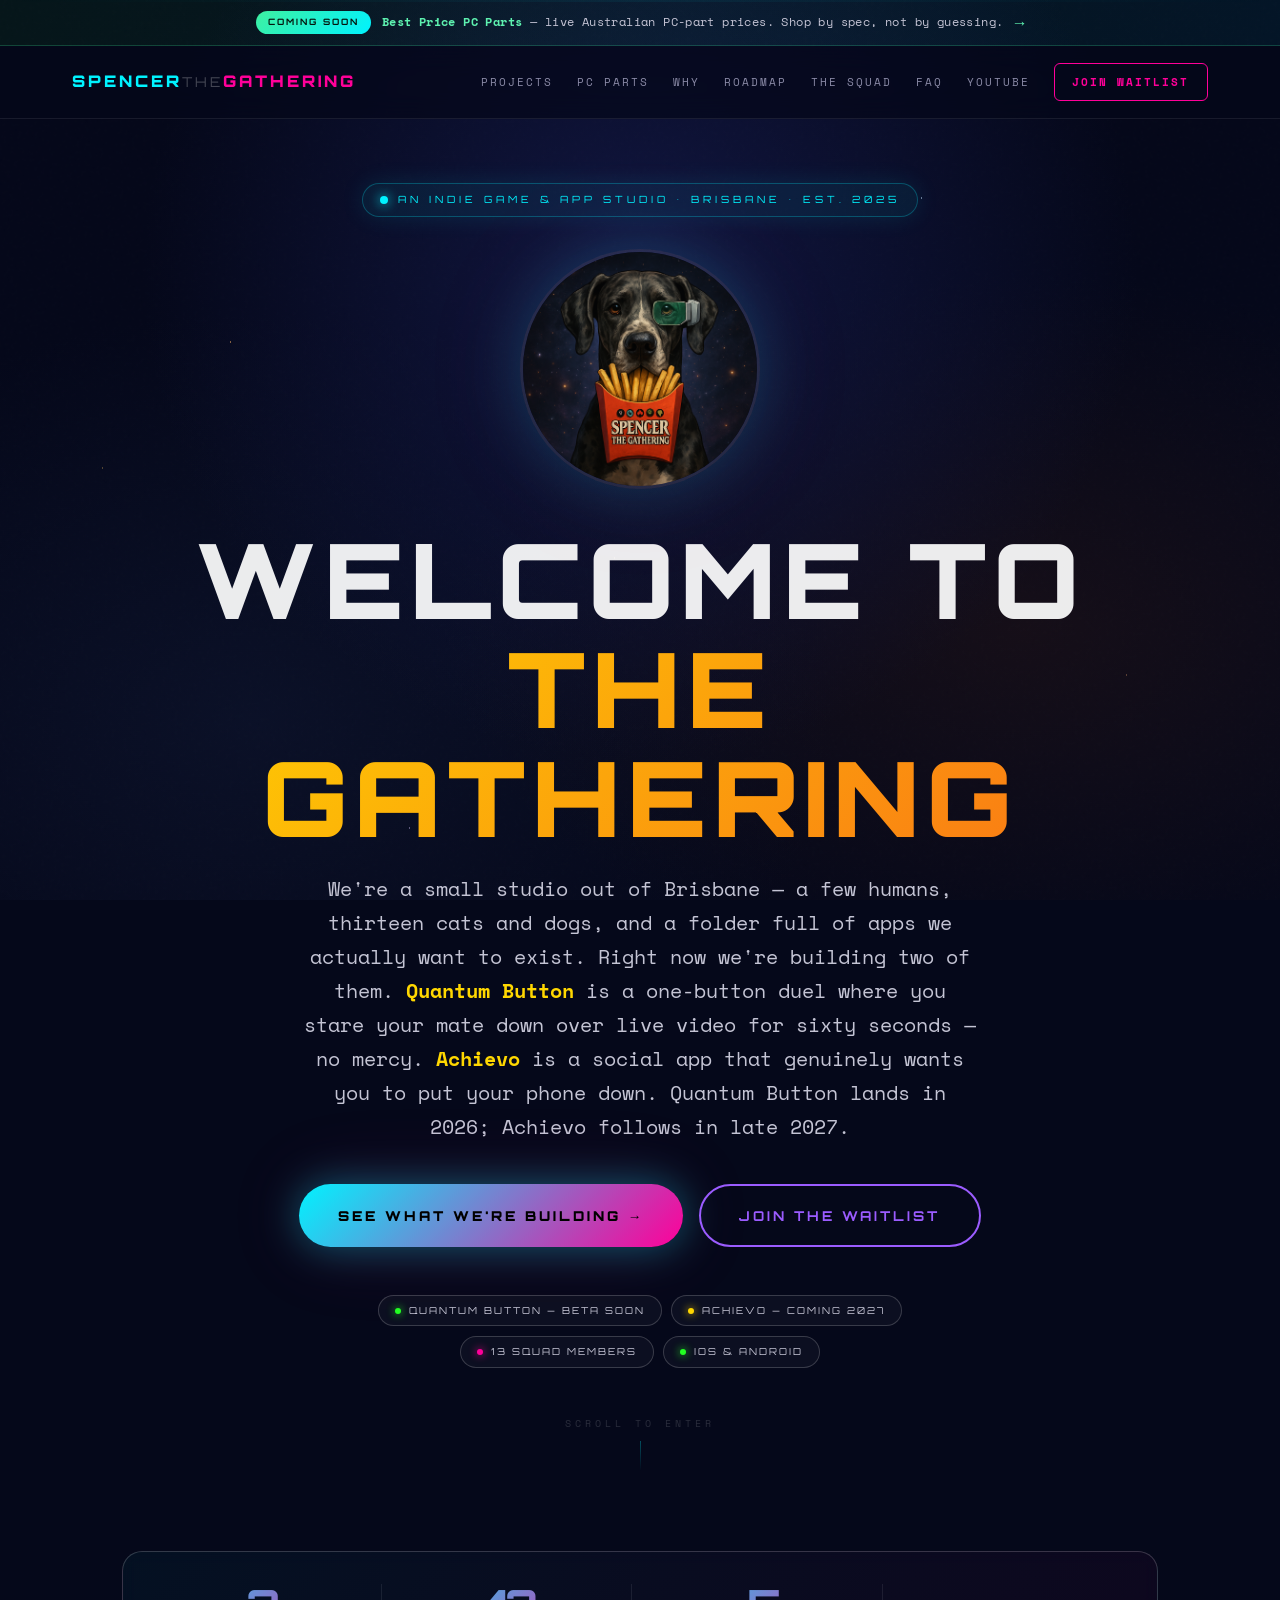
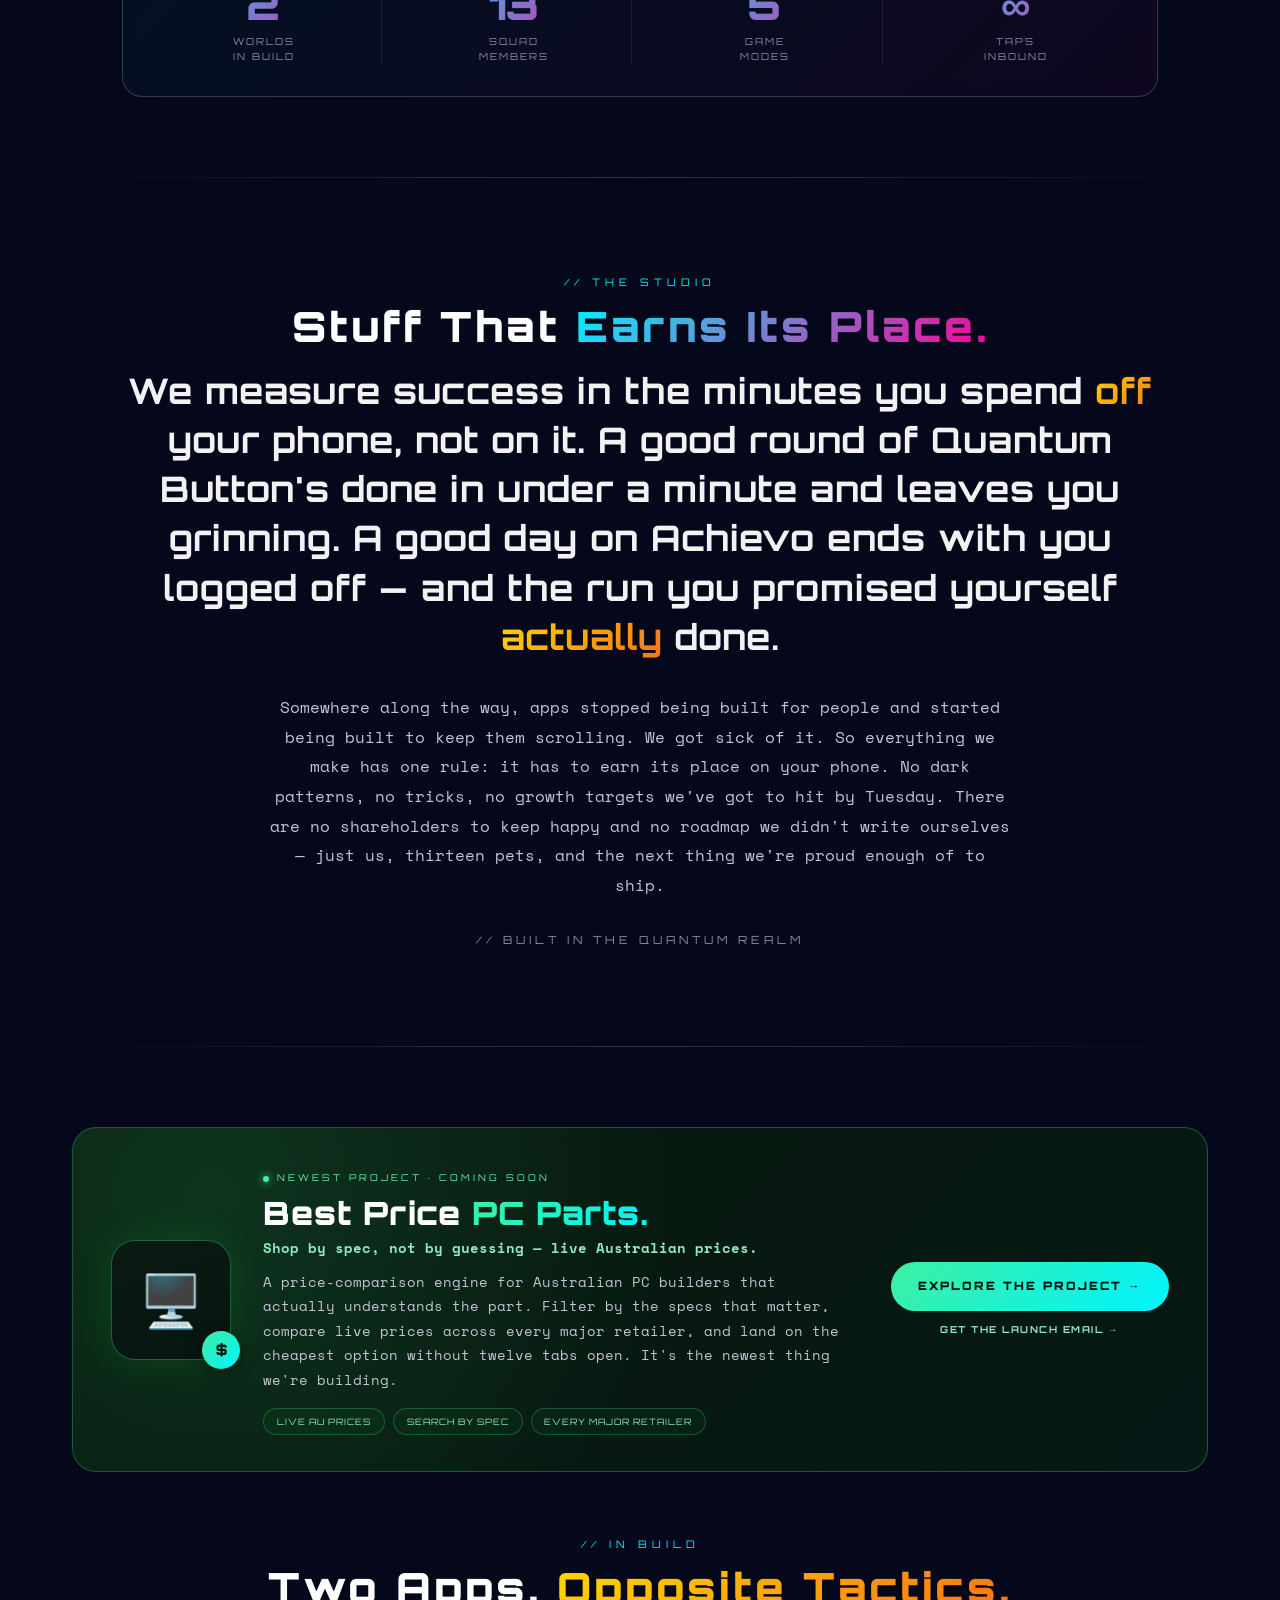
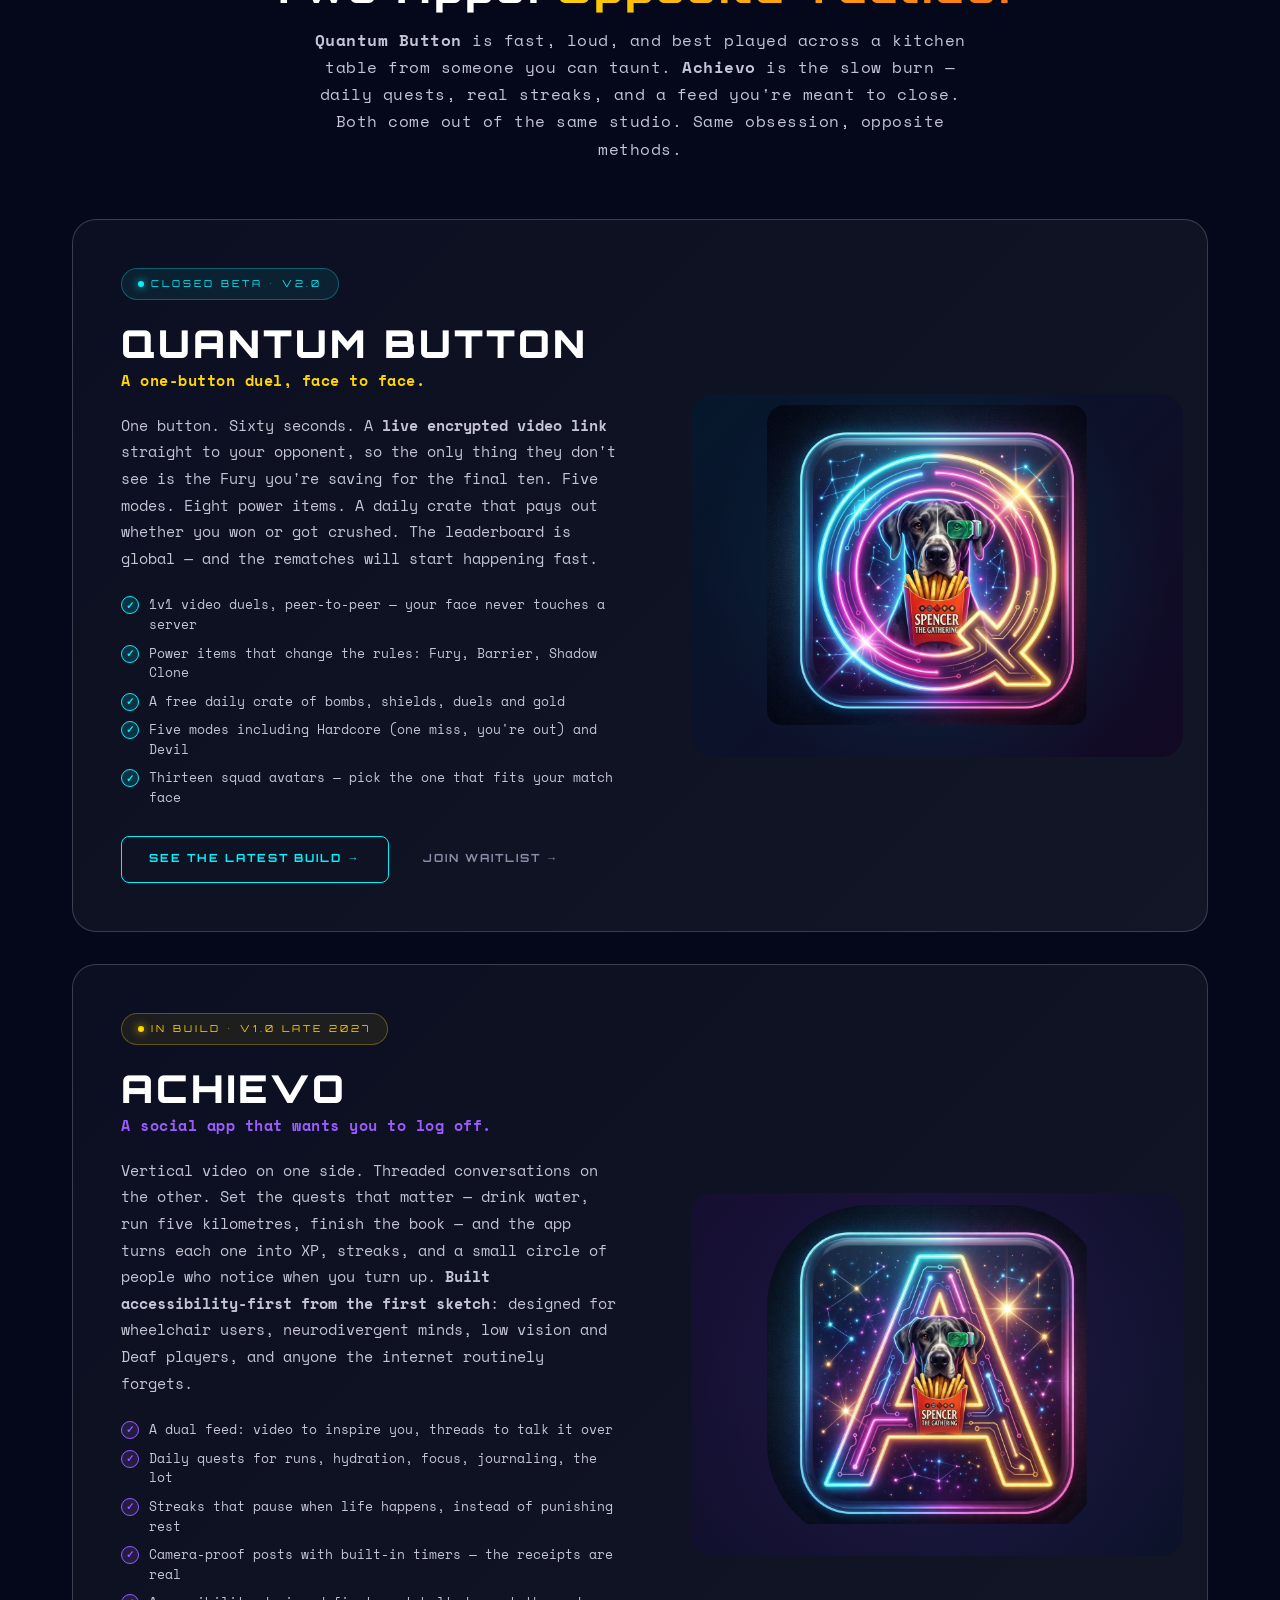
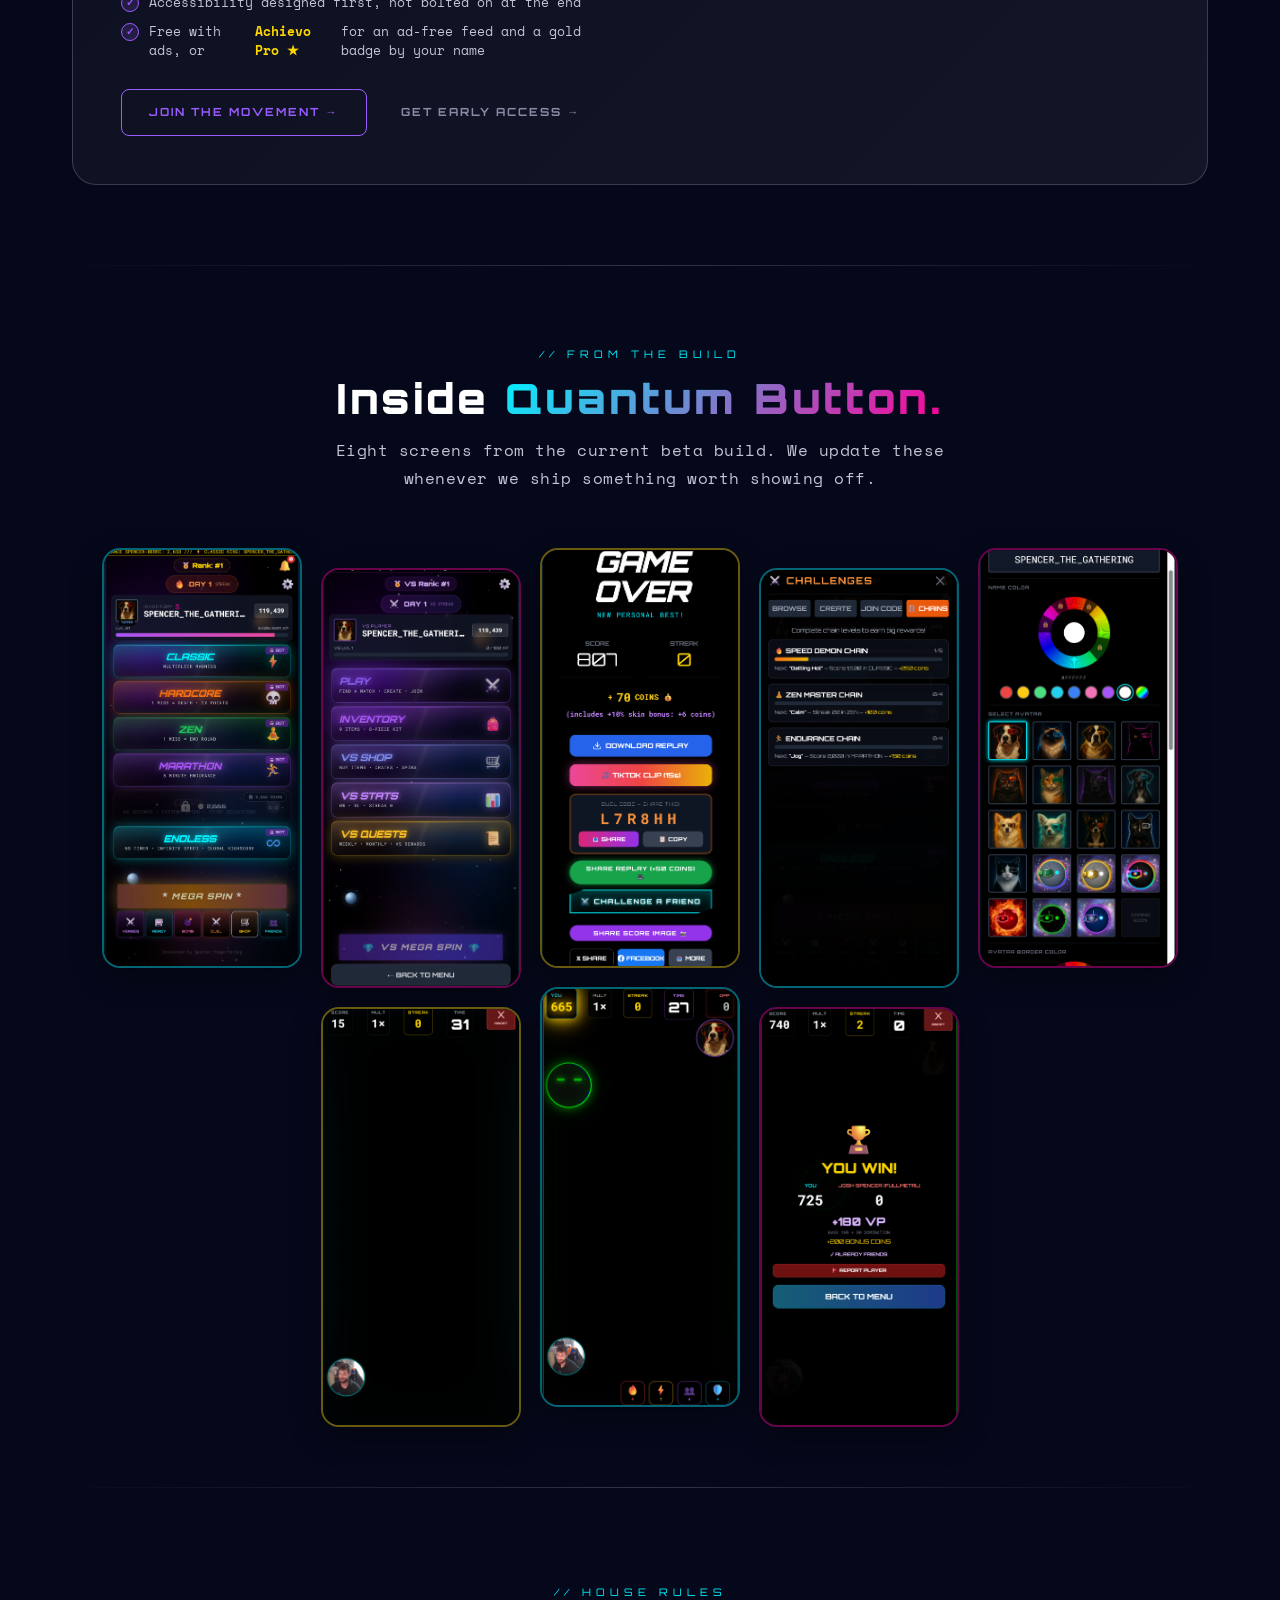
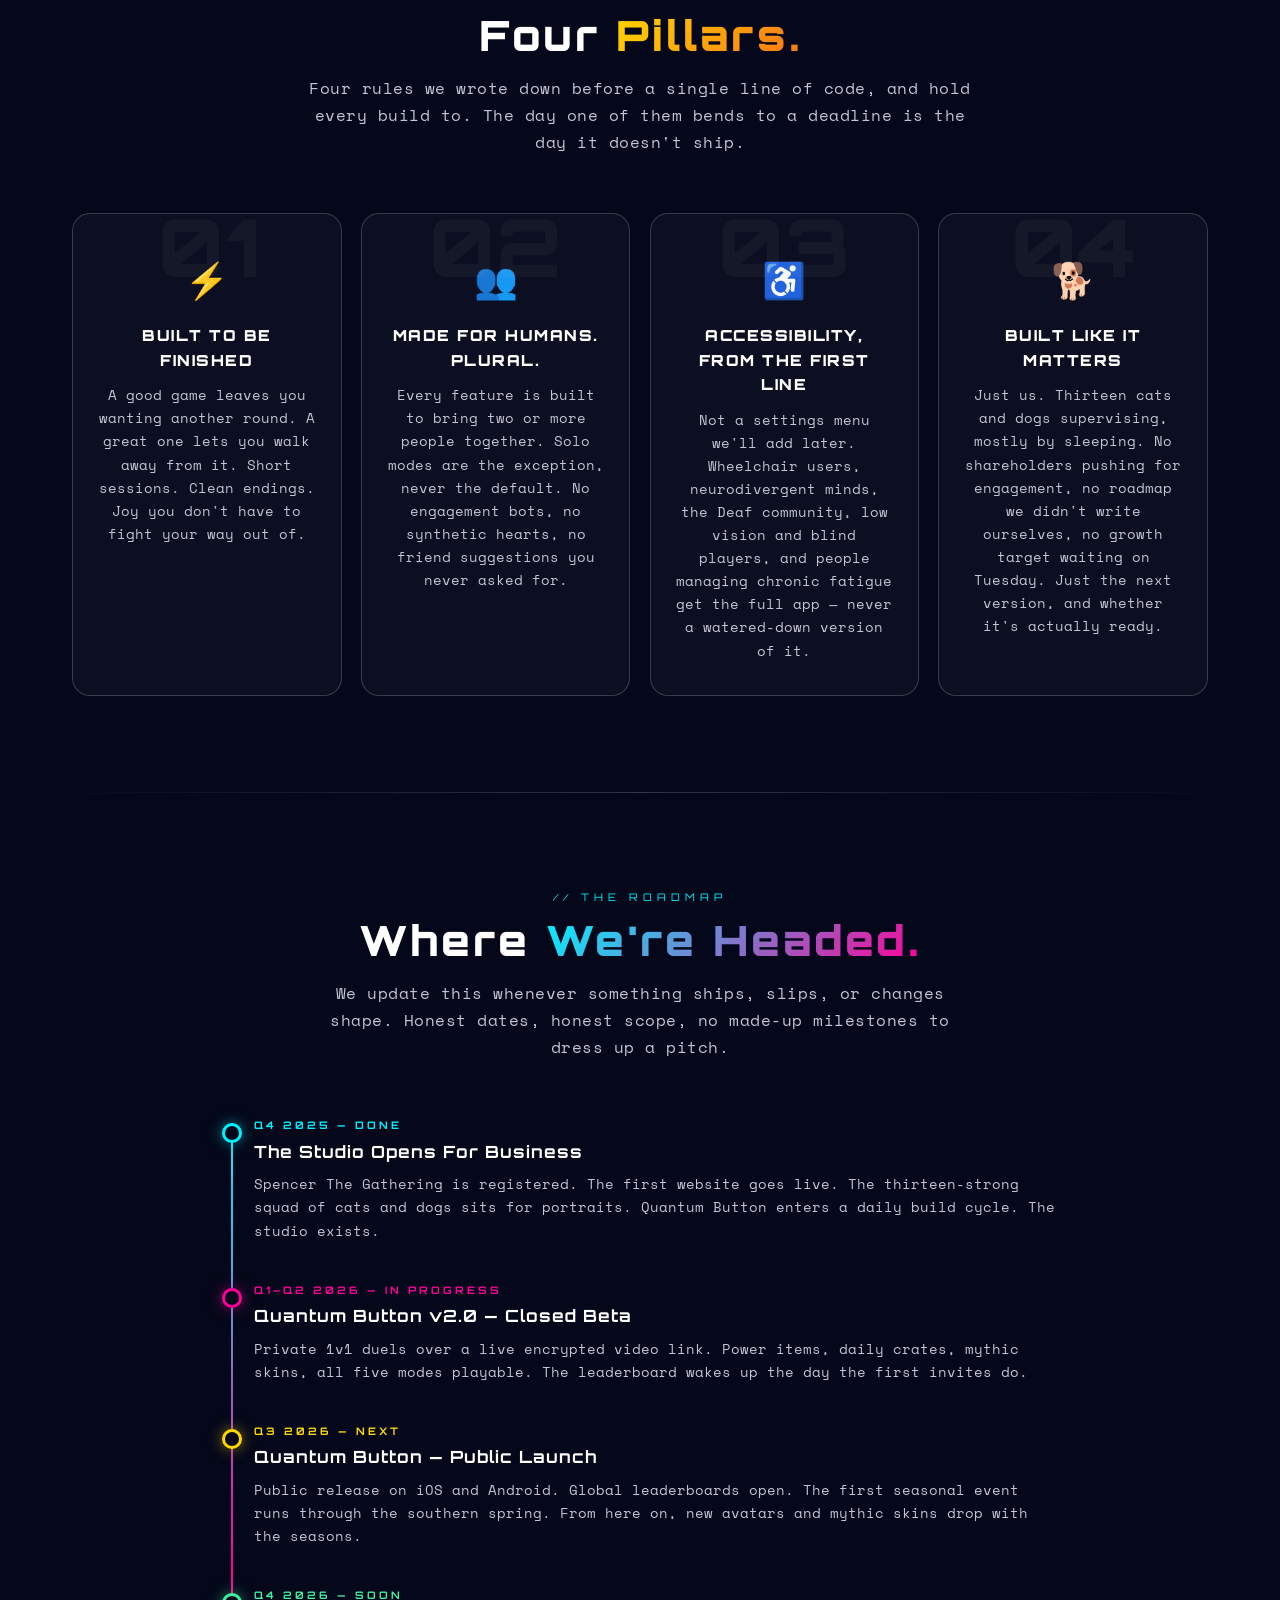
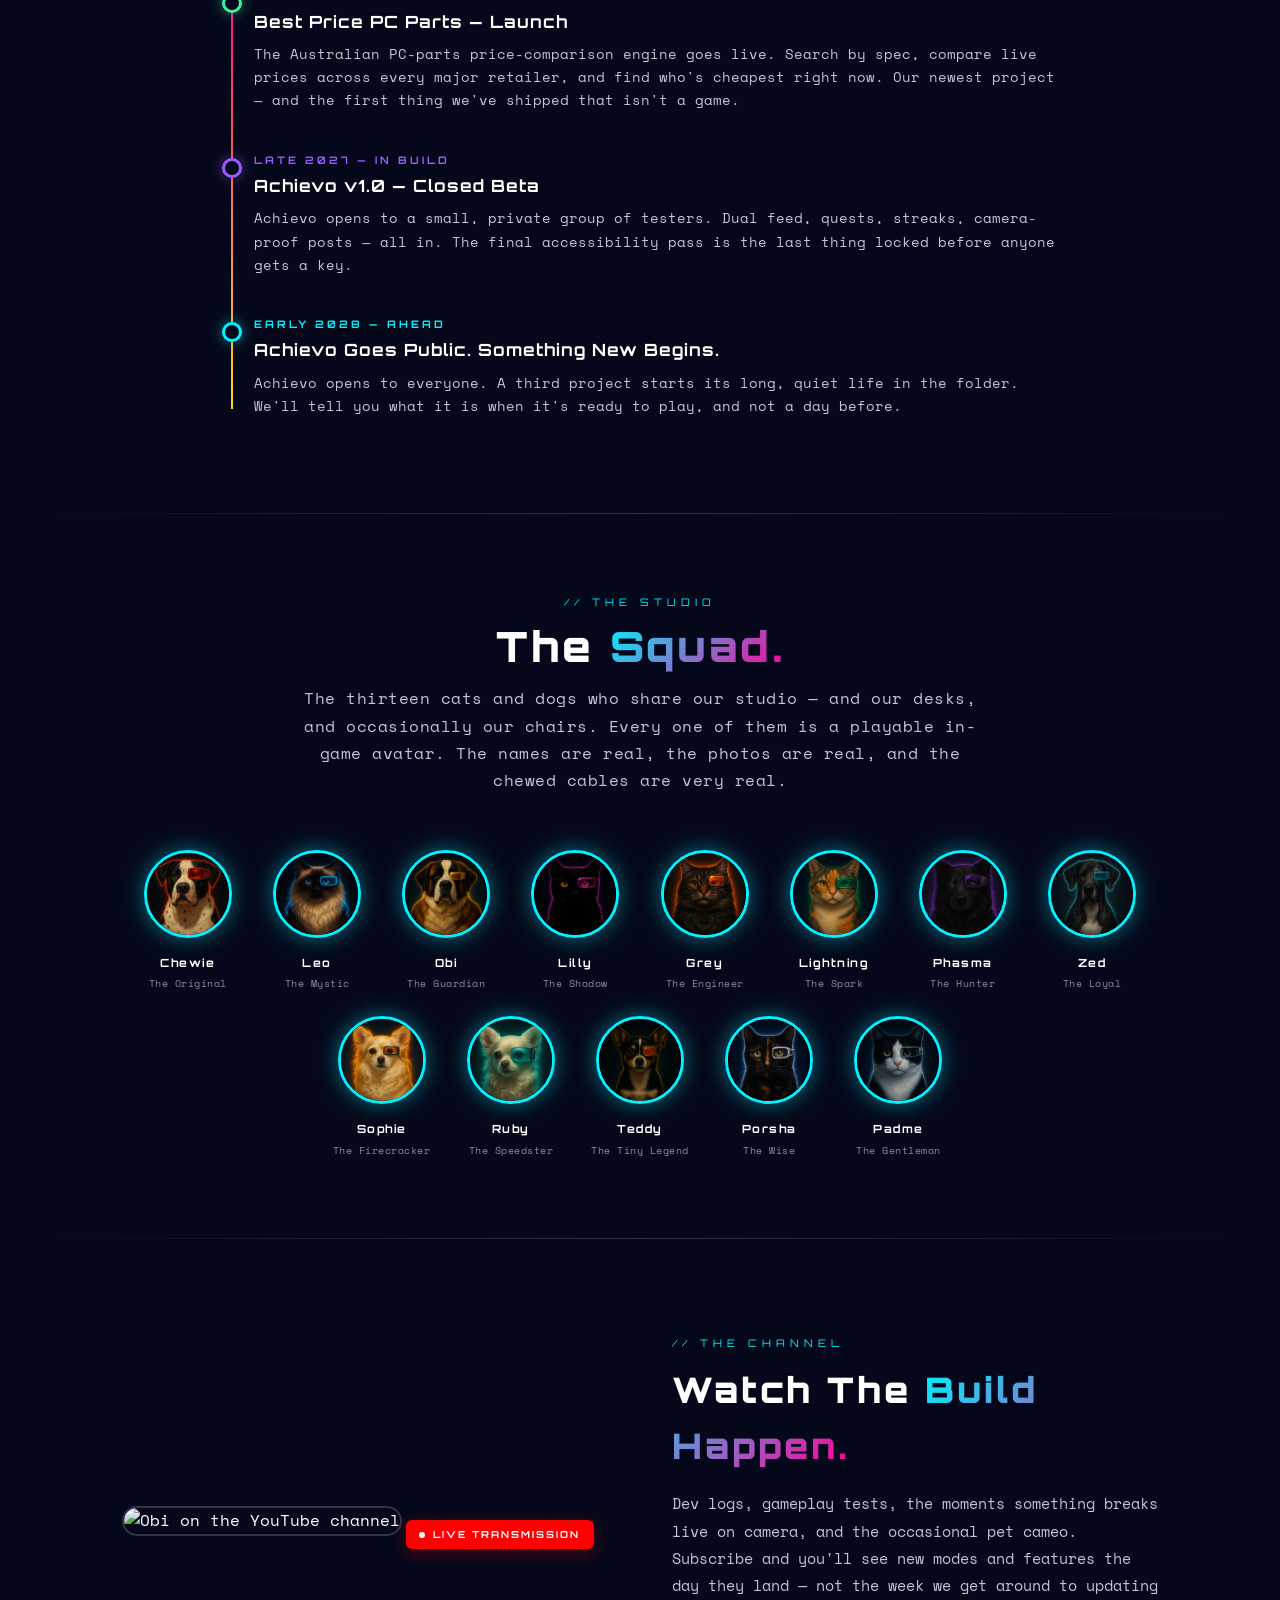
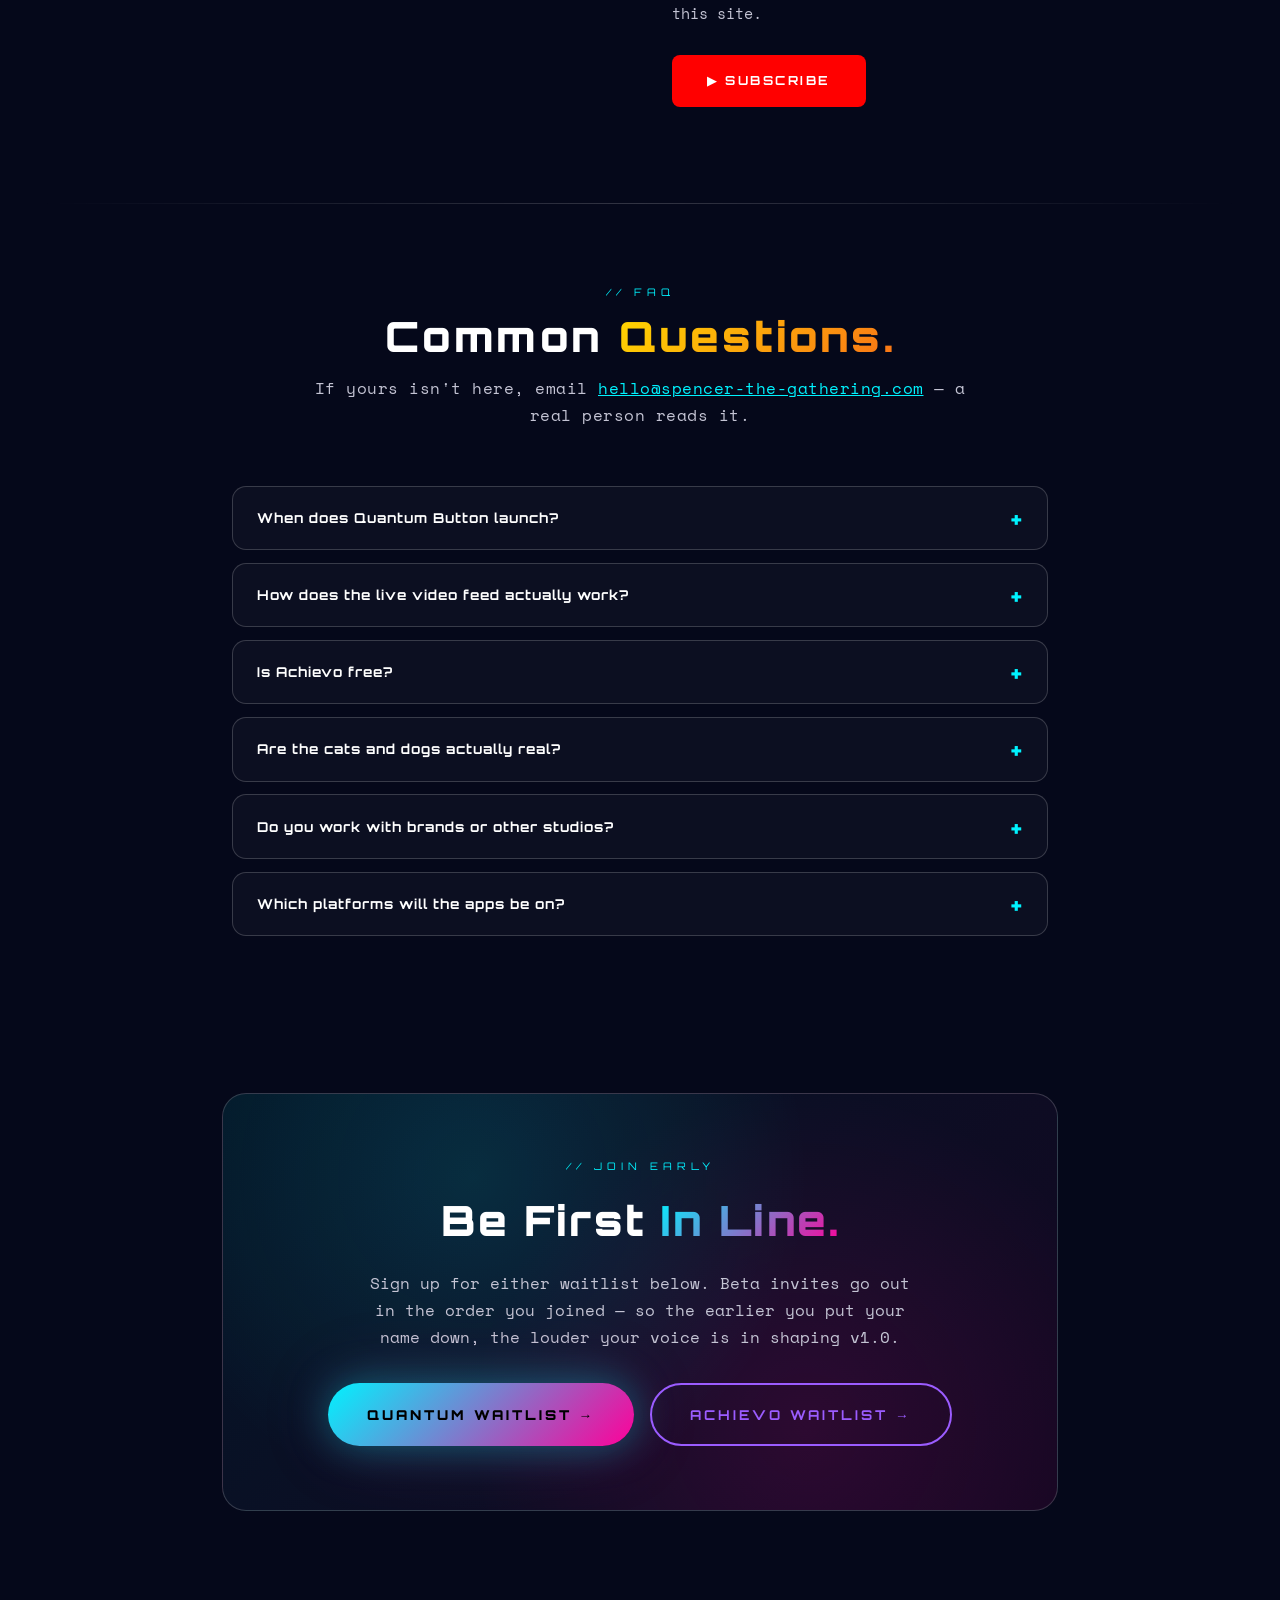
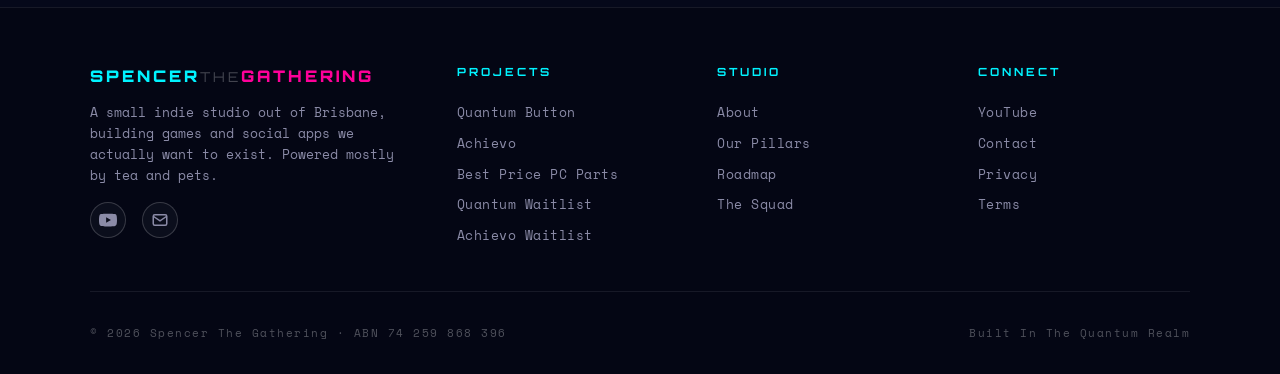
==== index.html @ 8d289621 "Add Best Price PC Parts to the roadmap — Q4 2026 target Slots BPPCP into the homepage roadmap betwee" ====
<!DOCTYPE html>
<html lang="en">
<head>
    <meta charset="UTF-8">
    <meta name="viewport" content="width=device-width, initial-scale=1.0">
    <meta name="google-adsense-account" content="ca-pub-4011788677979740">
    <title>Spencer The Gathering | An Indie Game & Social App Studio</title>
    <meta name="description" content="Spencer The Gathering is an independent studio building Quantum Button (live 1v1 PvP video tap battles) and Achievo (the social app that makes you take breaks). Built by humans, fuelled by a 13-strong squad of dogs.">
    <meta name="author" content="Spencer The Gathering">
    <meta name="theme-color" content="#05081a">
    <meta property="og:title" content="Spencer The Gathering — An Indie Game & Social App Studio">
    <meta property="og:description" content="Home of Quantum Button and Achievo. We build addictive, human, joyful software — one fry at a time.">
    <meta property="og:image" content="https://spencer-the-gathering.com/spencer-logo.png">
    <meta property="og:url" content="https://spencer-the-gathering.com">
    <meta property="og:type" content="website">
    <meta name="twitter:card" content="summary_large_image">
    <link rel="apple-touch-icon" sizes="180x180" href="apple-touch-icon.png">
    <link rel="icon" type="image/png" sizes="32x32" href="favicon-32x32.png">
    <link rel="icon" type="image/png" sizes="16x16" href="favicon-16x16.png">
    <link rel="shortcut icon" href="favicon.ico">
    <link rel="manifest" href="site.webmanifest">
    <link rel="preload" href="fonts/orbitron.woff2" as="font" type="font/woff2" crossorigin>
    <link rel="preload" href="fonts/spacemono-400.woff2" as="font" type="font/woff2" crossorigin>
    <link rel="stylesheet" href="fonts.css">
    <style>
        *,*::before,*::after{margin:0;padding:0;box-sizing:border-box}
        :root{
            --neon-blue:#00f3ff;--neon-pink:#ff0099;--neon-gold:#ffd700;
            --neon-green:#22ff22;--neon-orange:#f97316;--neon-purple:#9b5cff;
            --bg-dark:#05081a;--bg-darker:#03051a;
            --glass-bg:rgba(255,255,255,0.03);--glass-bg-hi:rgba(255,255,255,0.06);
            --glass-border:rgba(255,255,255,0.08);--glass-border-hi:rgba(255,255,255,0.18);
            --text-dim:#8b8ba7;--text-body:#c4c4d4;--text-bright:#fff
        }

        /* QUANTUM BUTTON ROBOT CURSOR */
        body,a,button{cursor:url("data:image/svg+xml,%3Csvg xmlns='http://www.w3.org/2000/svg' width='32' height='32' viewBox='0 0 32 32'%3E%3Ccircle cx='16' cy='16' r='14' fill='%232d3748' stroke='%2300f3ff' stroke-width='2'/%3E%3Ccircle cx='10' cy='14' r='3' fill='%2300f3ff'/%3E%3Ccircle cx='22' cy='14' r='3' fill='%2300f3ff'/%3E%3Crect x='9' y='20' width='14' height='2' rx='1' fill='%2300f3ff' opacity='0.6'/%3E%3C/svg%3E") 16 16,auto}
        a:hover,button:hover{cursor:url("data:image/svg+xml,%3Csvg xmlns='http://www.w3.org/2000/svg' width='32' height='32' viewBox='0 0 32 32'%3E%3Ccircle cx='16' cy='16' r='14' fill='%232d3748' stroke='%23ff0099' stroke-width='2'/%3E%3Ccircle cx='10' cy='14' r='3' fill='%23ff0099'/%3E%3Ccircle cx='22' cy='14' r='3' fill='%23ff0099'/%3E%3Crect x='9' y='20' width='14' height='2' rx='1' fill='%23ff0099' opacity='0.8'/%3E%3C/svg%3E") 16 16,pointer}

        html{scroll-behavior:smooth;scroll-padding-top:90px}
        body{background:var(--bg-dark);color:#fff;font-family:'Space Mono',monospace;overflow-x:hidden;line-height:1.6}
        body::before{content:'';position:fixed;inset:0;background:radial-gradient(ellipse at 50% 30%,#111640 0%,transparent 55%),radial-gradient(ellipse at 80% 70%,rgba(60,30,20,0.3) 0%,transparent 40%),radial-gradient(ellipse at 20% 80%,rgba(20,30,60,0.4) 0%,transparent 40%),var(--bg-dark);pointer-events:none;z-index:0}
        .stars,.stars-2{position:fixed;inset:0;pointer-events:none;z-index:0}
        .stars{background-image:radial-gradient(1px 1px at 10% 20%,rgba(255,255,255,.6) 50%,transparent 50%),radial-gradient(1px 1px at 25% 45%,rgba(255,255,255,.5) 50%,transparent 50%),radial-gradient(1px 1px at 40% 15%,rgba(255,255,255,.7) 50%,transparent 50%),radial-gradient(1px 1px at 55% 70%,rgba(255,255,255,.4) 50%,transparent 50%),radial-gradient(1px 1px at 70% 35%,rgba(255,255,255,.6) 50%,transparent 50%),radial-gradient(1px 1px at 85% 80%,rgba(255,255,255,.5) 50%,transparent 50%),radial-gradient(1px 1px at 15% 65%,rgba(255,255,255,.3) 50%,transparent 50%),radial-gradient(1px 1px at 50% 50%,rgba(255,255,255,.5) 50%,transparent 50%),radial-gradient(1px 1px at 90% 10%,rgba(255,255,255,.6) 50%,transparent 50%),radial-gradient(1px 1px at 5% 90%,rgba(255,255,255,.4) 50%,transparent 50%),radial-gradient(1px 1px at 35% 85%,rgba(255,255,255,.5) 50%,transparent 50%),radial-gradient(1px 1px at 65% 5%,rgba(255,255,255,.6) 50%,transparent 50%);animation:twinkle 4s ease-in-out infinite alternate}
        .stars-2{background-image:radial-gradient(1.5px 1.5px at 18% 38%,rgba(255,180,100,.5) 50%,transparent 50%),radial-gradient(1.5px 1.5px at 48% 62%,rgba(255,200,150,.4) 50%,transparent 50%),radial-gradient(1.5px 1.5px at 72% 22%,rgba(200,220,255,.5) 50%,transparent 50%),radial-gradient(1.5px 1.5px at 88% 75%,rgba(255,180,120,.3) 50%,transparent 50%),radial-gradient(1.5px 1.5px at 32% 92%,rgba(220,200,255,.4) 50%,transparent 50%),radial-gradient(2px 2px at 8% 52%,rgba(255,200,100,.3) 50%,transparent 50%);animation:twinkle 6s ease-in-out 1s infinite alternate}
        @keyframes twinkle{0%{opacity:.6}100%{opacity:1}}
        .noise-overlay{position:fixed;inset:0;opacity:.012;background-image:url("data:image/svg+xml,%3Csvg viewBox='0 0 256 256' xmlns='http://www.w3.org/2000/svg'%3E%3Cfilter id='n'%3E%3CfeTurbulence type='fractalNoise' baseFrequency='0.9' numOctaves='4' stitchTiles='stitch'/%3E%3C/filter%3E%3Crect width='100%25' height='100%25' filter='url(%23n)'/%3E%3C/svg%3E");pointer-events:none;z-index:1}
        .content{position:relative;z-index:2}
        .scanline{position:fixed;top:0;left:0;width:100%;height:2px;background:linear-gradient(to right,transparent,var(--neon-blue),transparent);opacity:.06;animation:scanline-move 10s linear infinite;pointer-events:none;z-index:999}
        @keyframes scanline-move{0%{top:-2px}100%{top:100vh}}

        /* gradient text helper */
        .gtext{background:linear-gradient(135deg,var(--neon-blue),var(--neon-pink));-webkit-background-clip:text;background-clip:text;-webkit-text-fill-color:transparent;color:transparent}
        .gtext-gold{background:linear-gradient(135deg,var(--neon-gold),var(--neon-orange));-webkit-background-clip:text;background-clip:text;-webkit-text-fill-color:transparent;color:transparent}
        .gtext-purple{background:linear-gradient(135deg,var(--neon-purple),#4ad0ff);-webkit-background-clip:text;background-clip:text;-webkit-text-fill-color:transparent;color:transparent}

        /* ============= NAV ============= */
        .nav-wrap{position:sticky;top:0;z-index:100;backdrop-filter:blur(14px);-webkit-backdrop-filter:blur(14px);background:rgba(5,8,26,.7);border-bottom:1px solid var(--glass-border)}
        nav{width:100%;max-width:1200px;margin:0 auto;padding:1.1rem 2rem;display:flex;justify-content:space-between;align-items:center;gap:1rem}
        .logo{font-family:'Orbitron',sans-serif;font-weight:900;font-size:1rem;letter-spacing:3px;text-decoration:none;text-transform:uppercase;flex-shrink:0}
        .logo-spencer{color:var(--neon-blue)}.logo-the{color:rgba(255,255,255,.25);font-weight:400;font-size:.85rem}.logo-gathering{color:var(--neon-pink)}
        .nav-links{display:flex;gap:1.5rem;align-items:center}
        .nav-links a{color:var(--text-dim);text-decoration:none;font-size:.7rem;letter-spacing:2px;text-transform:uppercase;transition:all .3s;position:relative}
        .nav-links a::after{content:'';position:absolute;bottom:-4px;left:0;width:0;height:1px;background:var(--neon-blue);box-shadow:0 0 8px var(--neon-blue);transition:width .3s}
        .nav-links a:hover{color:var(--neon-blue)}.nav-links a:hover::after{width:100%}
        .nav-cta{padding:.55rem 1.1rem;border:1px solid var(--neon-pink);color:var(--neon-pink)!important;border-radius:6px;font-weight:700}
        .nav-cta:hover{background:var(--neon-pink);color:#000!important;box-shadow:0 0 18px rgba(255,0,153,.4)}
        .nav-cta::after{display:none}
        .menu-btn{display:none;background:transparent;border:1px solid var(--glass-border-hi);color:var(--text-bright);padding:.55rem .8rem;border-radius:6px;font-family:'Orbitron',sans-serif;font-size:.65rem;letter-spacing:2px}

        /* ============= HERO ============= */
        .hero{min-height:92vh;display:flex;flex-direction:column;align-items:center;justify-content:center;text-align:center;padding:4rem 2rem 3rem;position:relative;max-width:1100px;margin:0 auto}
        .hero-eyebrow{display:inline-flex;align-items:center;gap:.6rem;font-family:'Orbitron',sans-serif;font-size:.62rem;letter-spacing:4px;text-transform:uppercase;color:var(--neon-blue);background:rgba(0,243,255,.06);border:1px solid rgba(0,243,255,.25);padding:.5rem 1.1rem;border-radius:100px;margin-bottom:2rem;box-shadow:0 0 24px rgba(0,243,255,.1)}
        .hero-eyebrow .pulse{width:8px;height:8px;border-radius:50%;background:var(--neon-blue);box-shadow:0 0 12px var(--neon-blue);animation:hero-pulse 1.6s ease-in-out infinite}
        @keyframes hero-pulse{0%,100%{opacity:1;transform:scale(1)}50%{opacity:.4;transform:scale(.7)}}

        .hero-logo-wrap{position:relative;margin-bottom:2.2rem;animation:float 5s ease-in-out infinite;display:inline-block}
        .hero-logo{width:240px;height:240px;border-radius:50%;object-fit:cover;border:3px solid rgba(255,255,255,.1);box-shadow:0 0 60px rgba(0,243,255,.18),0 0 120px rgba(255,0,153,.08);transition:box-shadow .5s;display:block}
        .hero-logo-wrap:hover .hero-logo{box-shadow:0 0 70px rgba(255,0,153,.3),0 0 140px rgba(0,243,255,.12)}
        .eye-blink-l,.eye-blink-r{position:absolute;background:#1a1020;border-radius:50%;pointer-events:none;opacity:0;z-index:5;animation:dog-blink 4.5s ease-in-out infinite}
        .eye-blink-l{width:20px;height:12px;top:24%;left:31%}
        .eye-blink-r{width:18px;height:11px;top:23%;left:54%;animation-delay:.05s}
        @keyframes dog-blink{0%,90%,100%{opacity:0;transform:scaleY(0)}93%,97%{opacity:1;transform:scaleY(1)}}
        @keyframes float{0%,100%{transform:translateY(0)}50%{transform:translateY(-12px)}}

        .hero h1{font-family:'Orbitron',sans-serif;font-weight:900;font-size:clamp(2.8rem,9vw,6.5rem);line-height:1.05;margin-bottom:1.25rem;letter-spacing:6px}
        .hero h1 .line1{display:block;color:rgba(255,255,255,.92)}
        .hero h1 .line2{display:block}
        .hero-sub{color:var(--text-body);font-size:clamp(1rem,2vw,1.25rem);max-width:680px;margin:0 auto 2.5rem;line-height:1.7}
        .hero-sub strong{color:var(--neon-gold);font-weight:700}

        .hero-ctas{display:flex;flex-wrap:wrap;gap:1rem;justify-content:center;margin-bottom:3rem}
        .btn-primary{display:inline-flex;align-items:center;gap:.7rem;padding:1.15rem 2.4rem;background:linear-gradient(135deg,var(--neon-blue),var(--neon-pink));color:#000;font-family:'Orbitron',sans-serif;font-weight:900;font-size:.85rem;letter-spacing:3px;text-transform:uppercase;text-decoration:none;border-radius:100px;box-shadow:0 0 40px rgba(0,243,255,.35),0 0 80px rgba(255,0,153,.15);transition:all .3s cubic-bezier(.4,0,.2,1);border:none}
        .btn-primary:hover{transform:translateY(-2px) scale(1.03);box-shadow:0 0 60px rgba(0,243,255,.5),0 0 120px rgba(255,0,153,.25)}
        .btn-secondary{display:inline-flex;align-items:center;gap:.7rem;padding:1.15rem 2.4rem;background:transparent;color:var(--neon-purple);font-family:'Orbitron',sans-serif;font-weight:700;font-size:.85rem;letter-spacing:3px;text-transform:uppercase;text-decoration:none;border:2px solid var(--neon-purple);border-radius:100px;transition:all .3s}
        .btn-secondary:hover{background:var(--neon-purple);color:#000;box-shadow:0 0 30px rgba(155,92,255,.4)}

        .hero-badges{display:flex;flex-wrap:wrap;gap:.6rem;justify-content:center;max-width:680px}
        .hero-badge{font-family:'Orbitron',sans-serif;font-size:.6rem;letter-spacing:2px;text-transform:uppercase;padding:.45rem 1rem;border-radius:100px;background:var(--glass-bg);border:1px solid var(--glass-border-hi);color:var(--text-body)}
        .hero-badge .dot{display:inline-block;width:6px;height:6px;border-radius:50%;background:var(--neon-green);margin-right:.5rem;vertical-align:middle;box-shadow:0 0 8px var(--neon-green)}
        .hero-badge .dot.gold{background:var(--neon-gold);box-shadow:0 0 8px var(--neon-gold)}
        .hero-badge .dot.pink{background:var(--neon-pink);box-shadow:0 0 8px var(--neon-pink)}

        .scroll-hint{display:block;margin:3rem auto 0;color:rgba(255,255,255,.15);font-size:.62rem;letter-spacing:4px;text-transform:uppercase;animation:scroll-bob 2s ease-in-out infinite}
        .scroll-hint::after{content:'';display:block;width:1px;height:30px;background:linear-gradient(to bottom,rgba(0,243,255,.3),transparent);margin:.6rem auto 0}
        @keyframes scroll-bob{0%,100%{transform:translateY(0);opacity:.3}50%{transform:translateY(8px);opacity:.85}}

        /* ============= STATS STRIP ============= */
        .stats-strip{max-width:1100px;margin:2rem auto 0;padding:0 2rem}
        .stats-row{display:grid;grid-template-columns:repeat(4,1fr);gap:1rem;background:linear-gradient(135deg,rgba(0,243,255,.04),rgba(255,0,153,.04));border:1px solid var(--glass-border-hi);border-radius:20px;padding:2rem 1.5rem;backdrop-filter:blur(8px)}
        .stat{text-align:center;border-right:1px solid var(--glass-border)}
        .stat:last-child{border-right:none}
        .stat-num{font-family:'Orbitron',sans-serif;font-weight:900;font-size:clamp(1.8rem,4vw,2.6rem);background:linear-gradient(135deg,var(--neon-blue),var(--neon-pink));-webkit-background-clip:text;background-clip:text;-webkit-text-fill-color:transparent;color:transparent;line-height:1}
        .stat-label{font-family:'Orbitron',sans-serif;font-size:.6rem;letter-spacing:2px;text-transform:uppercase;color:var(--text-dim);margin-top:.5rem}

        /* ============= SECTION GENERIC ============= */
        section{position:relative}
        .container{max-width:1200px;margin:0 auto;padding:6rem 2rem}
        .section-eyebrow{font-family:'Orbitron',sans-serif;font-size:.65rem;letter-spacing:5px;text-transform:uppercase;color:var(--neon-blue);text-align:center;margin-bottom:.8rem}
        .section-title{font-family:'Orbitron',sans-serif;font-weight:900;font-size:clamp(1.8rem,4vw,2.6rem);text-align:center;margin-bottom:1rem;letter-spacing:3px;line-height:1.1}
        .section-subtitle{text-align:center;color:var(--text-body);font-size:1rem;margin:0 auto 3.5rem;letter-spacing:.5px;max-width:680px;line-height:1.7}

        /* ============= MANIFESTO ============= */
        .manifesto{padding:6rem 2rem;max-width:1100px;margin:0 auto;text-align:center}
        .manifesto-quote{font-family:'Orbitron',sans-serif;font-weight:700;font-size:clamp(1.4rem,3.2vw,2.2rem);line-height:1.4;letter-spacing:1px;margin-bottom:2rem;color:rgba(255,255,255,.95)}
        .manifesto-quote em{font-style:normal;background:linear-gradient(135deg,var(--neon-gold),var(--neon-orange));-webkit-background-clip:text;background-clip:text;-webkit-text-fill-color:transparent;color:transparent}
        .manifesto-body{color:var(--text-body);max-width:740px;margin:0 auto;font-size:1rem;line-height:1.85}
        .manifesto-sig{font-family:'Orbitron',sans-serif;font-size:.7rem;letter-spacing:4px;color:var(--text-dim);margin-top:2rem;text-transform:uppercase}

        /* ============= PROJECTS ============= */
        .projects-wrap{padding:5rem 2rem;max-width:1200px;margin:0 auto}
        .project-stack{display:grid;gap:2rem}
        .project-card{background:linear-gradient(135deg,var(--glass-bg),var(--glass-bg-hi));border:1px solid var(--glass-border-hi);border-radius:24px;overflow:hidden;display:grid;grid-template-columns:1.1fr 1fr;gap:0;align-items:center;transition:all .4s;position:relative}
        .project-card:hover{transform:translateY(-4px);box-shadow:0 20px 60px rgba(0,0,0,.3),0 0 60px rgba(0,243,255,.08);border-color:rgba(0,243,255,.3)}
        .project-card.card-achievo:hover{border-color:rgba(155,92,255,.35);box-shadow:0 20px 60px rgba(0,0,0,.3),0 0 60px rgba(155,92,255,.1)}
        .project-info{padding:3rem;display:flex;flex-direction:column;justify-content:center}
        .project-visual{position:relative;display:flex;align-items:center;justify-content:center;background:linear-gradient(135deg,rgba(0,243,255,.06),rgba(255,0,153,.05)),#060a1f;padding:.7rem;overflow:hidden;border-radius:22px;margin:1.5rem;justify-self:center;width:calc(100% - 3rem)}
        .project-card.card-achievo .project-visual{background:linear-gradient(135deg,rgba(155,92,255,.08),rgba(74,208,255,.05)),#0a0820}
        .project-visual::before{content:'';position:absolute;width:140%;height:140%;background:radial-gradient(circle at center,rgba(0,243,255,.12),transparent 55%);animation:visual-rotate 18s linear infinite;pointer-events:none}
        .project-card.card-achievo .project-visual::before{background:radial-gradient(circle at center,rgba(155,92,255,.12),transparent 65%)}
        @keyframes visual-rotate{0%{transform:rotate(0)}100%{transform:rotate(360deg)}}
        .project-visual img{position:relative;z-index:2;width:100%;max-width:340px;aspect-ratio:1;object-fit:cover;border-radius:18px;display:block;clip-path:inset(0 6% 6% 0 round 14px);-webkit-clip-path:inset(0 6% 6% 0 round 14px)}

        .project-status{display:inline-flex;align-items:center;gap:.45rem;font-family:'Orbitron',sans-serif;font-size:.6rem;letter-spacing:3px;text-transform:uppercase;padding:.45rem 1rem;border-radius:100px;margin-bottom:1.5rem;align-self:flex-start}
        .status-beta{color:var(--neon-blue);border:1px solid rgba(0,243,255,.3);background:rgba(0,243,255,.07)}
        .status-soon{color:var(--neon-gold);border:1px solid rgba(255,215,0,.3);background:rgba(255,215,0,.07)}
        .project-status .dot{width:6px;height:6px;border-radius:50%;background:currentColor;box-shadow:0 0 8px currentColor;animation:hero-pulse 2s ease-in-out infinite}

        .project-card h3{font-family:'Orbitron',sans-serif;font-weight:900;font-size:clamp(1.8rem,3.5vw,2.4rem);margin-bottom:.4rem;letter-spacing:3px;line-height:1}
        .project-tagline{color:var(--neon-gold);font-size:.95rem;font-weight:700;margin-bottom:1.2rem;letter-spacing:.5px}
        .project-card.card-achievo .project-tagline{color:var(--neon-purple)}
        .project-desc{color:var(--text-body);font-size:.95rem;line-height:1.75;margin-bottom:1.5rem}

        .feature-list{display:grid;gap:.55rem;margin-bottom:1.75rem}
        .feature-row{display:flex;align-items:flex-start;gap:.6rem;font-size:.82rem;color:var(--text-body);line-height:1.5}
        .feature-row .check{flex-shrink:0;width:18px;height:18px;border-radius:50%;background:rgba(0,243,255,.15);border:1px solid var(--neon-blue);display:flex;align-items:center;justify-content:center;color:var(--neon-blue);font-size:.65rem;font-weight:700;margin-top:1px}
        .card-achievo .feature-row .check{background:rgba(155,92,255,.15);border-color:var(--neon-purple);color:var(--neon-purple)}

        .project-actions{display:flex;flex-wrap:wrap;gap:.75rem}
        .btn-view{display:inline-flex;align-items:center;gap:.5rem;padding:.85rem 1.7rem;border:1.5px solid var(--neon-blue);color:var(--neon-blue);background:transparent;font-family:'Orbitron',sans-serif;font-size:.7rem;font-weight:700;letter-spacing:2px;text-transform:uppercase;text-decoration:none;border-radius:8px;transition:all .25s}
        .btn-view:hover{background:var(--neon-blue);color:#000;box-shadow:0 0 24px rgba(0,243,255,.3)}
        .btn-view.btn-purple{border-color:var(--neon-purple);color:var(--neon-purple)}
        .btn-view.btn-purple:hover{background:var(--neon-purple);color:#000;box-shadow:0 0 24px rgba(155,92,255,.35)}
        .btn-ghost{display:inline-flex;align-items:center;gap:.5rem;padding:.85rem 1.4rem;color:var(--text-dim);font-family:'Orbitron',sans-serif;font-size:.7rem;font-weight:700;letter-spacing:2px;text-transform:uppercase;text-decoration:none;transition:color .25s}
        .btn-ghost:hover{color:var(--text-bright)}

        /* ===== TOP ANNOUNCEMENT BAR (Best Price PC Parts) ===== */
        .announce-bar{display:flex;align-items:center;justify-content:center;gap:.7rem;flex-wrap:wrap;text-decoration:none;padding:.6rem 1.2rem;background:linear-gradient(90deg,rgba(34,255,34,.06),rgba(0,243,255,.06));border-bottom:1px solid rgba(62,240,160,.22);font-family:'Space Mono',monospace;transition:background .3s;position:relative;z-index:101}
        .announce-bar:hover{background:linear-gradient(90deg,rgba(34,255,34,.12),rgba(0,243,255,.12))}
        .announce-pill{font-family:'Orbitron',sans-serif;font-size:.55rem;font-weight:700;letter-spacing:2px;text-transform:uppercase;color:#04140c;background:linear-gradient(135deg,#3ef0a0,#00f3ff);padding:.28rem .75rem;border-radius:100px;flex-shrink:0}
        .announce-text{font-size:.72rem;letter-spacing:.4px;color:var(--text-body)}
        .announce-text strong{color:#5ef2b0;font-weight:700}
        .announce-short{display:none}
        .announce-arrow{color:#5ef2b0;font-weight:700;transition:transform .3s}
        .announce-bar:hover .announce-arrow{transform:translateX(4px)}

        /* ===== BEST PRICE PC PARTS — COMING SOON SPOTLIGHT ===== */
        .bppcp-spotlight{display:grid;grid-template-columns:auto 1fr auto;gap:2rem;align-items:center;background:linear-gradient(135deg,rgba(34,255,34,.05),rgba(0,243,255,.04)),#060f0b;border:1px solid rgba(62,240,160,.3);border-radius:24px;padding:2.2rem 2.4rem;margin-bottom:4rem;position:relative;overflow:hidden;transition:all .4s}
        .bppcp-spotlight::before{content:'';position:absolute;inset:0;background:radial-gradient(circle at 12% 20%,rgba(62,240,160,.12),transparent 45%);pointer-events:none}
        .bppcp-spotlight:hover{border-color:rgba(62,240,160,.55);box-shadow:0 20px 60px rgba(0,0,0,.3),0 0 60px rgba(34,255,34,.08)}
        .bppcp-tile{width:120px;height:120px;border-radius:24px;background:linear-gradient(160deg,#0a1a12,#071410);border:1px solid rgba(62,240,160,.35);display:flex;align-items:center;justify-content:center;position:relative;flex-shrink:0;box-shadow:0 0 40px rgba(34,255,34,.12)}
        .bppcp-tile .mon{font-size:3.2rem;line-height:1}
        .bppcp-tile .tag{position:absolute;bottom:-10px;right:-10px;font-family:'Orbitron',sans-serif;font-weight:900;font-size:.9rem;color:#04140c;background:linear-gradient(135deg,#3ef0a0,#00f3ff);width:38px;height:38px;border-radius:50%;display:flex;align-items:center;justify-content:center;box-shadow:0 4px 14px rgba(0,0,0,.4)}
        .bppcp-body{position:relative}
        .bppcp-eyebrow{display:inline-flex;align-items:center;gap:.45rem;font-family:'Orbitron',sans-serif;font-size:.58rem;letter-spacing:3px;text-transform:uppercase;color:#5ef2b0;margin-bottom:.7rem}
        .bppcp-eyebrow .dot{width:6px;height:6px;border-radius:50%;background:#3ef0a0;box-shadow:0 0 8px #3ef0a0;animation:hero-pulse 1.8s ease-in-out infinite}
        .bppcp-body h3{font-family:'Orbitron',sans-serif;font-weight:900;font-size:clamp(1.5rem,3vw,2rem);letter-spacing:1px;margin-bottom:.4rem;line-height:1}
        .bppcp-body h3 .g{background:linear-gradient(135deg,#3ef0a0,#00f3ff);-webkit-background-clip:text;background-clip:text;-webkit-text-fill-color:transparent;color:transparent}
        .bppcp-tagline{color:#8fe9c4;font-size:.9rem;font-weight:700;margin-bottom:.7rem}
        .bppcp-body p{color:var(--text-body);font-size:.9rem;line-height:1.7;max-width:580px;margin-bottom:1rem}
        .bppcp-chips{display:flex;flex-wrap:wrap;gap:.5rem}
        .bppcp-chip{font-family:'Orbitron',sans-serif;font-size:.55rem;letter-spacing:1px;text-transform:uppercase;padding:.35rem .8rem;border-radius:100px;border:1px solid rgba(62,240,160,.25);color:#8fe9c4;background:rgba(34,255,34,.04)}
        .bppcp-actions{display:flex;flex-direction:column;gap:.7rem;flex-shrink:0}
        .bppcp-soon{font-family:'Orbitron',sans-serif;font-size:.7rem;font-weight:700;letter-spacing:2px;text-transform:uppercase;color:#04140c;background:linear-gradient(135deg,#3ef0a0,#00f3ff);padding:.85rem 1.6rem;border-radius:100px;text-align:center;white-space:nowrap}
        .bppcp-explore{font-family:'Orbitron',sans-serif;font-size:.72rem;font-weight:900;letter-spacing:2px;text-transform:uppercase;color:#04140c;background:linear-gradient(135deg,#3ef0a0,#00f3ff);padding:.95rem 1.7rem;border-radius:100px;text-decoration:none;text-align:center;white-space:nowrap;transition:all .25s}
        .bppcp-explore:hover{transform:translateY(-2px);box-shadow:0 0 24px rgba(62,240,160,.4)}
        .bppcp-note-link{font-family:'Orbitron',sans-serif;font-size:.6rem;font-weight:700;letter-spacing:1.5px;text-transform:uppercase;color:#8fe9c4;text-decoration:none;text-align:center;transition:color .25s}
        .bppcp-note-link:hover{color:#bff7de}
        .notify-form{display:flex;flex-direction:column;gap:.4rem;min-width:220px}
        .notify-row{display:flex;gap:.4rem}
        .notify-row input[type=email]{flex:1;min-width:0;padding:.7rem .9rem;border-radius:100px;background:rgba(0,0,0,.3);border:1px solid rgba(62,240,160,.3);color:#fff;font-family:'Space Mono',monospace;font-size:.78rem;transition:all .25s}
        .notify-row input[type=email]::placeholder{color:rgba(143,233,196,.5)}
        .notify-row input[type=email]:focus{outline:none;border-color:#3ef0a0;box-shadow:0 0 16px rgba(62,240,160,.2);background:rgba(0,0,0,.45)}
        .notify-row button{flex-shrink:0;width:44px;border:none;border-radius:100px;background:linear-gradient(135deg,#3ef0a0,#00f3ff);color:#04140c;font-family:'Orbitron',sans-serif;font-weight:900;font-size:1rem;transition:all .25s}
        .notify-row button:hover:not(:disabled){transform:translateX(2px);box-shadow:0 0 18px rgba(62,240,160,.35)}
        .notify-row button:disabled{opacity:.5}
        .hp{position:absolute!important;left:-9999px!important;width:1px;height:1px;opacity:0;pointer-events:none}
        .notify-msg{font-size:.62rem;letter-spacing:.3px;line-height:1.4;margin:0;min-height:1em;color:var(--text-dim)}
        .notify-msg.ok{color:#5ef2b0}
        .notify-msg.err{color:#ff8080}
        @media (max-width:860px){
            .bppcp-spotlight{grid-template-columns:1fr;text-align:center;padding:2rem 1.4rem;gap:1.4rem}
            .bppcp-tile{margin:0 auto}
            .bppcp-body p{margin-left:auto;margin-right:auto}
            .bppcp-chips{justify-content:center}
            .bppcp-actions{flex-direction:row;justify-content:center;flex-wrap:wrap}
        }
        @media (max-width:560px){
            .announce-full{display:none}
            .announce-short{display:inline}
            .announce-text{font-size:.66rem}
            .bppcp-actions{flex-direction:column}
            .notify-form{min-width:0;width:100%}
            .bppcp-soon{width:100%}
        }

        /* ============= SCREENSHOTS PEEK ============= */
        .peek{padding:5rem 2rem;max-width:1300px;margin:0 auto;text-align:center;overflow:hidden}
        .peek-rail{display:flex;gap:1.2rem;justify-content:center;flex-wrap:wrap;margin-top:2.5rem}
        .peek-rail img{width:200px;height:auto;max-height:420px;border-radius:18px;object-fit:cover;border:2px solid var(--glass-border-hi);transition:all .4s;box-shadow:0 10px 30px rgba(0,0,0,.4)}
        .peek-rail img:nth-child(8n+1){border-color:rgba(0,243,255,.4)}
        .peek-rail img:nth-child(8n+2){border-color:rgba(255,0,153,.4);transform:translateY(20px)}
        .peek-rail img:nth-child(8n+3){border-color:rgba(255,215,0,.4)}
        .peek-rail img:nth-child(8n+4){border-color:rgba(0,243,255,.4);transform:translateY(20px)}
        .peek-rail img:nth-child(8n+5){border-color:rgba(255,0,153,.4)}
        .peek-rail img:nth-child(8n+6){border-color:rgba(255,215,0,.4);transform:translateY(20px)}
        .peek-rail img:nth-child(8n+7){border-color:rgba(0,243,255,.4)}
        .peek-rail img:nth-child(8n){border-color:rgba(255,0,153,.4);transform:translateY(20px)}
        .peek-rail img:hover{transform:translateY(-8px) scale(1.04);box-shadow:0 20px 50px rgba(0,243,255,.25)}

        /* ============= PILLARS ============= */
        .pillars{padding:6rem 2rem;max-width:1200px;margin:0 auto}
        .pillar-grid{display:grid;grid-template-columns:repeat(auto-fit,minmax(240px,1fr));gap:1.2rem}
        .pillar{background:var(--glass-bg);border:1px solid var(--glass-border-hi);border-radius:18px;padding:2.4rem 1.6rem 2rem;text-align:center;position:relative;transition:all .35s;overflow:hidden}
        .pillar::before{content:attr(data-num);position:absolute;top:-8px;left:50%;transform:translateX(-50%);font-family:'Orbitron',sans-serif;font-weight:900;font-size:5rem;color:rgba(255,255,255,.04);line-height:1;pointer-events:none}
        .pillar:hover{transform:translateY(-6px);border-color:rgba(0,243,255,.4);box-shadow:0 0 40px rgba(0,243,255,.08)}
        .pillar-icon{font-size:2.2rem;margin-bottom:1rem;display:block}
        .pillar h4{font-family:'Orbitron',sans-serif;font-weight:900;font-size:.95rem;letter-spacing:1.5px;margin-bottom:.7rem;color:var(--text-bright);text-transform:uppercase}
        .pillar p{font-size:.85rem;color:var(--text-body);line-height:1.7}

        /* ============= ROADMAP ============= */
        .roadmap{padding:6rem 2rem;max-width:900px;margin:0 auto}
        .timeline{position:relative;margin-top:3rem;padding-left:2rem}
        .timeline::before{content:'';position:absolute;left:9px;top:8px;bottom:8px;width:2px;background:linear-gradient(to bottom,var(--neon-blue),var(--neon-pink),var(--neon-gold))}
        .tl-item{position:relative;padding-bottom:2.5rem}
        .tl-item:last-child{padding-bottom:0}
        .tl-item::before{content:'';position:absolute;left:-2rem;top:6px;width:20px;height:20px;border-radius:50%;background:var(--bg-dark);border:3px solid var(--neon-blue);box-shadow:0 0 14px rgba(0,243,255,.5)}
        .tl-item.pink::before{border-color:var(--neon-pink);box-shadow:0 0 14px rgba(255,0,153,.5)}
        .tl-item.gold::before{border-color:var(--neon-gold);box-shadow:0 0 14px rgba(255,215,0,.5)}
        .tl-item.purple::before{border-color:var(--neon-purple);box-shadow:0 0 14px rgba(155,92,255,.5)}
        .tl-item.green::before{border-color:#3ef0a0;box-shadow:0 0 14px rgba(62,240,160,.5)}
        .tl-date{font-family:'Orbitron',sans-serif;font-size:.65rem;letter-spacing:3px;text-transform:uppercase;color:var(--neon-blue);margin-bottom:.3rem;font-weight:700}
        .tl-item.pink .tl-date{color:var(--neon-pink)}
        .tl-item.gold .tl-date{color:var(--neon-gold)}
        .tl-item.purple .tl-date{color:var(--neon-purple)}
        .tl-item.green .tl-date{color:#3ef0a0}
        .tl-title{font-family:'Orbitron',sans-serif;font-weight:700;font-size:1.05rem;letter-spacing:1px;margin-bottom:.4rem}
        .tl-desc{color:var(--text-body);font-size:.88rem;line-height:1.65}

        /* ============= SQUAD ============= */
        .team{max-width:1200px;margin:0 auto;padding:5rem 2rem}
        .team-grid{display:flex;flex-wrap:wrap;justify-content:center;gap:1.5rem 1.2rem;margin-top:3rem}
        .team-member{width:110px;text-align:center;transition:transform .3s}
        .team-member:hover{transform:translateY(-6px)}
        .team-avatar{width:88px;height:88px;border-radius:50%;object-fit:cover;border:3px solid var(--neon-blue);box-shadow:0 0 22px rgba(0,243,255,.45);margin-bottom:.6rem;transition:all .3s}
        .team-member:hover .team-avatar{border-color:var(--neon-pink);box-shadow:0 0 30px rgba(255,0,153,.5)}
        .team-name{font-family:'Orbitron',sans-serif;font-size:.7rem;font-weight:700;letter-spacing:1.5px;color:var(--text-bright)}
        .team-role{font-size:.62rem;color:var(--text-dim);margin-top:.2rem;letter-spacing:.5px}

        /* ============= YOUTUBE ============= */
        .youtube-section{max-width:1100px;margin:0 auto;padding:6rem 2rem;display:grid;grid-template-columns:1fr 1fr;align-items:center;gap:4rem}
        .yt-image-wrap{position:relative}
        .yt-image{width:100%;max-width:480px;aspect-ratio:4/3;object-fit:cover;border-radius:18px;border:2px solid var(--glass-border-hi);transition:all .4s;filter:saturate(.9)}
        .yt-image-wrap:hover .yt-image{border-color:#ff0000;box-shadow:0 0 60px rgba(255,0,0,.2);filter:saturate(1);transform:rotate(-1deg) scale(1.02)}
        .yt-badge{position:absolute;top:14px;right:14px;display:inline-flex;align-items:center;gap:.5rem;font-family:'Orbitron',sans-serif;font-size:.6rem;font-weight:700;letter-spacing:2px;padding:.4rem .85rem;background:#ff0000;color:#fff;border-radius:6px;text-transform:uppercase;box-shadow:0 4px 16px rgba(255,0,0,.3)}
        .yt-badge .dot{width:6px;height:6px;border-radius:50%;background:#fff;animation:hero-pulse 1.4s infinite}
        .yt-content h3{font-family:'Orbitron',sans-serif;font-weight:900;font-size:clamp(1.6rem,3vw,2.2rem);margin-bottom:1rem;letter-spacing:3px}
        .yt-content p{color:var(--text-body);font-size:.95rem;line-height:1.8;margin-bottom:1.75rem}
        .btn-youtube{display:inline-flex;align-items:center;gap:.7rem;padding:1rem 2.2rem;background:#ff0000;color:#fff;font-family:'Orbitron',sans-serif;font-size:.78rem;font-weight:700;letter-spacing:2.5px;text-transform:uppercase;text-decoration:none;border-radius:8px;transition:all .25s;border:none}
        .btn-youtube:hover{background:#cc0000;box-shadow:0 0 30px rgba(255,0,0,.4);transform:translateY(-2px)}

        /* ============= FAQ ============= */
        .faq{max-width:880px;margin:0 auto;padding:5rem 2rem}
        .faq-item{background:var(--glass-bg);border:1px solid var(--glass-border-hi);border-radius:14px;margin-bottom:.8rem;overflow:hidden;transition:all .3s}
        .faq-item:hover{border-color:rgba(0,243,255,.3)}
        .faq-item summary{cursor:pointer;padding:1.2rem 1.5rem;font-family:'Orbitron',sans-serif;font-size:.85rem;font-weight:700;letter-spacing:1px;color:var(--text-bright);display:flex;justify-content:space-between;align-items:center;list-style:none;gap:1rem}
        .faq-item summary::-webkit-details-marker{display:none}
        .faq-item summary::after{content:'+';font-size:1.5rem;color:var(--neon-blue);transition:transform .3s;flex-shrink:0;line-height:1}
        .faq-item[open] summary::after{transform:rotate(45deg)}
        .faq-body{padding:0 1.5rem 1.4rem;color:var(--text-body);font-size:.9rem;line-height:1.75}

        /* ============= FINAL CTA ============= */
        .final-cta{max-width:900px;margin:4rem auto 6rem;padding:0 2rem}
        .final-cta-inner{background:linear-gradient(135deg,rgba(0,243,255,.06),rgba(255,0,153,.06));border:1px solid var(--glass-border-hi);border-radius:24px;padding:4rem 2.5rem;text-align:center;position:relative;overflow:hidden}
        .final-cta-inner::before{content:'';position:absolute;inset:0;background:radial-gradient(circle at 30% 20%,rgba(0,243,255,.12),transparent 50%),radial-gradient(circle at 70% 80%,rgba(255,0,153,.12),transparent 50%);pointer-events:none}
        .final-cta h2{font-family:'Orbitron',sans-serif;font-weight:900;font-size:clamp(1.8rem,4vw,2.6rem);letter-spacing:2px;margin-bottom:1rem;position:relative}
        .final-cta p{color:var(--text-body);font-size:1rem;margin-bottom:2rem;max-width:540px;margin-left:auto;margin-right:auto;line-height:1.7;position:relative}
        .final-cta .hero-ctas{position:relative;margin-bottom:0}

        /* ============= FOOTER ============= */
        footer{border-top:1px solid var(--glass-border);padding:3.5rem 2rem 2rem;text-align:center;background:rgba(0,0,0,.2)}
        .footer-grid{max-width:1100px;margin:0 auto;display:grid;grid-template-columns:1.5fr 1fr 1fr 1fr;gap:3rem;text-align:left;margin-bottom:2.5rem}
        .footer-col h5{font-family:'Orbitron',sans-serif;font-size:.7rem;letter-spacing:3px;text-transform:uppercase;color:var(--neon-blue);margin-bottom:1rem}
        .footer-col a{display:block;color:var(--text-dim);text-decoration:none;font-size:.82rem;letter-spacing:.5px;padding:.3rem 0;transition:color .25s}
        .footer-col a:hover{color:var(--neon-pink)}
        .footer-brand-col p{color:var(--text-dim);font-size:.82rem;line-height:1.6}
        .footer-social{display:flex;gap:1rem;margin-top:1rem}
        .footer-social a{display:flex;align-items:center;justify-content:center;width:36px;height:36px;border-radius:50%;background:var(--glass-bg);border:1px solid var(--glass-border-hi);color:var(--text-dim);transition:all .3s;padding:0}
        .footer-social a:hover{color:var(--neon-blue);border-color:var(--neon-blue);box-shadow:0 0 16px rgba(0,243,255,.25)}
        .footer-social svg{width:18px;height:18px}
        .footer-bottom{max-width:1100px;margin:0 auto;padding-top:2rem;border-top:1px solid var(--glass-border);display:flex;justify-content:space-between;align-items:center;flex-wrap:wrap;gap:1rem;font-size:.7rem;color:rgba(255,255,255,.3);letter-spacing:1.5px}

        .divider{max-width:1200px;margin:0 auto;height:1px;background:linear-gradient(to right,transparent,var(--glass-border-hi),transparent)}

        /* ============= RESPONSIVE — MOBILE FIRST OVERRIDES ============= */
        @media (max-width: 900px){
            .project-card{grid-template-columns:1fr}
            .project-visual{order:-1;margin:1.5rem auto 0;width:calc(100% - 3rem);max-width:340px}
            .project-info{padding:2rem 1.6rem}
            .youtube-section{grid-template-columns:1fr;gap:2rem;text-align:center}
            .yt-image{max-width:100%}
            .yt-content{text-align:center}
        }

        @media (max-width: 768px){
            html{scroll-padding-top:70px}
            nav{padding:.9rem 1.2rem}
            .nav-links{display:none;position:absolute;top:100%;left:0;right:0;background:rgba(5,8,26,.96);backdrop-filter:blur(14px);flex-direction:column;align-items:stretch;gap:0;padding:1rem 1.5rem;border-bottom:1px solid var(--glass-border)}
            .nav-links.open{display:flex}
            .nav-links a{padding:.9rem 0;border-bottom:1px solid var(--glass-border);font-size:.78rem}
            .nav-links a:last-child{border-bottom:none}
            .nav-links .nav-cta{margin-top:.6rem;text-align:center;border-bottom:1px solid var(--nav-cta-border,transparent) !important}
            .menu-btn{display:inline-block}
            .logo{font-size:.85rem;letter-spacing:2px}
            .logo-the{font-size:.7rem}

            .hero{padding:2.5rem 1.2rem 2rem;min-height:auto}
            .hero-logo{width:180px;height:180px}
            .hero h1{font-size:clamp(2.4rem,11vw,3.2rem);letter-spacing:3px;margin-bottom:1rem}
            .hero-sub{font-size:.95rem;margin-bottom:2rem}
            .hero-ctas{flex-direction:column;width:100%;max-width:340px;margin:0 auto 2.2rem}
            .btn-primary,.btn-secondary{width:100%;justify-content:center;padding:1rem 1.5rem;font-size:.78rem;letter-spacing:2px}
            .hero-badges{gap:.4rem}
            .hero-badge{font-size:.55rem;padding:.4rem .8rem}
            .scroll-hint{display:none}

            .stats-strip{padding:0 1.2rem}
            .stats-row{grid-template-columns:repeat(2,1fr);gap:.5rem;padding:1.5rem 1rem}
            .stat{border-right:none;border-bottom:1px solid var(--glass-border);padding-bottom:1rem;padding-top:.5rem}
            .stat:nth-child(3),.stat:nth-child(4){border-bottom:none}
            .stat:nth-child(odd){border-right:1px solid var(--glass-border)}
            .stat-num{font-size:1.7rem}
            .stat-label{font-size:.55rem}

            .container,.manifesto,.projects-wrap,.peek,.pillars,.roadmap,.team,.youtube-section,.faq{padding-left:1.2rem;padding-right:1.2rem;padding-top:4rem;padding-bottom:4rem}
            .section-title{font-size:1.7rem;letter-spacing:2px}
            .section-subtitle{font-size:.9rem;margin-bottom:2.5rem}

            .manifesto-quote{font-size:1.3rem}
            .manifesto-body{font-size:.92rem}

            .project-info{padding:1.8rem 1.4rem}
            .project-card h3{font-size:1.6rem;letter-spacing:2px}
            .project-tagline{font-size:.85rem}
            .project-desc{font-size:.88rem}
            .feature-row{font-size:.8rem}
            .project-actions{flex-direction:column}
            .btn-view,.btn-ghost{width:100%;justify-content:center}

            .peek-rail{gap:.8rem;flex-wrap:nowrap;overflow-x:auto;justify-content:flex-start;padding:1rem .2rem 1.5rem;scroll-snap-type:x mandatory;-webkit-overflow-scrolling:touch}
            .peek-rail img{flex-shrink:0;width:200px;max-height:380px;scroll-snap-align:center}
            .peek-rail img:nth-child(2n){transform:translateY(0)}

            .pillar-grid{grid-template-columns:1fr;gap:1rem}
            .pillar{padding:1.6rem 1.4rem}
            .pillar::before{font-size:4rem;top:-5px}

            .timeline{padding-left:1.6rem}
            .tl-item::before{left:-1.6rem;width:16px;height:16px}

            .team-grid{gap:1.2rem .6rem}
            .team-member{width:88px}
            .team-avatar{width:72px;height:72px;border-width:2px}
            .team-name{font-size:.62rem}
            .team-role{font-size:.56rem}

            .yt-content h3{font-size:1.5rem;letter-spacing:2px}
            .yt-content p{font-size:.88rem}

            .faq-item summary{padding:1rem 1.2rem;font-size:.78rem}
            .faq-body{padding:0 1.2rem 1.2rem;font-size:.85rem}

            .final-cta{margin:2rem auto 4rem;padding:0 1.2rem}
            .final-cta-inner{padding:2.5rem 1.5rem;border-radius:18px}
            .final-cta h2{font-size:1.7rem;letter-spacing:1.5px}

            .footer-grid{grid-template-columns:1fr 1fr;gap:1.5rem;text-align:left}
            .footer-brand-col{grid-column:1 / -1;text-align:center}
            .footer-social{justify-content:center}
            .footer-bottom{justify-content:center;text-align:center;font-size:.62rem}
        }

        @media (max-width: 420px){
            .team-member{width:calc(50% - .6rem)}
            .team-avatar{width:80px;height:80px}
            .hero h1{letter-spacing:2px}
        }

        @media (prefers-reduced-motion: reduce){
            *,*::before,*::after{animation-duration:.01ms!important;animation-iteration-count:1!important;transition-duration:.01ms!important;scroll-behavior:auto!important}
        }
    </style>
</head>
<body>

<div class="stars"></div>
<div class="stars-2"></div>
<div class="noise-overlay"></div>
<div class="scanline"></div>

<div class="content">

    <a class="announce-bar" href="pcparts.html">
        <span class="announce-pill">Coming Soon</span>
        <span class="announce-text announce-full"><strong>Best Price PC Parts</strong> — live Australian PC-part prices. Shop by spec, not by guessing.</span>
        <span class="announce-text announce-short"><strong>Best Price PC Parts</strong> — coming soon</span>
        <span class="announce-arrow">→</span>
    </a>

    <div class="nav-wrap">
        <nav>
            <a href="index.html" class="logo">
                <span class="logo-spencer">Spencer</span><span class="logo-the">the</span><span class="logo-gathering">Gathering</span>
            </a>
            <div class="nav-links" id="navLinks">
                <a href="#projects">Projects</a>
                <a href="pcparts.html">PC Parts</a>
                <a href="#pillars">Why</a>
                <a href="#roadmap">Roadmap</a>
                <a href="#squad">The Squad</a>
                <a href="#faq">FAQ</a>
                <a href="https://www.youtube.com/@spencer.the.gathering.1" target="_blank" rel="noopener">YouTube</a>
                <a href="waitlistq.html?from=home" class="nav-cta">Join Waitlist</a>
            </div>
            <button class="menu-btn" id="menuBtn" aria-label="Toggle menu" aria-expanded="false">MENU</button>
        </nav>
    </div>

    <!-- ===================== HERO ===================== -->
    <section class="hero">
        <div class="hero-eyebrow">
            <span class="pulse"></span>
            AN INDIE GAME &amp; APP STUDIO • BRISBANE • EST. 2025
        </div>

        <div class="hero-logo-wrap">
            <img src="spencer-logo.png" alt="Spencer The Gathering" class="hero-logo">
            <div class="eye-blink-l"></div>
            <div class="eye-blink-r"></div>
        </div>

        <h1>
            <span class="line1">WELCOME TO</span>
            <span class="line2 gtext-gold">THE GATHERING</span>
        </h1>

        <p class="hero-sub">
            We're a small studio out of Brisbane — a few humans, thirteen cats and dogs, and a folder full of apps we actually want to exist. Right now we're building two of them. <strong>Quantum Button</strong> is a one-button duel where you stare your mate down over live video for sixty seconds — no mercy. <strong>Achievo</strong> is a social app that genuinely wants you to put your phone down. Quantum Button lands in 2026; Achievo follows in late 2027.
        </p>

        <div class="hero-ctas">
            <a href="#projects" class="btn-primary">SEE WHAT WE'RE BUILDING →</a>
            <a href="waitlistq.html?from=home" class="btn-secondary">JOIN THE WAITLIST</a>
        </div>

        <div class="hero-badges">
            <span class="hero-badge"><span class="dot"></span>Quantum Button — Beta Soon</span>
            <span class="hero-badge"><span class="dot gold"></span>Achievo — Coming 2027</span>
            <span class="hero-badge"><span class="dot pink"></span>13 Squad Members</span>
            <span class="hero-badge"><span class="dot"></span>iOS &amp; Android</span>
        </div>

        <div class="scroll-hint">Scroll To Enter</div>
    </section>

    <!-- ===================== STATS STRIP ===================== -->
    <div class="stats-strip">
        <div class="stats-row">
            <div class="stat">
                <div class="stat-num">2</div>
                <div class="stat-label">Worlds<br>In Build</div>
            </div>
            <div class="stat">
                <div class="stat-num">13</div>
                <div class="stat-label">Squad<br>Members</div>
            </div>
            <div class="stat">
                <div class="stat-num">5</div>
                <div class="stat-label">Game<br>Modes</div>
            </div>
            <div class="stat">
                <div class="stat-num">∞</div>
                <div class="stat-label">Taps<br>Inbound</div>
            </div>
        </div>
    </div>

    <div class="divider" style="margin-top:5rem"></div>

    <!-- ===================== MANIFESTO ===================== -->
    <section class="manifesto" id="about">
        <div class="section-eyebrow">// THE STUDIO</div>
        <h2 class="section-title">Stuff That <span class="gtext">Earns Its Place.</span></h2>
        <p class="manifesto-quote">
            We measure success in the minutes you spend <em>off</em> your phone, not on it. A good round of Quantum Button's done in under a minute and leaves you grinning. A good day on Achievo ends with you logged off — and the run you promised yourself <em>actually</em> done.
        </p>
        <p class="manifesto-body">
            Somewhere along the way, apps stopped being built for people and started being built to keep them scrolling. We got sick of it. So everything we make has one rule: it has to earn its place on your phone. No dark patterns, no tricks, no growth targets we've got to hit by Tuesday. There are no shareholders to keep happy and no roadmap we didn't write ourselves — just us, thirteen pets, and the next thing we're proud enough of to ship.
        </p>
        <div class="manifesto-sig">// Built In The Quantum Realm</div>
    </section>

    <div class="divider"></div>

    <!-- ===================== PROJECTS ===================== -->
    <section id="projects" class="projects-wrap">

        <!-- BEST PRICE PC PARTS — COMING SOON SPOTLIGHT -->
        <article id="bppcp" class="bppcp-spotlight">
            <div class="bppcp-tile">
                <span class="mon">🖥️</span>
                <span class="tag">$</span>
            </div>
            <div class="bppcp-body">
                <div class="bppcp-eyebrow"><span class="dot"></span>Newest Project · Coming Soon</div>
                <h3>Best Price <span class="g">PC Parts.</span></h3>
                <div class="bppcp-tagline">Shop by spec, not by guessing — live Australian prices.</div>
                <p>A price-comparison engine for Australian PC builders that actually understands the part. Filter by the specs that matter, compare live prices across every major retailer, and land on the cheapest option without twelve tabs open. It's the newest thing we're building.</p>
                <div class="bppcp-chips">
                    <span class="bppcp-chip">Live AU Prices</span>
                    <span class="bppcp-chip">Search By Spec</span>
                    <span class="bppcp-chip">Every Major Retailer</span>
                </div>
            </div>
            <div class="bppcp-actions">
                <a class="bppcp-explore" href="pcparts.html">Explore The Project →</a>
                <a class="bppcp-note-link" href="pcparts.html#notify">Get the launch email →</a>
            </div>
        </article>

        <div class="section-eyebrow">// IN BUILD</div>
        <h2 class="section-title">Two Apps. <span class="gtext-gold">Opposite Tactics.</span></h2>
        <p class="section-subtitle"><strong>Quantum Button</strong> is fast, loud, and best played across a kitchen table from someone you can taunt. <strong>Achievo</strong> is the slow burn — daily quests, real streaks, and a feed you're meant to close. Both come out of the same studio. Same obsession, opposite methods.</p>

        <div class="project-stack">

            <!-- QUANTUM -->
            <article class="project-card">
                <div class="project-info">
                    <span class="project-status status-beta"><span class="dot"></span>Closed Beta • v2.0</span>
                    <h3>QUANTUM BUTTON</h3>
                    <div class="project-tagline">A one-button duel, face to face.</div>
                    <p class="project-desc">
                        One button. Sixty seconds. A <strong>live encrypted video link</strong> straight to your opponent, so the only thing they don't see is the Fury you're saving for the final ten. Five modes. Eight power items. A daily crate that pays out whether you won or got crushed. The leaderboard is global — and the rematches will start happening fast.
                    </p>
                    <div class="feature-list">
                        <div class="feature-row"><span class="check">✓</span>1v1 video duels, peer-to-peer — your face never touches a server</div>
                        <div class="feature-row"><span class="check">✓</span>Power items that change the rules: Fury, Barrier, Shadow Clone</div>
                        <div class="feature-row"><span class="check">✓</span>A free daily crate of bombs, shields, duels and gold</div>
                        <div class="feature-row"><span class="check">✓</span>Five modes including Hardcore (one miss, you're out) and Devil</div>
                        <div class="feature-row"><span class="check">✓</span>Thirteen squad avatars — pick the one that fits your match face</div>
                    </div>
                    <div class="project-actions">
                        <a href="quantum.html" class="btn-view">See The Latest Build →</a>
                        <a href="waitlistq.html?from=home" class="btn-ghost">Join Waitlist →</a>
                    </div>
                </div>
                <div class="project-visual">
                    <img src="quantum-logo.jpg" alt="Quantum Button" loading="lazy">
                </div>
            </article>

            <!-- ACHIEVO -->
            <article class="project-card card-achievo">
                <div class="project-info">
                    <span class="project-status status-soon"><span class="dot"></span>In Build • v1.0 Late 2027</span>
                    <h3>ACHIEVO</h3>
                    <div class="project-tagline">A social app that wants you to log off.</div>
                    <p class="project-desc">
                        Vertical video on one side. Threaded conversations on the other. Set the quests that matter — drink water, run five kilometres, finish the book — and the app turns each one into XP, streaks, and a small circle of people who notice when you turn up. <strong>Built accessibility-first from the first sketch</strong>: designed for wheelchair users, neurodivergent minds, low vision and Deaf players, and anyone the internet routinely forgets.
                    </p>
                    <div class="feature-list">
                        <div class="feature-row"><span class="check">✓</span>A dual feed: video to inspire you, threads to talk it over</div>
                        <div class="feature-row"><span class="check">✓</span>Daily quests for runs, hydration, focus, journaling, the lot</div>
                        <div class="feature-row"><span class="check">✓</span>Streaks that pause when life happens, instead of punishing rest</div>
                        <div class="feature-row"><span class="check">✓</span>Camera-proof posts with built-in timers — the receipts are real</div>
                        <div class="feature-row"><span class="check">✓</span>Accessibility designed first, not bolted on at the end</div>
                        <div class="feature-row"><span class="check">✓</span>Free with ads, or <strong style="color:var(--neon-gold)">Achievo Pro ★</strong> for an ad-free feed and a gold badge by your name</div>
                    </div>
                    <div class="project-actions">
                        <a href="achievo.html" class="btn-view btn-purple">Join The Movement →</a>
                        <a href="waitlist.html?from=home" class="btn-ghost">Get Early Access →</a>
                    </div>
                </div>
                <div class="project-visual">
                    <img src="achievologo.jpg" alt="Achievo" loading="lazy" style="border-radius:30%">
                </div>
            </article>

        </div>
    </section>

    <div class="divider"></div>

    <!-- ===================== SCREENSHOTS PEEK ===================== -->
    <section class="peek">
        <div class="section-eyebrow">// FROM THE BUILD</div>
        <h2 class="section-title">Inside <span class="gtext">Quantum Button.</span></h2>
        <p class="section-subtitle">Eight screens from the current beta build. We update these whenever we ship something worth showing off.</p>
        <div class="peek-rail">
            <img src="screenshot1.png" alt="Quantum Button screenshot 1" loading="lazy">
            <img src="screenshot2.png" alt="Quantum Button screenshot 2" loading="lazy">
            <img src="screenshot3.png" alt="Quantum Button screenshot 3" loading="lazy">
            <img src="screenshot4.png" alt="Quantum Button screenshot 4" loading="lazy">
            <img src="screenshot5.png" alt="Quantum Button screenshot 5" loading="lazy">
            <img src="screenshot6.png" alt="Quantum Button screenshot 6" loading="lazy">
            <img src="screenshot7.png" alt="Quantum Button screenshot 7" loading="lazy">
            <img src="screenshot8.png" alt="Quantum Button screenshot 8" loading="lazy">
        </div>
    </section>

    <div class="divider"></div>

    <!-- ===================== PILLARS ===================== -->
    <section id="pillars" class="pillars">
        <div class="section-eyebrow">// HOUSE RULES</div>
        <h2 class="section-title">Four <span class="gtext-gold">Pillars.</span></h2>
        <p class="section-subtitle">Four rules we wrote down before a single line of code, and hold every build to. The day one of them bends to a deadline is the day it doesn't ship.</p>

        <div class="pillar-grid">
            <div class="pillar" data-num="01">
                <span class="pillar-icon">⚡</span>
                <h4>Built To Be Finished</h4>
                <p>A good game leaves you wanting another round. A great one lets you walk away from it. Short sessions. Clean endings. Joy you don't have to fight your way out of.</p>
            </div>
            <div class="pillar" data-num="02">
                <span class="pillar-icon">👥</span>
                <h4>Made For Humans. Plural.</h4>
                <p>Every feature is built to bring two or more people together. Solo modes are the exception, never the default. No engagement bots, no synthetic hearts, no friend suggestions you never asked for.</p>
            </div>
            <div class="pillar" data-num="03">
                <span class="pillar-icon">♿</span>
                <h4>Accessibility, From The First Line</h4>
                <p>Not a settings menu we'll add later. Wheelchair users, neurodivergent minds, the Deaf community, low vision and blind players, and people managing chronic fatigue get the full app — never a watered-down version of it.</p>
            </div>
            <div class="pillar" data-num="04">
                <span class="pillar-icon">🐕</span>
                <h4>Built Like It Matters</h4>
                <p>Just us. Thirteen cats and dogs supervising, mostly by sleeping. No shareholders pushing for engagement, no roadmap we didn't write ourselves, no growth target waiting on Tuesday. Just the next version, and whether it's actually ready.</p>
            </div>
        </div>
    </section>

    <div class="divider"></div>

    <!-- ===================== ROADMAP ===================== -->
    <section id="roadmap" class="roadmap">
        <div class="section-eyebrow">// THE ROADMAP</div>
        <h2 class="section-title">Where <span class="gtext">We're Headed.</span></h2>
        <p class="section-subtitle">We update this whenever something ships, slips, or changes shape. Honest dates, honest scope, no made-up milestones to dress up a pitch.</p>

        <div class="timeline">
            <div class="tl-item">
                <div class="tl-date">Q4 2025 — DONE</div>
                <div class="tl-title">The Studio Opens For Business</div>
                <div class="tl-desc">Spencer The Gathering is registered. The first website goes live. The thirteen-strong squad of cats and dogs sits for portraits. Quantum Button enters a daily build cycle. The studio exists.</div>
            </div>
            <div class="tl-item pink">
                <div class="tl-date">Q1–Q2 2026 — IN PROGRESS</div>
                <div class="tl-title">Quantum Button v2.0 — Closed Beta</div>
                <div class="tl-desc">Private 1v1 duels over a live encrypted video link. Power items, daily crates, mythic skins, all five modes playable. The leaderboard wakes up the day the first invites do.</div>
            </div>
            <div class="tl-item gold">
                <div class="tl-date">Q3 2026 — NEXT</div>
                <div class="tl-title">Quantum Button — Public Launch</div>
                <div class="tl-desc">Public release on iOS and Android. Global leaderboards open. The first seasonal event runs through the southern spring. From here on, new avatars and mythic skins drop with the seasons.</div>
            </div>
            <div class="tl-item green">
                <div class="tl-date">Q4 2026 — SOON</div>
                <div class="tl-title">Best Price PC Parts — Launch</div>
                <div class="tl-desc">The Australian PC-parts price-comparison engine goes live. Search by spec, compare live prices across every major retailer, and find who's cheapest right now. Our newest project — and the first thing we've shipped that isn't a game.</div>
            </div>
            <div class="tl-item purple">
                <div class="tl-date">Late 2027 — IN BUILD</div>
                <div class="tl-title">Achievo v1.0 — Closed Beta</div>
                <div class="tl-desc">Achievo opens to a small, private group of testers. Dual feed, quests, streaks, camera-proof posts — all in. The final accessibility pass is the last thing locked before anyone gets a key.</div>
            </div>
            <div class="tl-item">
                <div class="tl-date">Early 2028 — AHEAD</div>
                <div class="tl-title">Achievo Goes Public. Something New Begins.</div>
                <div class="tl-desc">Achievo opens to everyone. A third project starts its long, quiet life in the folder. We'll tell you what it is when it's ready to play, and not a day before.</div>
            </div>
        </div>
    </section>

    <div class="divider"></div>

    <!-- ===================== SQUAD ===================== -->
    <section id="squad" class="team">
        <div class="section-eyebrow">// THE STUDIO</div>
        <h2 class="section-title">The <span class="gtext">Squad.</span></h2>
        <p class="section-subtitle">The thirteen cats and dogs who share our studio — and our desks, and occasionally our chairs. Every one of them is a playable in-game avatar. The names are real, the photos are real, and the chewed cables are very real.</p>

        <div class="team-grid">
            <div class="team-member"><img src="stg01.jpg" alt="Chewie" class="team-avatar" loading="lazy"><div class="team-name">Chewie</div><div class="team-role">The Original</div></div>
            <div class="team-member"><img src="stg02.jpg" alt="Leo" class="team-avatar" loading="lazy"><div class="team-name">Leo</div><div class="team-role">The Mystic</div></div>
            <div class="team-member"><img src="stg03.jpg" alt="Obi" class="team-avatar" loading="lazy"><div class="team-name">Obi</div><div class="team-role">The Guardian</div></div>
            <div class="team-member"><img src="stg04.jpg" alt="Lilly" class="team-avatar" loading="lazy"><div class="team-name">Lilly</div><div class="team-role">The Shadow</div></div>
            <div class="team-member"><img src="stg05.jpg" alt="Grey" class="team-avatar" loading="lazy"><div class="team-name">Grey</div><div class="team-role">The Engineer</div></div>
            <div class="team-member"><img src="stg06.jpg" alt="Lightning" class="team-avatar" loading="lazy"><div class="team-name">Lightning</div><div class="team-role">The Spark</div></div>
            <div class="team-member"><img src="stg07.jpg" alt="Phasma" class="team-avatar" loading="lazy"><div class="team-name">Phasma</div><div class="team-role">The Hunter</div></div>
            <div class="team-member"><img src="stg08.jpg" alt="Zed" class="team-avatar" loading="lazy"><div class="team-name">Zed</div><div class="team-role">The Loyal</div></div>
            <div class="team-member"><img src="stg09.jpg" alt="Sophie" class="team-avatar" loading="lazy"><div class="team-name">Sophie</div><div class="team-role">The Firecracker</div></div>
            <div class="team-member"><img src="stg10.jpg" alt="Ruby" class="team-avatar" loading="lazy"><div class="team-name">Ruby</div><div class="team-role">The Speedster</div></div>
            <div class="team-member"><img src="stg11.jpg" alt="Teddy" class="team-avatar" loading="lazy"><div class="team-name">Teddy</div><div class="team-role">The Tiny Legend</div></div>
            <div class="team-member"><img src="stg12.jpg" alt="Porsha" class="team-avatar" loading="lazy"><div class="team-name">Porsha</div><div class="team-role">The Wise</div></div>
            <div class="team-member"><img src="stg13.jpg" alt="Padme" class="team-avatar" loading="lazy"><div class="team-name">Padme</div><div class="team-role">The Gentleman</div></div>
        </div>
    </section>

    <div class="divider"></div>

    <!-- ===================== YOUTUBE ===================== -->
    <section class="youtube-section">
        <div class="yt-image-wrap">
            <img src="obi-youtube.jpg" alt="Obi on the YouTube channel" class="yt-image" loading="lazy">
            <div class="yt-badge"><span class="dot"></span>LIVE TRANSMISSION</div>
        </div>
        <div class="yt-content">
            <div class="section-eyebrow" style="text-align:left;margin-bottom:.6rem">// THE CHANNEL</div>
            <h3>Watch The <span class="gtext">Build Happen.</span></h3>
            <p>Dev logs, gameplay tests, the moments something breaks live on camera, and the occasional pet cameo. Subscribe and you'll see new modes and features the day they land — not the week we get around to updating this site.</p>
            <a href="https://www.youtube.com/@spencer.the.gathering.1" target="_blank" rel="noopener" class="btn-youtube">▶ Subscribe</a>
        </div>
    </section>

    <div class="divider"></div>

    <!-- ===================== FAQ ===================== -->
    <section id="faq" class="faq">
        <div class="section-eyebrow">// FAQ</div>
        <h2 class="section-title">Common <span class="gtext-gold">Questions.</span></h2>
        <p class="section-subtitle">If yours isn't here, email <a href="mailto:hello@spencer-the-gathering.com" style="color:var(--neon-blue)">hello@spencer-the-gathering.com</a> — a real person reads it.</p>

        <details class="faq-item">
            <summary>When does Quantum Button launch?</summary>
            <div class="faq-body">Closed beta runs through the first half of 2026, with the public launch later that same year. The waitlist sets the order of beta invites. We'd rather ship something small that works than something big that doesn't, so the dates might breathe a little.</div>
        </details>
        <details class="faq-item">
            <summary>How does the live video feed actually work?</summary>
            <div class="faq-body">Peer-to-peer, over an encrypted WebRTC connection. The stream goes straight between the two devices in a match — it never touches our servers and nothing is recorded. When the round ends, the connection closes and the video is gone.</div>
        </details>
        <details class="faq-item">
            <summary>Is Achievo free?</summary>
            <div class="faq-body">Yes. The free tier includes every quest template, all streaks, the dual feed, camera-proof posts and the full accessibility suite. It's supported by ads between feed posts. <strong>Achievo Pro</strong> removes the ads and adds a gold <span style="color:var(--neon-gold);font-weight:700">PRO ★</span> next to your name across the app. Pro will be a few dollars a month at launch — final pricing is set closer to release.</div>
        </details>
        <details class="faq-item">
            <summary>Are the cats and dogs actually real?</summary>
            <div class="faq-body">All thirteen. Each in-game avatar is modelled on a real cat or dog who shares our studio. The photos are real, the names are real, and the chewed cables are very real.</div>
        </details>
        <details class="faq-item">
            <summary>Do you work with brands or other studios?</summary>
            <div class="faq-body">Not actively — both apps take all the time we've got. But a good partnership is always worth a chat. Send us an email and tell us what you're thinking.</div>
        </details>
        <details class="faq-item">
            <summary>Which platforms will the apps be on?</summary>
            <div class="faq-body">iOS and Android at launch for both apps. A web build is on the longer roadmap, not the next twelve months.</div>
        </details>
    </section>

    <!-- ===================== FINAL CTA ===================== -->
    <div class="final-cta">
        <div class="final-cta-inner">
            <div class="section-eyebrow">// JOIN EARLY</div>
            <h2>Be First <span class="gtext">In Line.</span></h2>
            <p>Sign up for either waitlist below. Beta invites go out in the order you joined — so the earlier you put your name down, the louder your voice is in shaping v1.0.</p>
            <div class="hero-ctas">
                <a href="waitlistq.html?from=home" class="btn-primary">QUANTUM WAITLIST →</a>
                <a href="waitlist.html?from=home" class="btn-secondary">ACHIEVO WAITLIST →</a>
            </div>
        </div>
    </div>

    <!-- ===================== FOOTER ===================== -->
    <footer>
        <div class="footer-grid">
            <div class="footer-col footer-brand-col">
                <div class="logo" style="margin-bottom:.8rem;display:inline-block">
                    <span class="logo-spencer">Spencer</span><span class="logo-the">the</span><span class="logo-gathering">Gathering</span>
                </div>
                <p>A small indie studio out of Brisbane, building games and social apps we actually want to exist. Powered mostly by tea and pets.</p>
                <div class="footer-social">
                    <a href="https://www.youtube.com/@spencer.the.gathering.1" target="_blank" rel="noopener" aria-label="YouTube">
                        <svg viewBox="0 0 24 24" fill="currentColor"><path d="M23.5 6.2a3 3 0 0 0-2.1-2.1C19.6 3.5 12 3.5 12 3.5s-7.6 0-9.4.6A3 3 0 0 0 .5 6.2C0 8 0 12 0 12s0 4 .5 5.8a3 3 0 0 0 2.1 2.1c1.8.6 9.4.6 9.4.6s7.6 0 9.4-.6a3 3 0 0 0 2.1-2.1C24 16 24 12 24 12s0-4-.5-5.8zM9.5 15.6V8.4l6.4 3.6-6.4 3.6z"/></svg>
                    </a>
                    <a href="mailto:hello@spencer-the-gathering.com" aria-label="Email">
                        <svg viewBox="0 0 24 24" fill="none" stroke="currentColor" stroke-width="2"><rect x="3" y="5" width="18" height="14" rx="2"/><path d="M3 7l9 6 9-6"/></svg>
                    </a>
                </div>
            </div>
            <div class="footer-col">
                <h5>Projects</h5>
                <a href="quantum.html">Quantum Button</a>
                <a href="achievo.html">Achievo</a>
                <a href="pcparts.html">Best Price PC Parts</a>
                <a href="waitlistq.html?from=home">Quantum Waitlist</a>
                <a href="waitlist.html?from=home">Achievo Waitlist</a>
            </div>
            <div class="footer-col">
                <h5>Studio</h5>
                <a href="#about">About</a>
                <a href="#pillars">Our Pillars</a>
                <a href="#roadmap">Roadmap</a>
                <a href="#squad">The Squad</a>
            </div>
            <div class="footer-col">
                <h5>Connect</h5>
                <a href="https://www.youtube.com/@spencer.the.gathering.1" target="_blank" rel="noopener">YouTube</a>
                <a href="mailto:hello@spencer-the-gathering.com">Contact</a>
                <a href="privacy.html">Privacy</a>
                <a href="terms.html">Terms</a>
            </div>
        </div>
        <div class="footer-bottom">
            <div>© 2026 Spencer The Gathering · ABN 74 259 868 396</div>
            <div>Built In The Quantum Realm</div>
        </div>
    </footer>

</div>

<script>
    // Mobile menu toggle
    (function(){
        var btn = document.getElementById('menuBtn');
        var nav = document.getElementById('navLinks');
        if(!btn || !nav) return;
        btn.addEventListener('click', function(){
            var open = nav.classList.toggle('open');
            btn.setAttribute('aria-expanded', open ? 'true' : 'false');
        });
        // close menu when a link is tapped
        nav.querySelectorAll('a').forEach(function(a){
            a.addEventListener('click', function(){
                nav.classList.remove('open');
                btn.setAttribute('aria-expanded', 'false');
            });
        });
    })();

    // Notify / waitlist capture — posts to the /api/notify Pages Function
    (function(){
        function setMsg(form, text, ok){
            var m = form.querySelector('.notify-msg');
            if(!m) return;
            m.textContent = text;
            m.className = 'notify-msg ' + (ok ? 'ok' : 'err');
        }
        document.addEventListener('submit', function(e){
            var form = e.target.closest ? e.target.closest('.notify-form') : null;
            if(!form) return;
            e.preventDefault();

            var hp = form.querySelector('.hp');
            if(hp && hp.value) return; // honeypot tripped — ignore silently

            var input = form.querySelector('input[name=email]');
            var email = (input && input.value || '').trim();
            if(!/^[^\s@]+@[^\s@]+\.[^\s@]+$/.test(email)){
                setMsg(form, 'Enter a valid email address.', false);
                return;
            }

            var btn = form.querySelector('button[type=submit]');
            var source = form.getAttribute('data-source') || 'website';
            if(btn) btn.disabled = true;
            setMsg(form, 'Sending…', true);

            fetch('/api/notify', {
                method: 'POST',
                headers: { 'content-type': 'application/json' },
                body: JSON.stringify({ email: email, source: source })
            })
            .then(function(r){ return r.json().catch(function(){ return { ok: r.ok }; }); })
            .then(function(res){
                if(res && res.ok){
                    setMsg(form, "You're on the list — we'll email you at launch.", true);
                    form.reset();
                } else {
                    setMsg(form, (res && res.error) || 'Something went wrong. Please email us directly.', false);
                }
            })
            .catch(function(){
                setMsg(form, 'Network error — please try again, or email us directly.', false);
            })
            .finally(function(){ if(btn) btn.disabled = false; });
        });
    })();
</script>

</body>
</html>
---- fonts.css ----
/* Self-hosted fonts — served from this domain, no third-party calls.
   Orbitron is a variable font (covers 400–900). Space Mono ships 400 + 700.
   Latin subset; other glyphs fall back to the system font. */
@font-face{font-family:'Orbitron';font-style:normal;font-weight:400 900;font-display:swap;src:url(fonts/orbitron.woff2) format('woff2')}
@font-face{font-family:'Space Mono';font-style:normal;font-weight:400;font-display:swap;src:url(fonts/spacemono-400.woff2) format('woff2')}
@font-face{font-family:'Space Mono';font-style:normal;font-weight:700;font-display:swap;src:url(fonts/spacemono-700.woff2) format('woff2')}
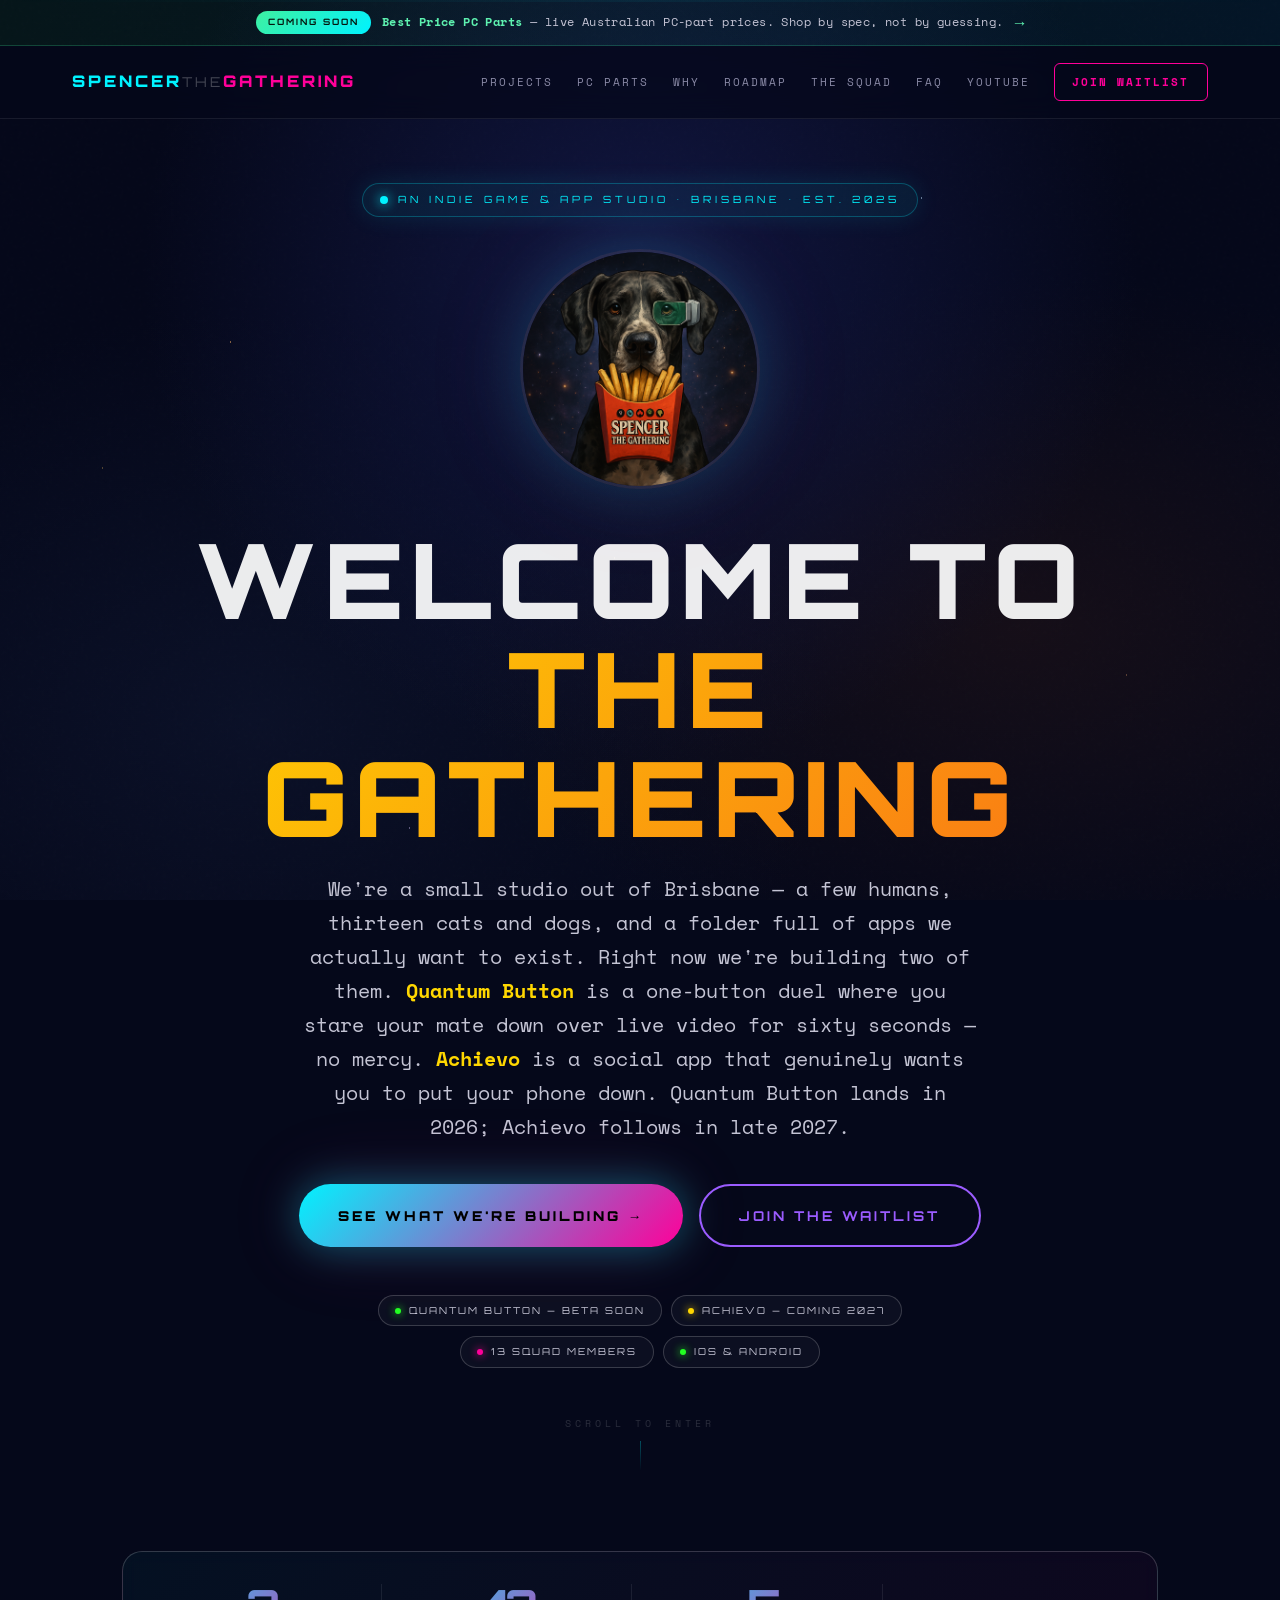
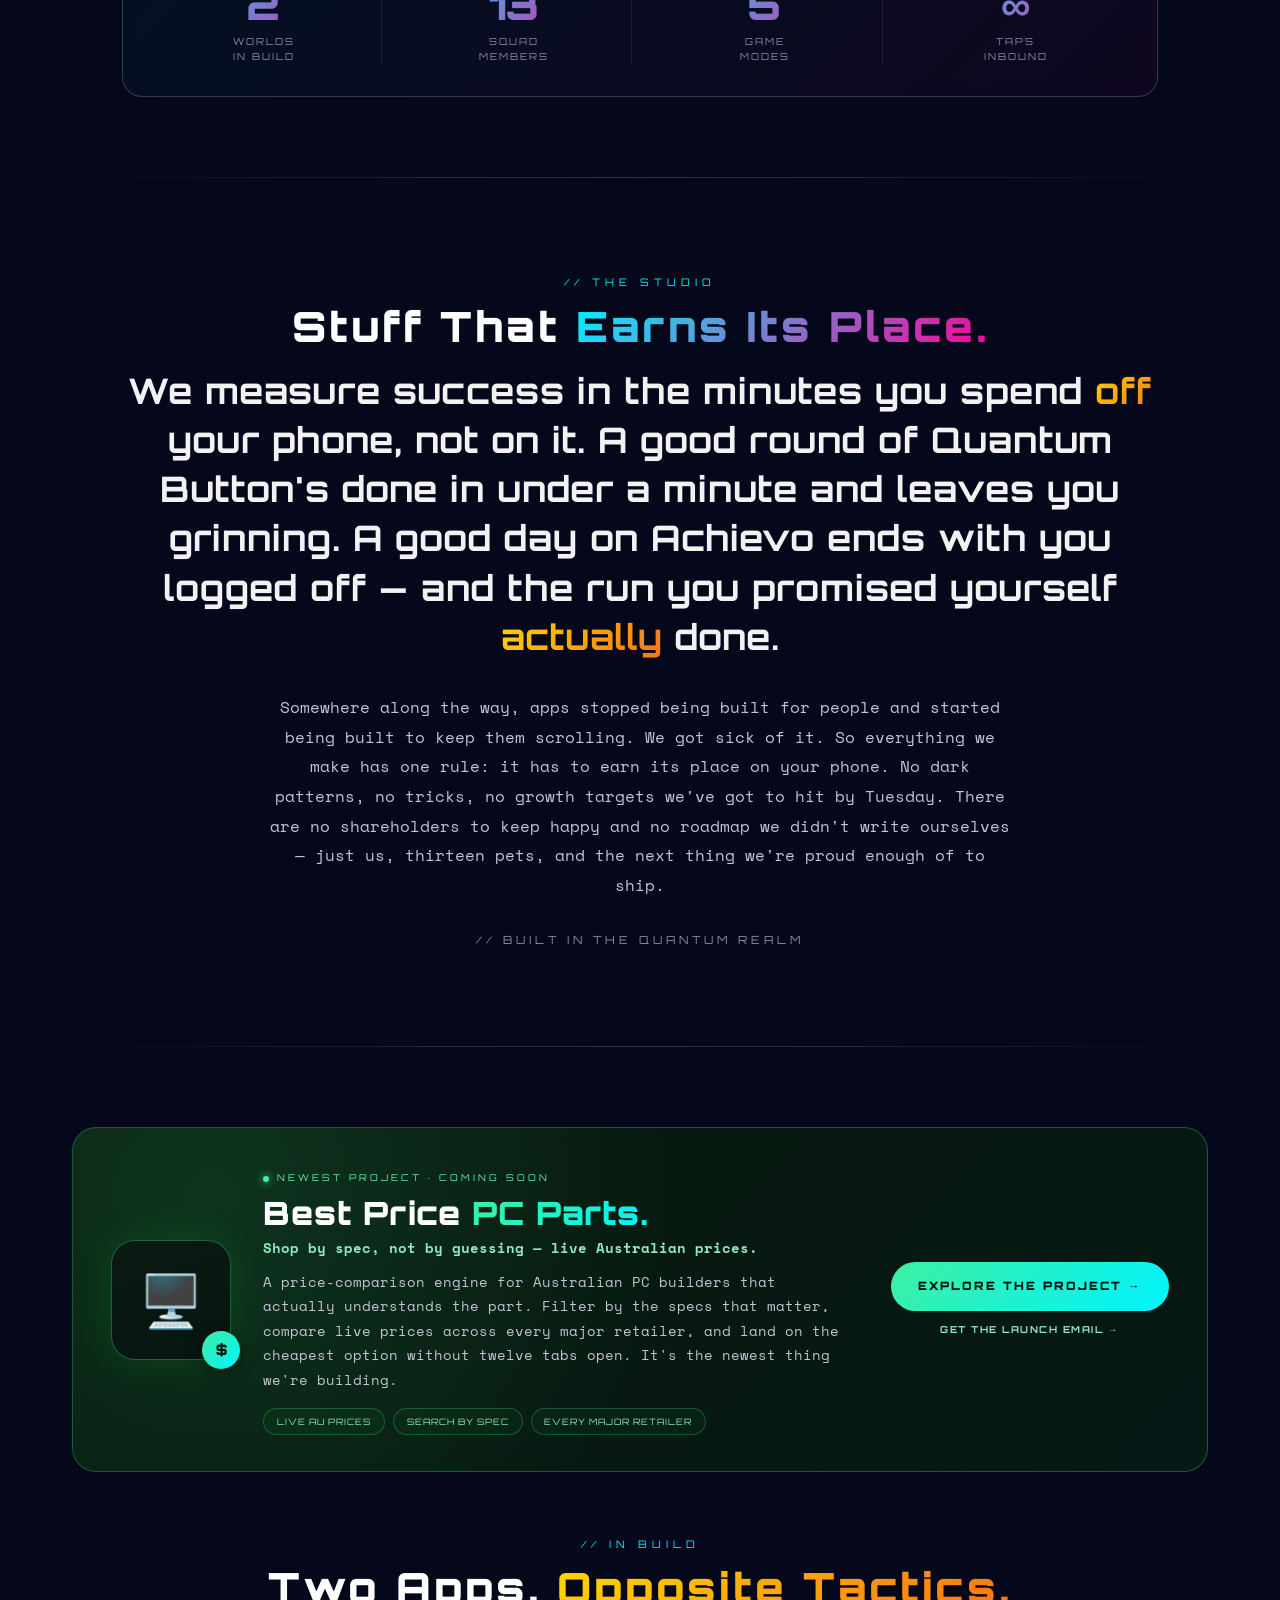
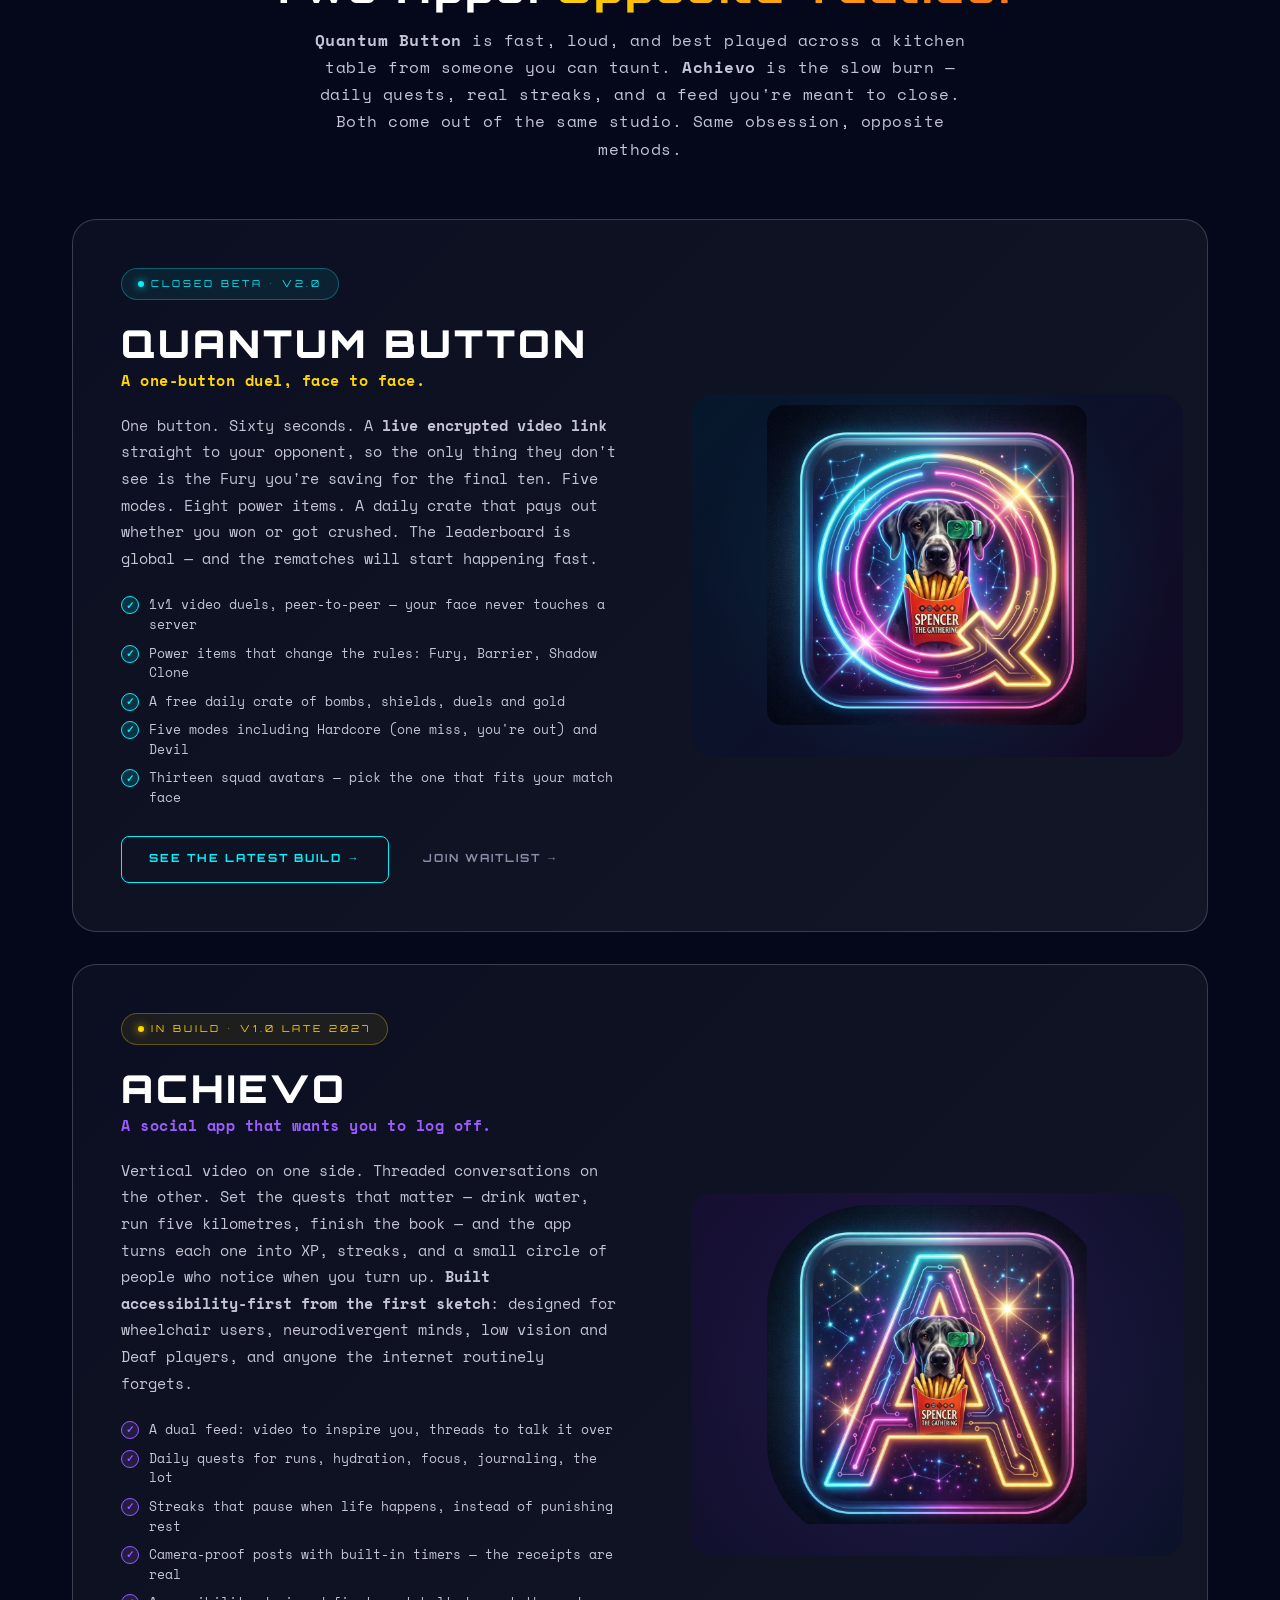
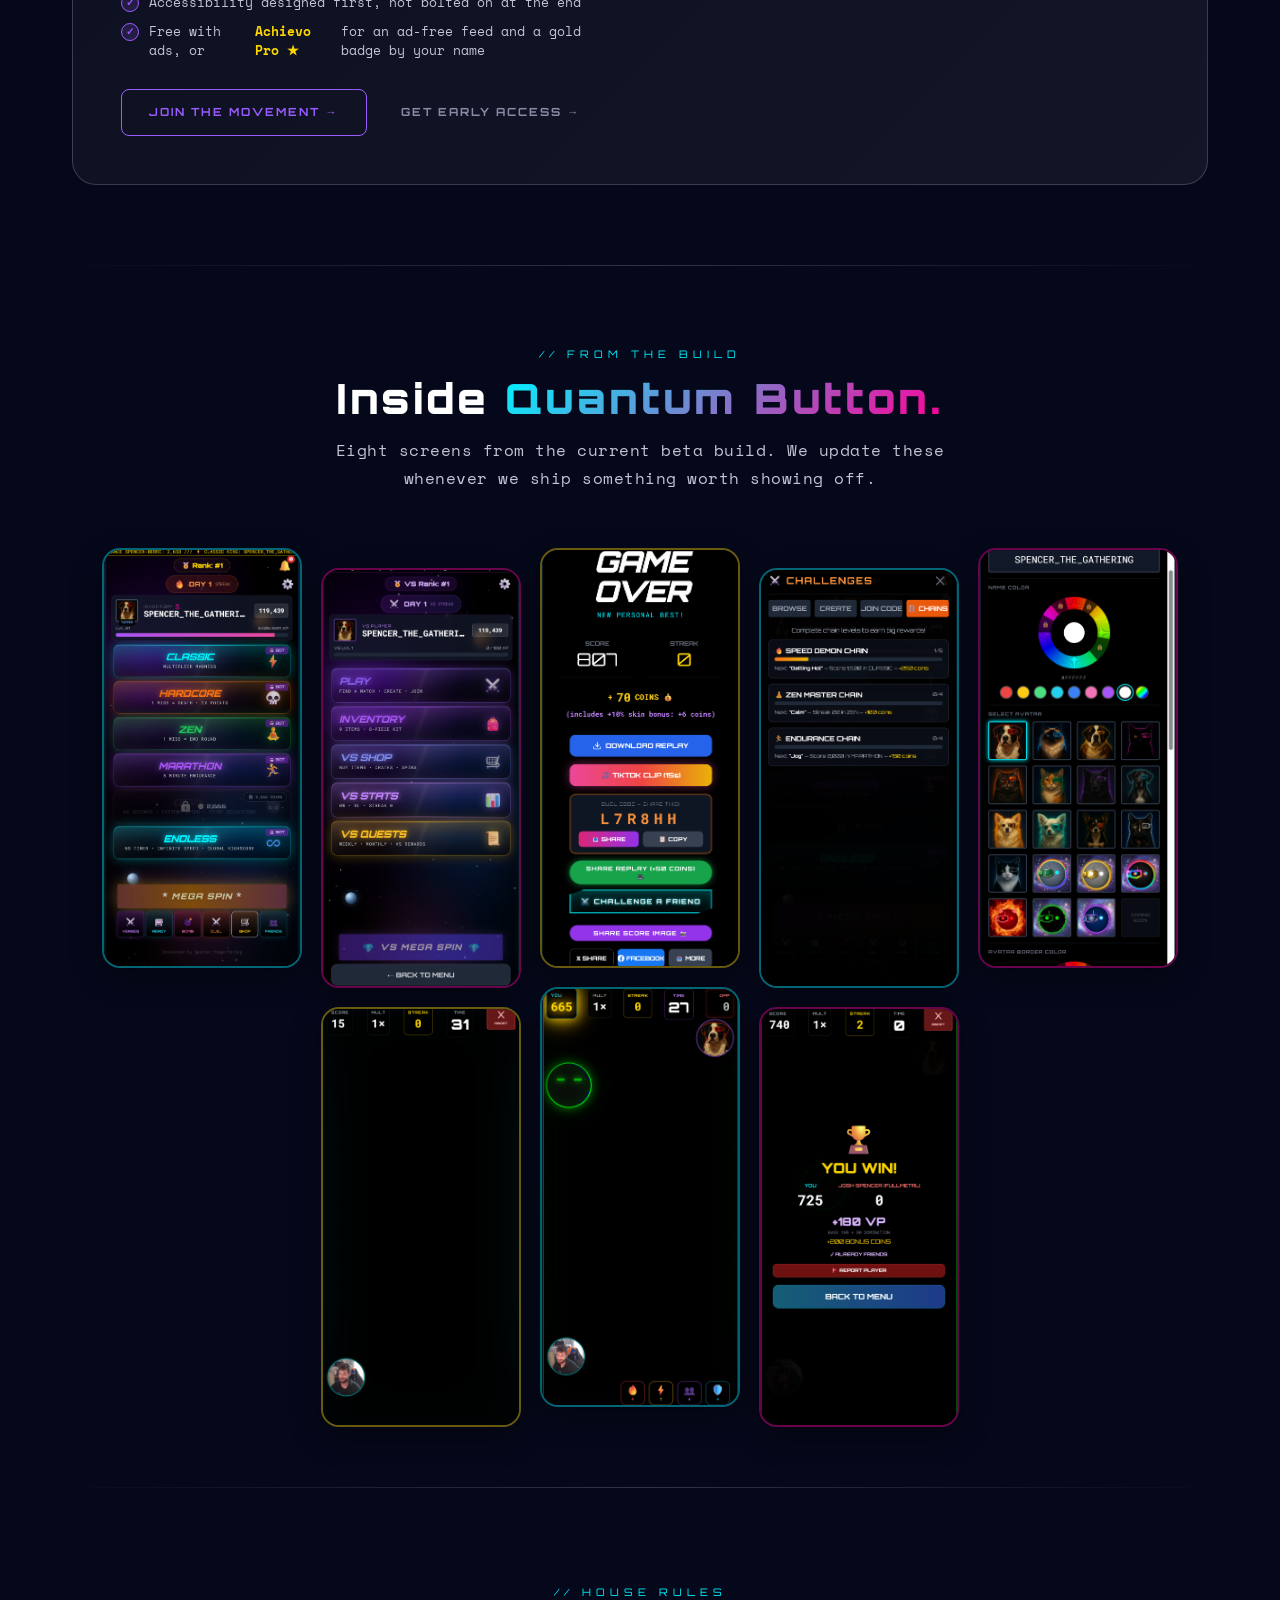
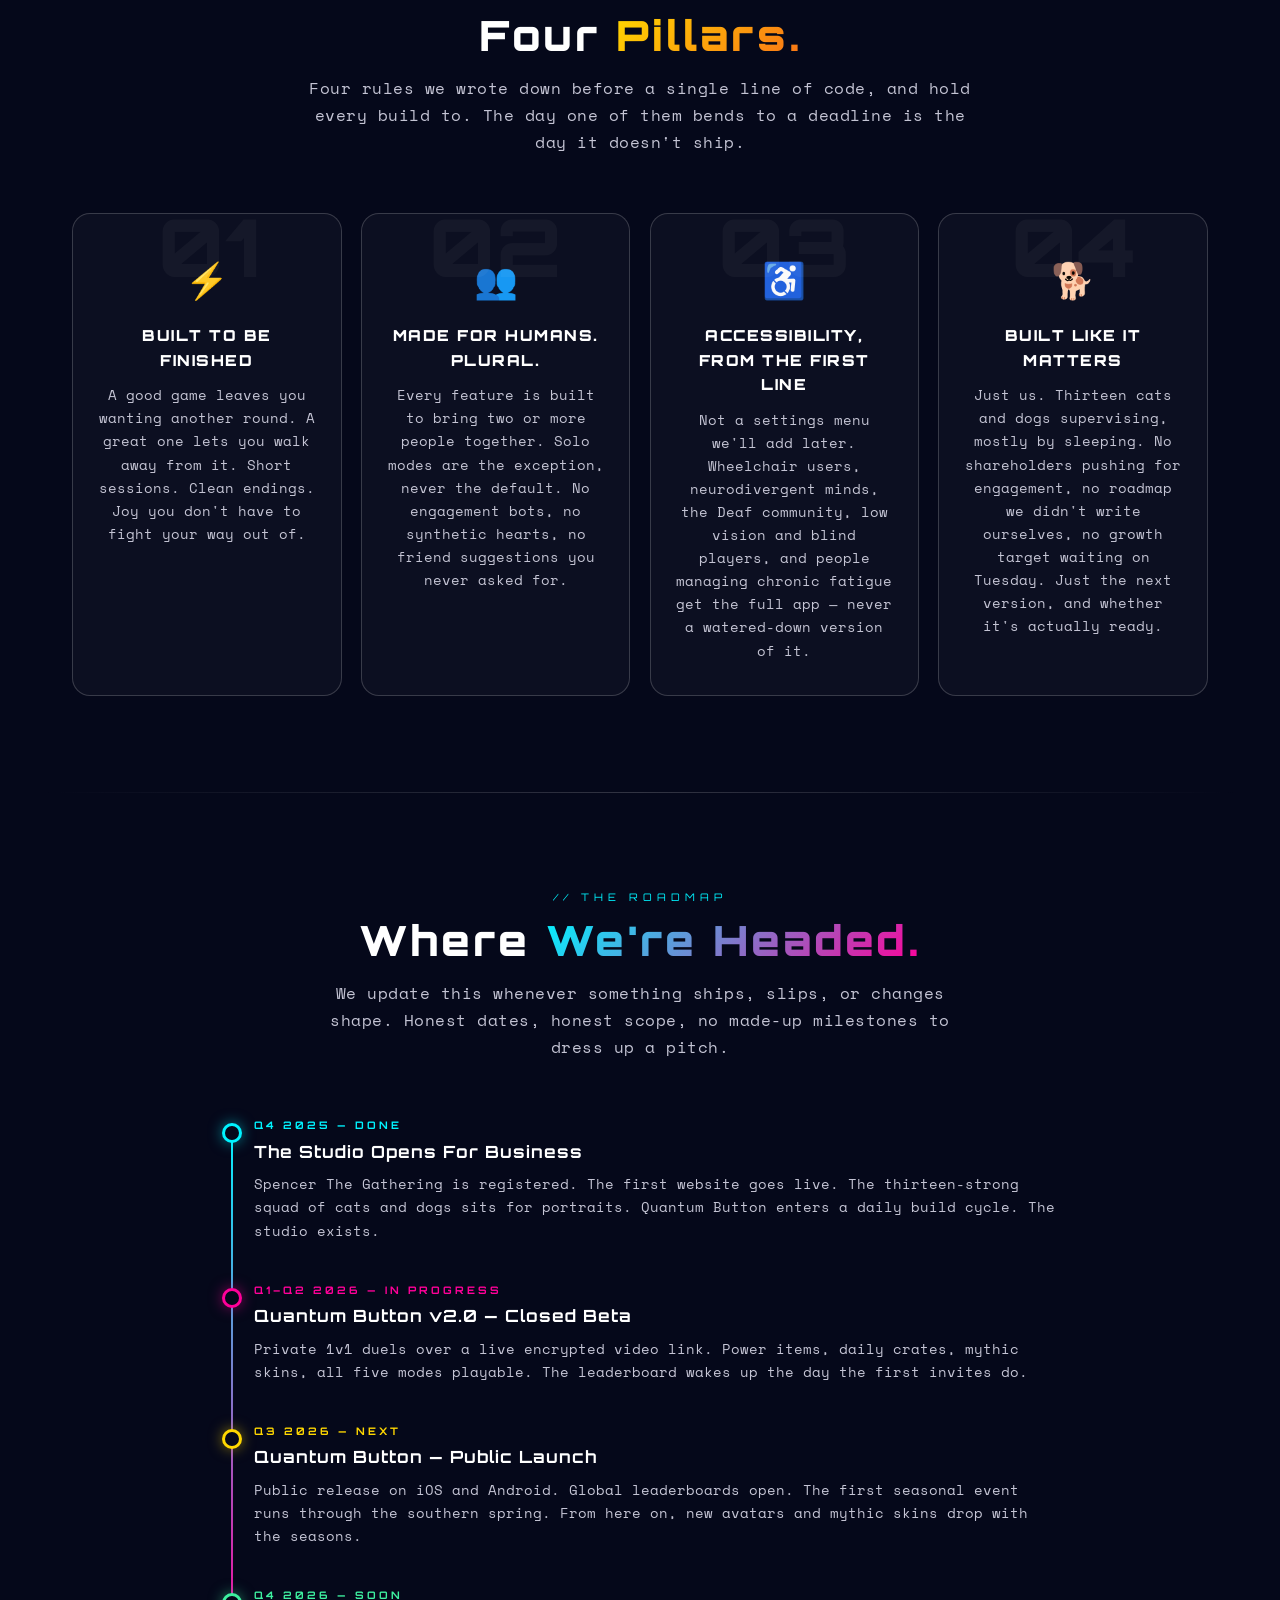
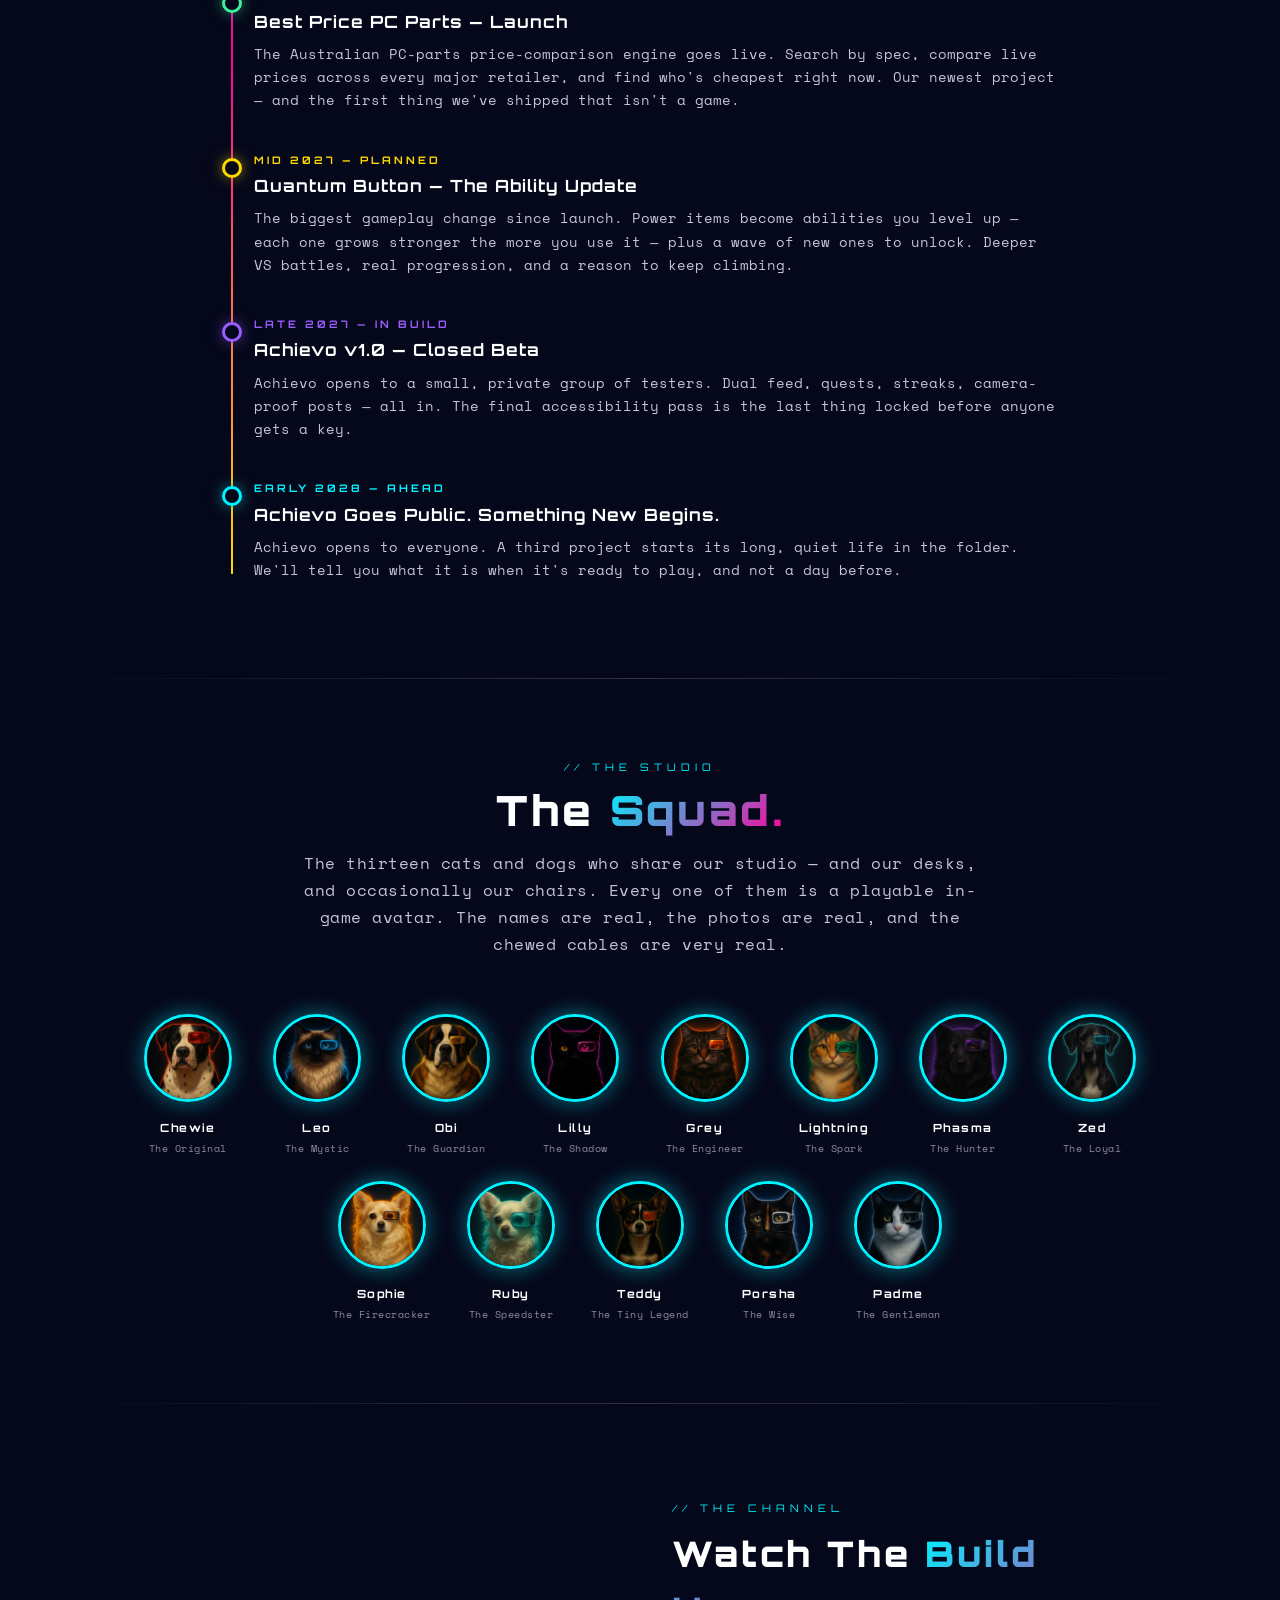
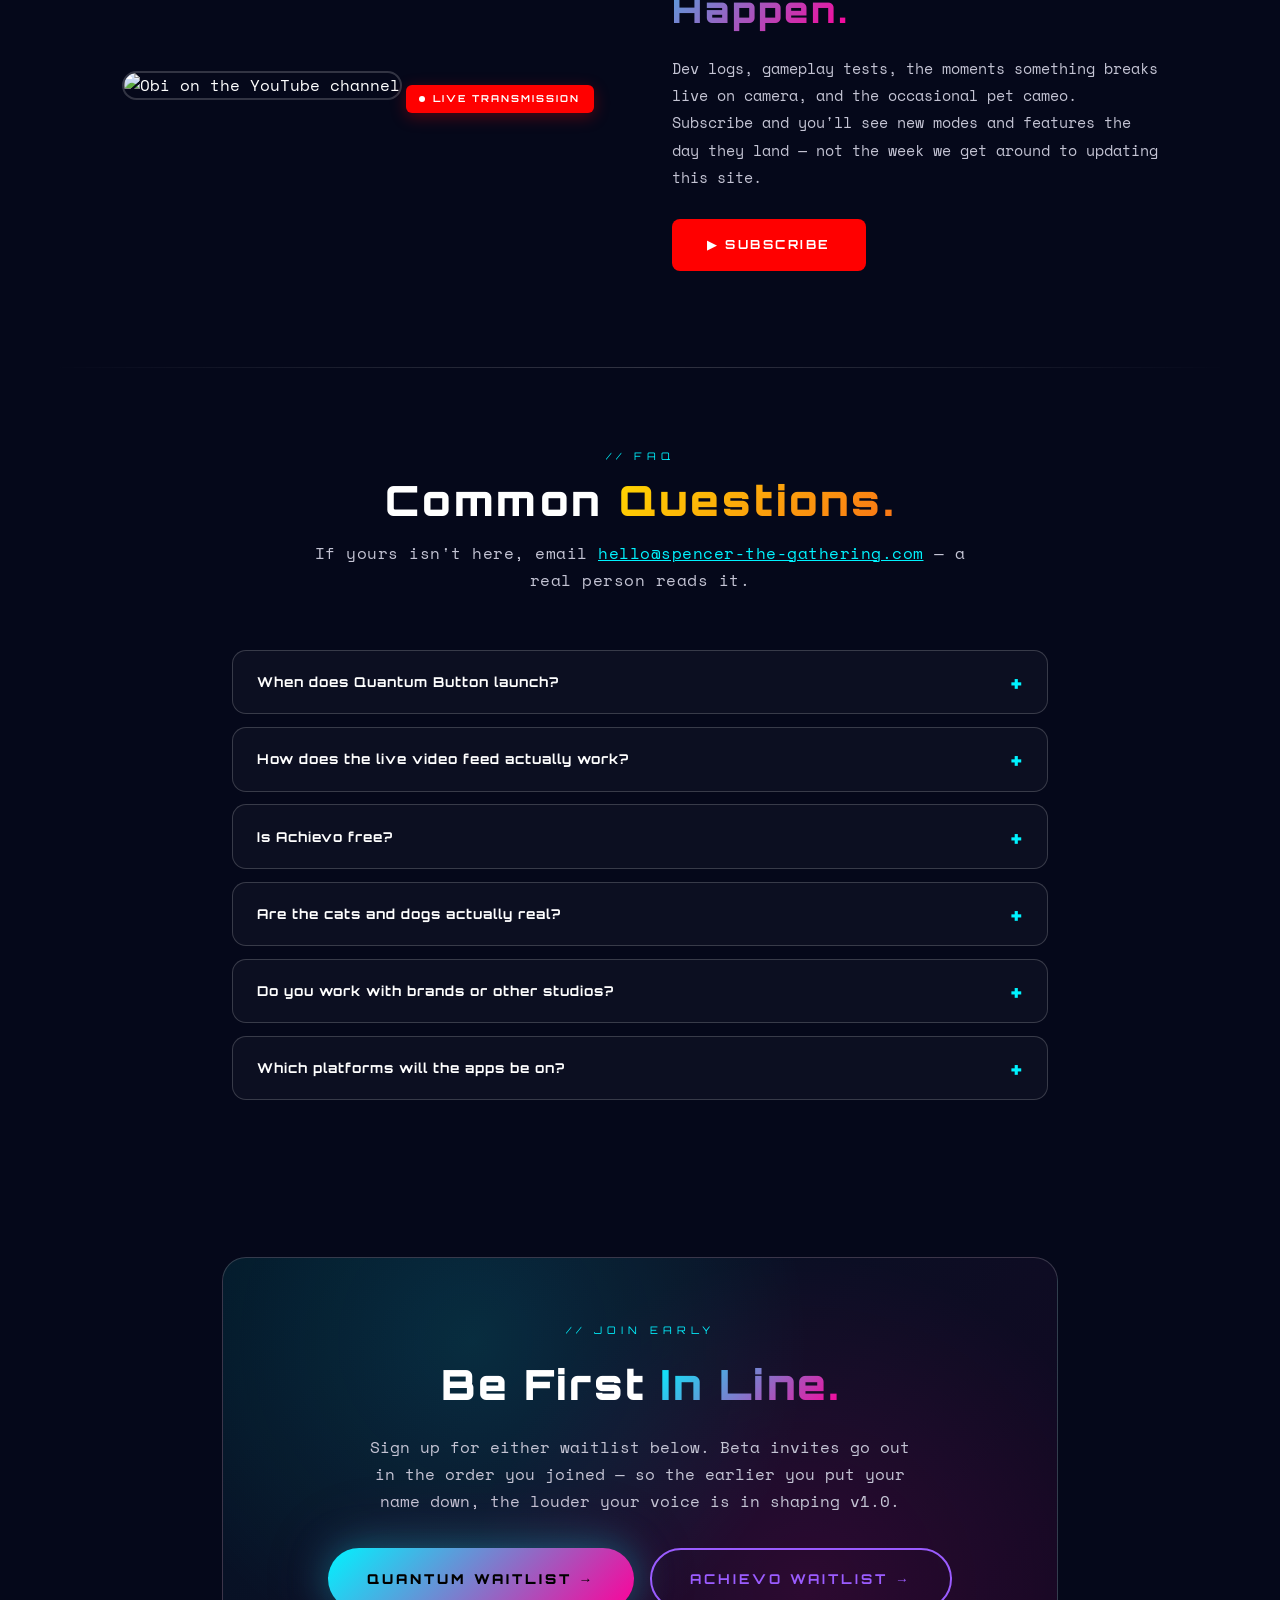
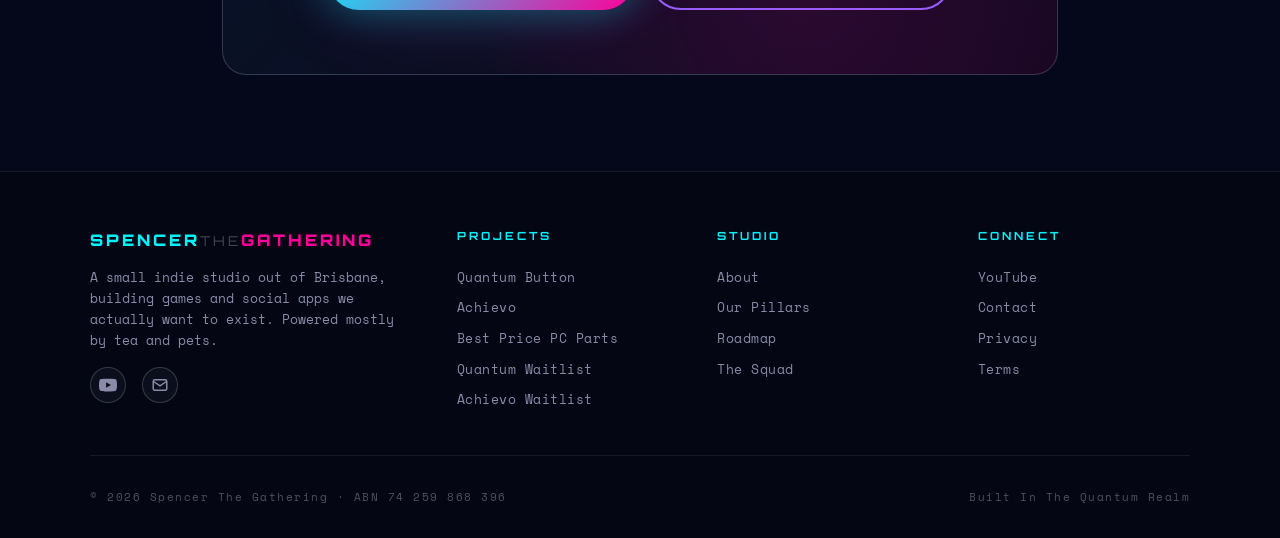
==== commit 38a10858: "Add Quantum Button "Ability Update" to the roadmap — mid 2027 Adds a planned post-launch Quantum But" ====
--- a/index.html
+++ b/index.html
@@ -700,6 +700,11 @@
                 <div class="tl-title">Best Price PC Parts — Launch</div>
                 <div class="tl-desc">The Australian PC-parts price-comparison engine goes live. Search by spec, compare live prices across every major retailer, and find who's cheapest right now. Our newest project — and the first thing we've shipped that isn't a game.</div>
             </div>
+            <div class="tl-item gold">
+                <div class="tl-date">Mid 2027 — PLANNED</div>
+                <div class="tl-title">Quantum Button — The Ability Update</div>
+                <div class="tl-desc">The biggest gameplay change since launch. Power items become abilities you level up — each one grows stronger the more you use it — plus a wave of new ones to unlock. Deeper VS battles, real progression, and a reason to keep climbing.</div>
+            </div>
             <div class="tl-item purple">
                 <div class="tl-date">Late 2027 — IN BUILD</div>
                 <div class="tl-title">Achievo v1.0 — Closed Beta</div>
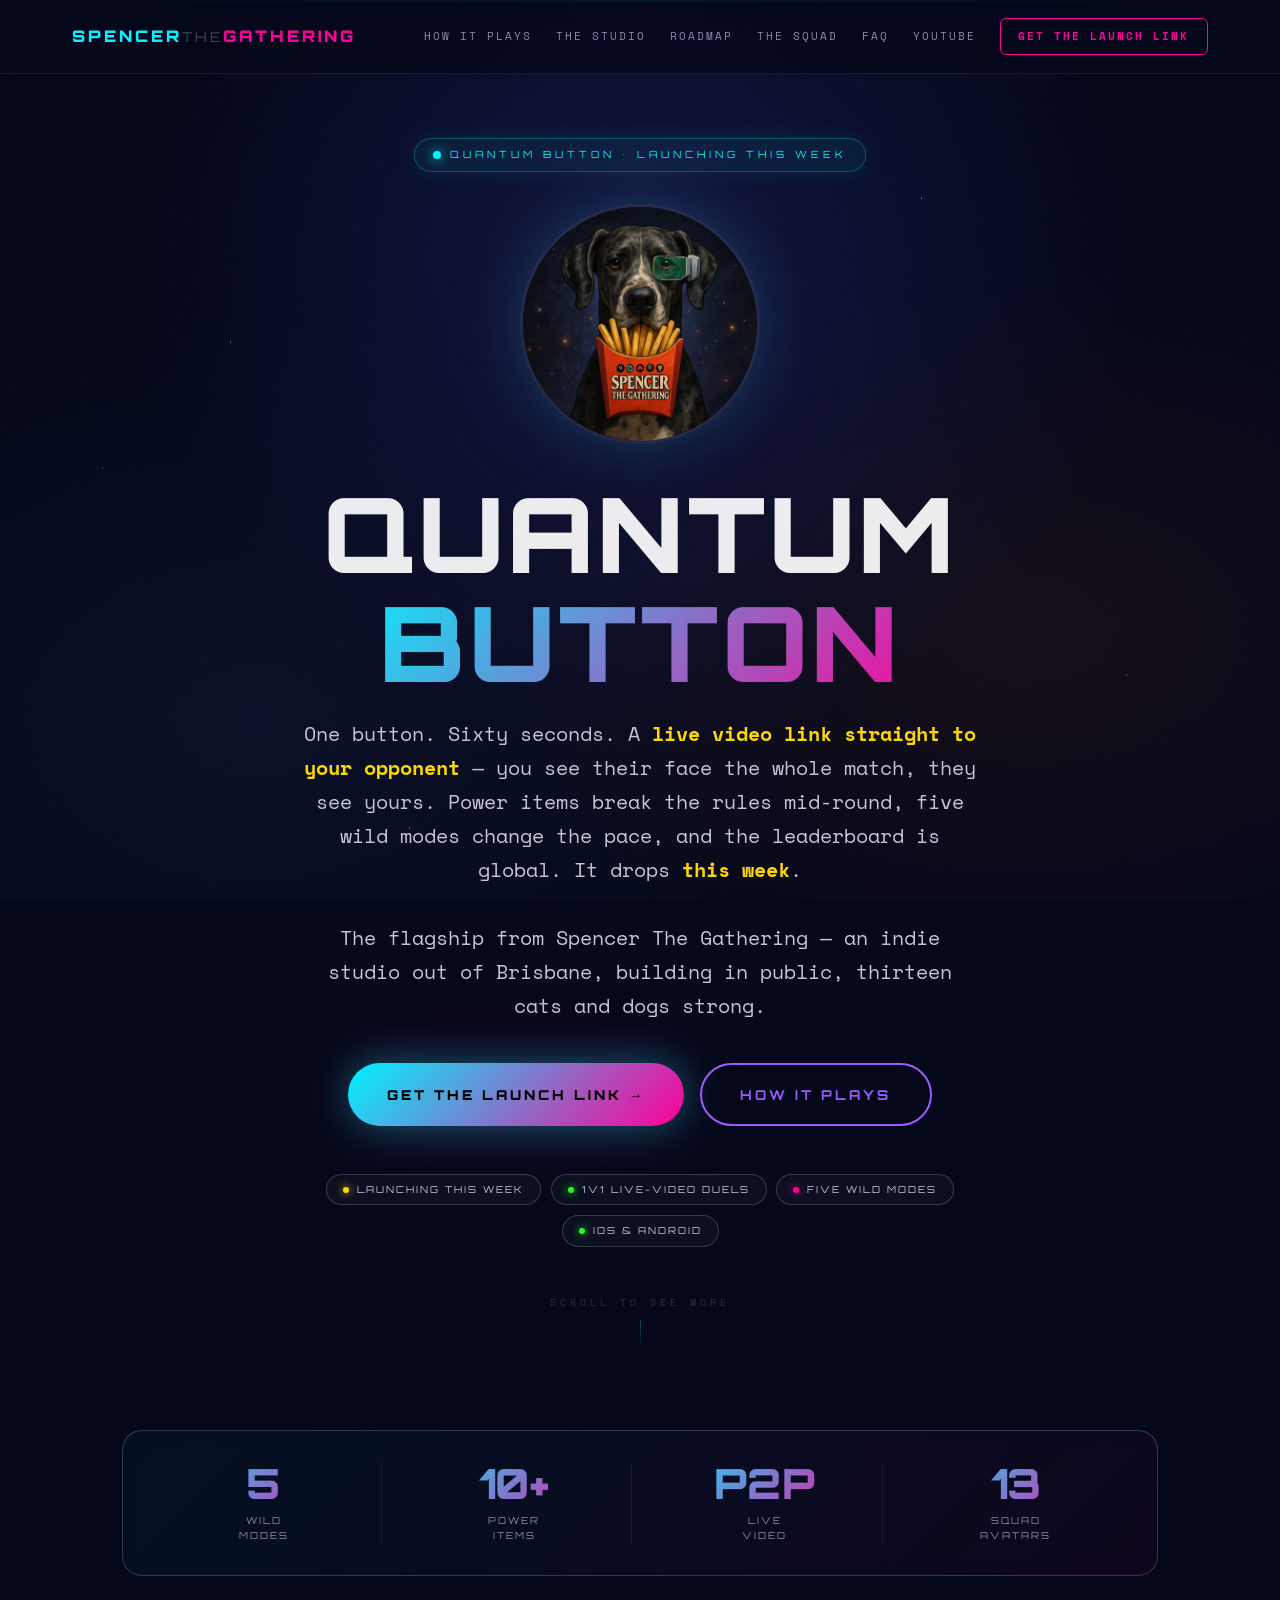
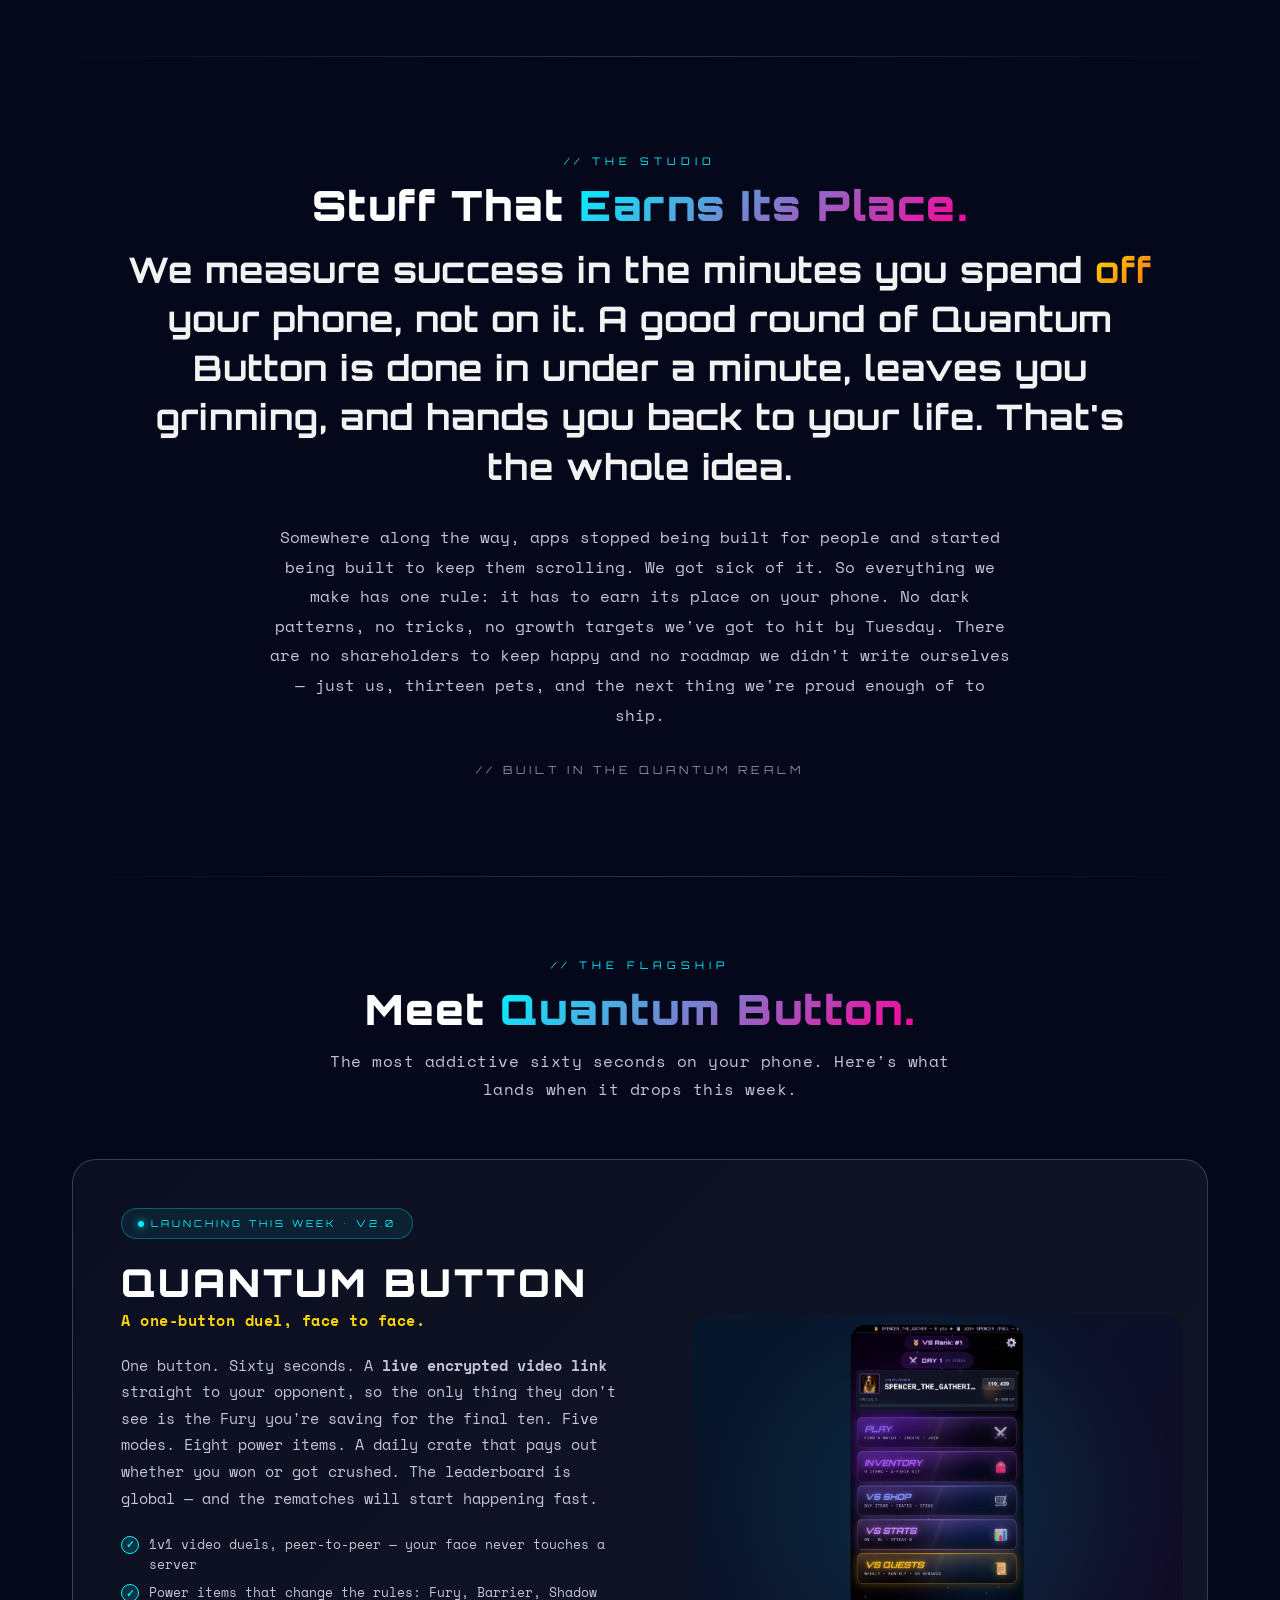
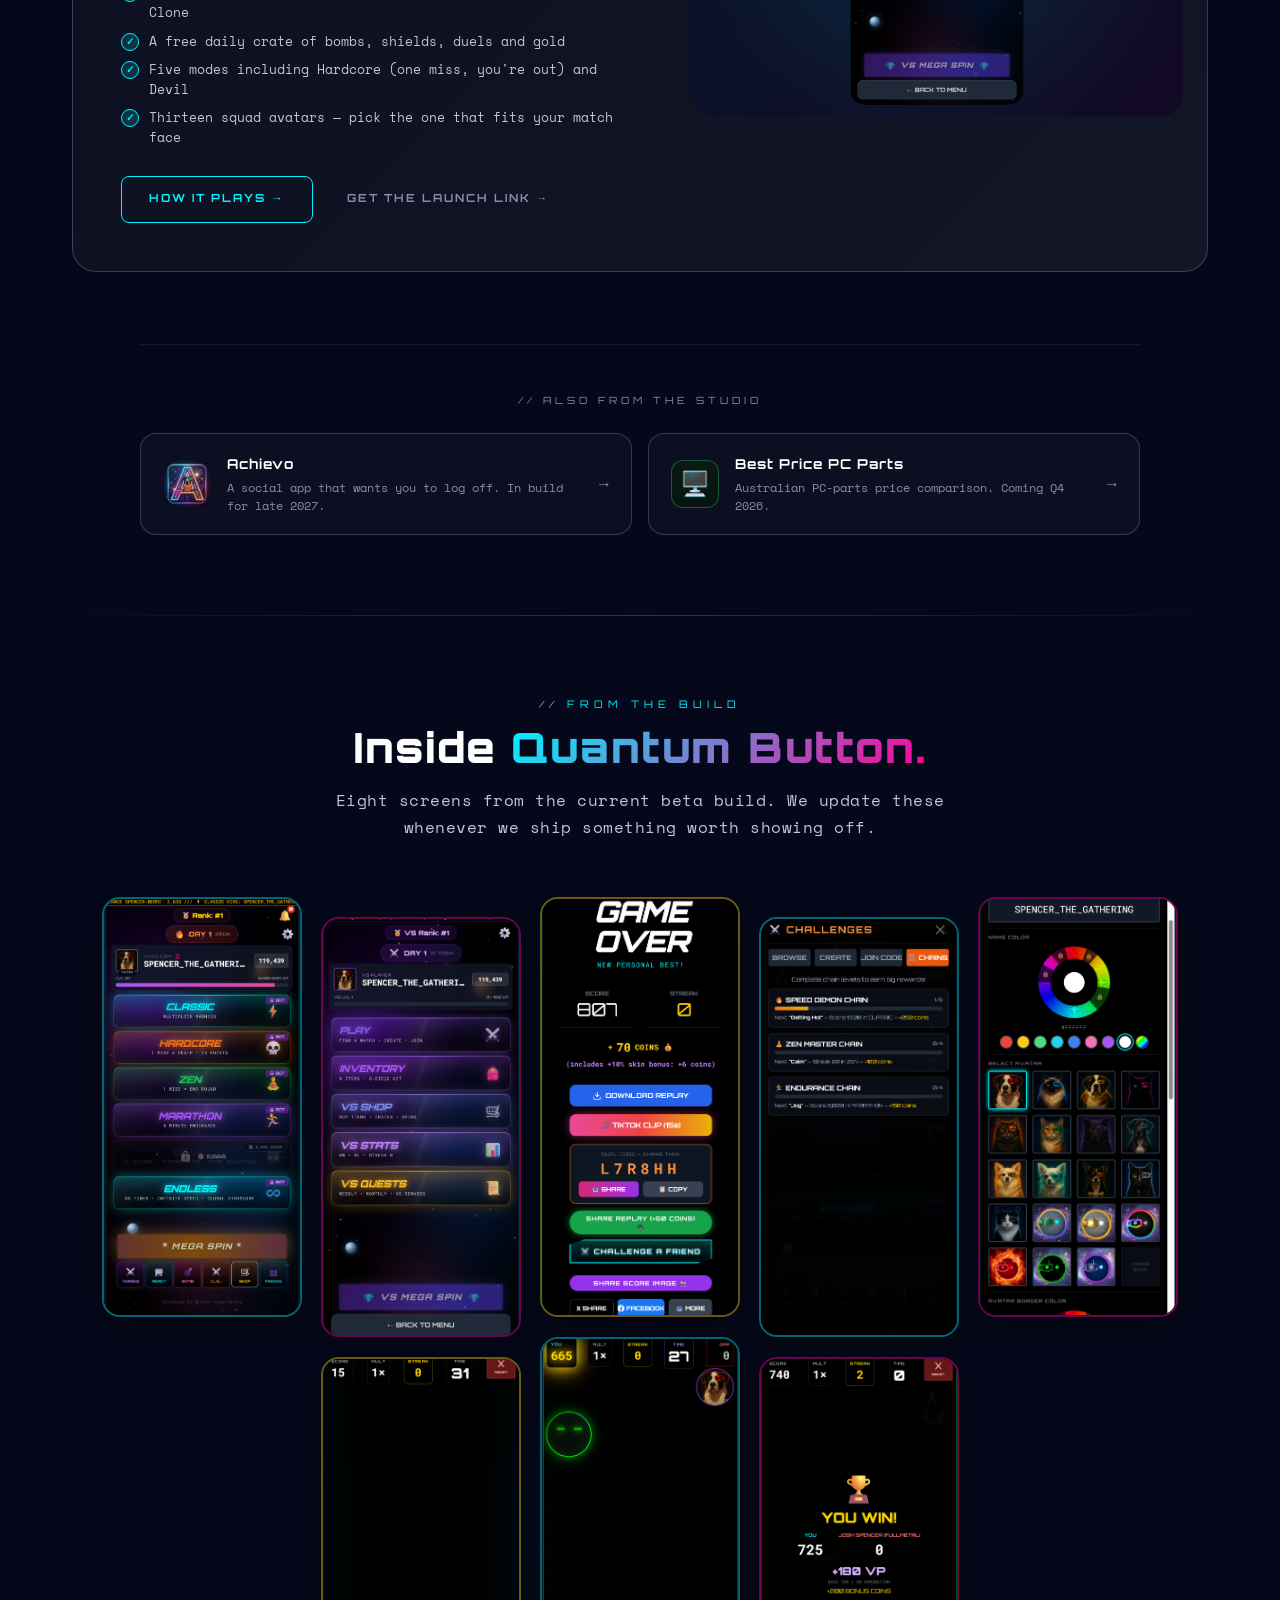
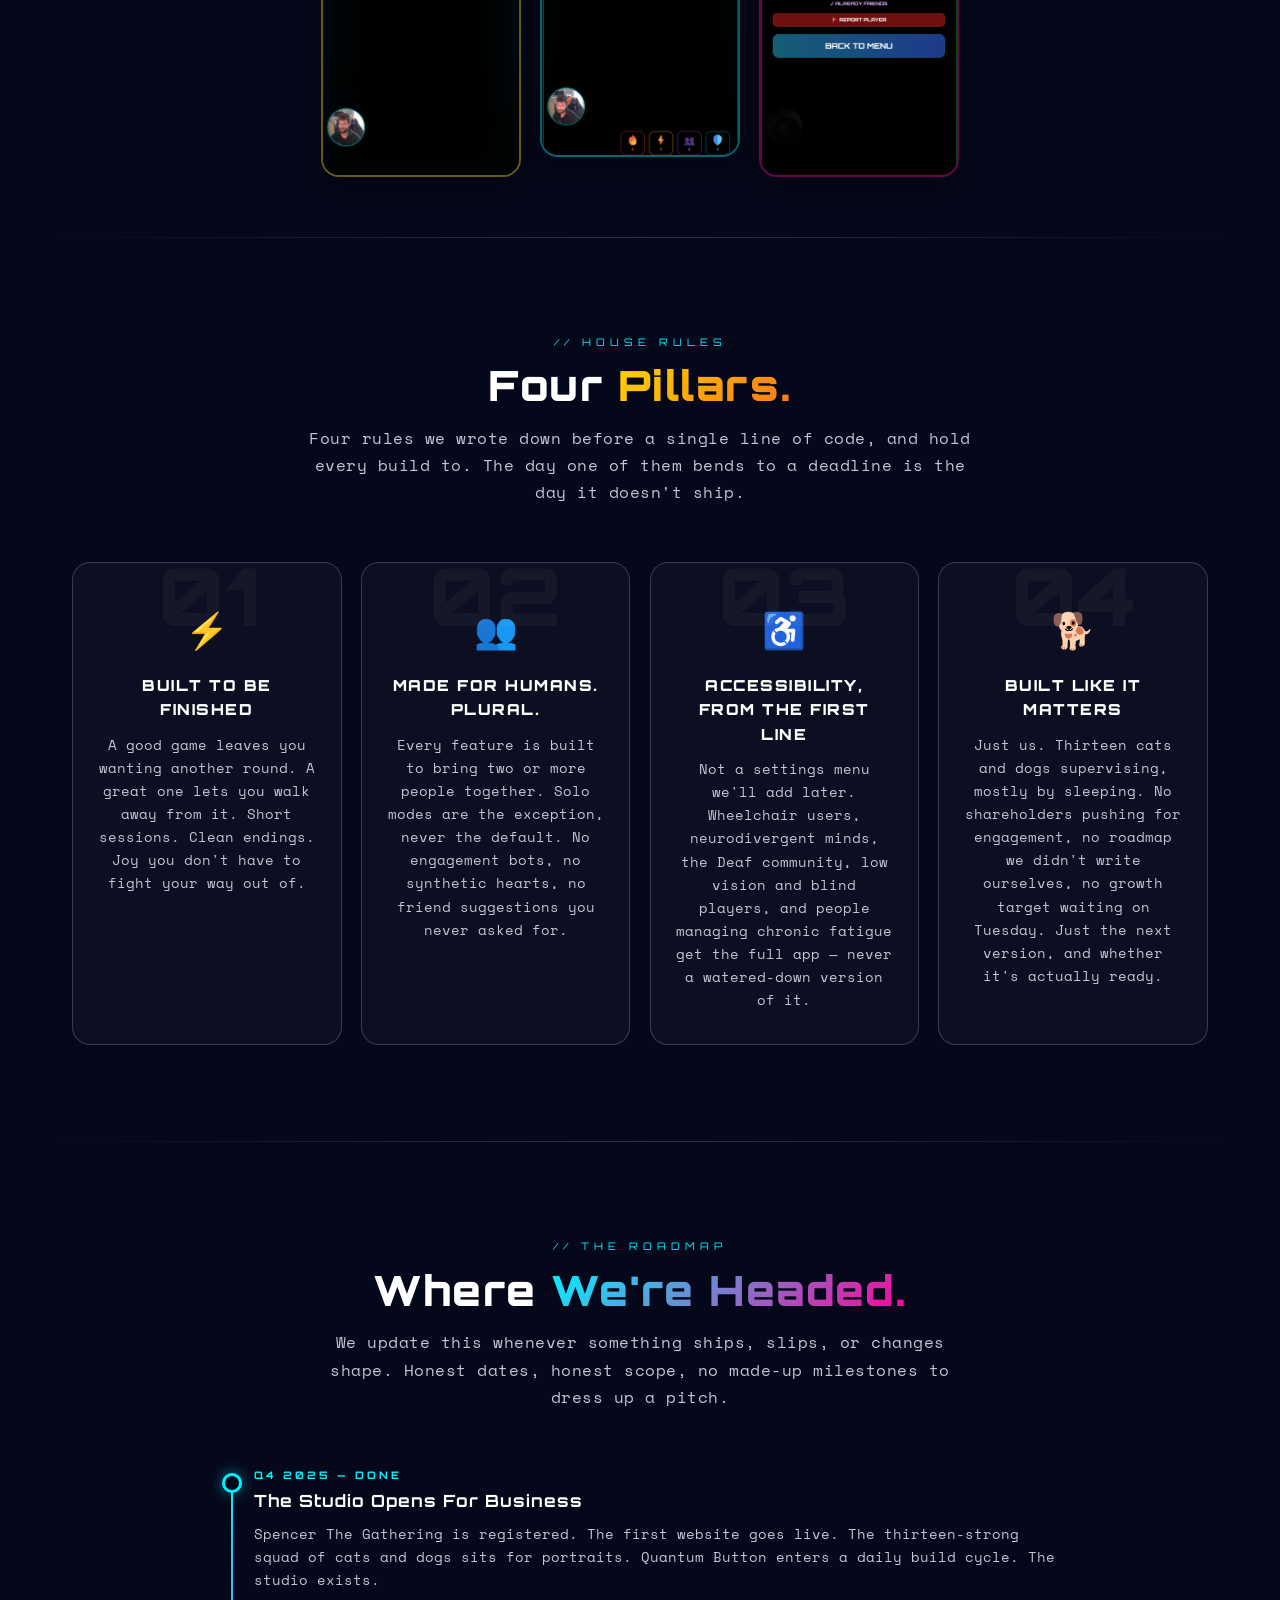
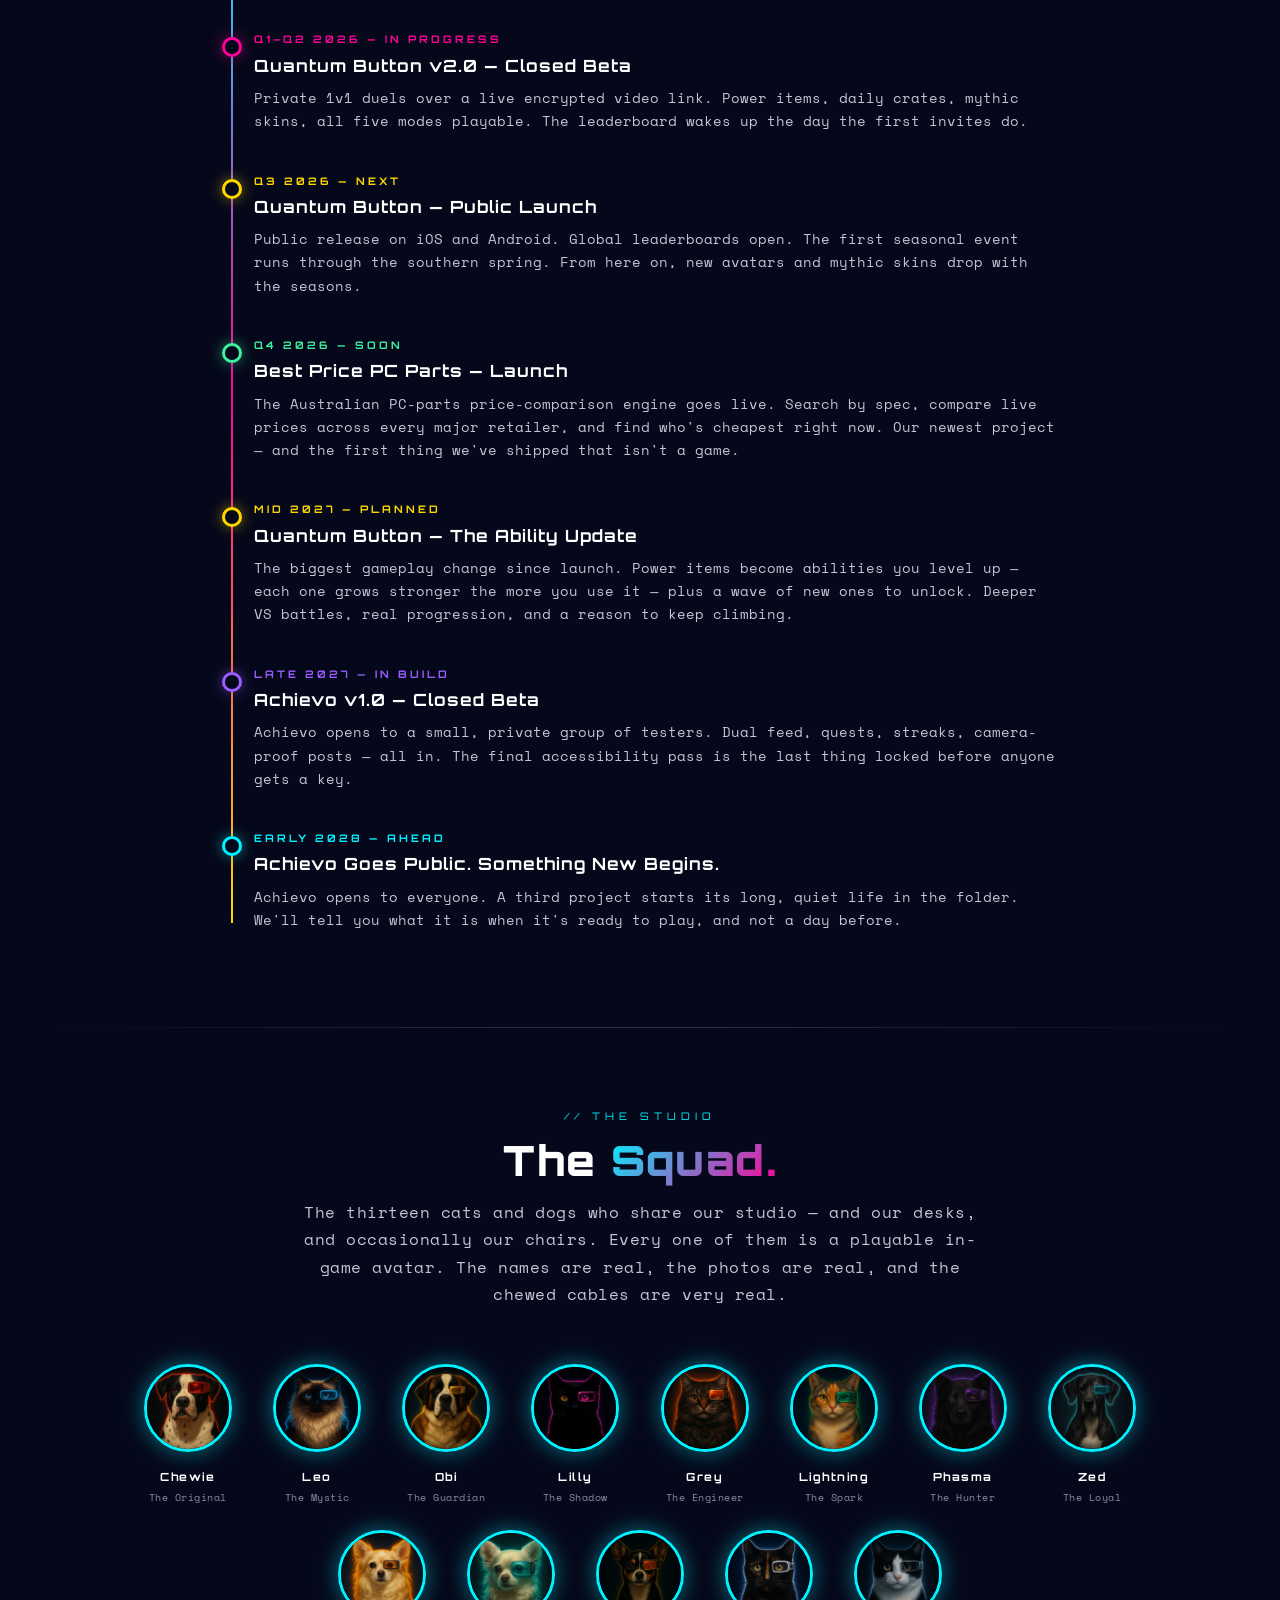
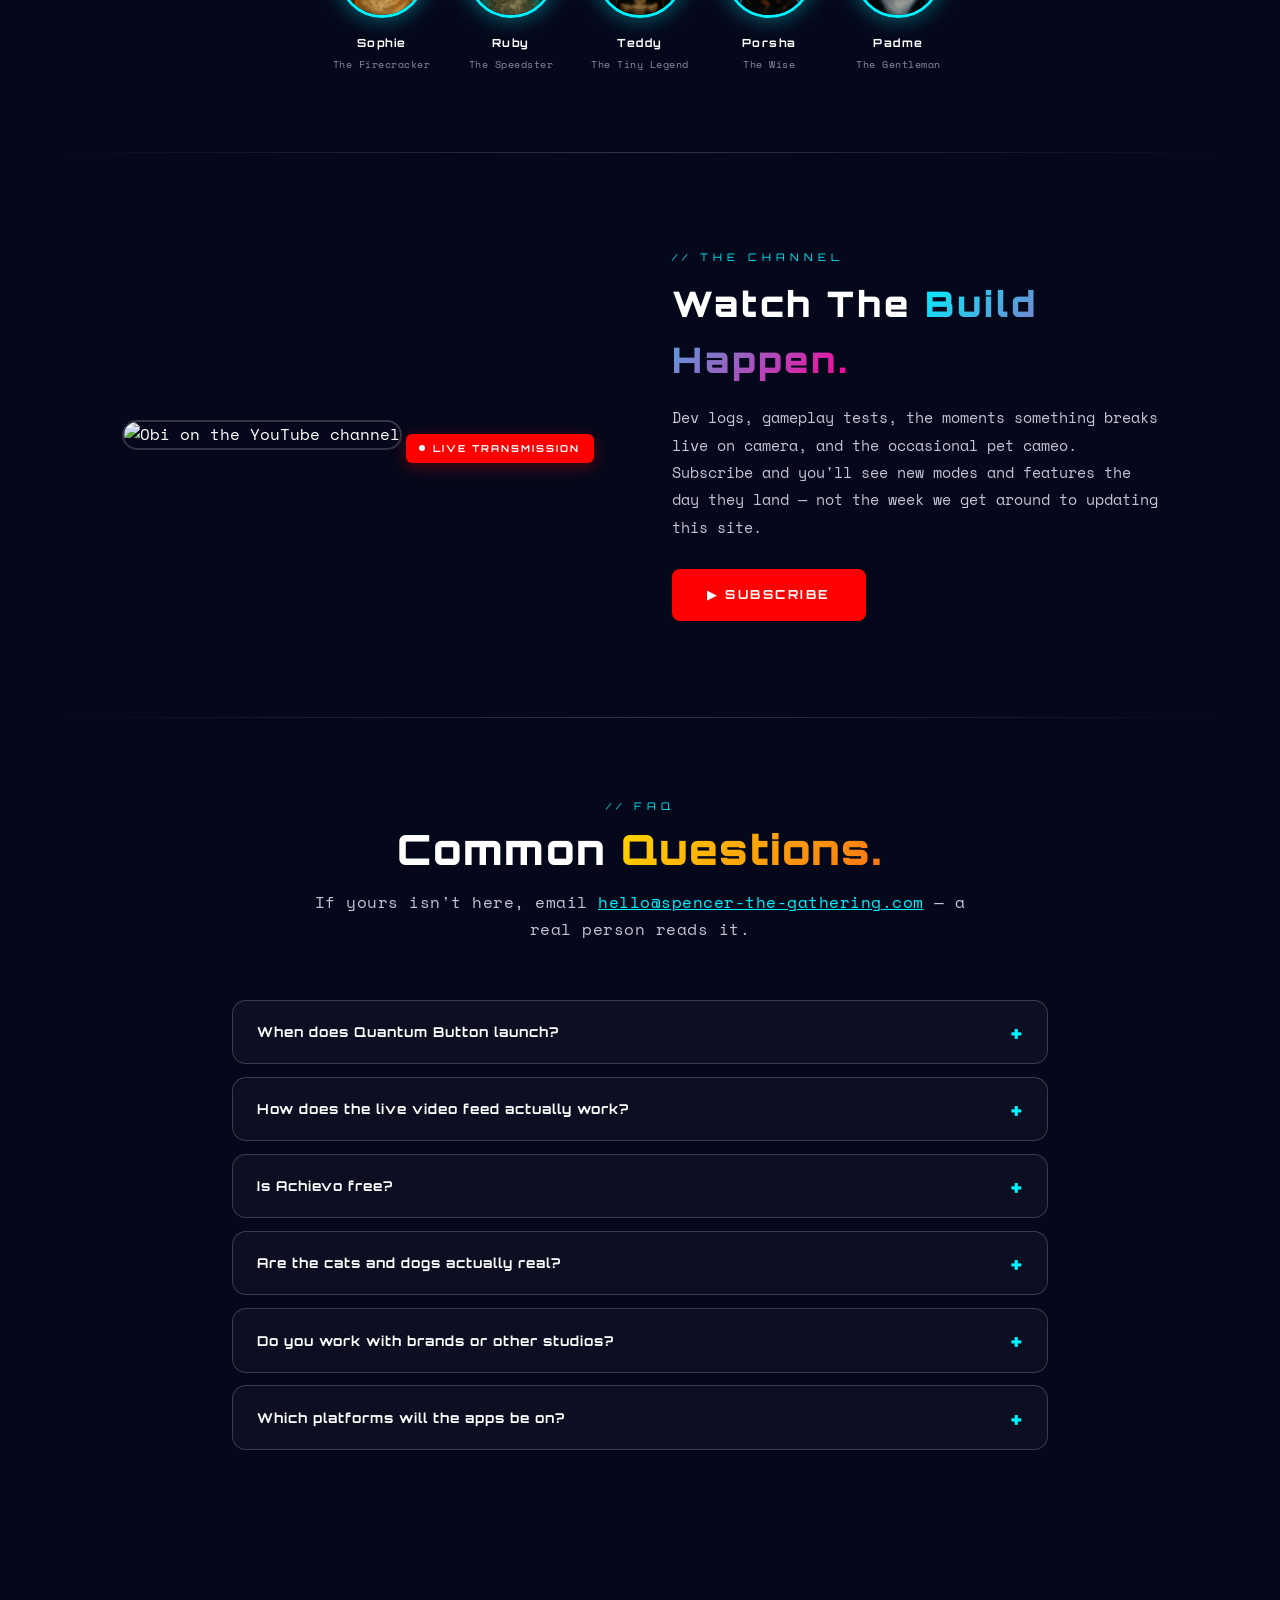
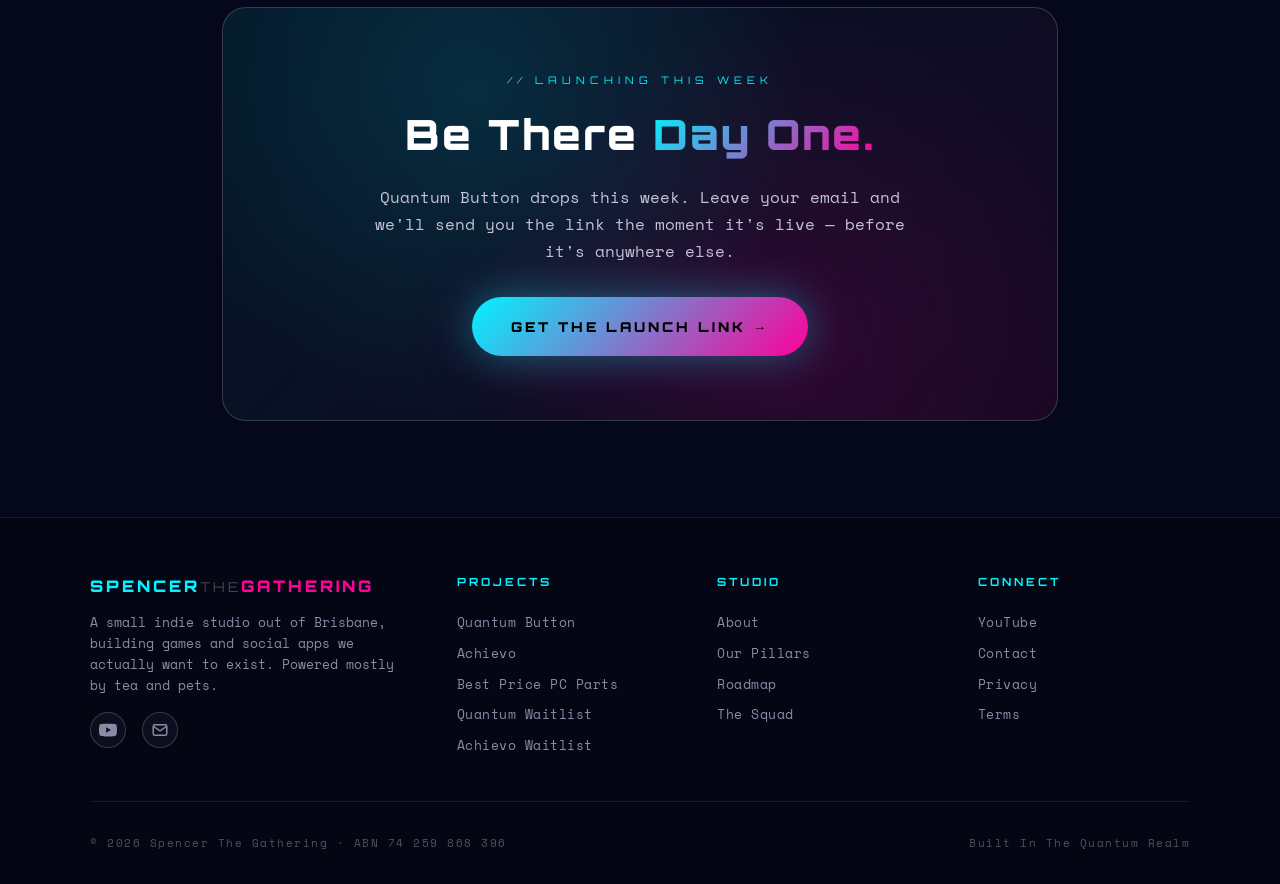
==== commit bbf03fff: "Refocus homepage: Quantum Button as flagship, demote Achievo & BPPCP Pre-launch refocus per the stud" ====
--- a/index.html
+++ b/index.html
@@ -4,12 +4,12 @@
     <meta charset="UTF-8">
     <meta name="viewport" content="width=device-width, initial-scale=1.0">
     <meta name="google-adsense-account" content="ca-pub-4011788677979740">
-    <title>Spencer The Gathering | An Indie Game & Social App Studio</title>
-    <meta name="description" content="Spencer The Gathering is an independent studio building Quantum Button (live 1v1 PvP video tap battles) and Achievo (the social app that makes you take breaks). Built by humans, fuelled by a 13-strong squad of dogs.">
+    <title>Quantum Button — Launching This Week | Spencer The Gathering</title>
+    <meta name="description" content="Quantum Button is a one-button duel with a live video link to your opponent — sixty seconds, real faces, no mercy. The flagship from Spencer The Gathering, an indie games studio out of Brisbane. Launching this week on iOS & Android.">
     <meta name="author" content="Spencer The Gathering">
     <meta name="theme-color" content="#05081a">
-    <meta property="og:title" content="Spencer The Gathering — An Indie Game & Social App Studio">
-    <meta property="og:description" content="Home of Quantum Button and Achievo. We build addictive, human, joyful software — one fry at a time.">
+    <meta property="og:title" content="Quantum Button — Launching This Week">
+    <meta property="og:description" content="A one-button duel, face to face over live video. Sixty seconds, five modes, no mercy. The flagship from Spencer The Gathering — launching this week.">
     <meta property="og:image" content="https://spencer-the-gathering.com/spencer-logo.png">
     <meta property="og:url" content="https://spencer-the-gathering.com">
     <meta property="og:type" content="website">
@@ -83,7 +83,7 @@
         @keyframes dog-blink{0%,90%,100%{opacity:0;transform:scaleY(0)}93%,97%{opacity:1;transform:scaleY(1)}}
         @keyframes float{0%,100%{transform:translateY(0)}50%{transform:translateY(-12px)}}
 
-        .hero h1{font-family:'Orbitron',sans-serif;font-weight:900;font-size:clamp(2.8rem,9vw,6.5rem);line-height:1.05;margin-bottom:1.25rem;letter-spacing:6px}
+        .hero h1{font-family:'Orbitron',sans-serif;font-weight:900;font-size:clamp(2.8rem,9vw,6.5rem);line-height:1.05;margin-bottom:1.25rem;letter-spacing:3px}
         .hero h1 .line1{display:block;color:rgba(255,255,255,.92)}
         .hero h1 .line2{display:block}
         .hero-sub{color:var(--text-body);font-size:clamp(1rem,2vw,1.25rem);max-width:680px;margin:0 auto 2.5rem;line-height:1.7}
@@ -117,7 +117,7 @@
         section{position:relative}
         .container{max-width:1200px;margin:0 auto;padding:6rem 2rem}
         .section-eyebrow{font-family:'Orbitron',sans-serif;font-size:.65rem;letter-spacing:5px;text-transform:uppercase;color:var(--neon-blue);text-align:center;margin-bottom:.8rem}
-        .section-title{font-family:'Orbitron',sans-serif;font-weight:900;font-size:clamp(1.8rem,4vw,2.6rem);text-align:center;margin-bottom:1rem;letter-spacing:3px;line-height:1.1}
+        .section-title{font-family:'Orbitron',sans-serif;font-weight:900;font-size:clamp(1.8rem,4vw,2.6rem);text-align:center;margin-bottom:1rem;letter-spacing:1.5px;line-height:1.1}
         .section-subtitle{text-align:center;color:var(--text-body);font-size:1rem;margin:0 auto 3.5rem;letter-spacing:.5px;max-width:680px;line-height:1.7}
 
         /* ============= MANIFESTO ============= */
@@ -163,6 +163,21 @@
         .btn-view.btn-purple:hover{background:var(--neon-purple);color:#000;box-shadow:0 0 24px rgba(155,92,255,.35)}
         .btn-ghost{display:inline-flex;align-items:center;gap:.5rem;padding:.85rem 1.4rem;color:var(--text-dim);font-family:'Orbitron',sans-serif;font-size:.7rem;font-weight:700;letter-spacing:2px;text-transform:uppercase;text-decoration:none;transition:color .25s}
         .btn-ghost:hover{color:var(--text-bright)}
+
+        /* ===== ALSO FROM THE STUDIO (demoted secondary projects) ===== */
+        .also-strip{max-width:1000px;margin:4.5rem auto 0;padding-top:3rem;border-top:1px solid var(--glass-border)}
+        .also-eyebrow{font-family:'Orbitron',sans-serif;font-size:.62rem;letter-spacing:4px;text-transform:uppercase;color:var(--text-dim);text-align:center;margin-bottom:1.5rem}
+        .also-grid{display:grid;grid-template-columns:1fr 1fr;gap:1rem}
+        .also-card{display:flex;align-items:center;gap:1rem;padding:1.2rem 1.4rem;background:var(--glass-bg);border:1px solid var(--glass-border-hi);border-radius:16px;text-decoration:none;transition:all .3s}
+        .also-card:hover{transform:translateY(-3px);background:var(--glass-bg-hi);border-color:rgba(255,255,255,.28)}
+        .also-logo{width:48px;height:48px;border-radius:12px;object-fit:cover;flex-shrink:0}
+        .also-tile{width:48px;height:48px;border-radius:12px;background:linear-gradient(160deg,#0a1a12,#071410);border:1px solid rgba(62,240,160,.3);display:flex;align-items:center;justify-content:center;font-size:1.5rem;flex-shrink:0}
+        .also-text{flex:1;min-width:0}
+        .also-name{font-family:'Orbitron',sans-serif;font-weight:700;font-size:.85rem;letter-spacing:1px;color:var(--text-bright);margin-bottom:.25rem}
+        .also-desc{font-size:.75rem;color:var(--text-dim);line-height:1.5}
+        .also-arrow{color:var(--text-dim);font-weight:700;transition:transform .3s;flex-shrink:0}
+        .also-card:hover .also-arrow{transform:translateX(3px);color:var(--text-body)}
+        @media (max-width:680px){.also-grid{grid-template-columns:1fr}}
 
         /* ===== TOP ANNOUNCEMENT BAR (Best Price PC Parts) ===== */
         .announce-bar{display:flex;align-items:center;justify-content:center;gap:.7rem;flex-wrap:wrap;text-decoration:none;padding:.6rem 1.2rem;background:linear-gradient(90deg,rgba(34,255,34,.06),rgba(0,243,255,.06));border-bottom:1px solid rgba(62,240,160,.22);font-family:'Space Mono',monospace;transition:background .3s;position:relative;z-index:101}
@@ -430,27 +445,19 @@
 
 <div class="content">
 
-    <a class="announce-bar" href="pcparts.html">
-        <span class="announce-pill">Coming Soon</span>
-        <span class="announce-text announce-full"><strong>Best Price PC Parts</strong> — live Australian PC-part prices. Shop by spec, not by guessing.</span>
-        <span class="announce-text announce-short"><strong>Best Price PC Parts</strong> — coming soon</span>
-        <span class="announce-arrow">→</span>
-    </a>
-
     <div class="nav-wrap">
         <nav>
             <a href="index.html" class="logo">
                 <span class="logo-spencer">Spencer</span><span class="logo-the">the</span><span class="logo-gathering">Gathering</span>
             </a>
             <div class="nav-links" id="navLinks">
-                <a href="#projects">Projects</a>
-                <a href="pcparts.html">PC Parts</a>
-                <a href="#pillars">Why</a>
+                <a href="quantum.html">How It Plays</a>
+                <a href="#about">The Studio</a>
                 <a href="#roadmap">Roadmap</a>
                 <a href="#squad">The Squad</a>
                 <a href="#faq">FAQ</a>
                 <a href="https://www.youtube.com/@spencer.the.gathering.1" target="_blank" rel="noopener">YouTube</a>
-                <a href="waitlistq.html?from=home" class="nav-cta">Join Waitlist</a>
+                <a href="waitlistq.html?from=home" class="nav-cta">Get The Launch Link</a>
             </div>
             <button class="menu-btn" id="menuBtn" aria-label="Toggle menu" aria-expanded="false">MENU</button>
         </nav>
@@ -460,7 +467,7 @@
     <section class="hero">
         <div class="hero-eyebrow">
             <span class="pulse"></span>
-            AN INDIE GAME &amp; APP STUDIO • BRISBANE • EST. 2025
+            QUANTUM BUTTON • LAUNCHING THIS WEEK
         </div>
 
         <div class="hero-logo-wrap">
@@ -470,47 +477,48 @@
         </div>
 
         <h1>
-            <span class="line1">WELCOME TO</span>
-            <span class="line2 gtext-gold">THE GATHERING</span>
+            <span class="line1">QUANTUM</span>
+            <span class="line2 gtext">BUTTON</span>
         </h1>
 
         <p class="hero-sub">
-            We're a small studio out of Brisbane — a few humans, thirteen cats and dogs, and a folder full of apps we actually want to exist. Right now we're building two of them. <strong>Quantum Button</strong> is a one-button duel where you stare your mate down over live video for sixty seconds — no mercy. <strong>Achievo</strong> is a social app that genuinely wants you to put your phone down. Quantum Button lands in 2026; Achievo follows in late 2027.
+            One button. Sixty seconds. A <strong>live video link straight to your opponent</strong> — you see their face the whole match, they see yours. Power items break the rules mid-round, five wild modes change the pace, and the leaderboard is global. It drops <strong>this week</strong>.<br><br>
+            The flagship from Spencer The Gathering — an indie studio out of Brisbane, building in public, thirteen cats and dogs strong.
         </p>
 
         <div class="hero-ctas">
-            <a href="#projects" class="btn-primary">SEE WHAT WE'RE BUILDING →</a>
-            <a href="waitlistq.html?from=home" class="btn-secondary">JOIN THE WAITLIST</a>
+            <a href="waitlistq.html?from=home" class="btn-primary">GET THE LAUNCH LINK →</a>
+            <a href="quantum.html" class="btn-secondary">HOW IT PLAYS</a>
         </div>
 
         <div class="hero-badges">
-            <span class="hero-badge"><span class="dot"></span>Quantum Button — Beta Soon</span>
-            <span class="hero-badge"><span class="dot gold"></span>Achievo — Coming 2027</span>
-            <span class="hero-badge"><span class="dot pink"></span>13 Squad Members</span>
+            <span class="hero-badge"><span class="dot gold"></span>Launching this week</span>
+            <span class="hero-badge"><span class="dot"></span>1v1 live-video duels</span>
+            <span class="hero-badge"><span class="dot pink"></span>Five wild modes</span>
             <span class="hero-badge"><span class="dot"></span>iOS &amp; Android</span>
         </div>
 
-        <div class="scroll-hint">Scroll To Enter</div>
+        <div class="scroll-hint">Scroll To See More</div>
     </section>
 
     <!-- ===================== STATS STRIP ===================== -->
     <div class="stats-strip">
         <div class="stats-row">
             <div class="stat">
-                <div class="stat-num">2</div>
-                <div class="stat-label">Worlds<br>In Build</div>
+                <div class="stat-num">5</div>
+                <div class="stat-label">Wild<br>Modes</div>
+            </div>
+            <div class="stat">
+                <div class="stat-num">10+</div>
+                <div class="stat-label">Power<br>Items</div>
+            </div>
+            <div class="stat">
+                <div class="stat-num">P2P</div>
+                <div class="stat-label">Live<br>Video</div>
             </div>
             <div class="stat">
                 <div class="stat-num">13</div>
-                <div class="stat-label">Squad<br>Members</div>
-            </div>
-            <div class="stat">
-                <div class="stat-num">5</div>
-                <div class="stat-label">Game<br>Modes</div>
-            </div>
-            <div class="stat">
-                <div class="stat-num">∞</div>
-                <div class="stat-label">Taps<br>Inbound</div>
+                <div class="stat-label">Squad<br>Avatars</div>
             </div>
         </div>
     </div>
@@ -522,7 +530,7 @@
         <div class="section-eyebrow">// THE STUDIO</div>
         <h2 class="section-title">Stuff That <span class="gtext">Earns Its Place.</span></h2>
         <p class="manifesto-quote">
-            We measure success in the minutes you spend <em>off</em> your phone, not on it. A good round of Quantum Button's done in under a minute and leaves you grinning. A good day on Achievo ends with you logged off — and the run you promised yourself <em>actually</em> done.
+            We measure success in the minutes you spend <em>off</em> your phone, not on it. A good round of Quantum Button is done in under a minute, leaves you grinning, and hands you back to your life. That's the whole idea.
         </p>
         <p class="manifesto-body">
             Somewhere along the way, apps stopped being built for people and started being built to keep them scrolling. We got sick of it. So everything we make has one rule: it has to earn its place on your phone. No dark patterns, no tricks, no growth targets we've got to hit by Tuesday. There are no shareholders to keep happy and no roadmap we didn't write ourselves — just us, thirteen pets, and the next thing we're proud enough of to ship.
@@ -535,39 +543,16 @@
     <!-- ===================== PROJECTS ===================== -->
     <section id="projects" class="projects-wrap">
 
-        <!-- BEST PRICE PC PARTS — COMING SOON SPOTLIGHT -->
-        <article id="bppcp" class="bppcp-spotlight">
-            <div class="bppcp-tile">
-                <span class="mon">🖥️</span>
-                <span class="tag">$</span>
-            </div>
-            <div class="bppcp-body">
-                <div class="bppcp-eyebrow"><span class="dot"></span>Newest Project · Coming Soon</div>
-                <h3>Best Price <span class="g">PC Parts.</span></h3>
-                <div class="bppcp-tagline">Shop by spec, not by guessing — live Australian prices.</div>
-                <p>A price-comparison engine for Australian PC builders that actually understands the part. Filter by the specs that matter, compare live prices across every major retailer, and land on the cheapest option without twelve tabs open. It's the newest thing we're building.</p>
-                <div class="bppcp-chips">
-                    <span class="bppcp-chip">Live AU Prices</span>
-                    <span class="bppcp-chip">Search By Spec</span>
-                    <span class="bppcp-chip">Every Major Retailer</span>
-                </div>
-            </div>
-            <div class="bppcp-actions">
-                <a class="bppcp-explore" href="pcparts.html">Explore The Project →</a>
-                <a class="bppcp-note-link" href="pcparts.html#notify">Get the launch email →</a>
-            </div>
-        </article>
-
-        <div class="section-eyebrow">// IN BUILD</div>
-        <h2 class="section-title">Two Apps. <span class="gtext-gold">Opposite Tactics.</span></h2>
-        <p class="section-subtitle"><strong>Quantum Button</strong> is fast, loud, and best played across a kitchen table from someone you can taunt. <strong>Achievo</strong> is the slow burn — daily quests, real streaks, and a feed you're meant to close. Both come out of the same studio. Same obsession, opposite methods.</p>
+        <div class="section-eyebrow">// THE FLAGSHIP</div>
+        <h2 class="section-title">Meet <span class="gtext">Quantum Button.</span></h2>
+        <p class="section-subtitle">The most addictive sixty seconds on your phone. Here's what lands when it drops this week.</p>
 
         <div class="project-stack">
 
             <!-- QUANTUM -->
             <article class="project-card">
                 <div class="project-info">
-                    <span class="project-status status-beta"><span class="dot"></span>Closed Beta • v2.0</span>
+                    <span class="project-status status-beta"><span class="dot"></span>Launching This Week • v2.0</span>
                     <h3>QUANTUM BUTTON</h3>
                     <div class="project-tagline">A one-button duel, face to face.</div>
                     <p class="project-desc">
@@ -581,42 +566,38 @@
                         <div class="feature-row"><span class="check">✓</span>Thirteen squad avatars — pick the one that fits your match face</div>
                     </div>
                     <div class="project-actions">
-                        <a href="quantum.html" class="btn-view">See The Latest Build →</a>
-                        <a href="waitlistq.html?from=home" class="btn-ghost">Join Waitlist →</a>
+                        <a href="quantum.html" class="btn-view">How It Plays →</a>
+                        <a href="waitlistq.html?from=home" class="btn-ghost">Get The Launch Link →</a>
                     </div>
                 </div>
                 <div class="project-visual">
-                    <img src="quantum-logo.jpg" alt="Quantum Button" loading="lazy">
+                    <img src="screenshot2.png" alt="Quantum Button gameplay" loading="lazy" style="aspect-ratio:auto;width:auto;max-height:380px;object-fit:contain;clip-path:none;-webkit-clip-path:none;border-radius:16px">
                 </div>
             </article>
 
-            <!-- ACHIEVO -->
-            <article class="project-card card-achievo">
-                <div class="project-info">
-                    <span class="project-status status-soon"><span class="dot"></span>In Build • v1.0 Late 2027</span>
-                    <h3>ACHIEVO</h3>
-                    <div class="project-tagline">A social app that wants you to log off.</div>
-                    <p class="project-desc">
-                        Vertical video on one side. Threaded conversations on the other. Set the quests that matter — drink water, run five kilometres, finish the book — and the app turns each one into XP, streaks, and a small circle of people who notice when you turn up. <strong>Built accessibility-first from the first sketch</strong>: designed for wheelchair users, neurodivergent minds, low vision and Deaf players, and anyone the internet routinely forgets.
-                    </p>
-                    <div class="feature-list">
-                        <div class="feature-row"><span class="check">✓</span>A dual feed: video to inspire you, threads to talk it over</div>
-                        <div class="feature-row"><span class="check">✓</span>Daily quests for runs, hydration, focus, journaling, the lot</div>
-                        <div class="feature-row"><span class="check">✓</span>Streaks that pause when life happens, instead of punishing rest</div>
-                        <div class="feature-row"><span class="check">✓</span>Camera-proof posts with built-in timers — the receipts are real</div>
-                        <div class="feature-row"><span class="check">✓</span>Accessibility designed first, not bolted on at the end</div>
-                        <div class="feature-row"><span class="check">✓</span>Free with ads, or <strong style="color:var(--neon-gold)">Achievo Pro ★</strong> for an ad-free feed and a gold badge by your name</div>
+        </div>
+
+        <!-- ALSO FROM THE STUDIO -->
+        <div class="also-strip">
+            <div class="also-eyebrow">// ALSO FROM THE STUDIO</div>
+            <div class="also-grid">
+                <a class="also-card" href="achievo.html">
+                    <img src="achievologo.jpg" class="also-logo" alt="Achievo" loading="lazy">
+                    <div class="also-text">
+                        <div class="also-name">Achievo</div>
+                        <div class="also-desc">A social app that wants you to log off. In build for late 2027.</div>
                     </div>
-                    <div class="project-actions">
-                        <a href="achievo.html" class="btn-view btn-purple">Join The Movement →</a>
-                        <a href="waitlist.html?from=home" class="btn-ghost">Get Early Access →</a>
+                    <span class="also-arrow">→</span>
+                </a>
+                <a class="also-card" href="pcparts.html">
+                    <span class="also-tile">🖥️</span>
+                    <div class="also-text">
+                        <div class="also-name">Best Price PC Parts</div>
+                        <div class="also-desc">Australian PC-parts price comparison. Coming Q4 2026.</div>
                     </div>
-                </div>
-                <div class="project-visual">
-                    <img src="achievologo.jpg" alt="Achievo" loading="lazy" style="border-radius:30%">
-                </div>
-            </article>
-
+                    <span class="also-arrow">→</span>
+                </a>
+            </div>
         </div>
     </section>
 
@@ -796,12 +777,11 @@
     <!-- ===================== FINAL CTA ===================== -->
     <div class="final-cta">
         <div class="final-cta-inner">
-            <div class="section-eyebrow">// JOIN EARLY</div>
-            <h2>Be First <span class="gtext">In Line.</span></h2>
-            <p>Sign up for either waitlist below. Beta invites go out in the order you joined — so the earlier you put your name down, the louder your voice is in shaping v1.0.</p>
+            <div class="section-eyebrow">// LAUNCHING THIS WEEK</div>
+            <h2>Be There <span class="gtext">Day One.</span></h2>
+            <p>Quantum Button drops this week. Leave your email and we'll send you the link the moment it's live — before it's anywhere else.</p>
             <div class="hero-ctas">
-                <a href="waitlistq.html?from=home" class="btn-primary">QUANTUM WAITLIST →</a>
-                <a href="waitlist.html?from=home" class="btn-secondary">ACHIEVO WAITLIST →</a>
+                <a href="waitlistq.html?from=home" class="btn-primary">GET THE LAUNCH LINK →</a>
             </div>
         </div>
     </div>
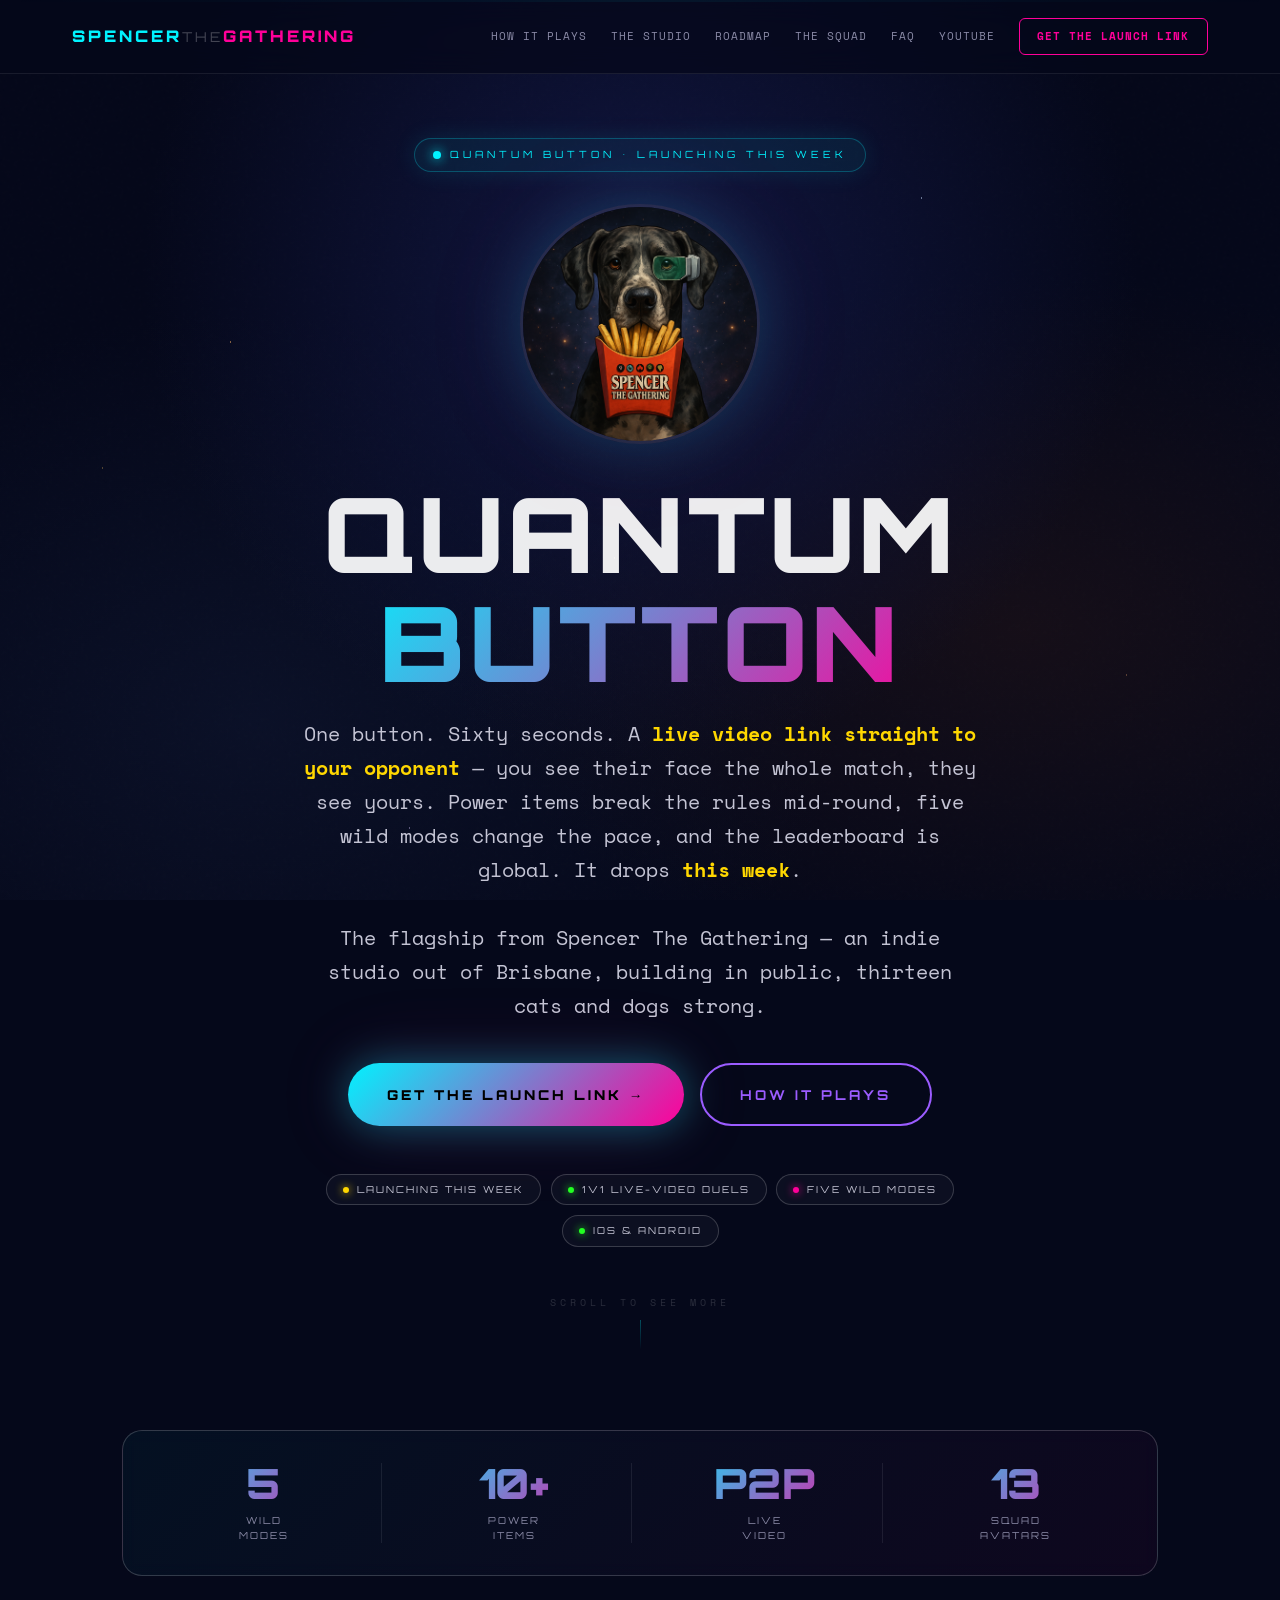
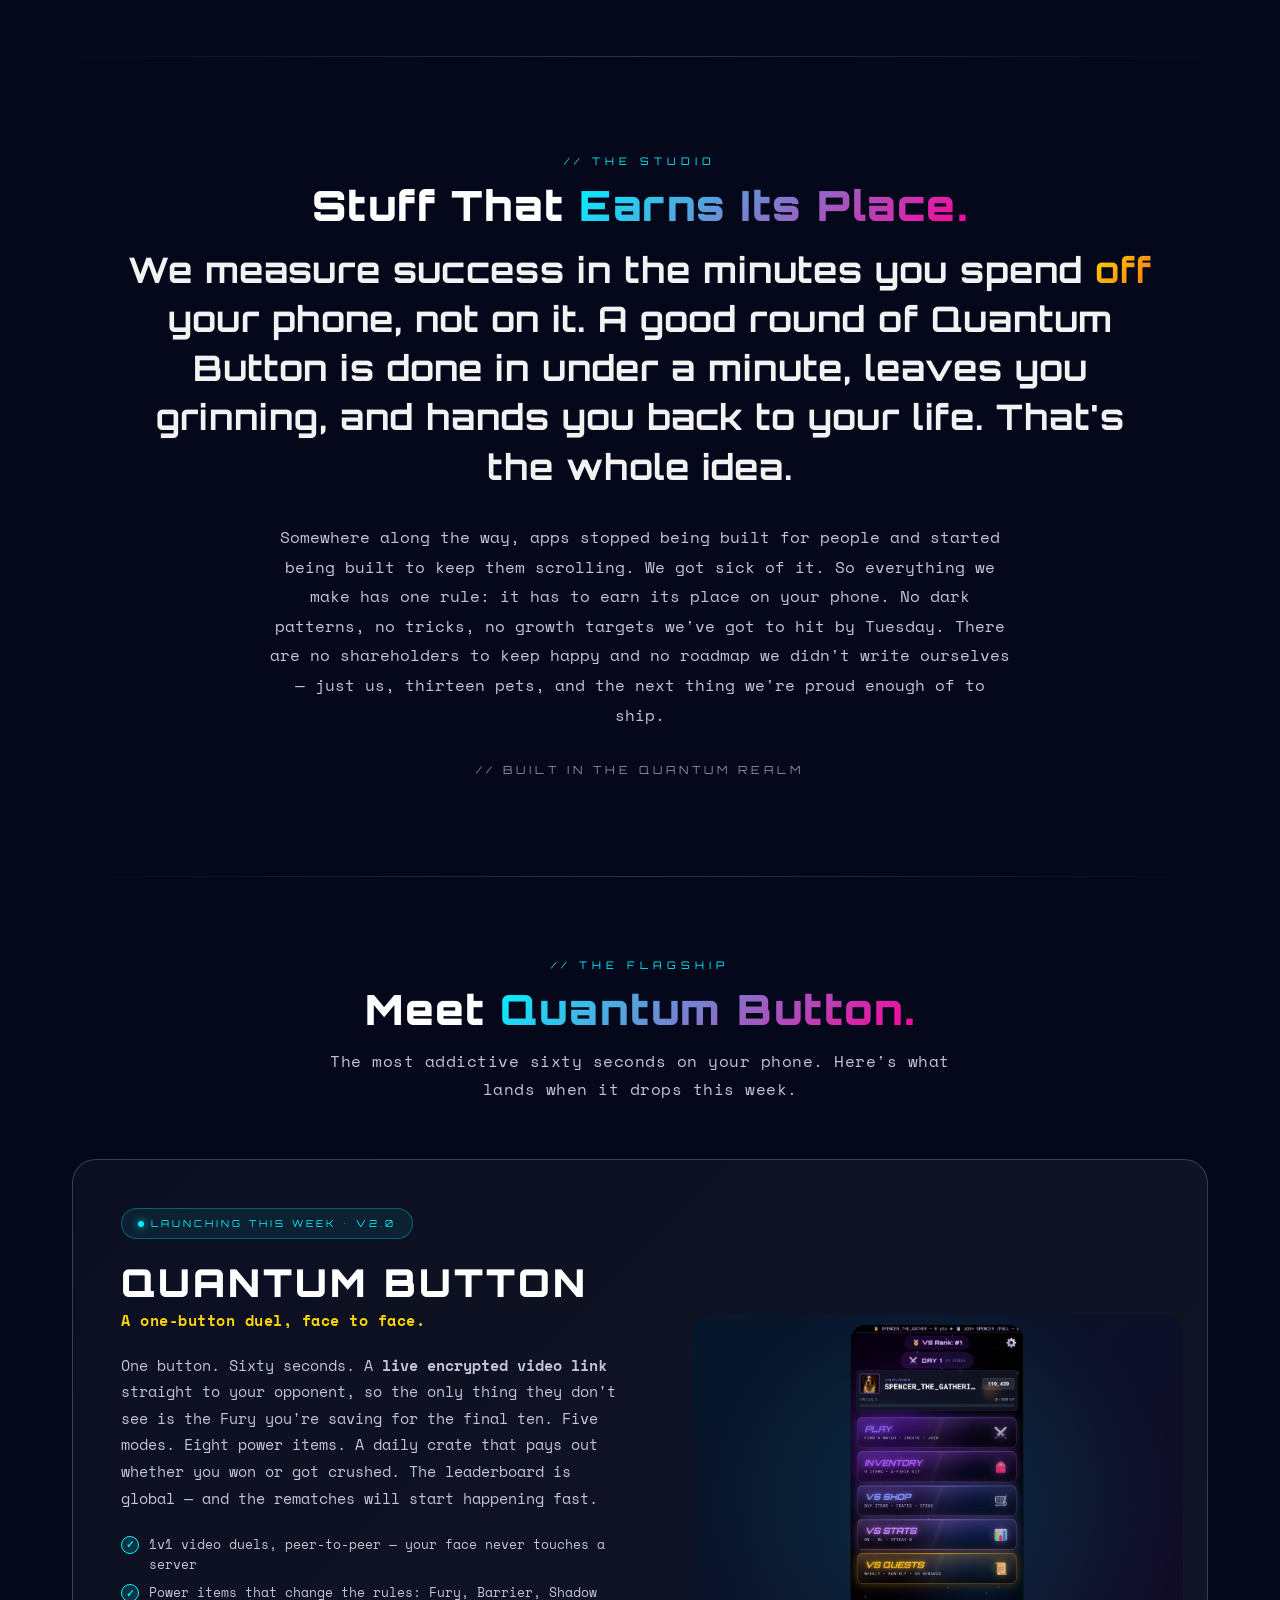
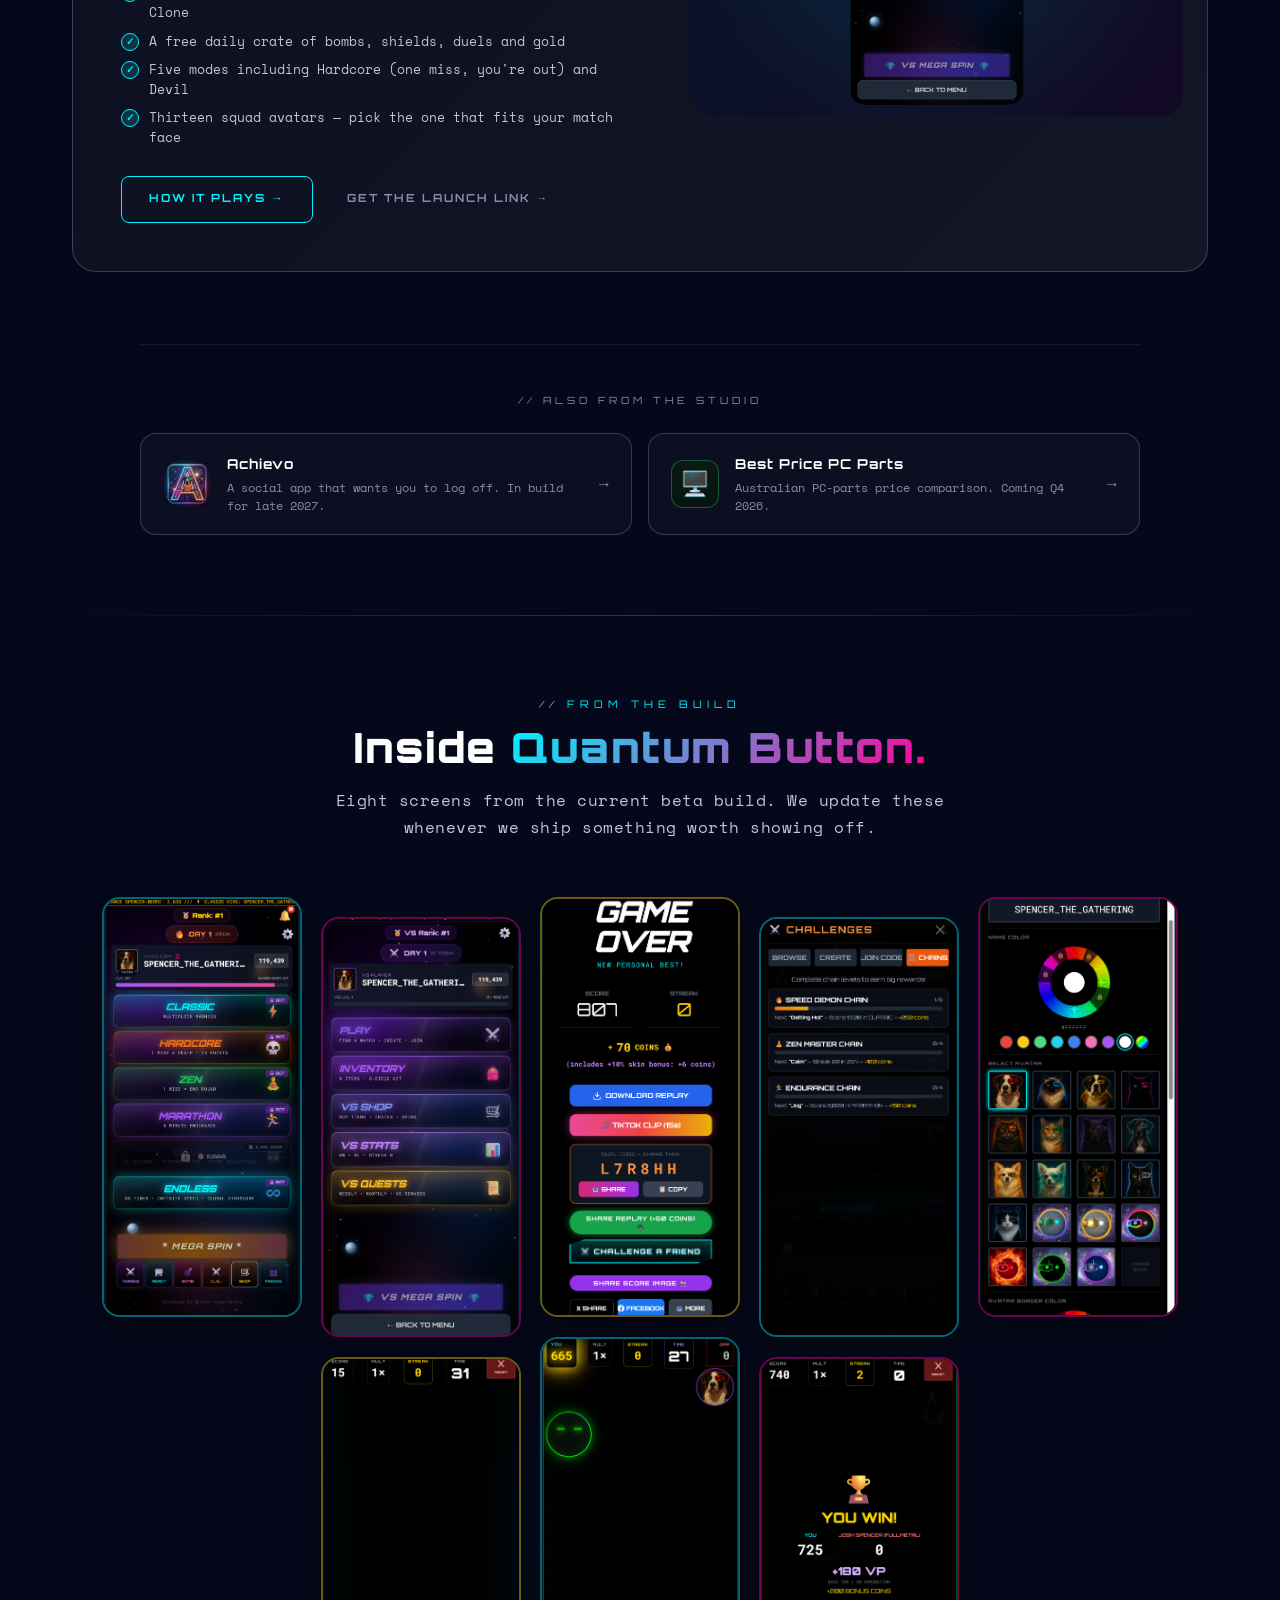
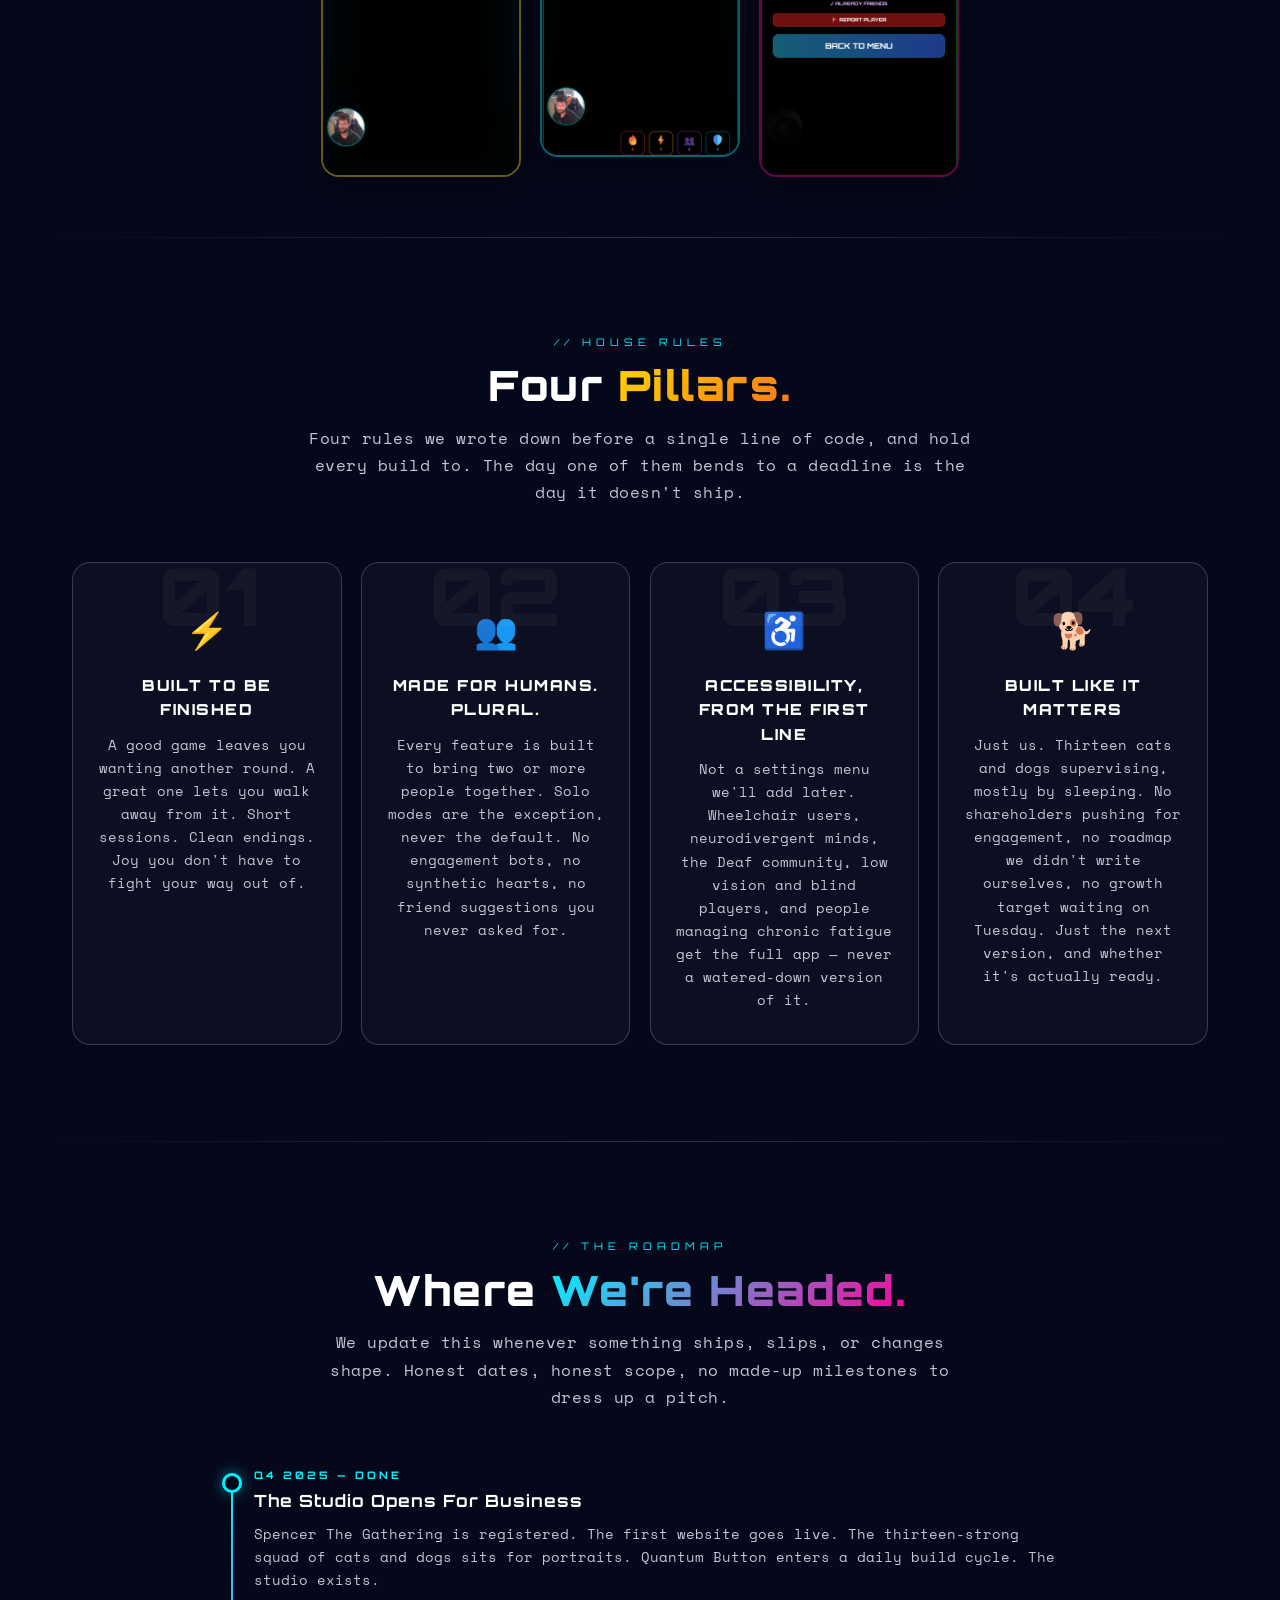
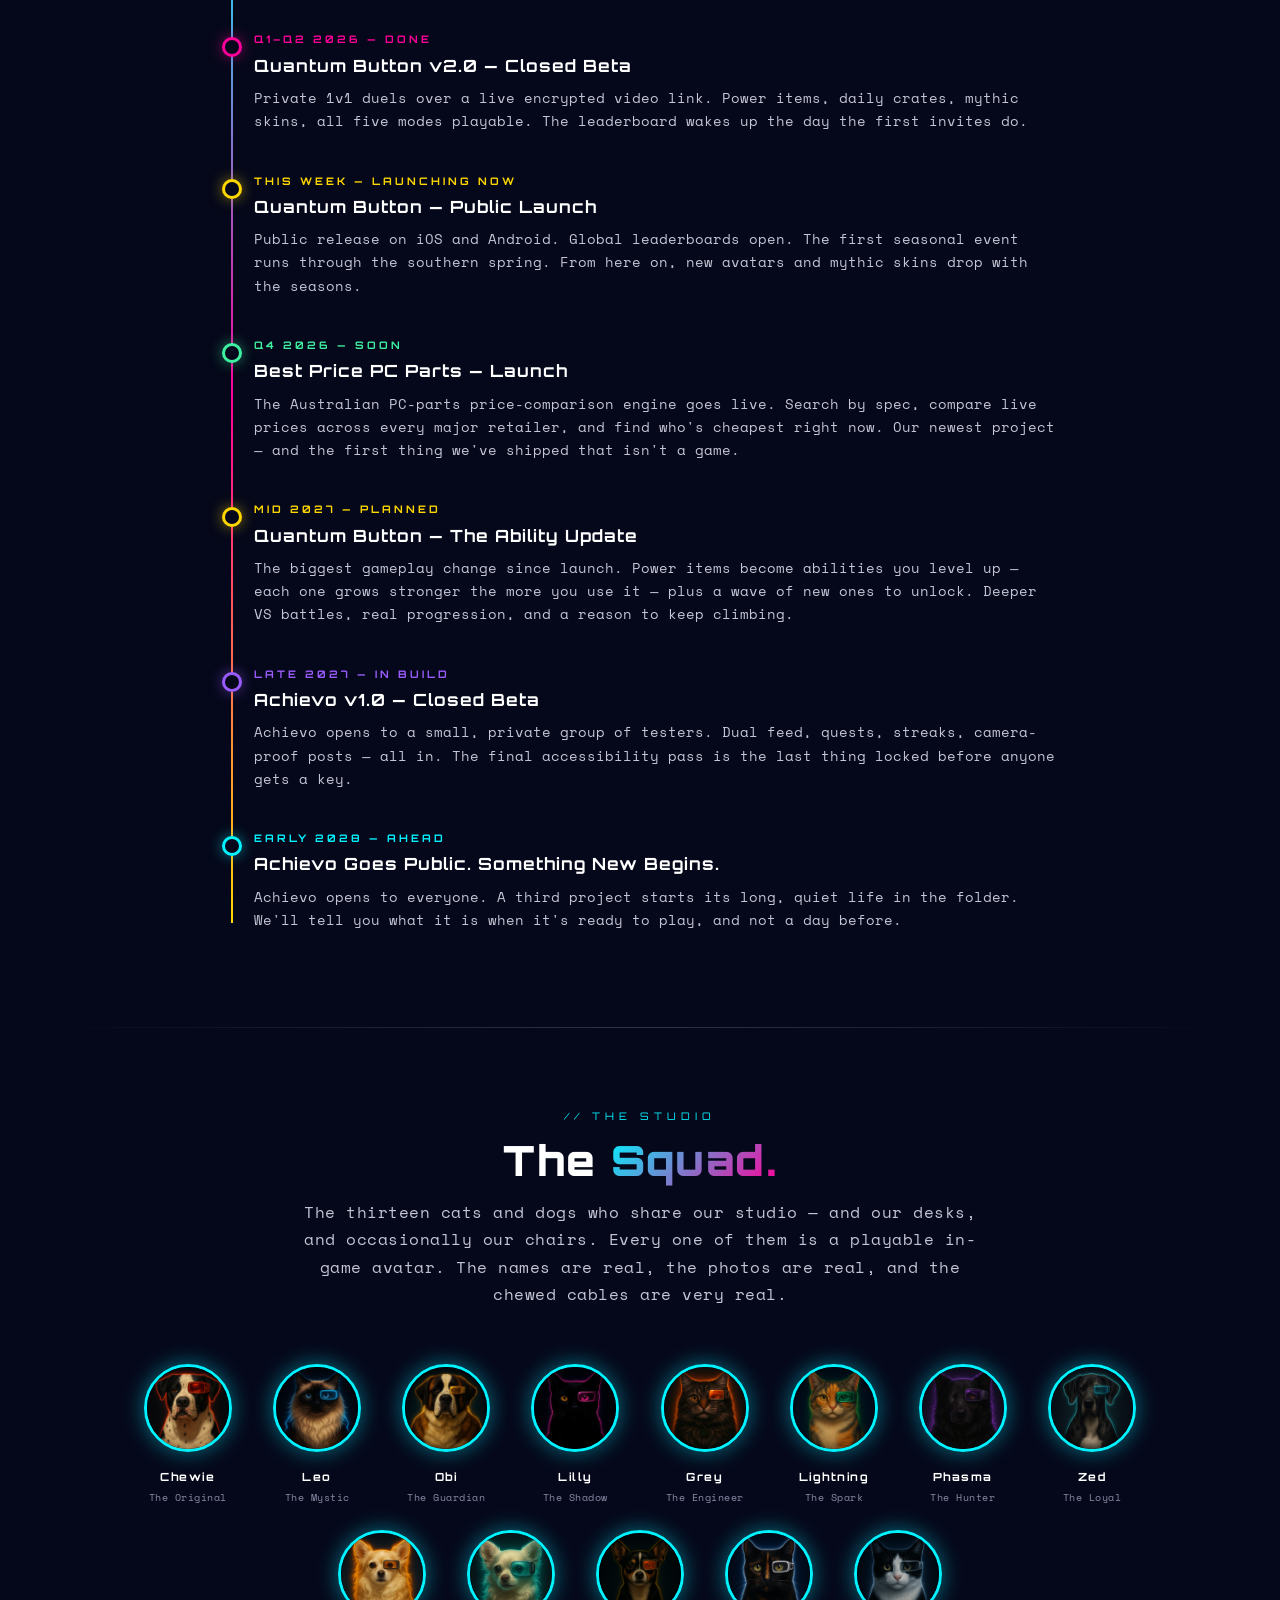
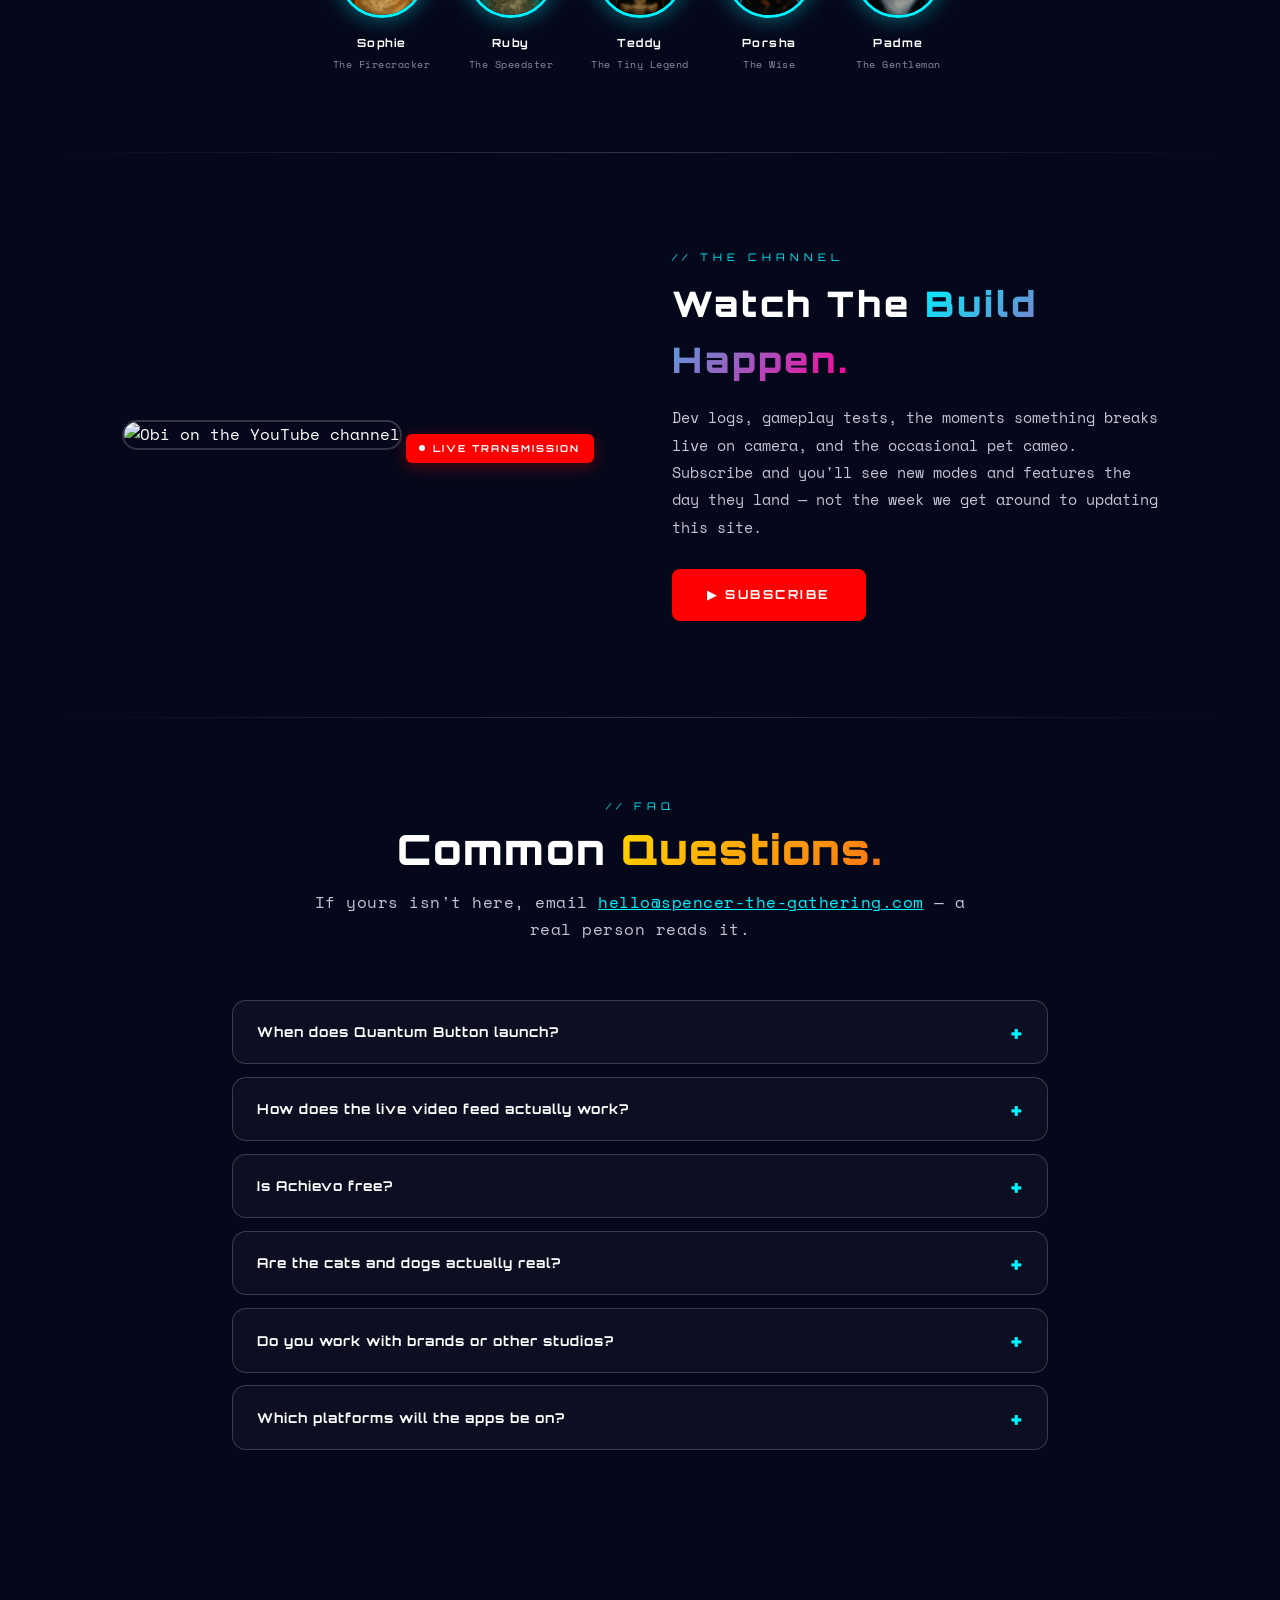
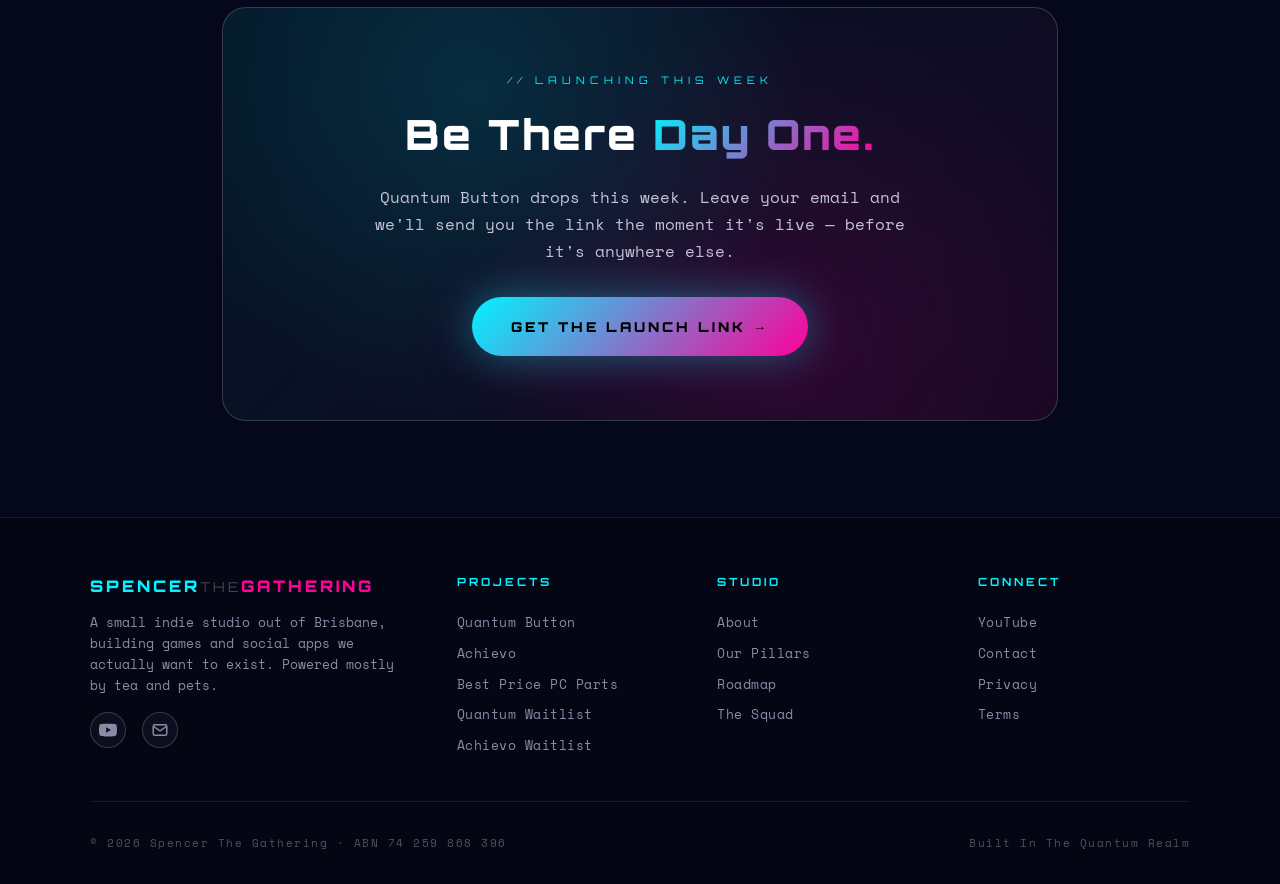
==== commit fa8aca30: "Fix nav wrapping on multi-word items + mark QB beta done - Nav: multi-word items ("Free vs Pro", "PC" ====
--- a/index.html
+++ b/index.html
@@ -60,7 +60,7 @@
         .logo{font-family:'Orbitron',sans-serif;font-weight:900;font-size:1rem;letter-spacing:3px;text-decoration:none;text-transform:uppercase;flex-shrink:0}
         .logo-spencer{color:var(--neon-blue)}.logo-the{color:rgba(255,255,255,.25);font-weight:400;font-size:.85rem}.logo-gathering{color:var(--neon-pink)}
         .nav-links{display:flex;gap:1.5rem;align-items:center}
-        .nav-links a{color:var(--text-dim);text-decoration:none;font-size:.7rem;letter-spacing:2px;text-transform:uppercase;transition:all .3s;position:relative}
+        .nav-links a{color:var(--text-dim);text-decoration:none;font-size:.7rem;letter-spacing:1px;text-transform:uppercase;white-space:nowrap;transition:all .3s;position:relative}
         .nav-links a::after{content:'';position:absolute;bottom:-4px;left:0;width:0;height:1px;background:var(--neon-blue);box-shadow:0 0 8px var(--neon-blue);transition:width .3s}
         .nav-links a:hover{color:var(--neon-blue)}.nav-links a:hover::after{width:100%}
         .nav-cta{padding:.55rem 1.1rem;border:1px solid var(--neon-pink);color:var(--neon-pink)!important;border-radius:6px;font-weight:700}
@@ -667,12 +667,12 @@
                 <div class="tl-desc">Spencer The Gathering is registered. The first website goes live. The thirteen-strong squad of cats and dogs sits for portraits. Quantum Button enters a daily build cycle. The studio exists.</div>
             </div>
             <div class="tl-item pink">
-                <div class="tl-date">Q1–Q2 2026 — IN PROGRESS</div>
+                <div class="tl-date">Q1–Q2 2026 — DONE</div>
                 <div class="tl-title">Quantum Button v2.0 — Closed Beta</div>
                 <div class="tl-desc">Private 1v1 duels over a live encrypted video link. Power items, daily crates, mythic skins, all five modes playable. The leaderboard wakes up the day the first invites do.</div>
             </div>
             <div class="tl-item gold">
-                <div class="tl-date">Q3 2026 — NEXT</div>
+                <div class="tl-date">This Week — LAUNCHING NOW</div>
                 <div class="tl-title">Quantum Button — Public Launch</div>
                 <div class="tl-desc">Public release on iOS and Android. Global leaderboards open. The first seasonal event runs through the southern spring. From here on, new avatars and mythic skins drop with the seasons.</div>
             </div>
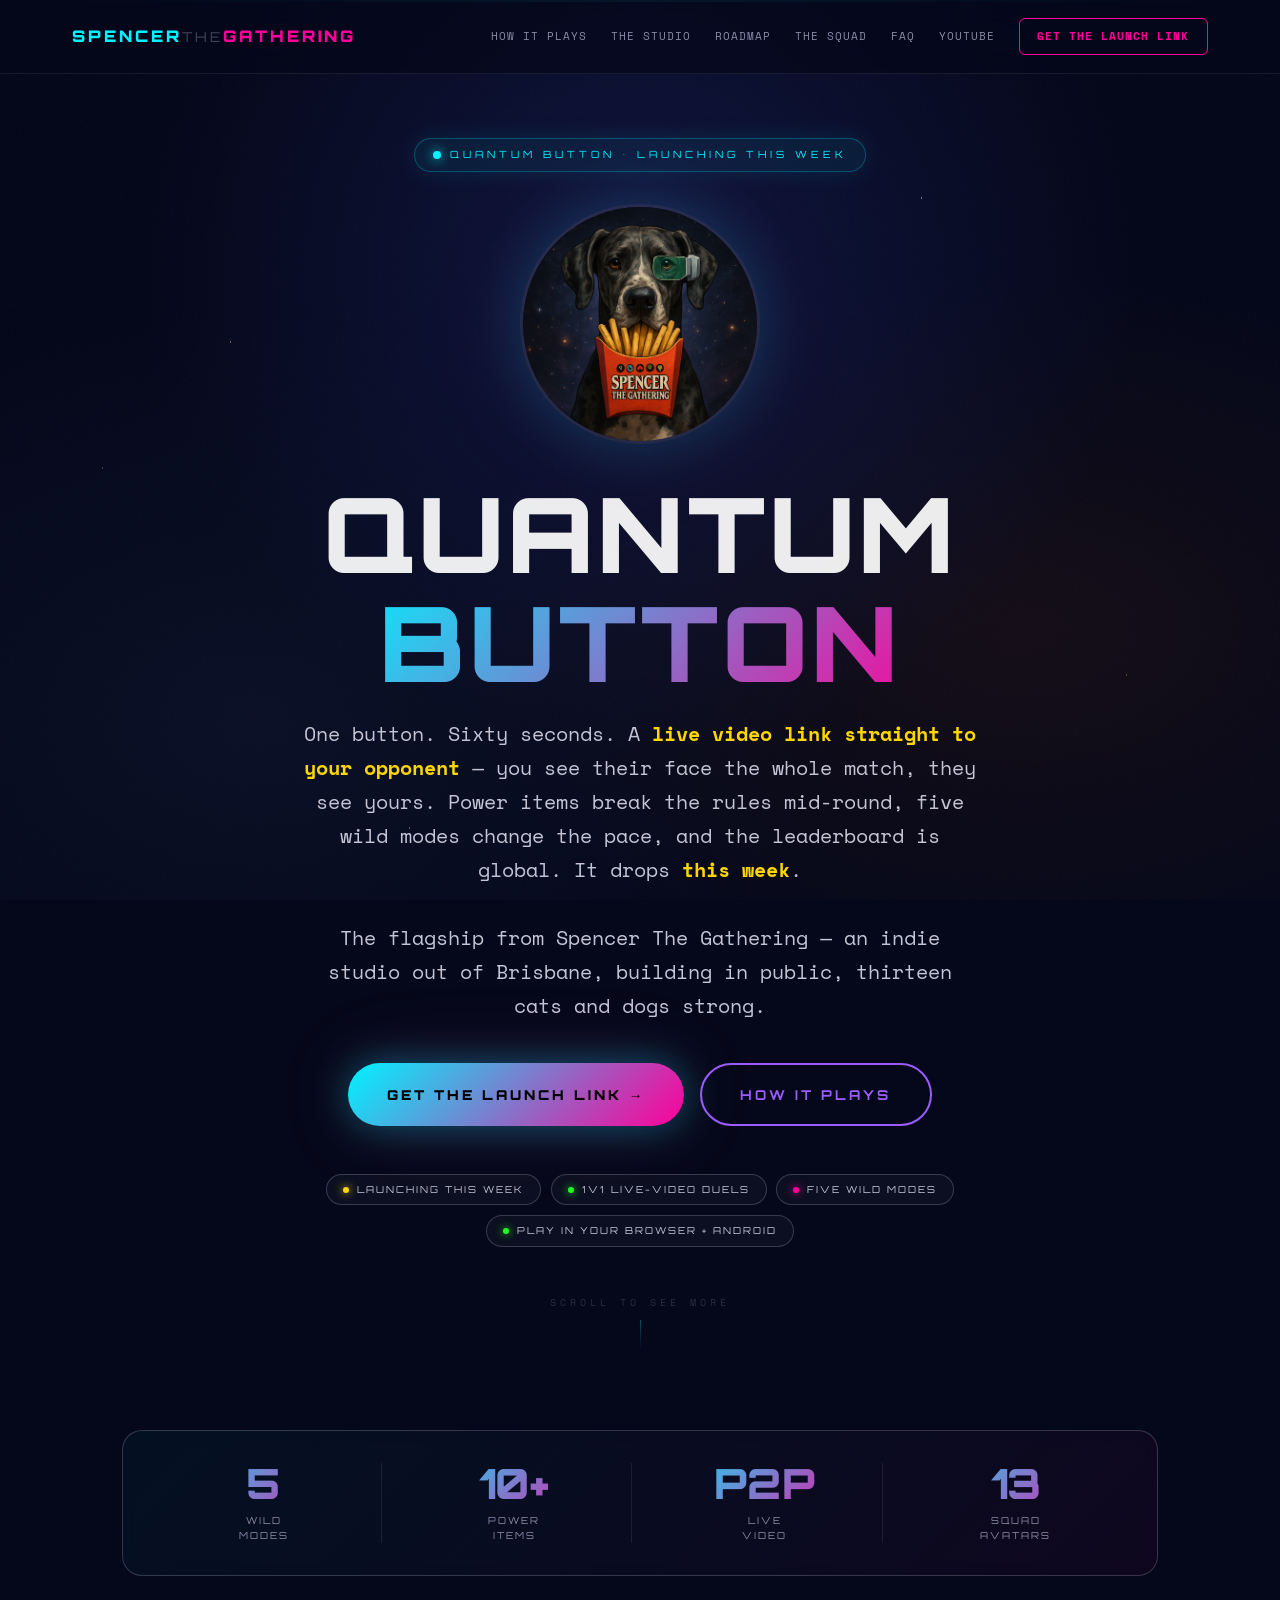
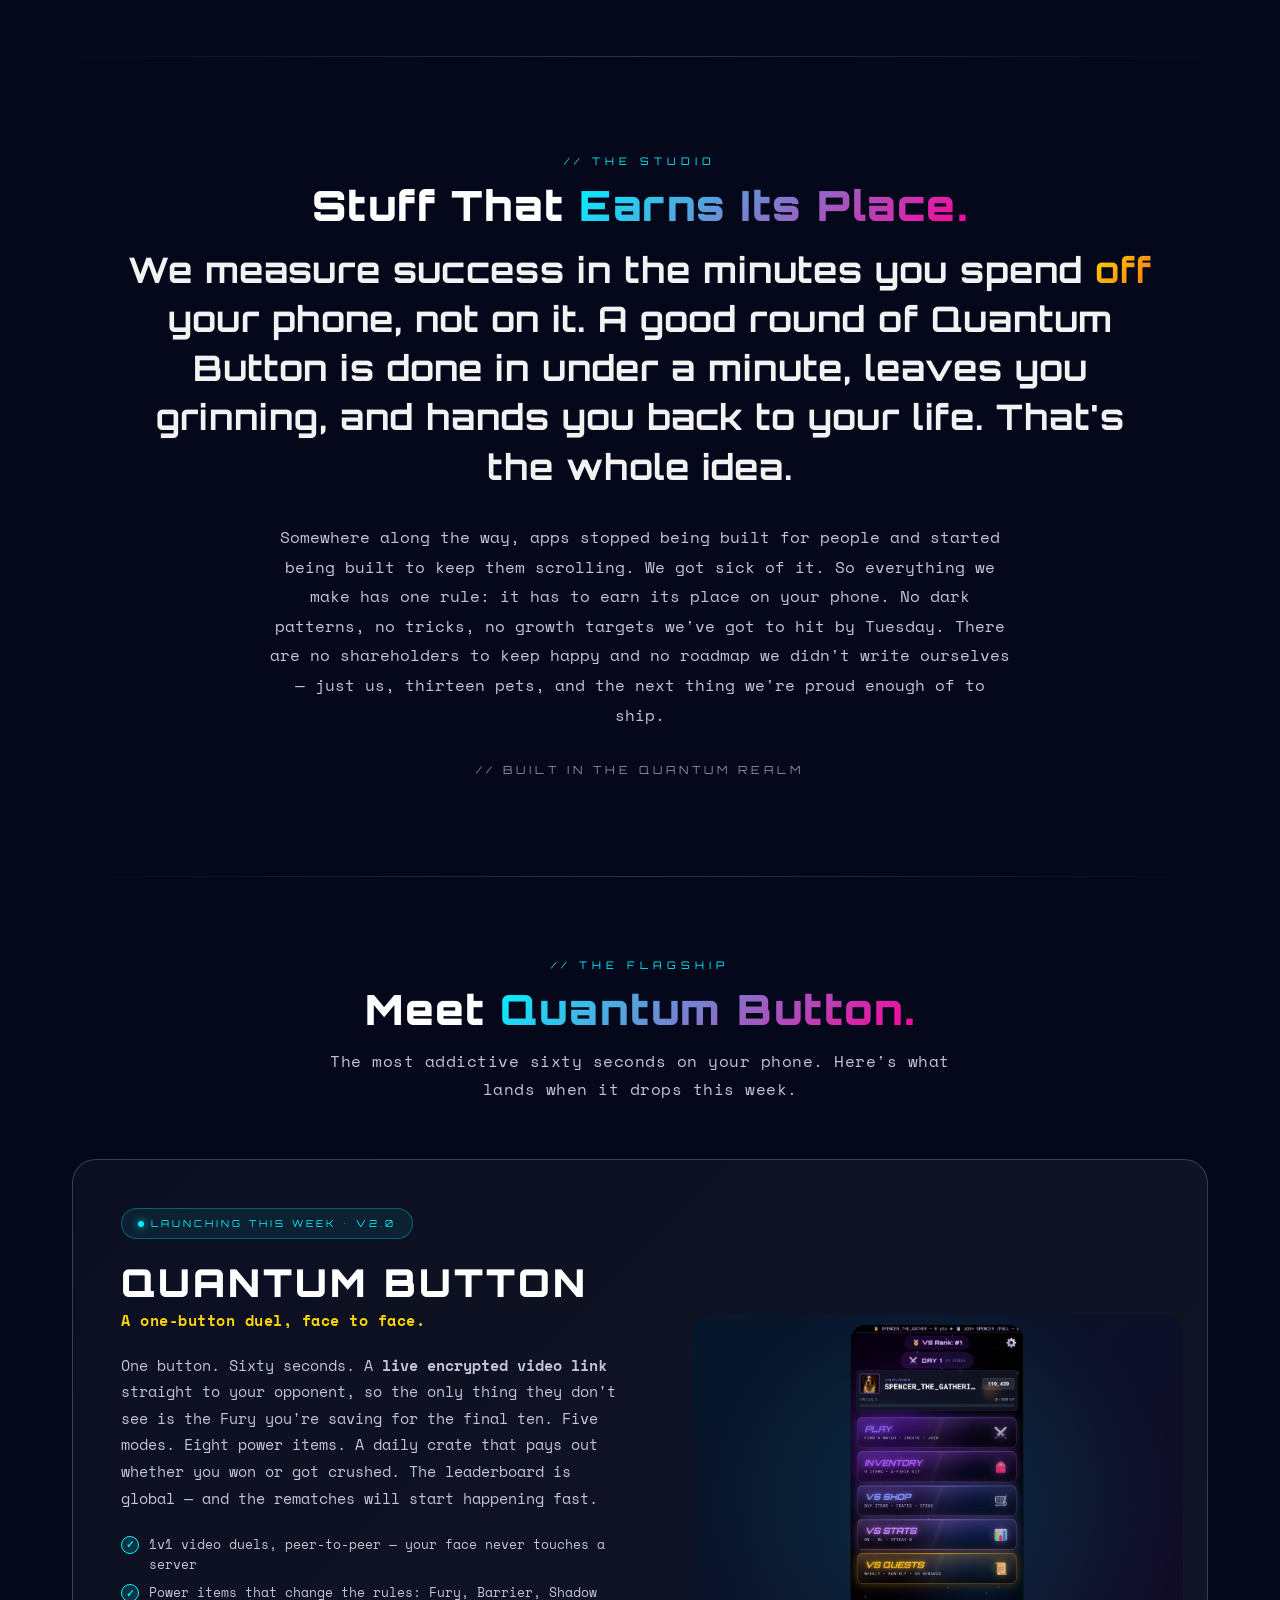
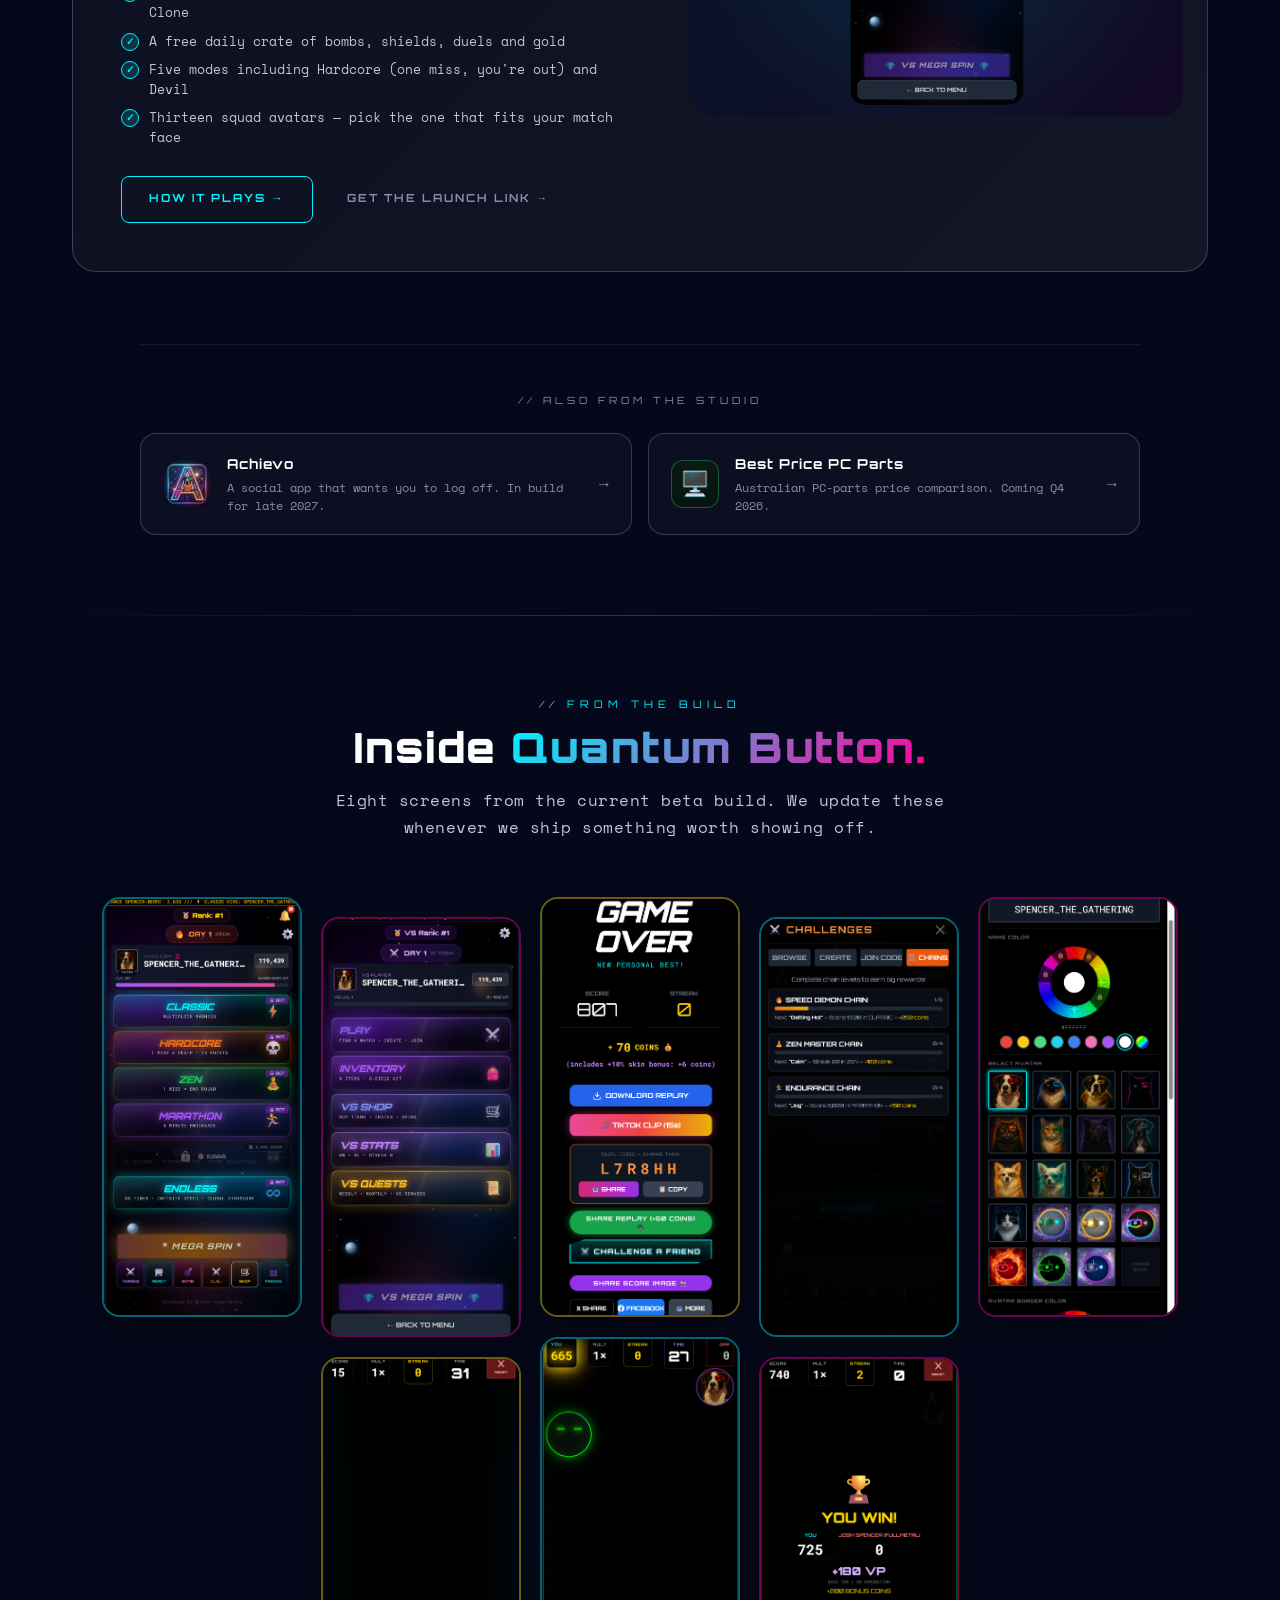
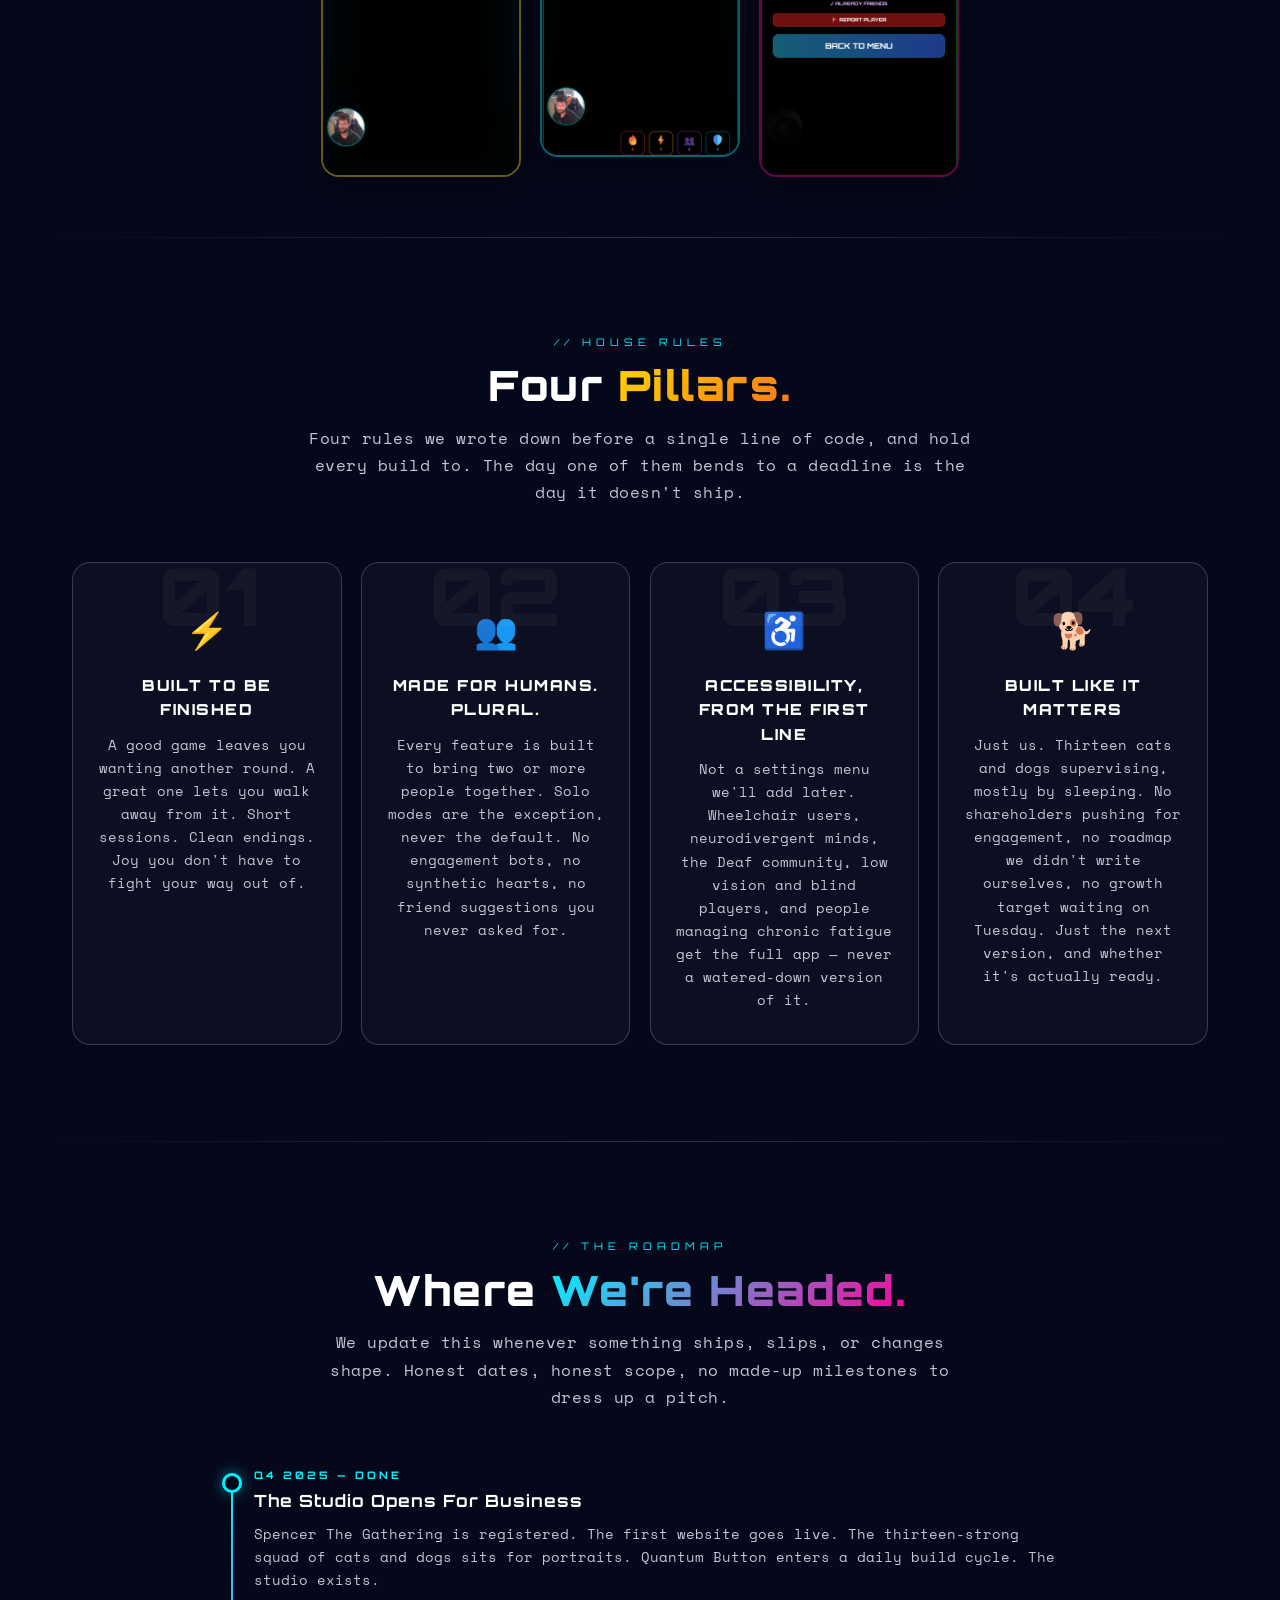
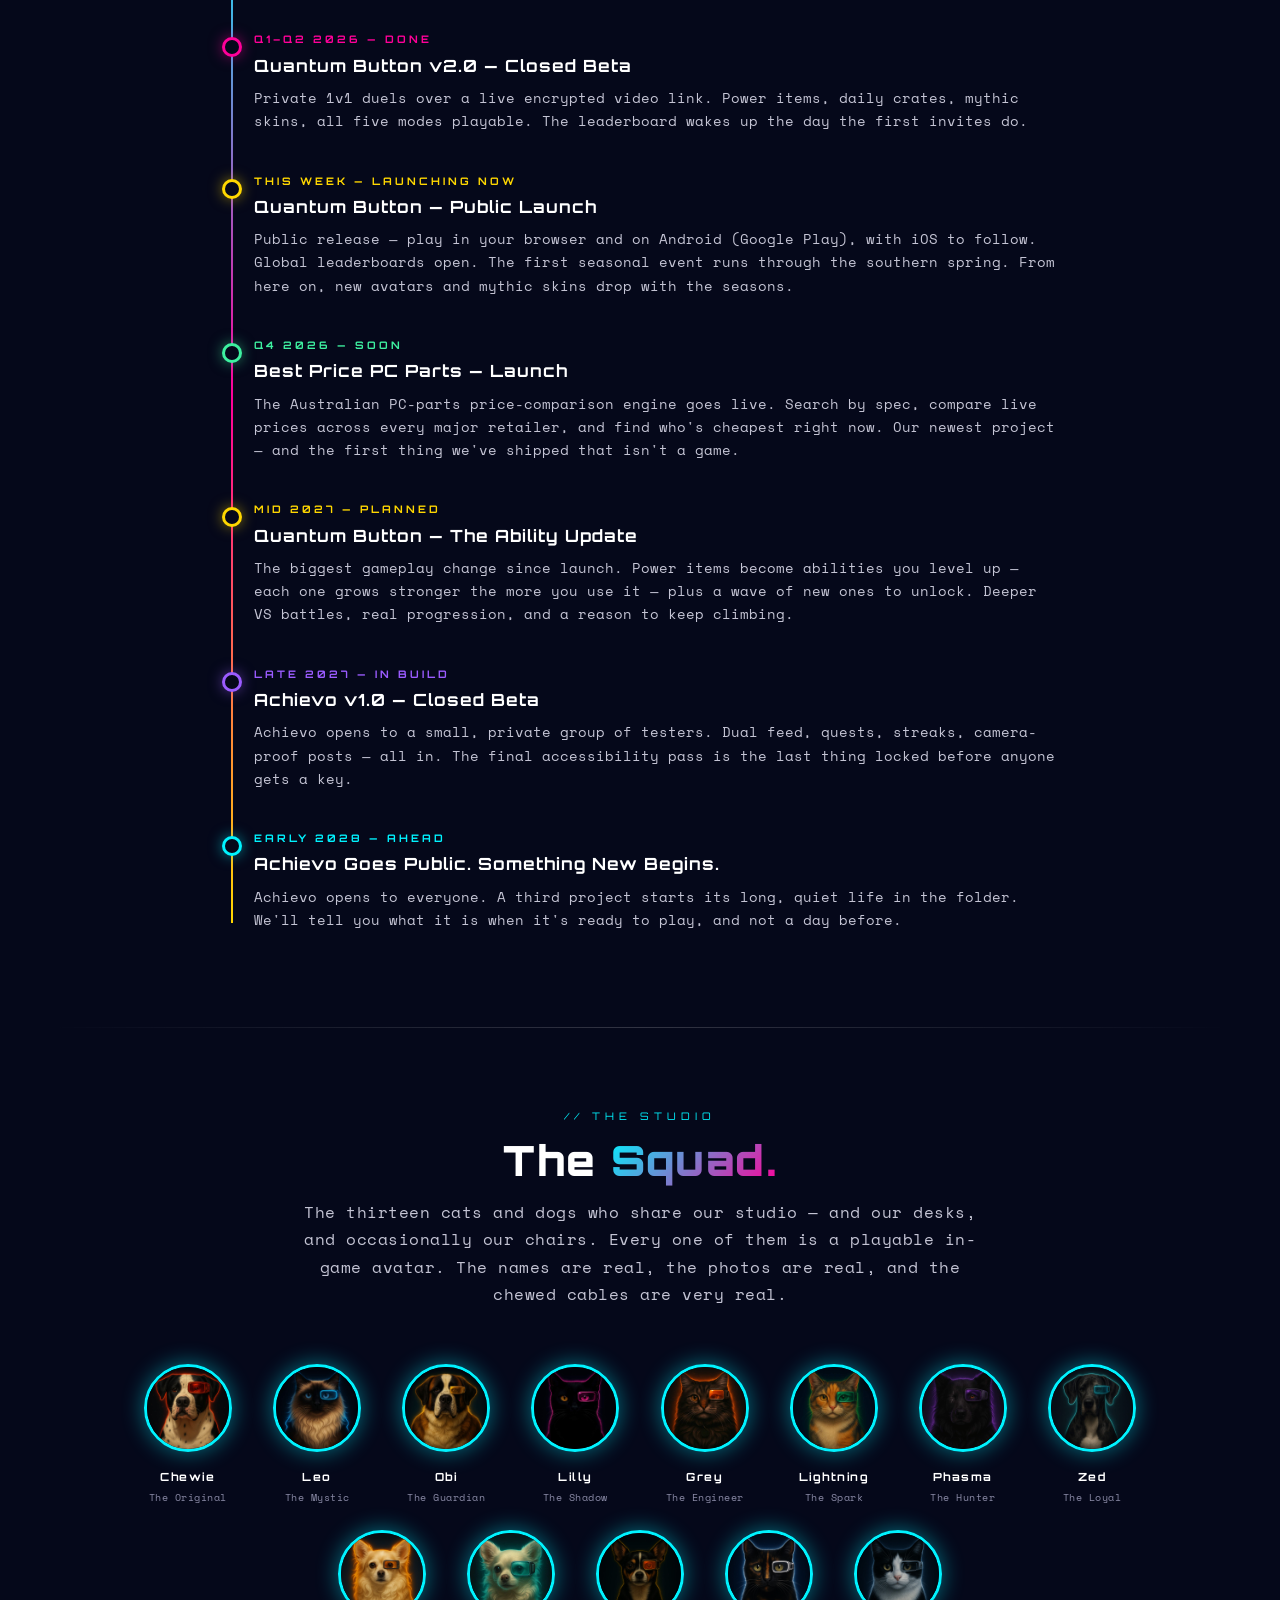
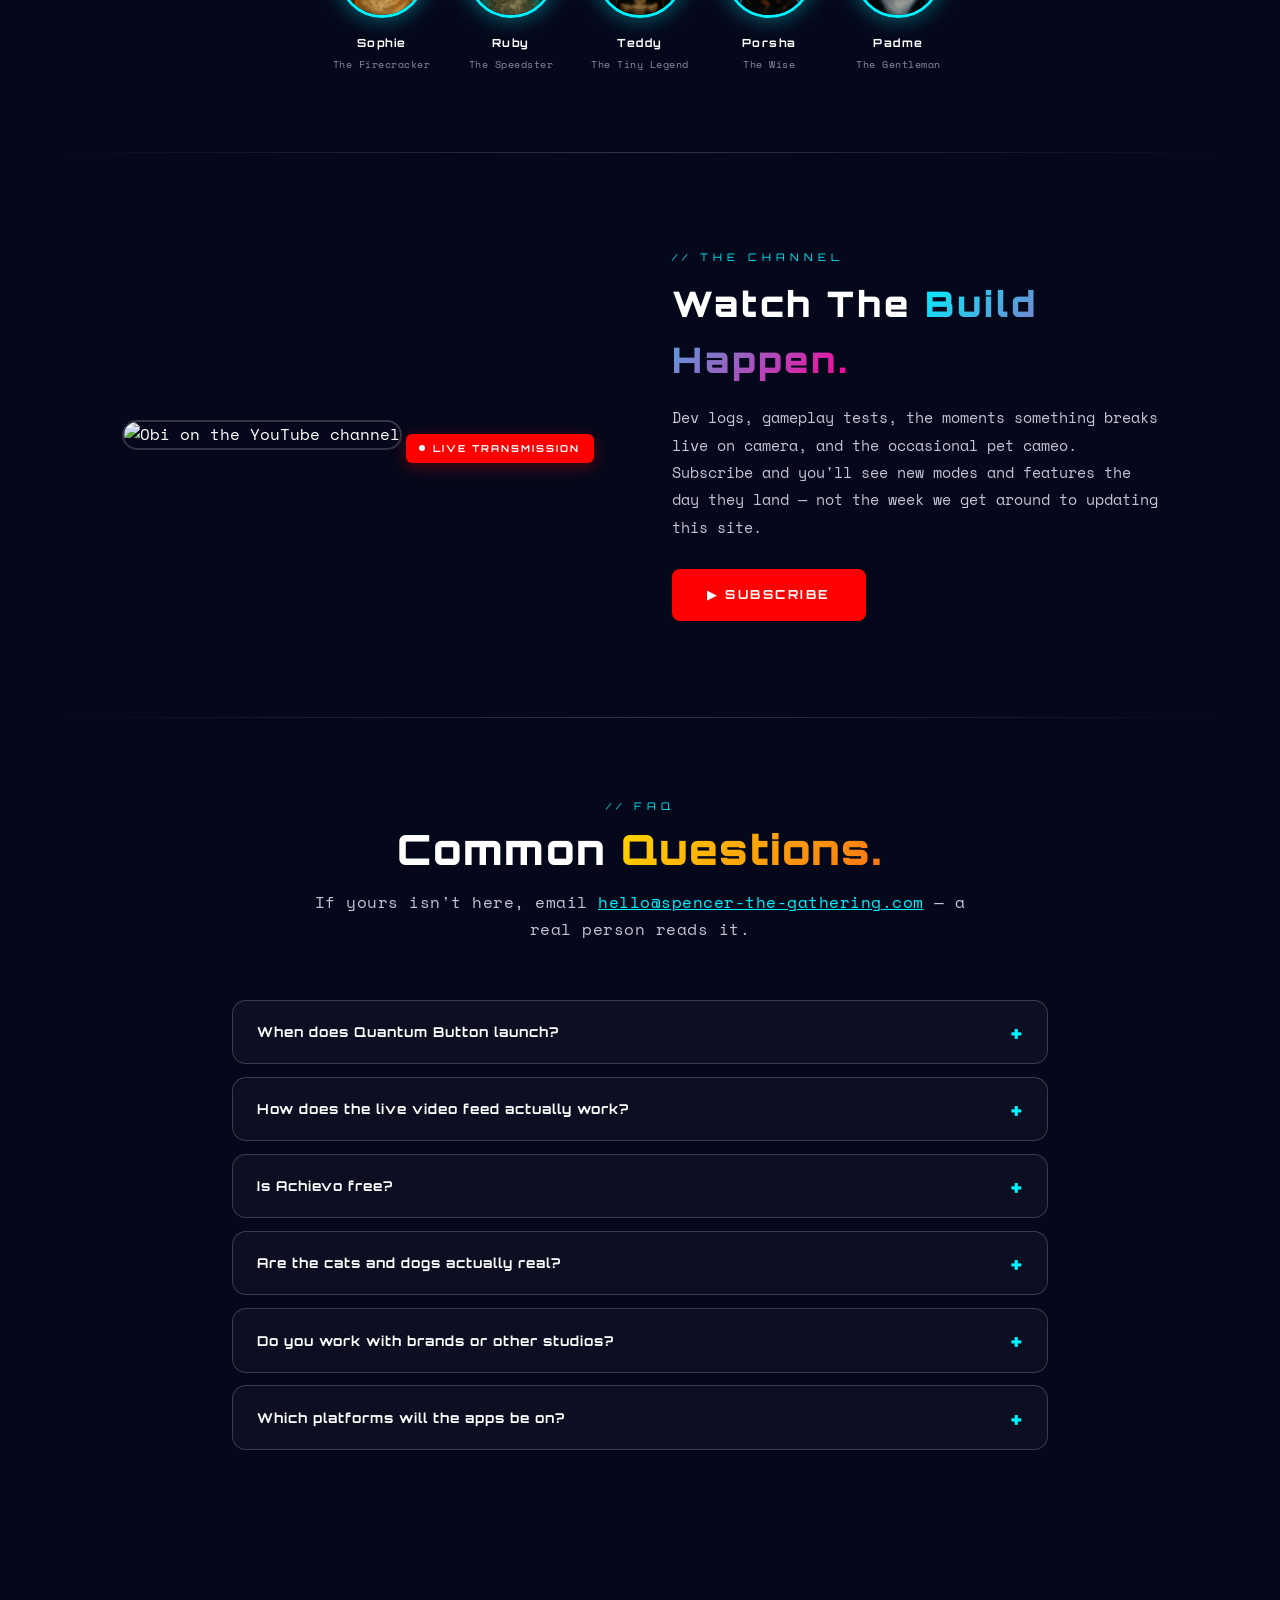
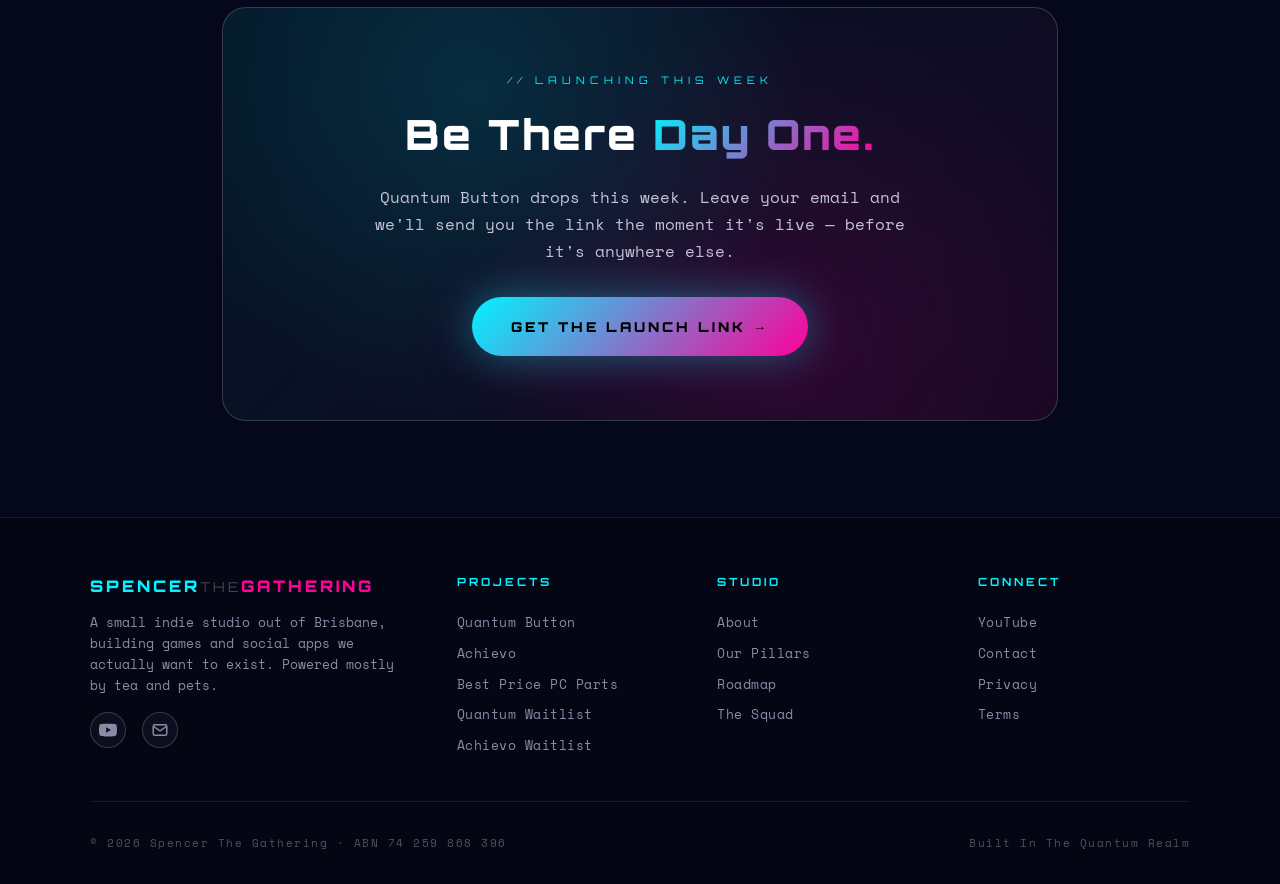
==== commit 03b3af83: "Fix platform claims: web + Android at launch, iOS later (not "iOS & Android") The site claimed "iOS " ====
--- a/index.html
+++ b/index.html
@@ -5,7 +5,7 @@
     <meta name="viewport" content="width=device-width, initial-scale=1.0">
     <meta name="google-adsense-account" content="ca-pub-4011788677979740">
     <title>Quantum Button — Launching This Week | Spencer The Gathering</title>
-    <meta name="description" content="Quantum Button is a one-button duel with a live video link to your opponent — sixty seconds, real faces, no mercy. The flagship from Spencer The Gathering, an indie games studio out of Brisbane. Launching this week on iOS & Android.">
+    <meta name="description" content="Quantum Button is a one-button duel with a live video link to your opponent — sixty seconds, real faces, no mercy. The flagship from Spencer The Gathering, an indie games studio out of Brisbane. Launching this week — play in your browser and on Android.">
     <meta name="author" content="Spencer The Gathering">
     <meta name="theme-color" content="#05081a">
     <meta property="og:title" content="Quantum Button — Launching This Week">
@@ -495,7 +495,7 @@
             <span class="hero-badge"><span class="dot gold"></span>Launching this week</span>
             <span class="hero-badge"><span class="dot"></span>1v1 live-video duels</span>
             <span class="hero-badge"><span class="dot pink"></span>Five wild modes</span>
-            <span class="hero-badge"><span class="dot"></span>iOS &amp; Android</span>
+            <span class="hero-badge"><span class="dot"></span>Play in your browser + Android</span>
         </div>
 
         <div class="scroll-hint">Scroll To See More</div>
@@ -674,7 +674,7 @@
             <div class="tl-item gold">
                 <div class="tl-date">This Week — LAUNCHING NOW</div>
                 <div class="tl-title">Quantum Button — Public Launch</div>
-                <div class="tl-desc">Public release on iOS and Android. Global leaderboards open. The first seasonal event runs through the southern spring. From here on, new avatars and mythic skins drop with the seasons.</div>
+                <div class="tl-desc">Public release — play in your browser and on Android (Google Play), with iOS to follow. Global leaderboards open. The first seasonal event runs through the southern spring. From here on, new avatars and mythic skins drop with the seasons.</div>
             </div>
             <div class="tl-item green">
                 <div class="tl-date">Q4 2026 — SOON</div>
@@ -770,7 +770,7 @@
         </details>
         <details class="faq-item">
             <summary>Which platforms will the apps be on?</summary>
-            <div class="faq-body">iOS and Android at launch for both apps. A web build is on the longer roadmap, not the next twelve months.</div>
+            <div class="faq-body">Quantum Button launches this week in your browser and on Android (Google Play) — no download needed to jump in. iOS follows once it's up and earning its keep. Achievo will take a similar path when it arrives.</div>
         </details>
     </section>
 
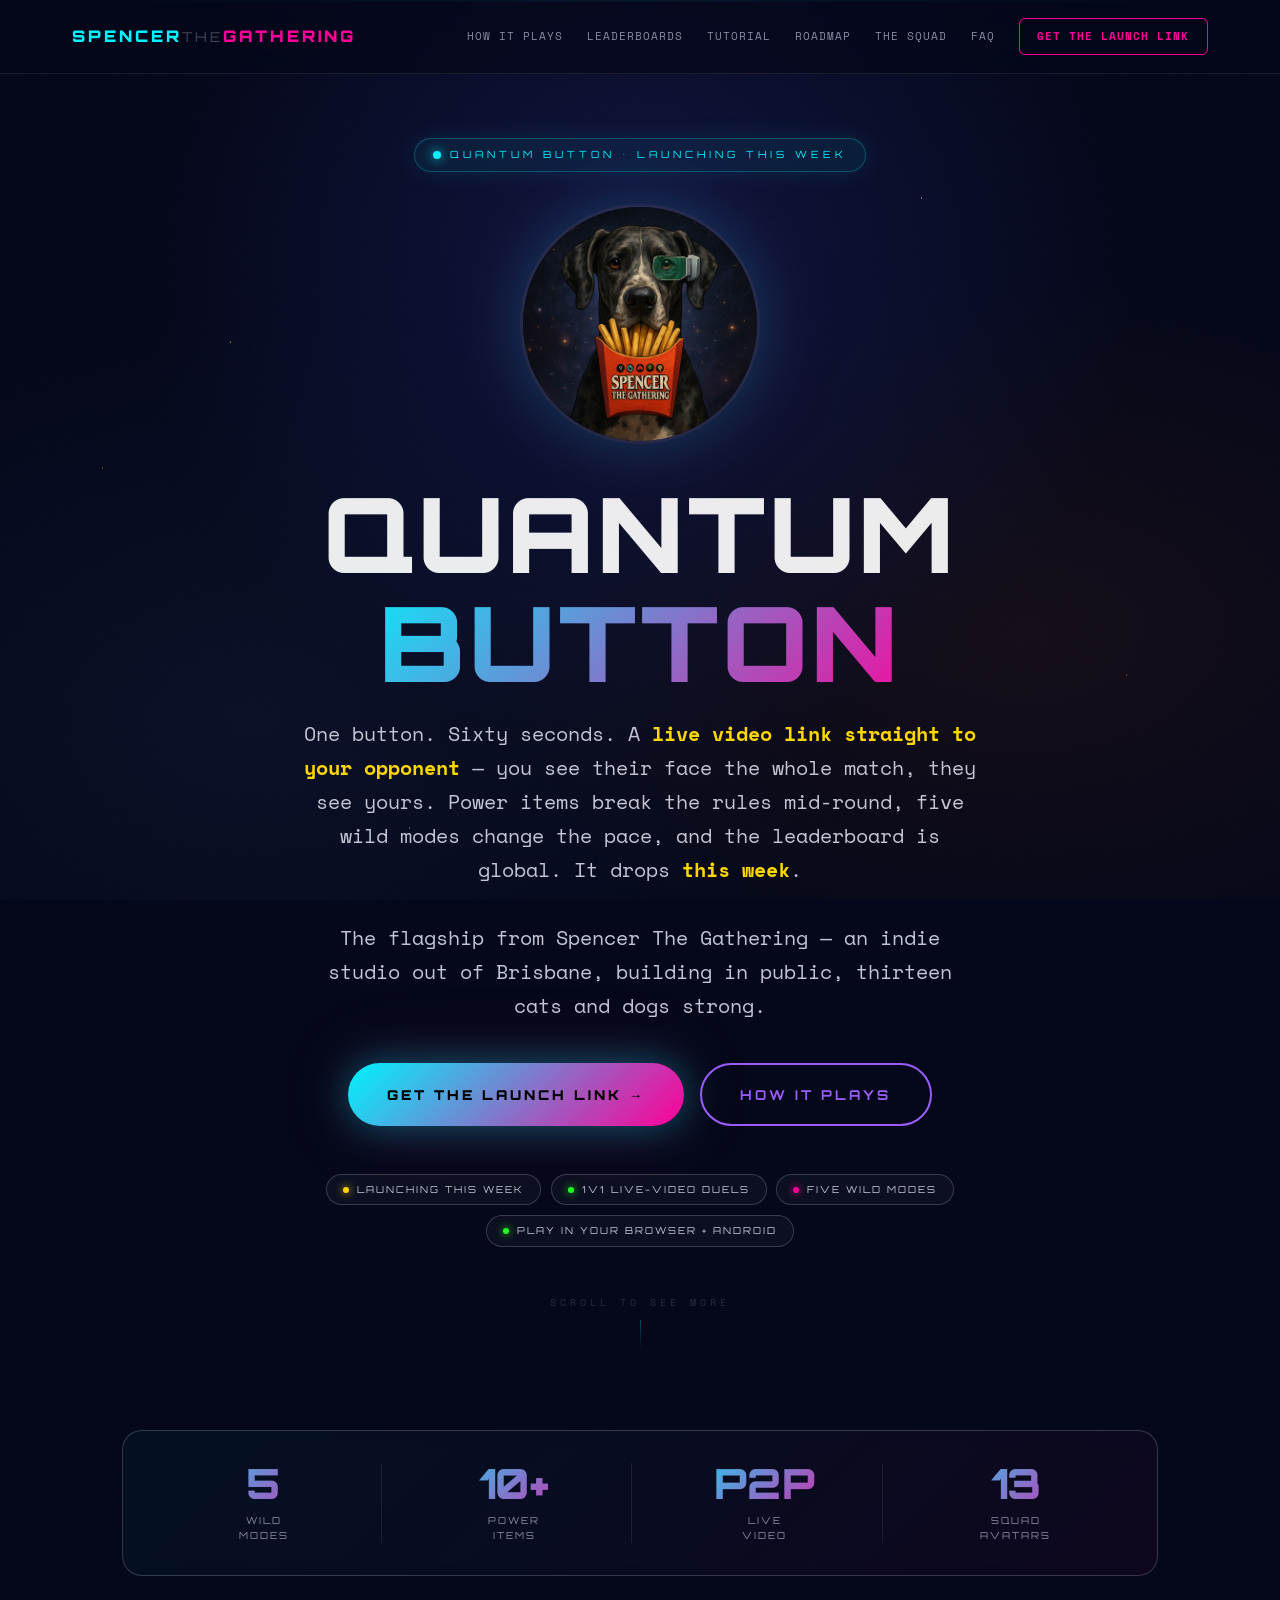
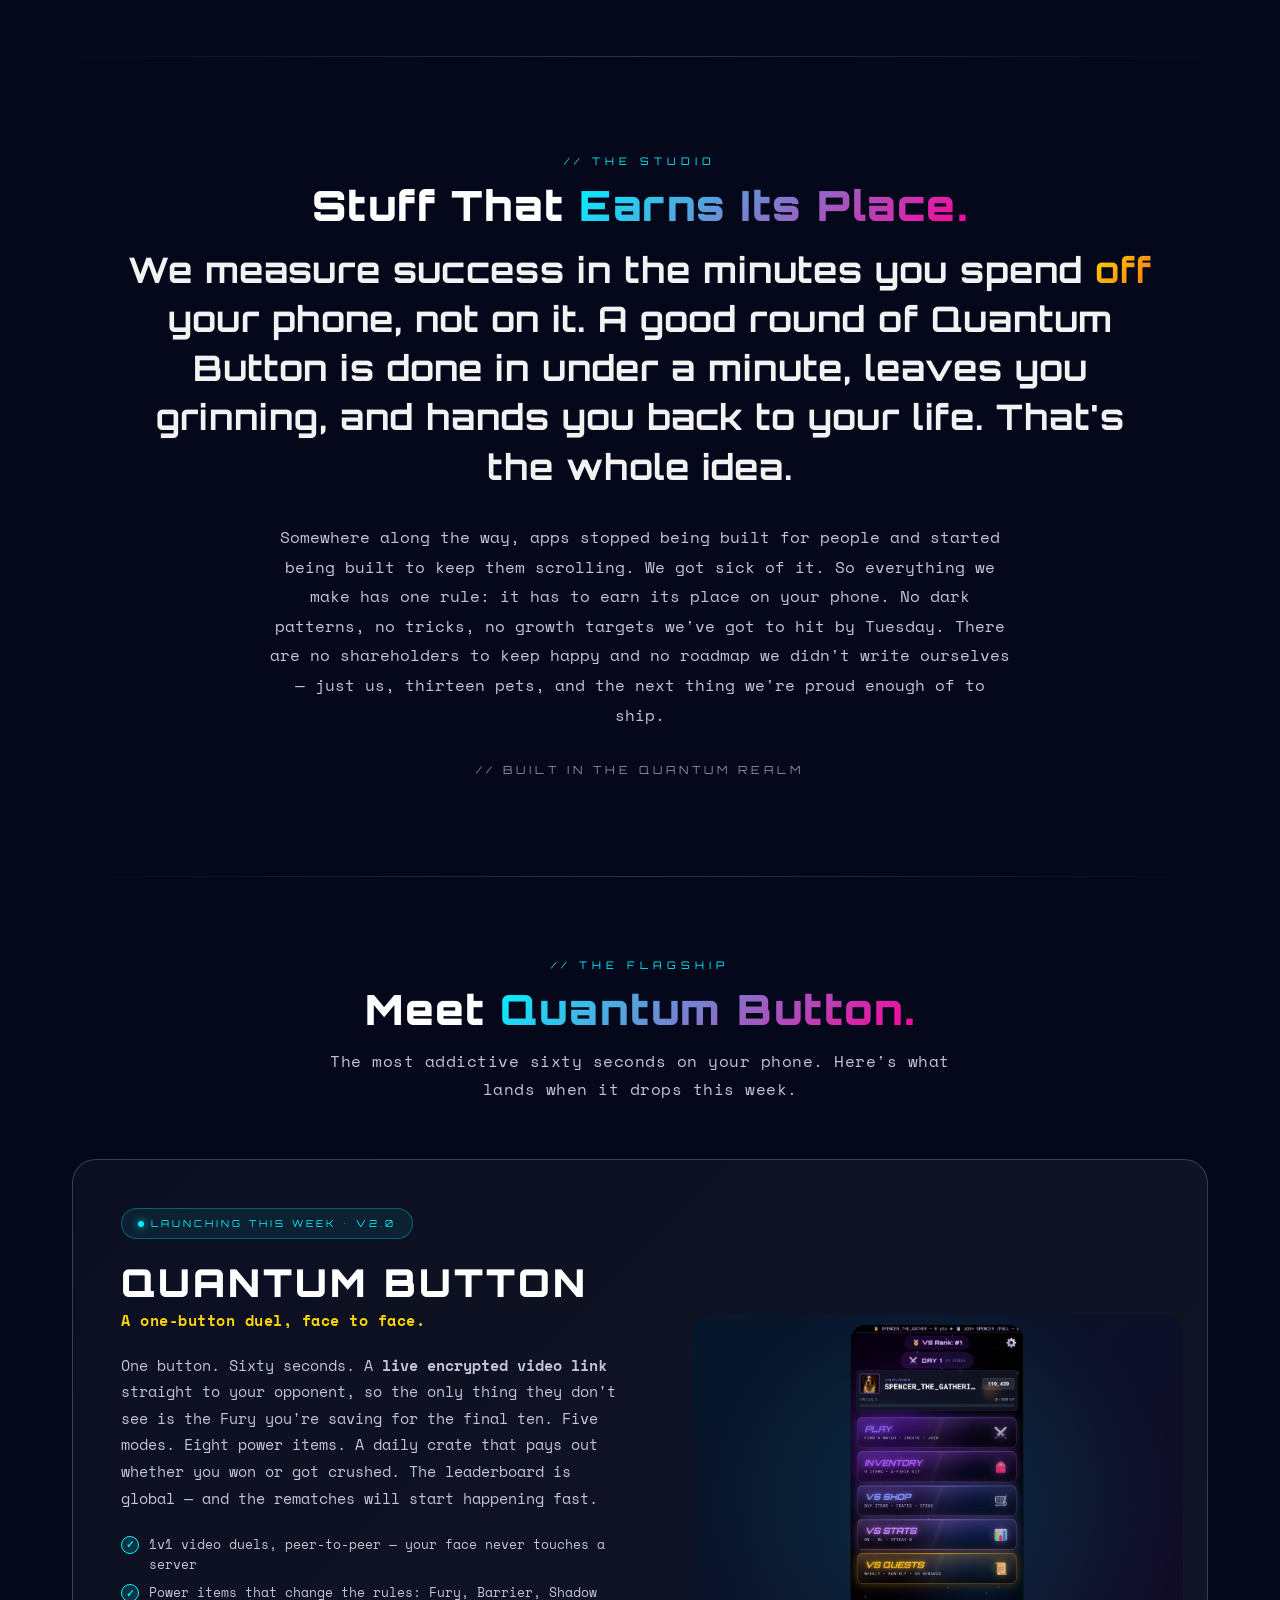
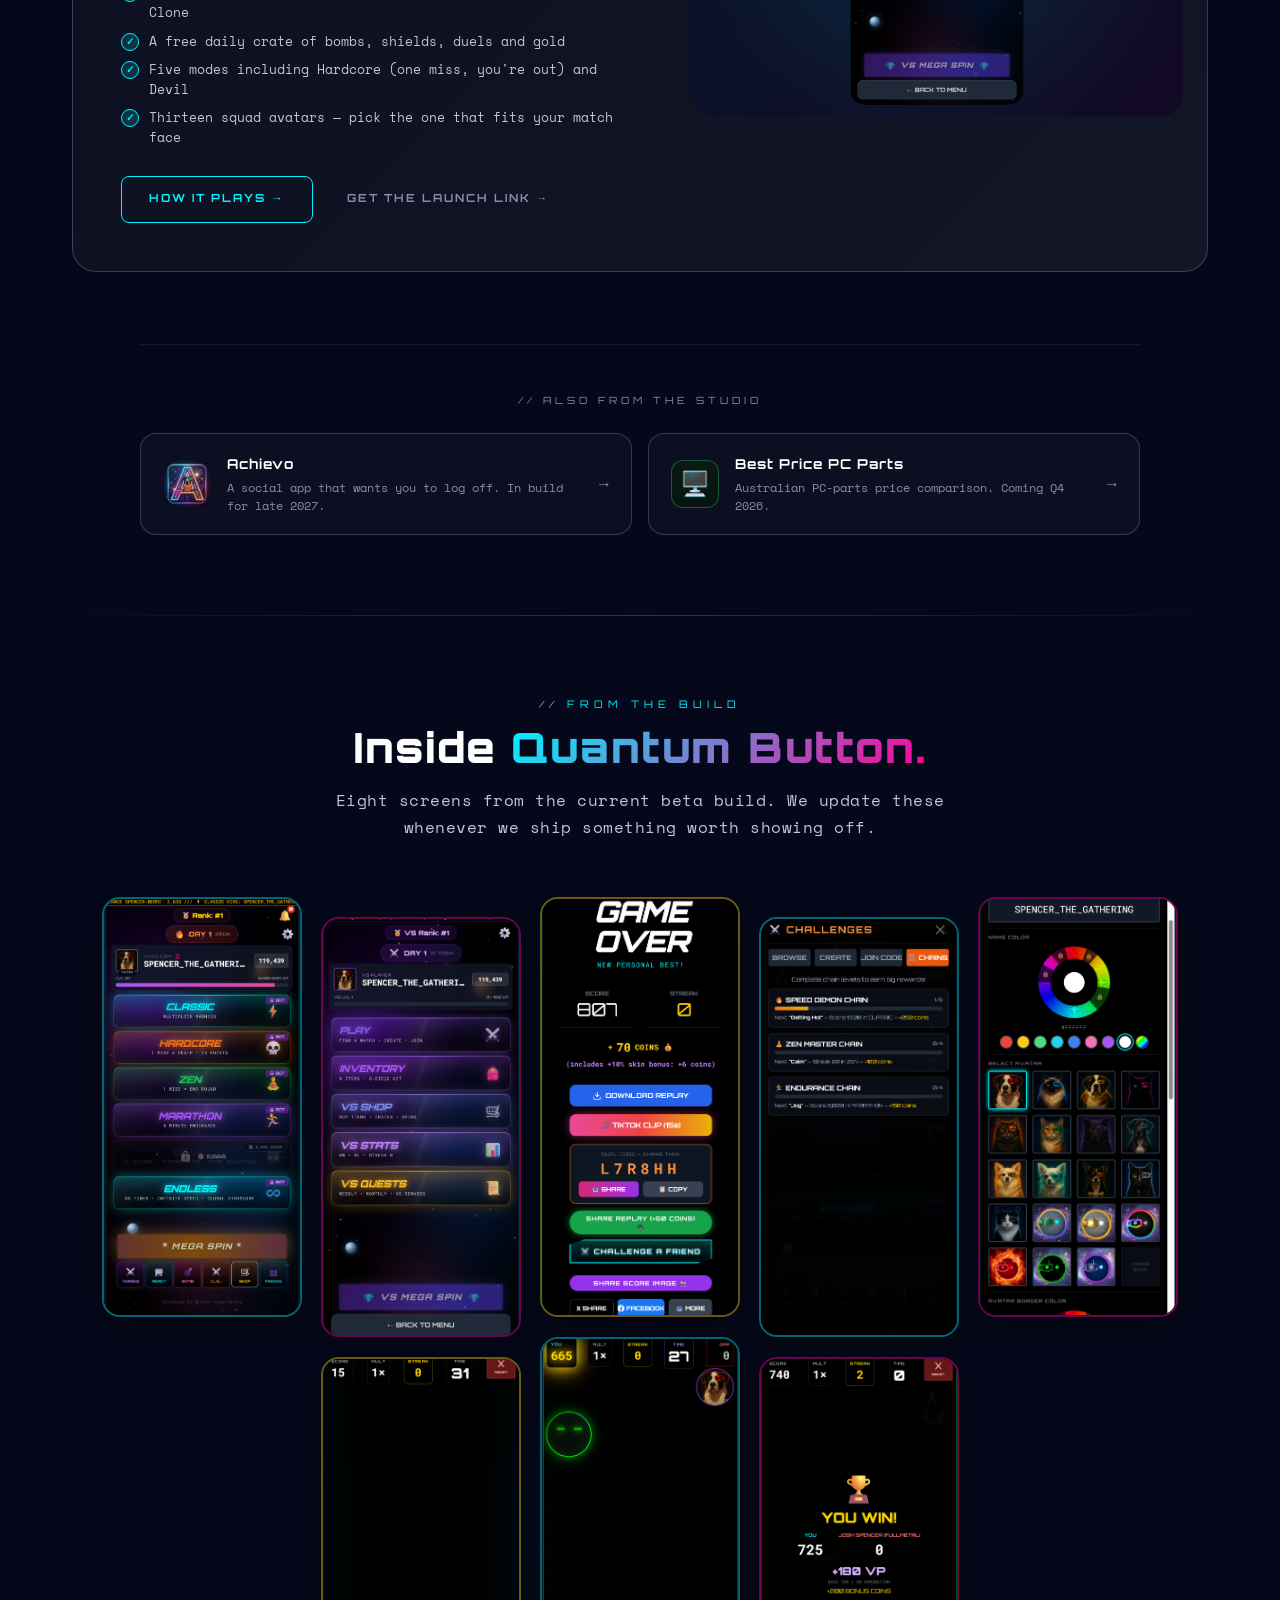
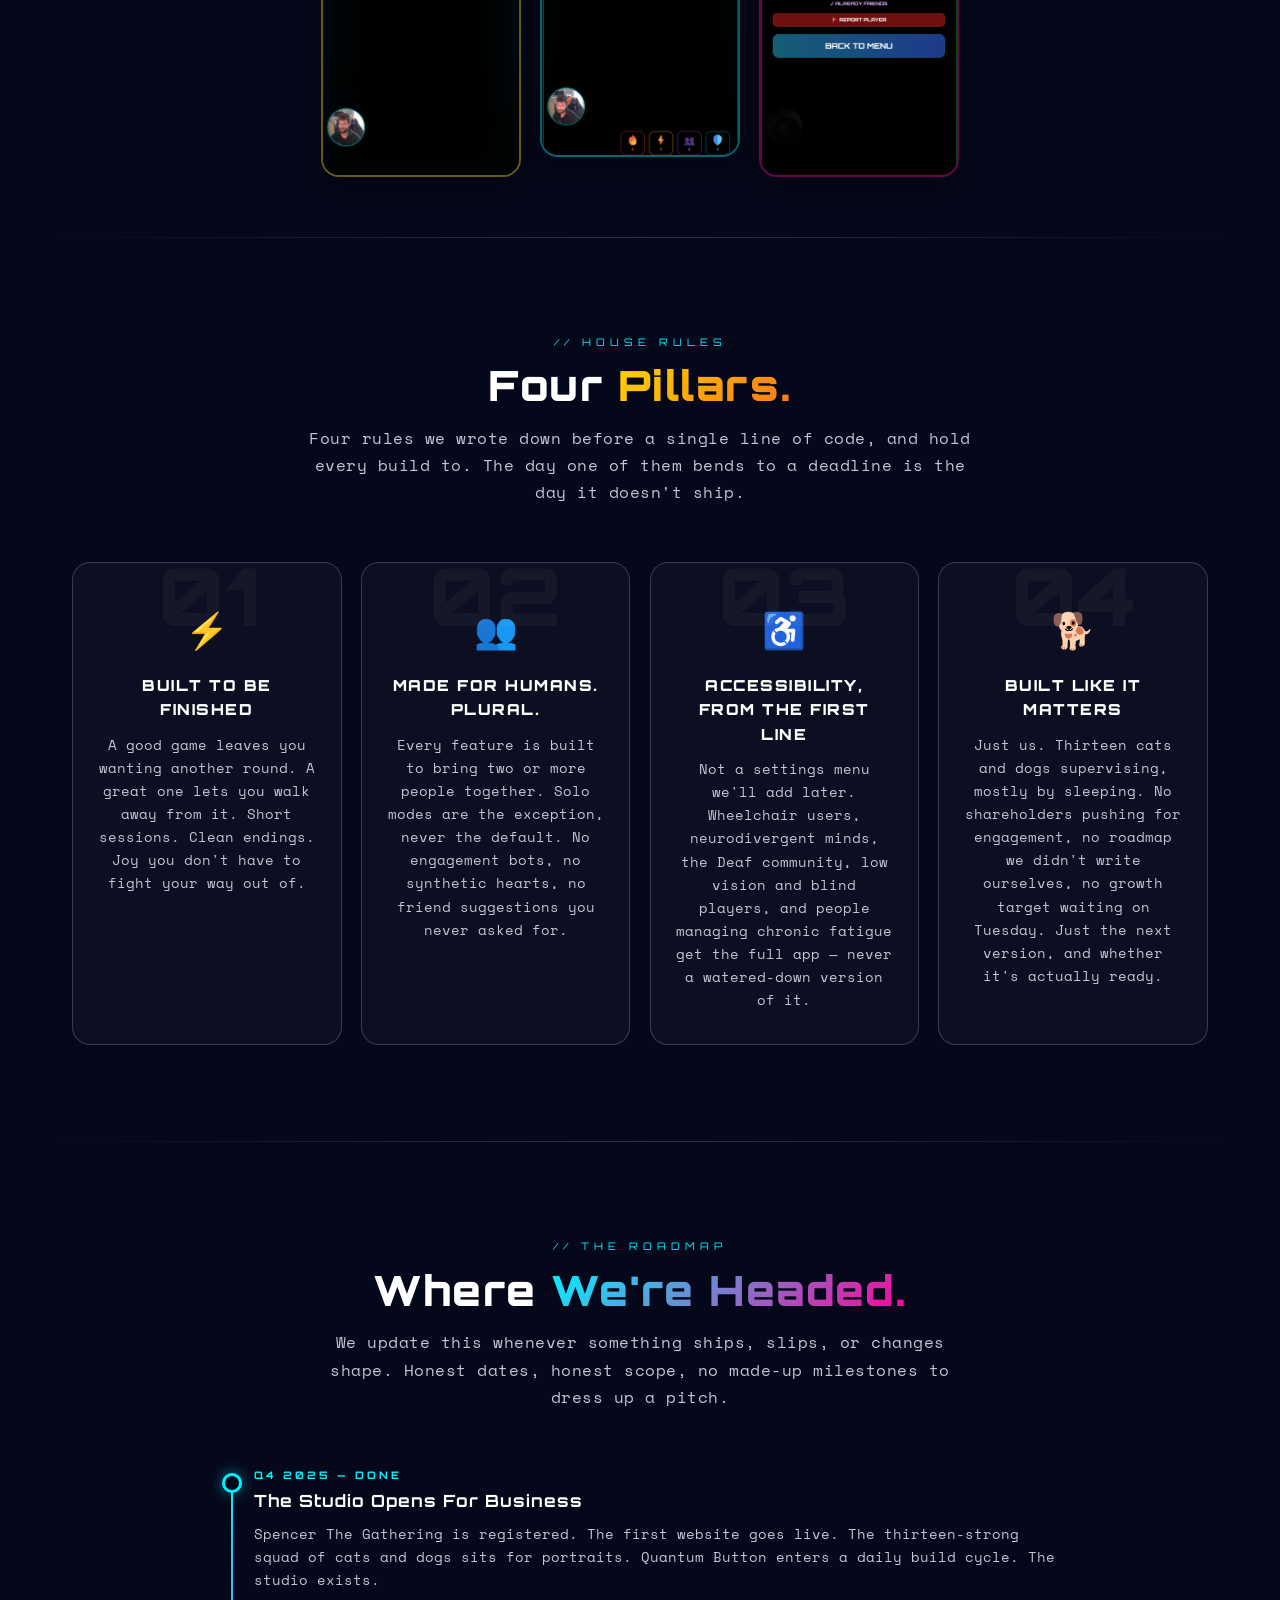
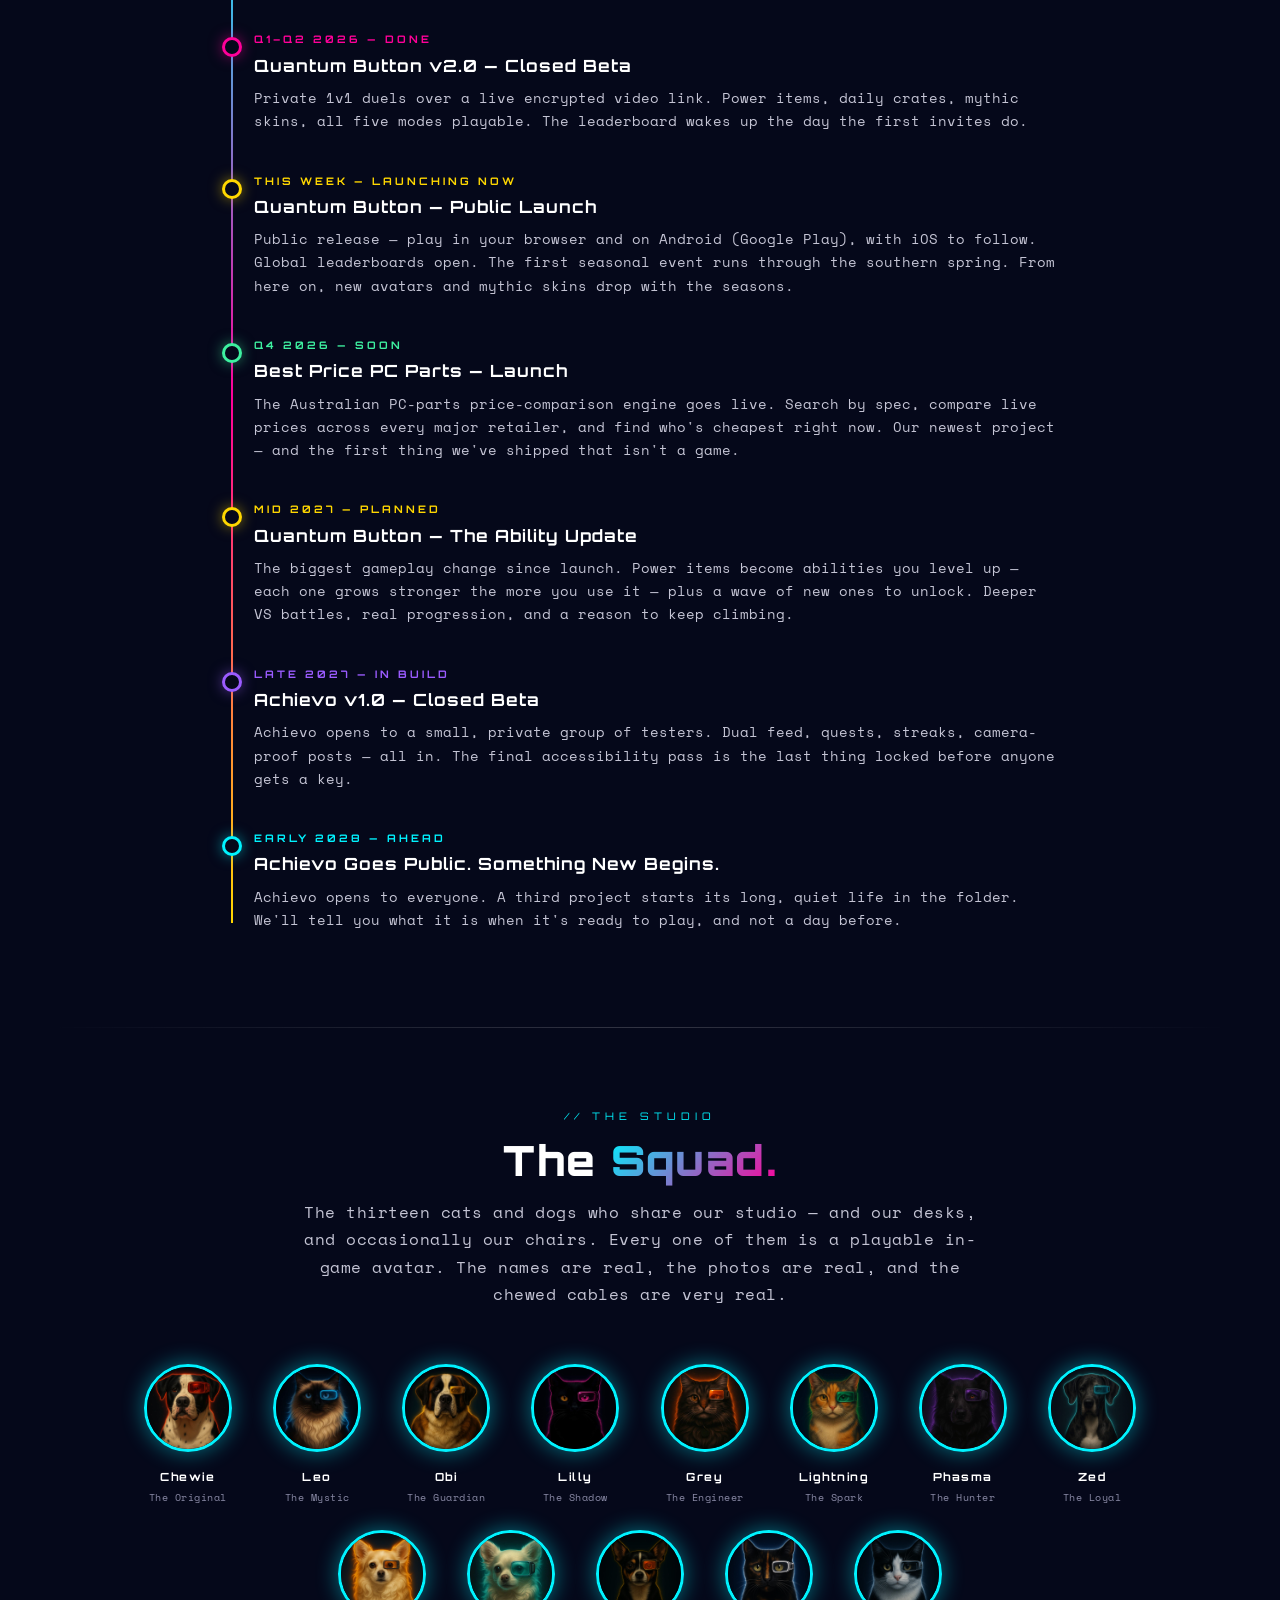
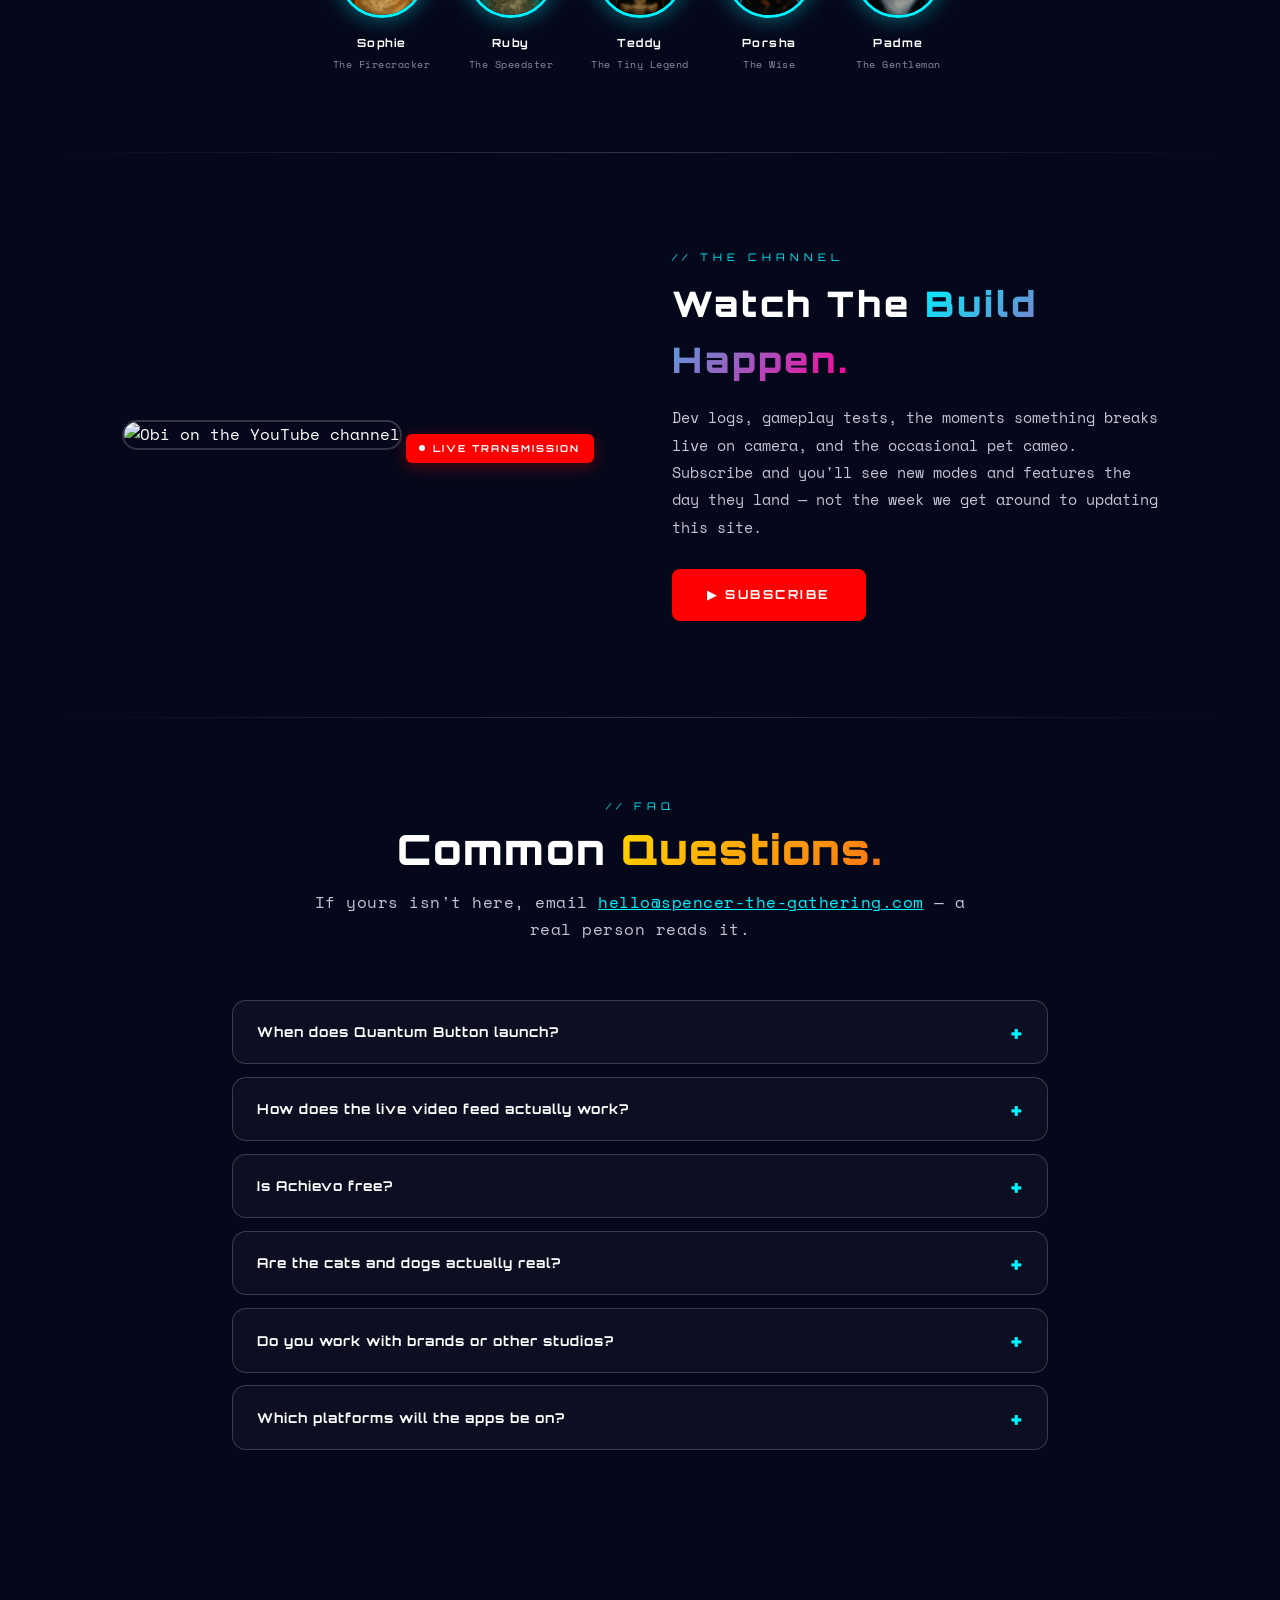
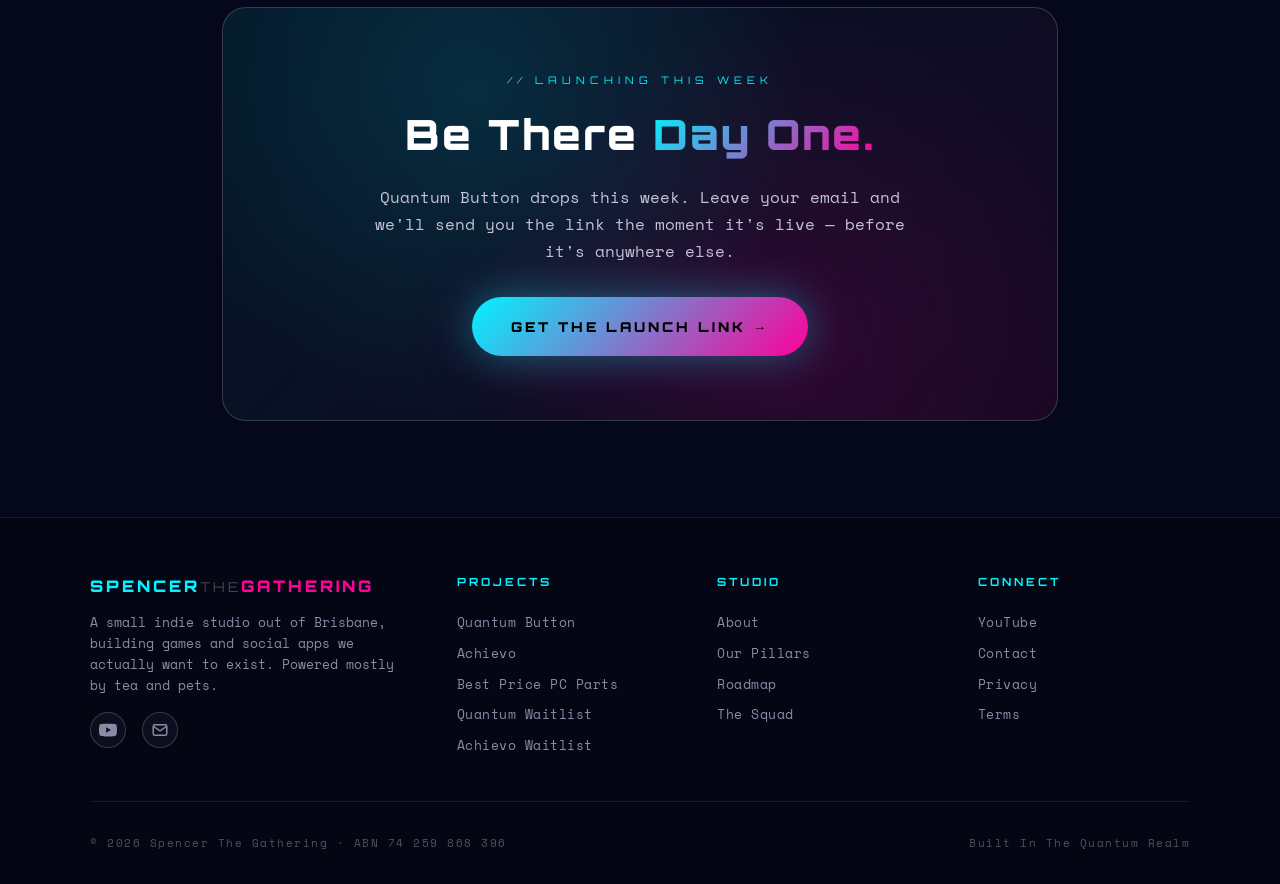
==== commit 68ce4a78: "Add Leaderboards + Tutorial pages (on-brand, no sample data) Two new Quantum Button pages in the STG" ====
--- a/index.html
+++ b/index.html
@@ -452,11 +452,11 @@
             </a>
             <div class="nav-links" id="navLinks">
                 <a href="quantum.html">How It Plays</a>
-                <a href="#about">The Studio</a>
+                <a href="leaderboards.html">Leaderboards</a>
+                <a href="tutorial.html">Tutorial</a>
                 <a href="#roadmap">Roadmap</a>
                 <a href="#squad">The Squad</a>
                 <a href="#faq">FAQ</a>
-                <a href="https://www.youtube.com/@spencer.the.gathering.1" target="_blank" rel="noopener">YouTube</a>
                 <a href="waitlistq.html?from=home" class="nav-cta">Get The Launch Link</a>
             </div>
             <button class="menu-btn" id="menuBtn" aria-label="Toggle menu" aria-expanded="false">MENU</button>
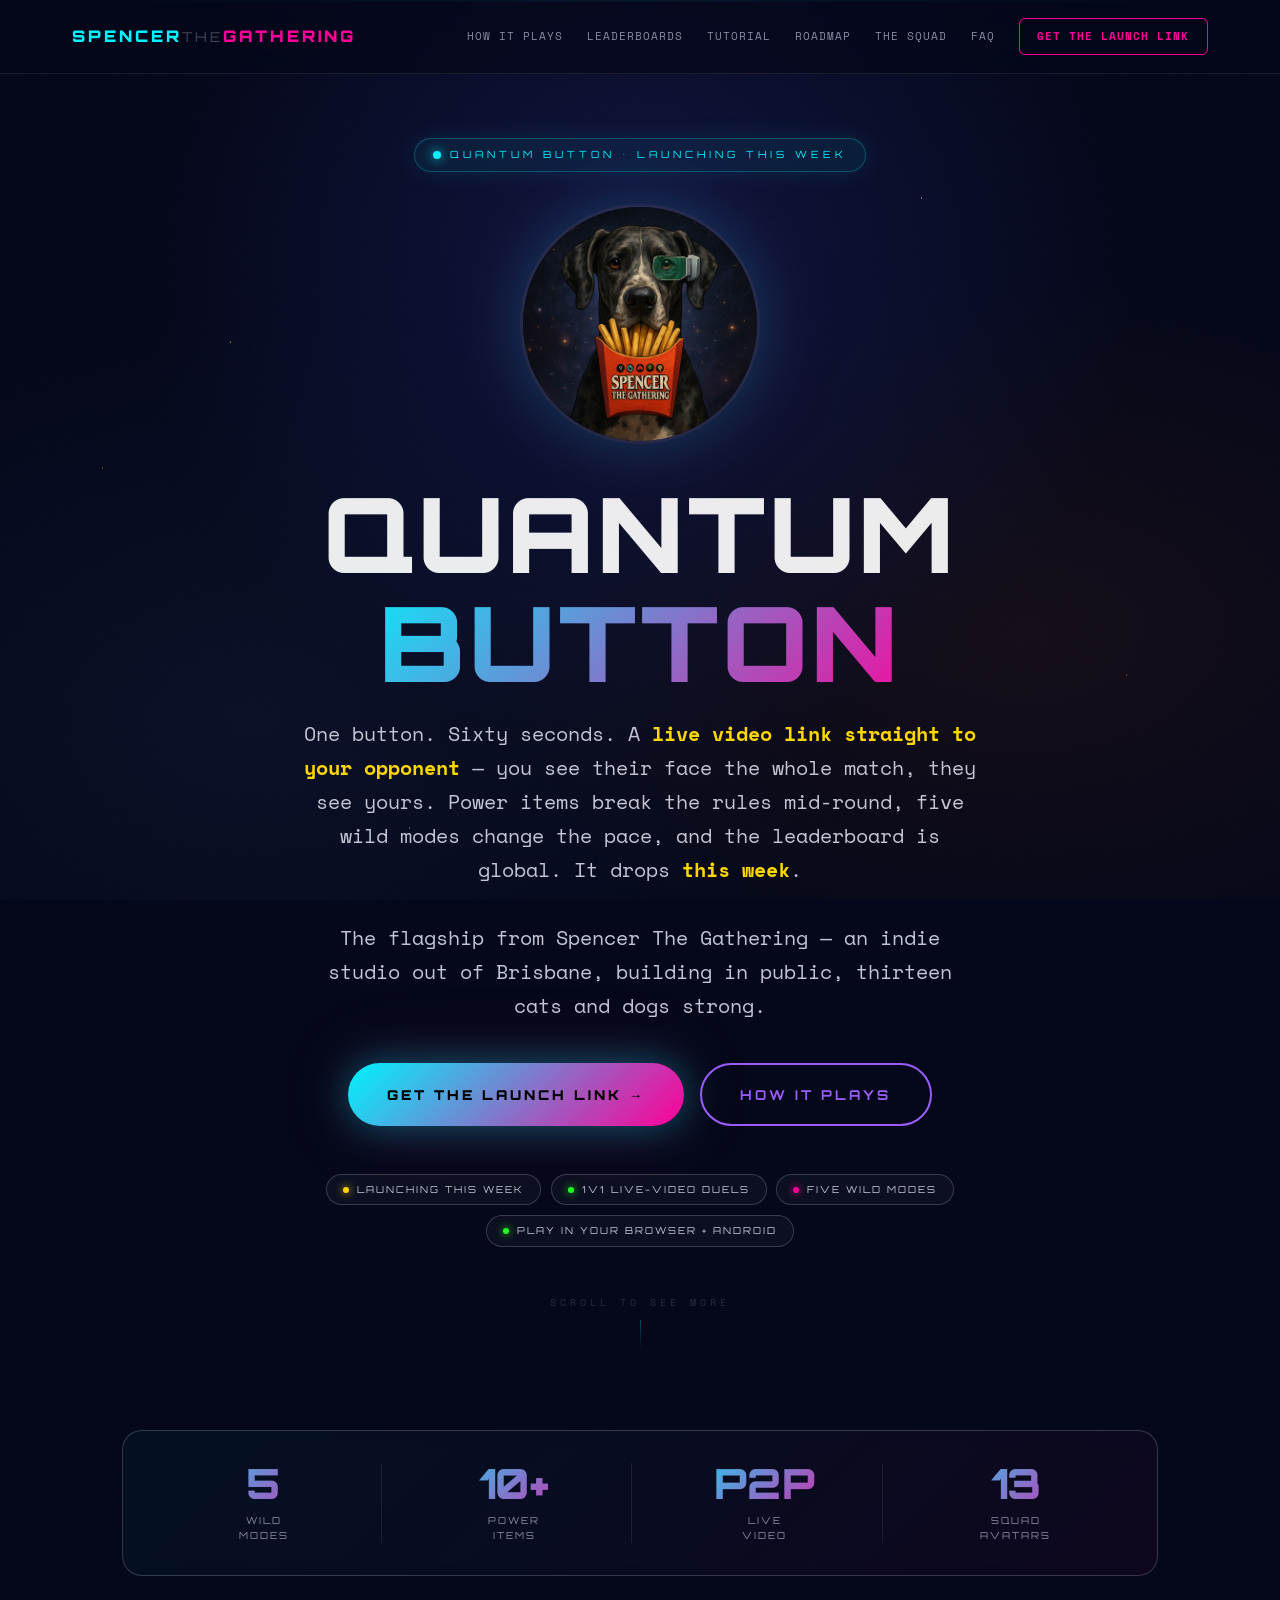
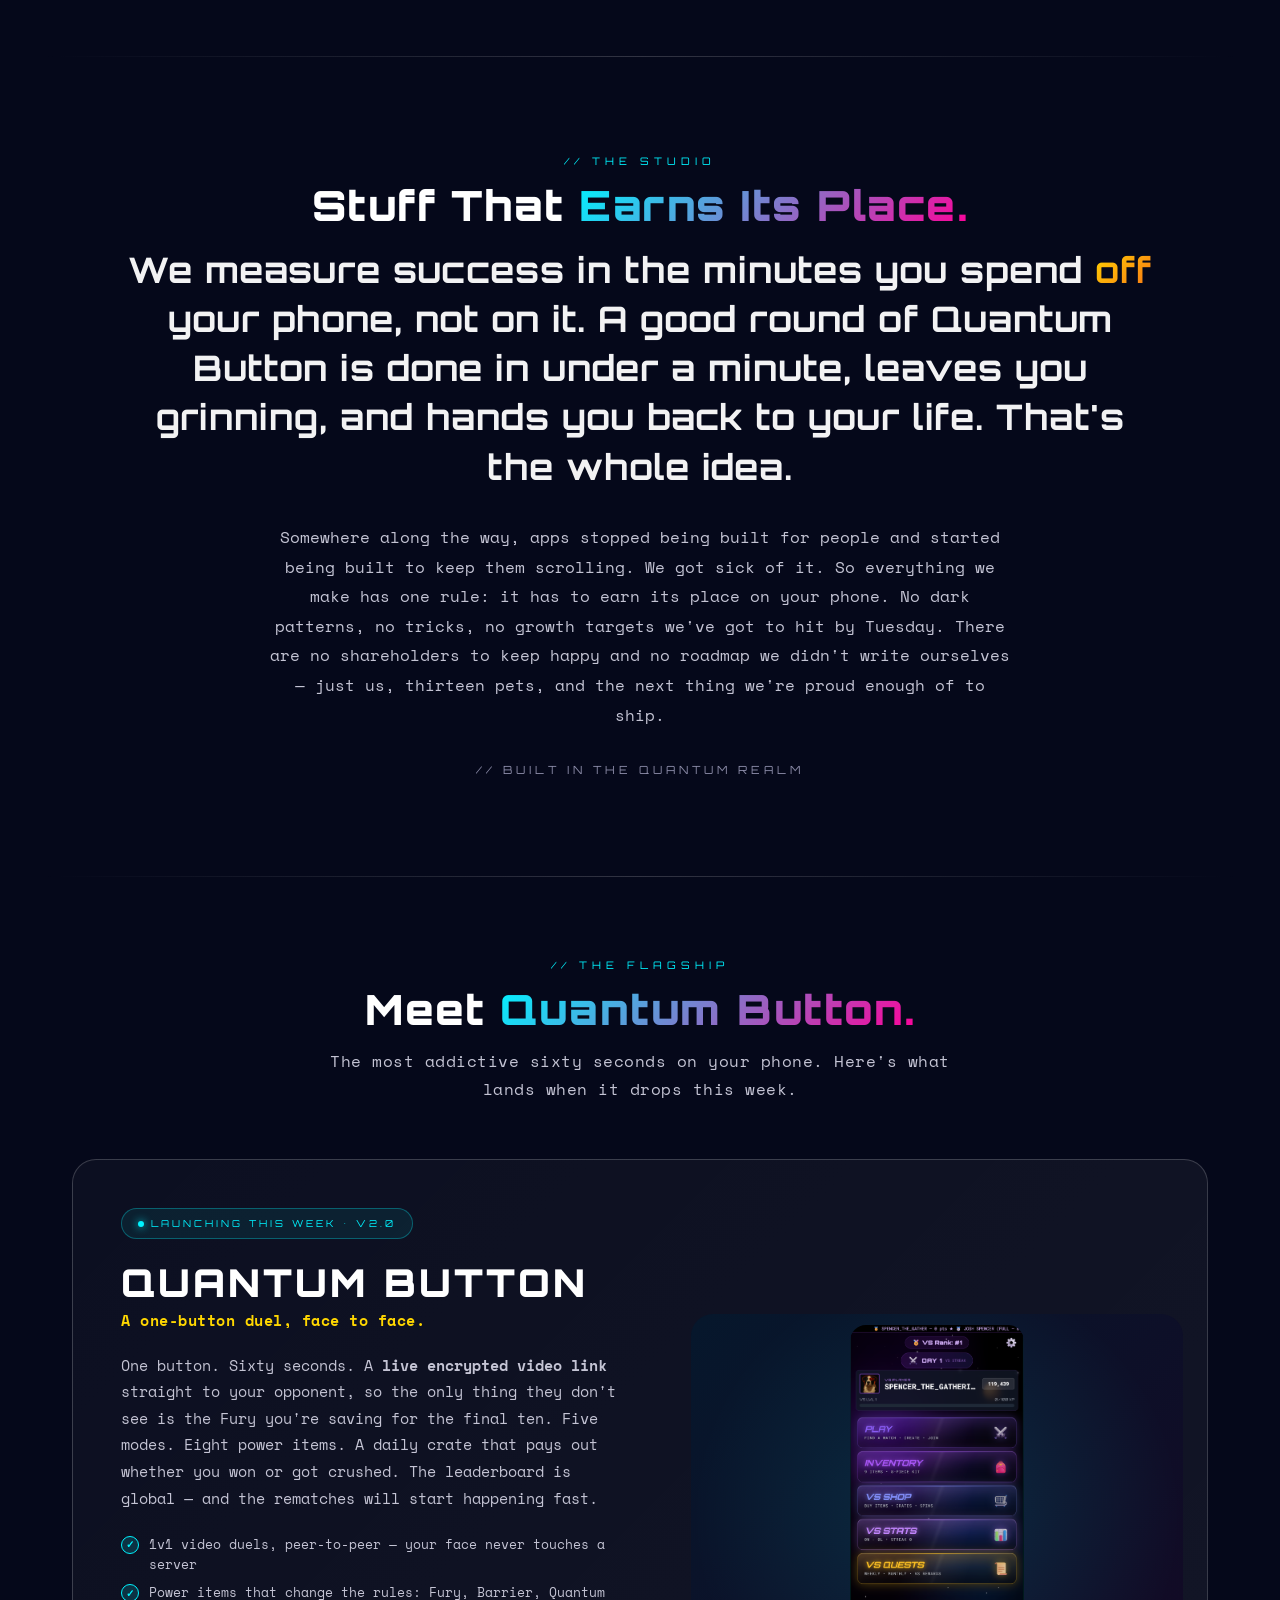
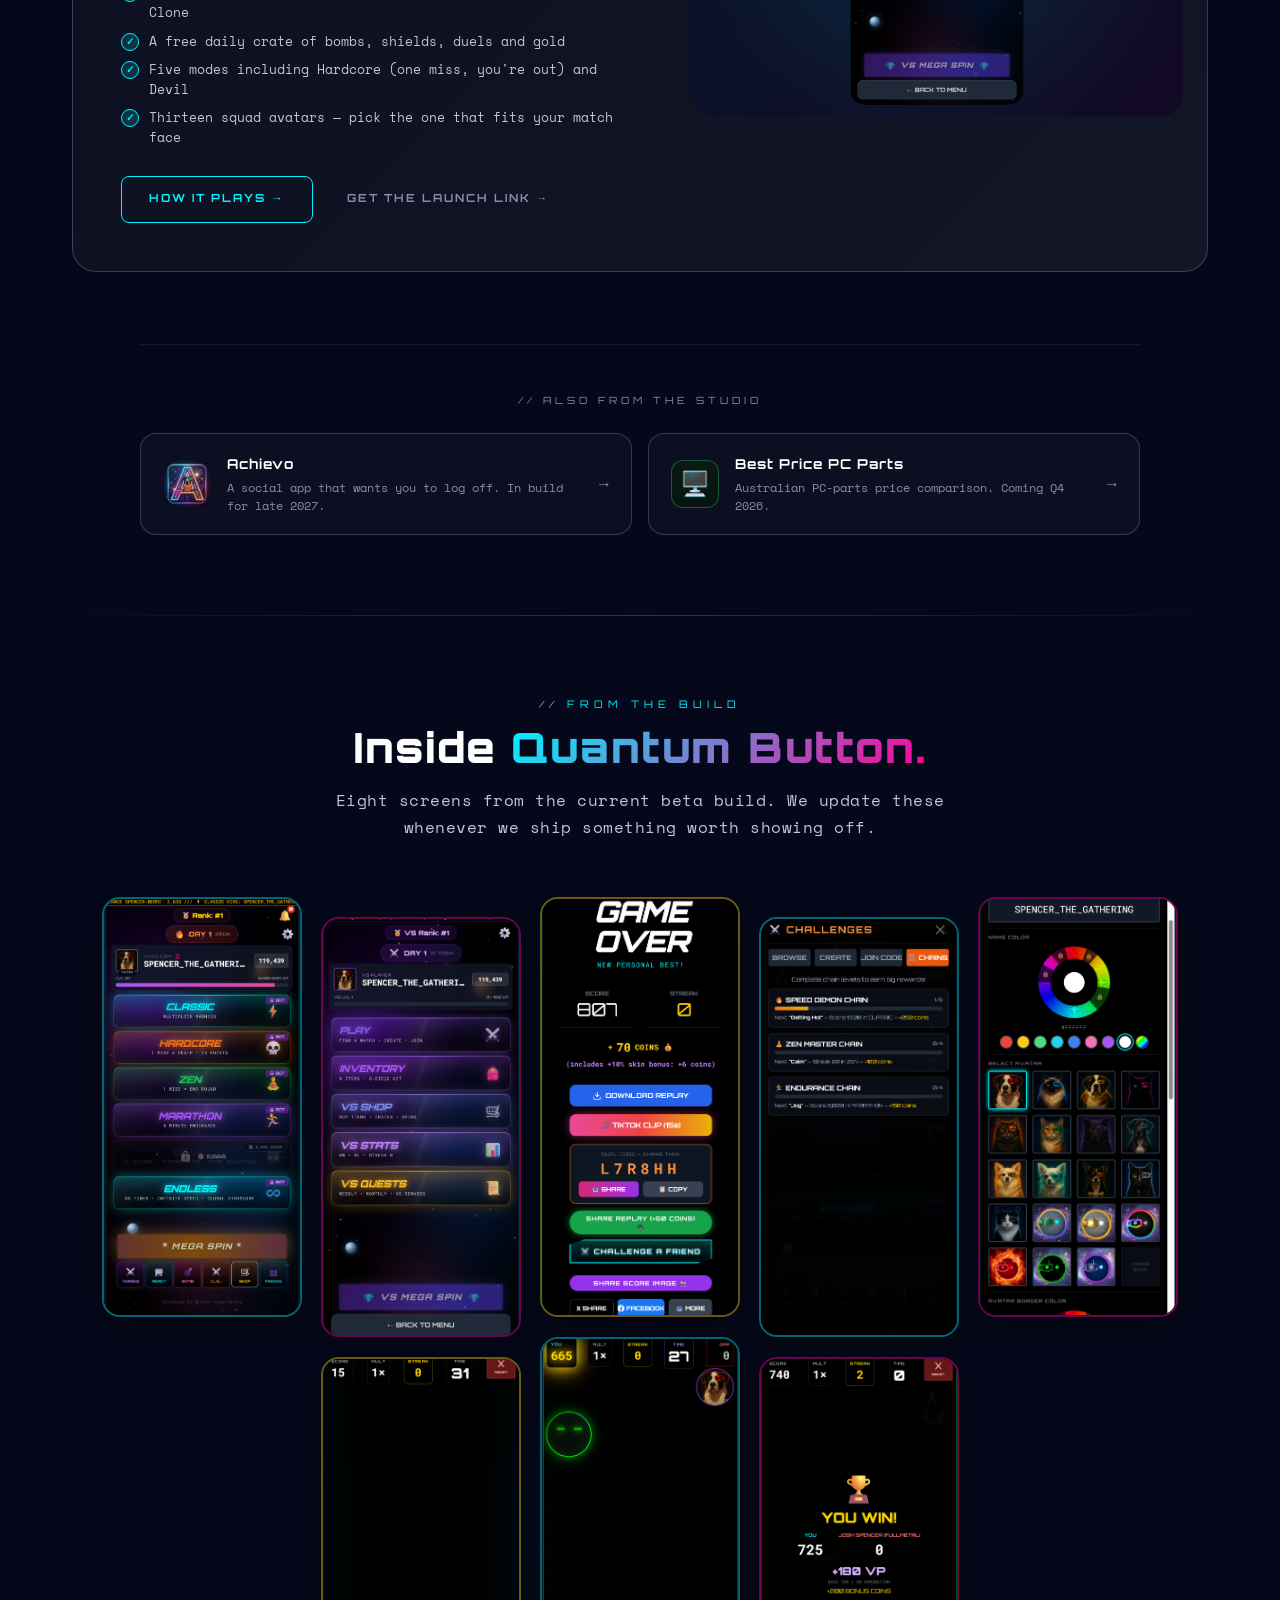
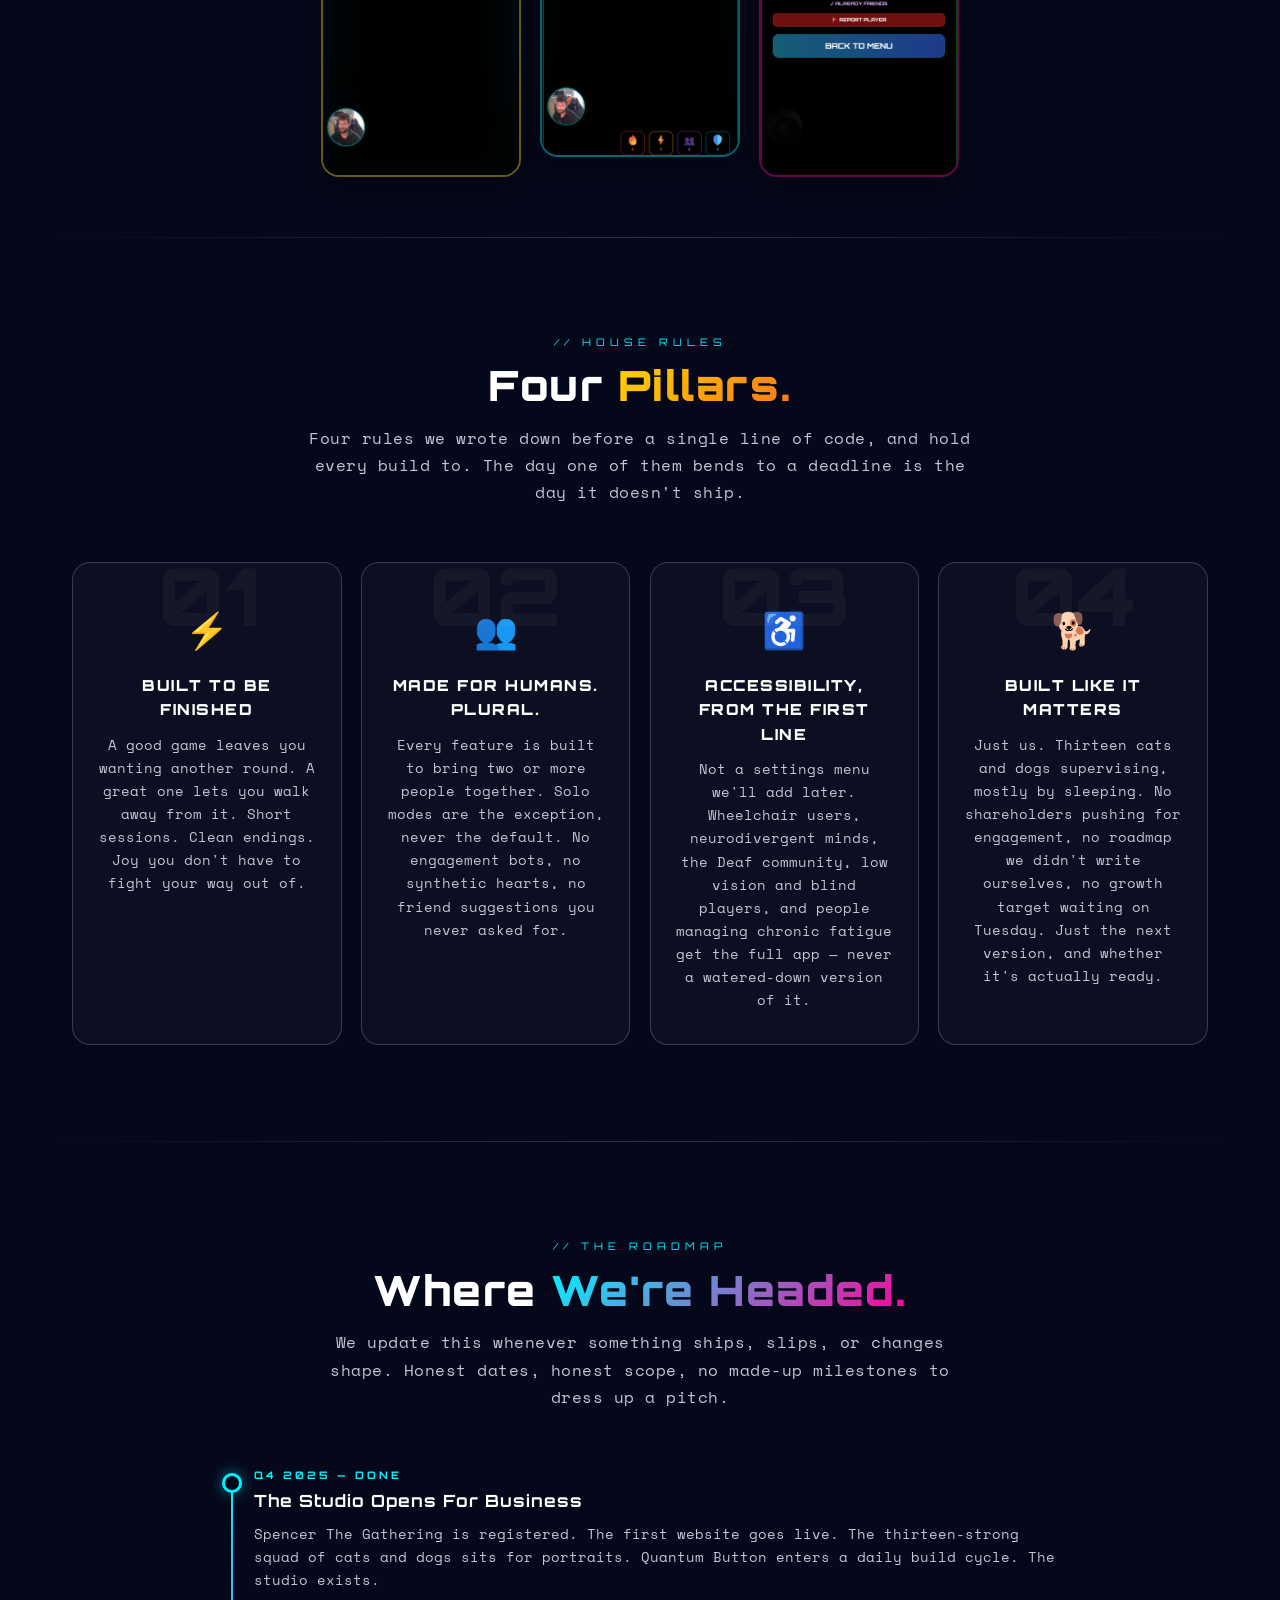
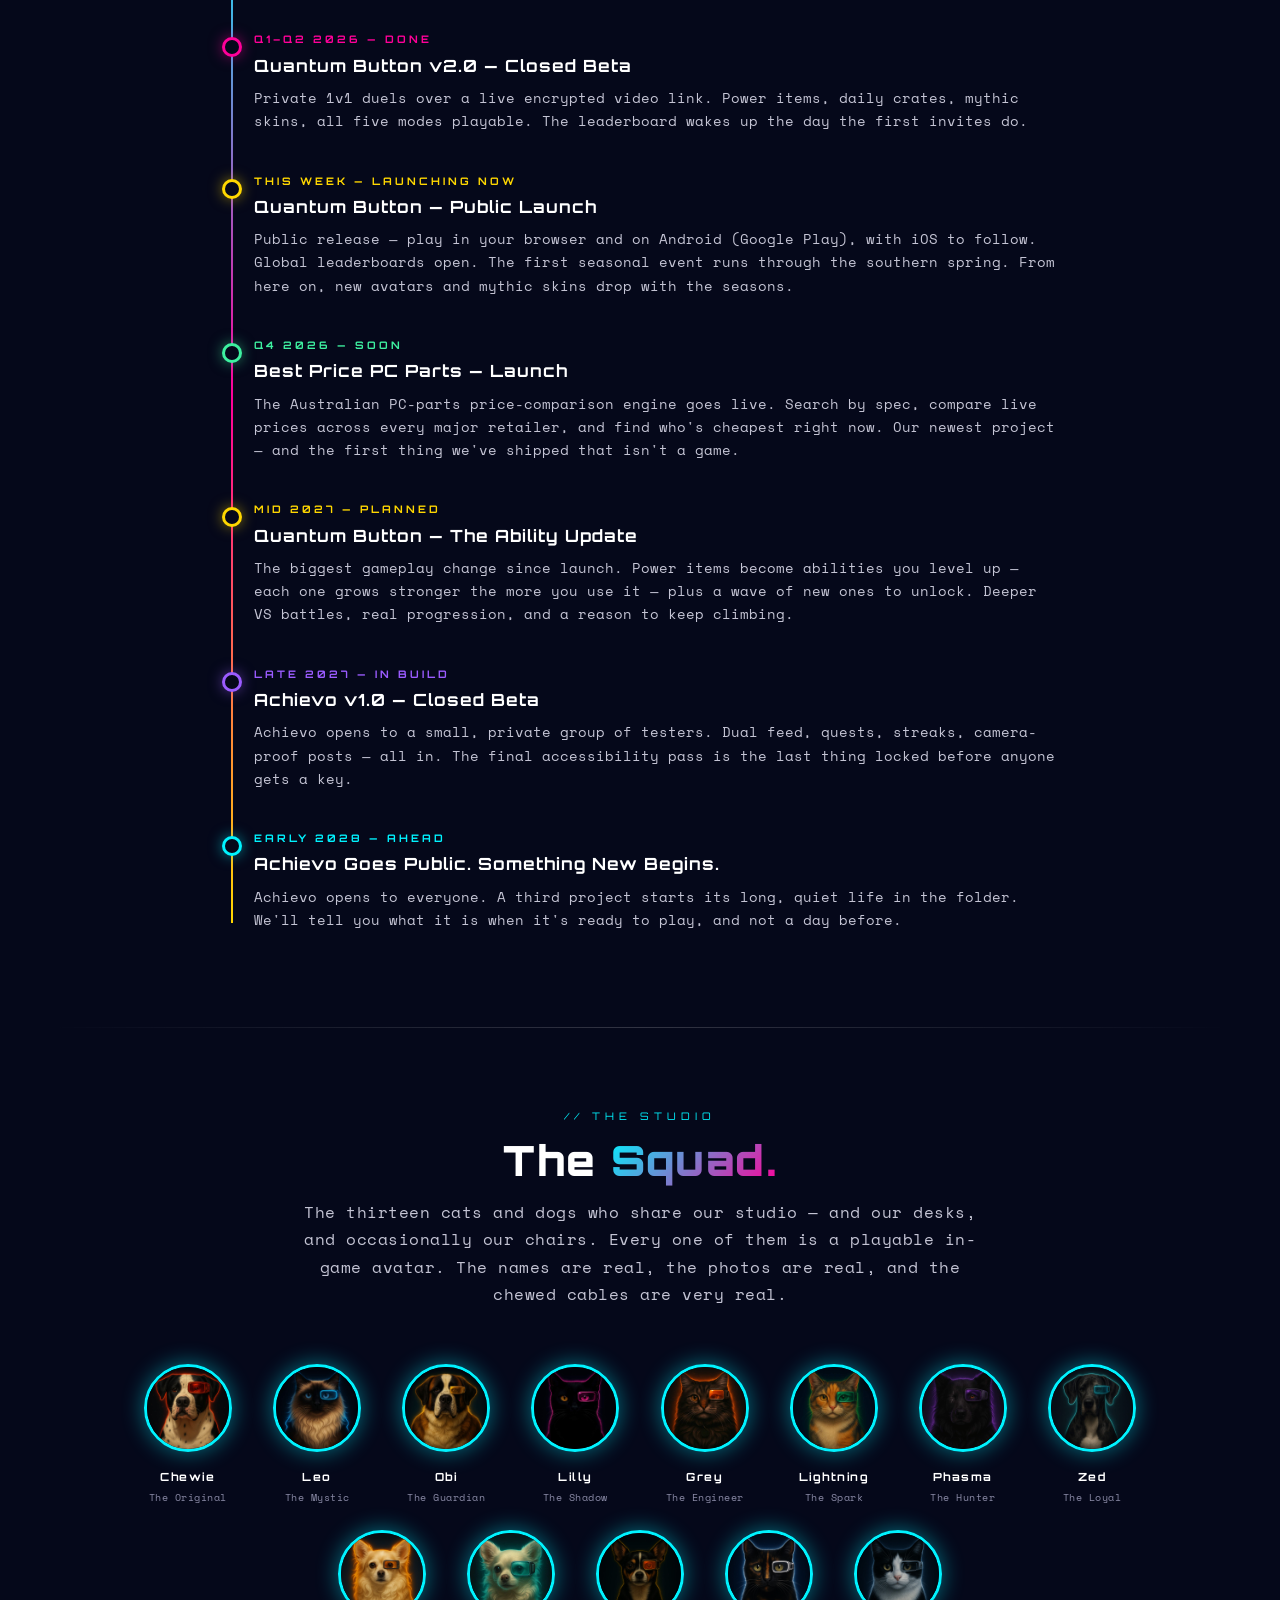
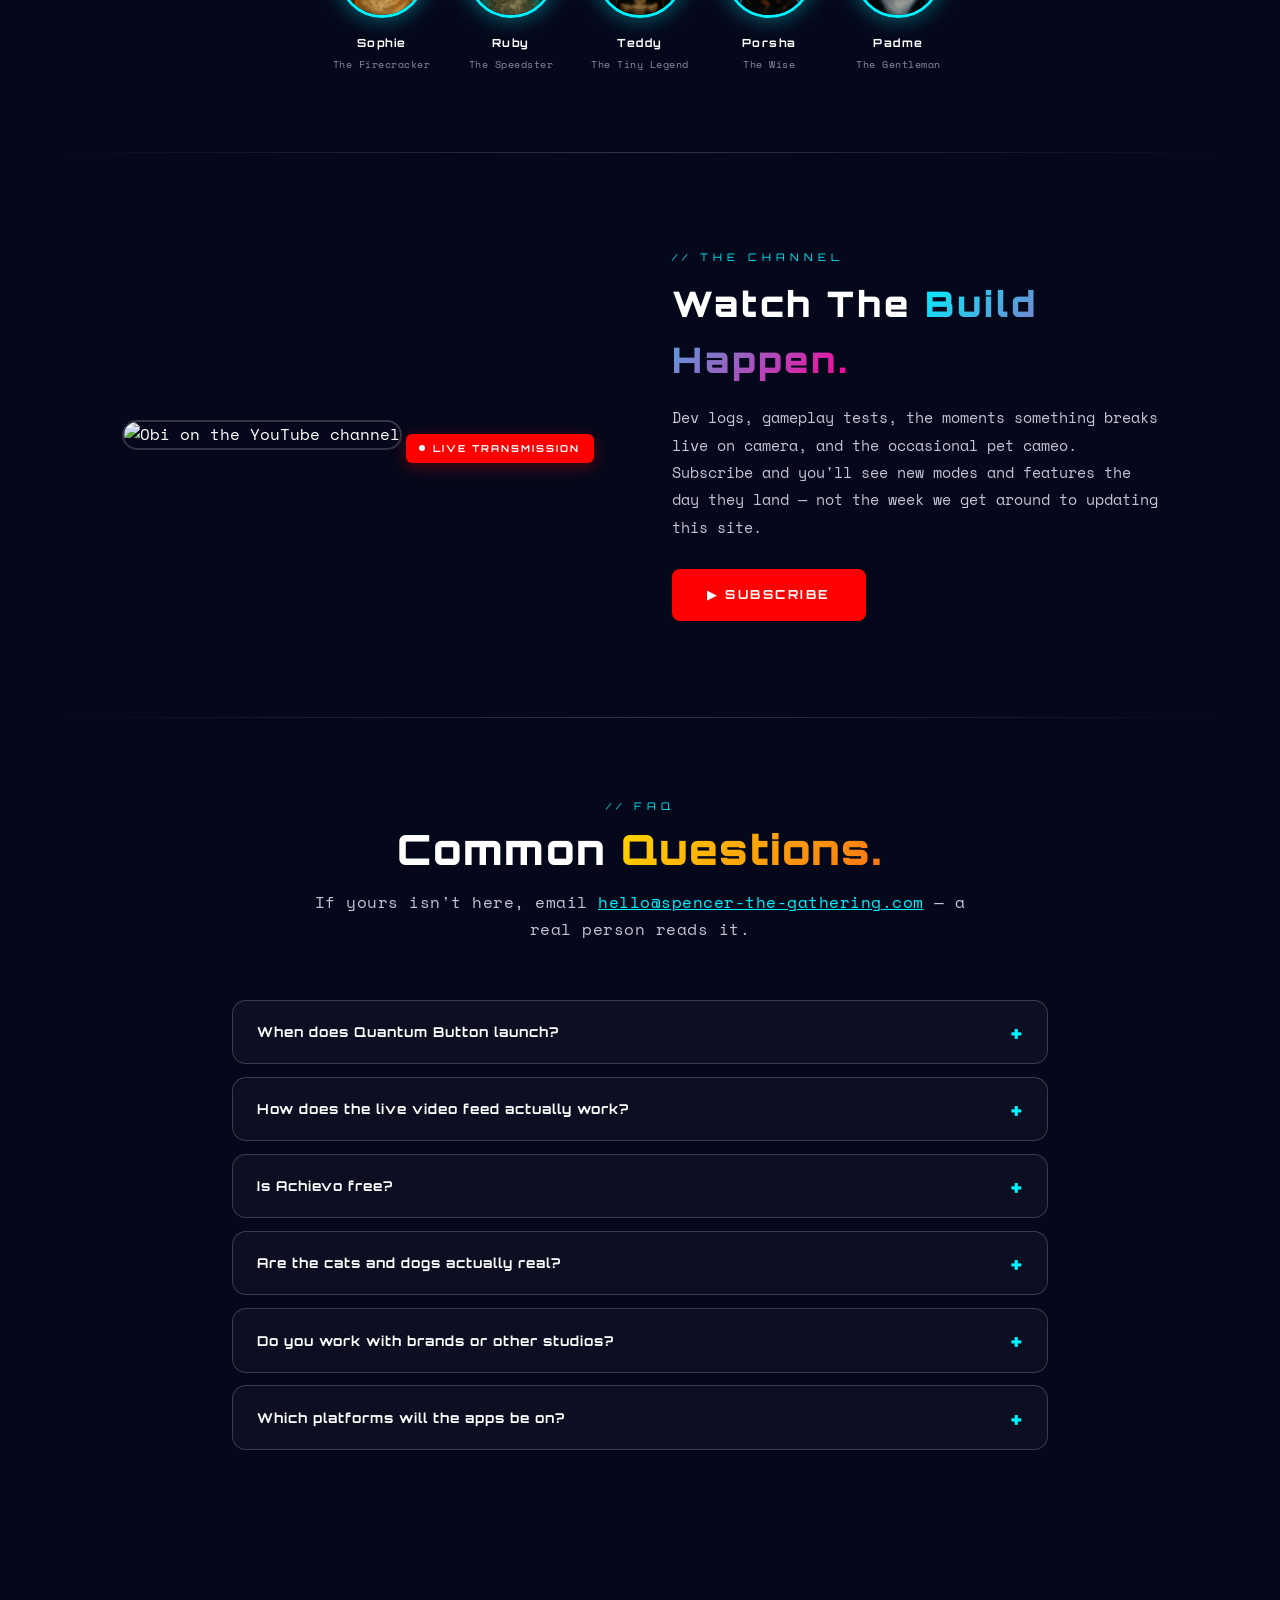
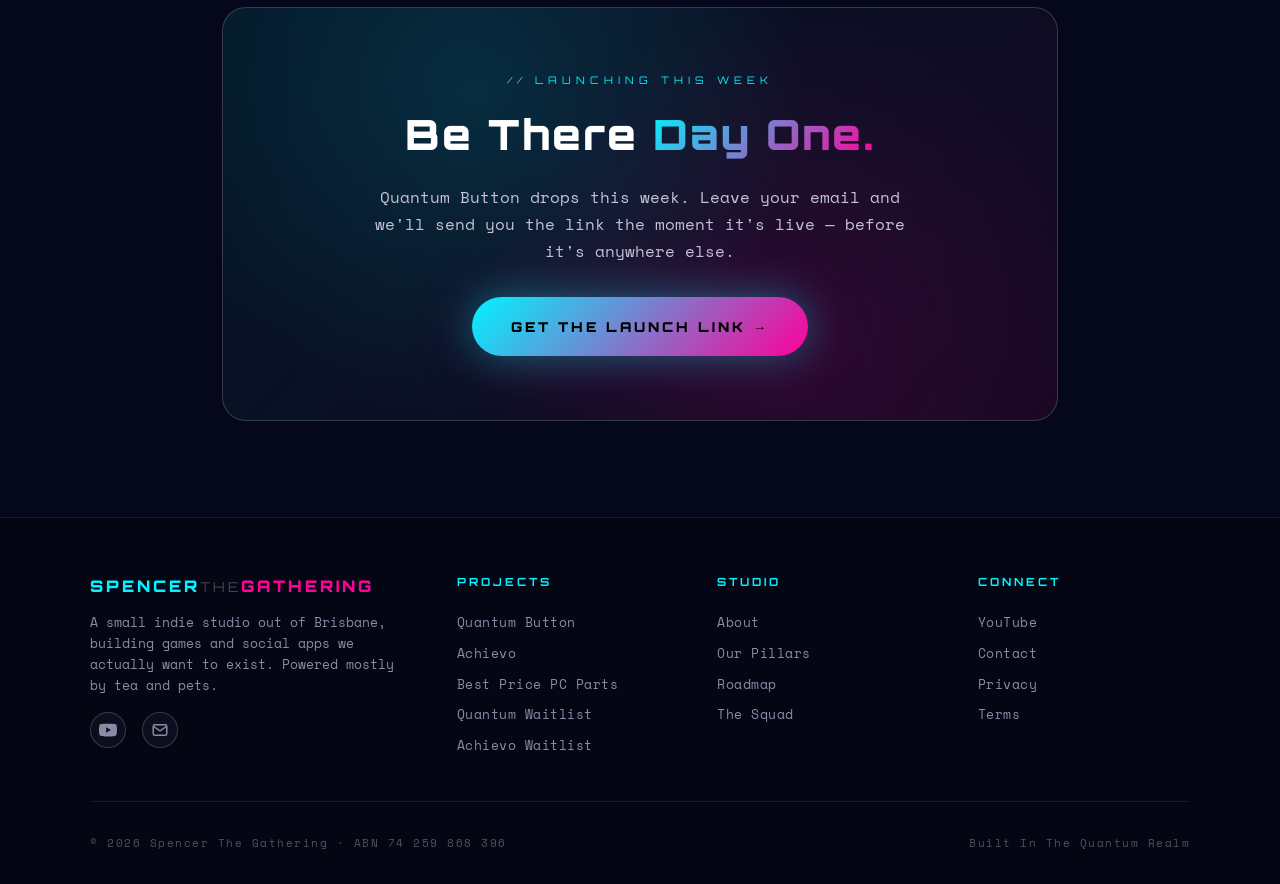
==== commit bf1b5787: "Fix tutorial + power-item copy to match the actual game The tutorial/quantum pages conflated the gam" ====
--- a/index.html
+++ b/index.html
@@ -560,7 +560,7 @@
                     </p>
                     <div class="feature-list">
                         <div class="feature-row"><span class="check">✓</span>1v1 video duels, peer-to-peer — your face never touches a server</div>
-                        <div class="feature-row"><span class="check">✓</span>Power items that change the rules: Fury, Barrier, Shadow Clone</div>
+                        <div class="feature-row"><span class="check">✓</span>Power items that change the rules: Fury, Barrier, Quantum Clone</div>
                         <div class="feature-row"><span class="check">✓</span>A free daily crate of bombs, shields, duels and gold</div>
                         <div class="feature-row"><span class="check">✓</span>Five modes including Hardcore (one miss, you're out) and Devil</div>
                         <div class="feature-row"><span class="check">✓</span>Thirteen squad avatars — pick the one that fits your match face</div>
@@ -750,7 +750,7 @@
 
         <details class="faq-item">
             <summary>When does Quantum Button launch?</summary>
-            <div class="faq-body">Closed beta runs through the first half of 2026, with the public launch later that same year. The waitlist sets the order of beta invites. We'd rather ship something small that works than something big that doesn't, so the dates might breathe a little.</div>
+            <div class="faq-body">This week. It goes public now — play right in your browser or grab it on Android via Google Play, with iOS to follow. Leave your email and we'll send you the link the moment it's live.</div>
         </details>
         <details class="faq-item">
             <summary>How does the live video feed actually work?</summary>
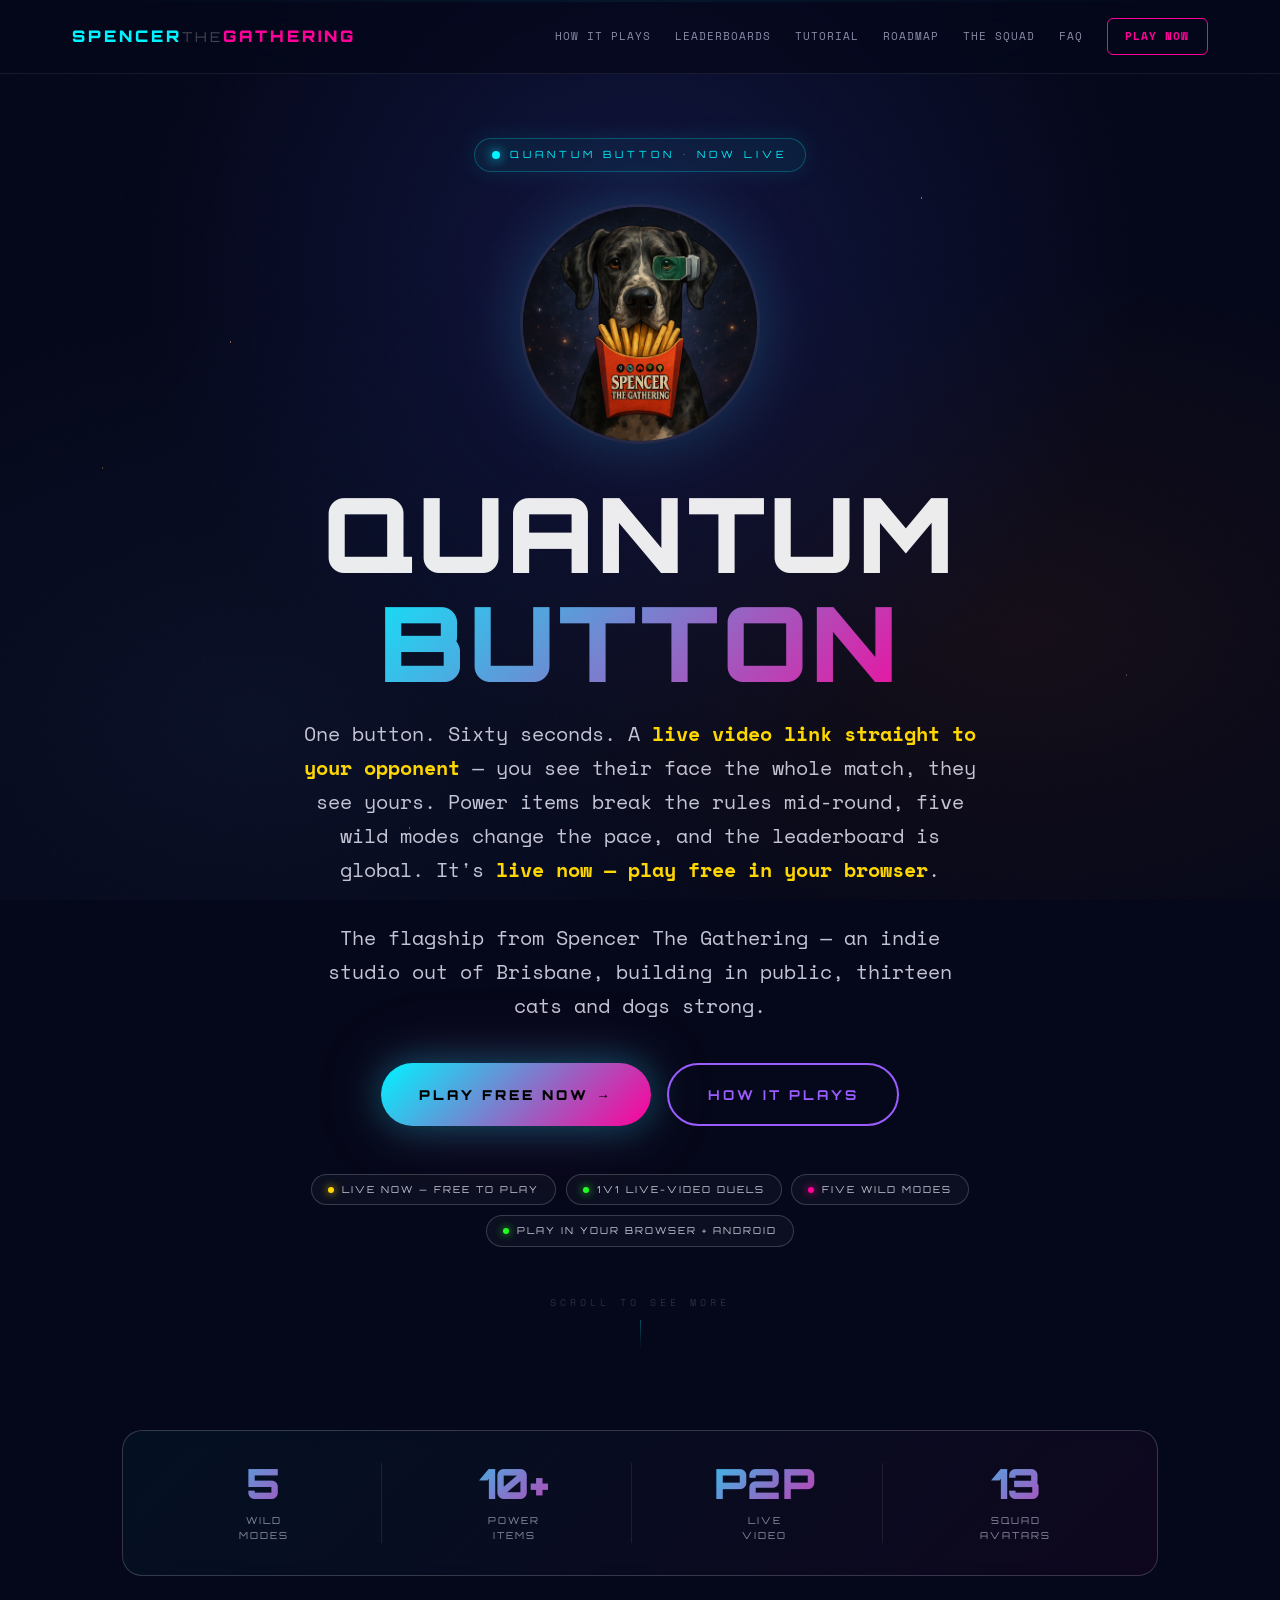
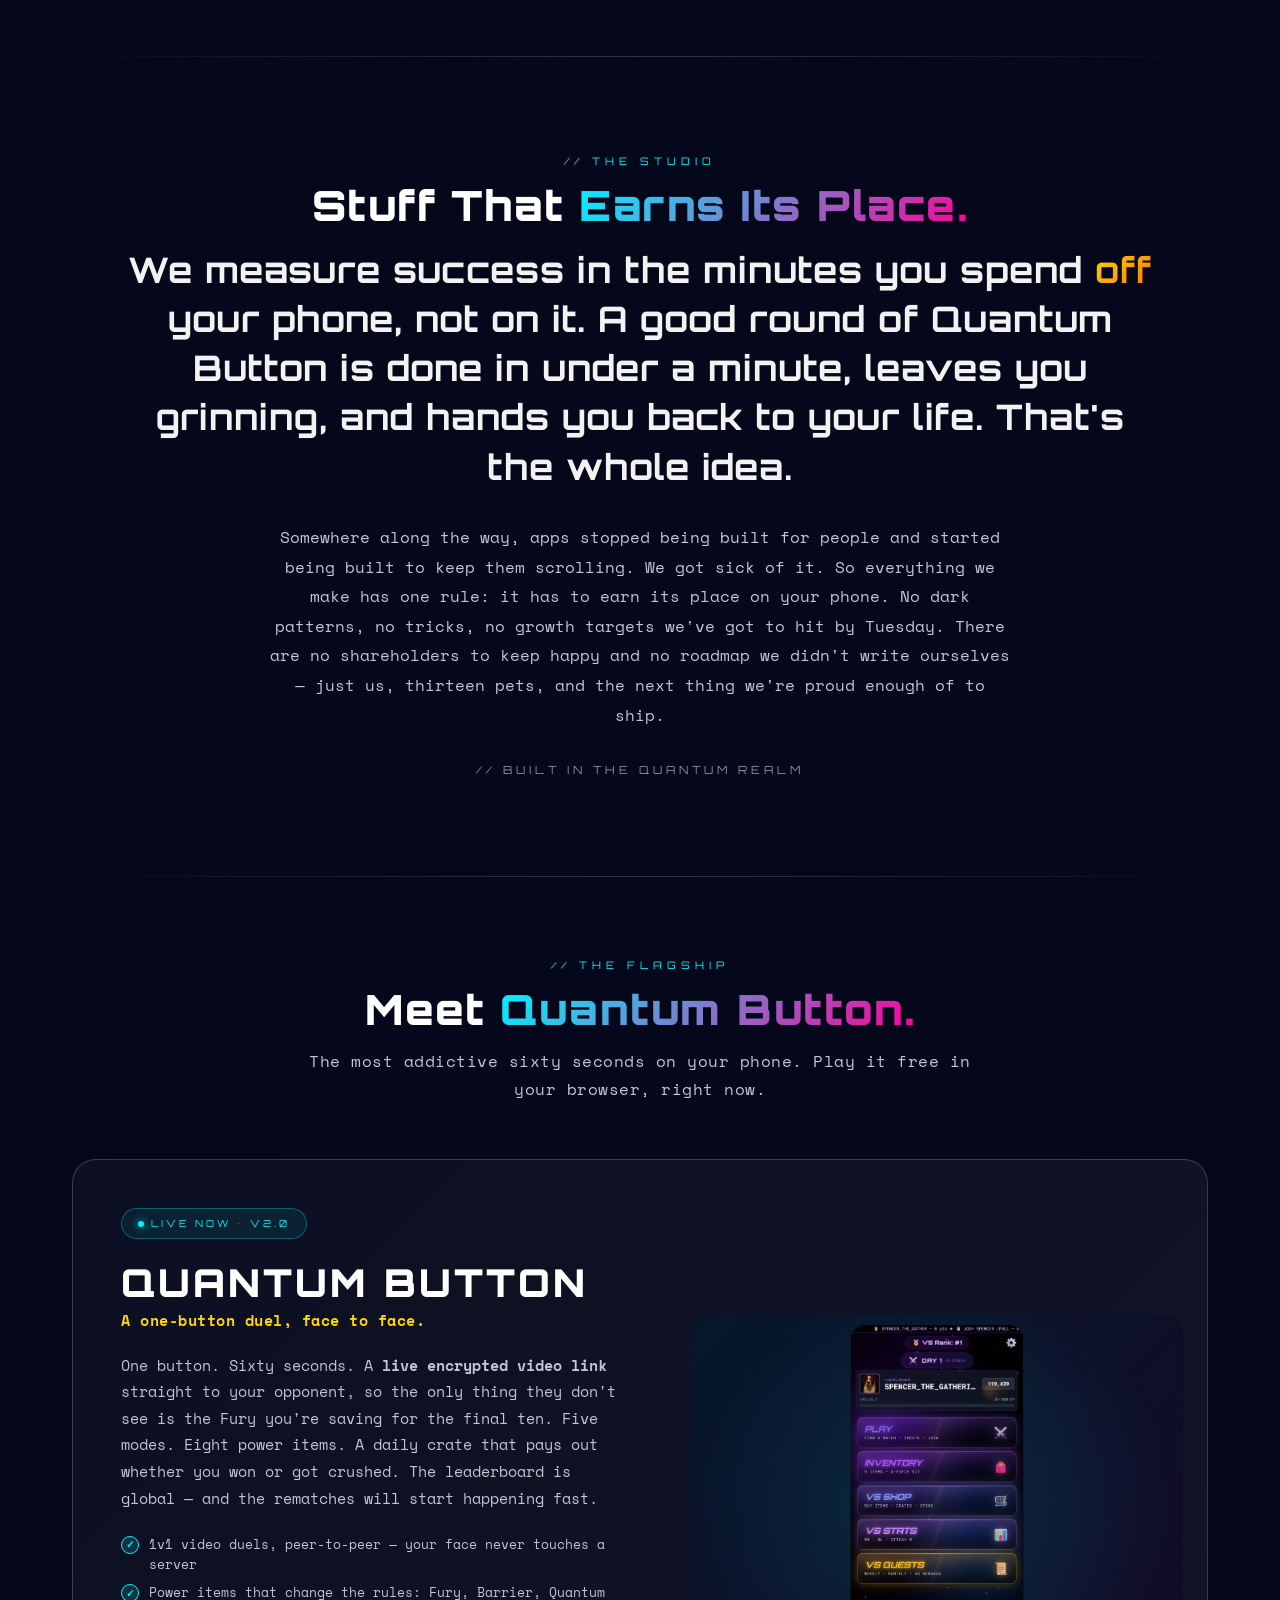
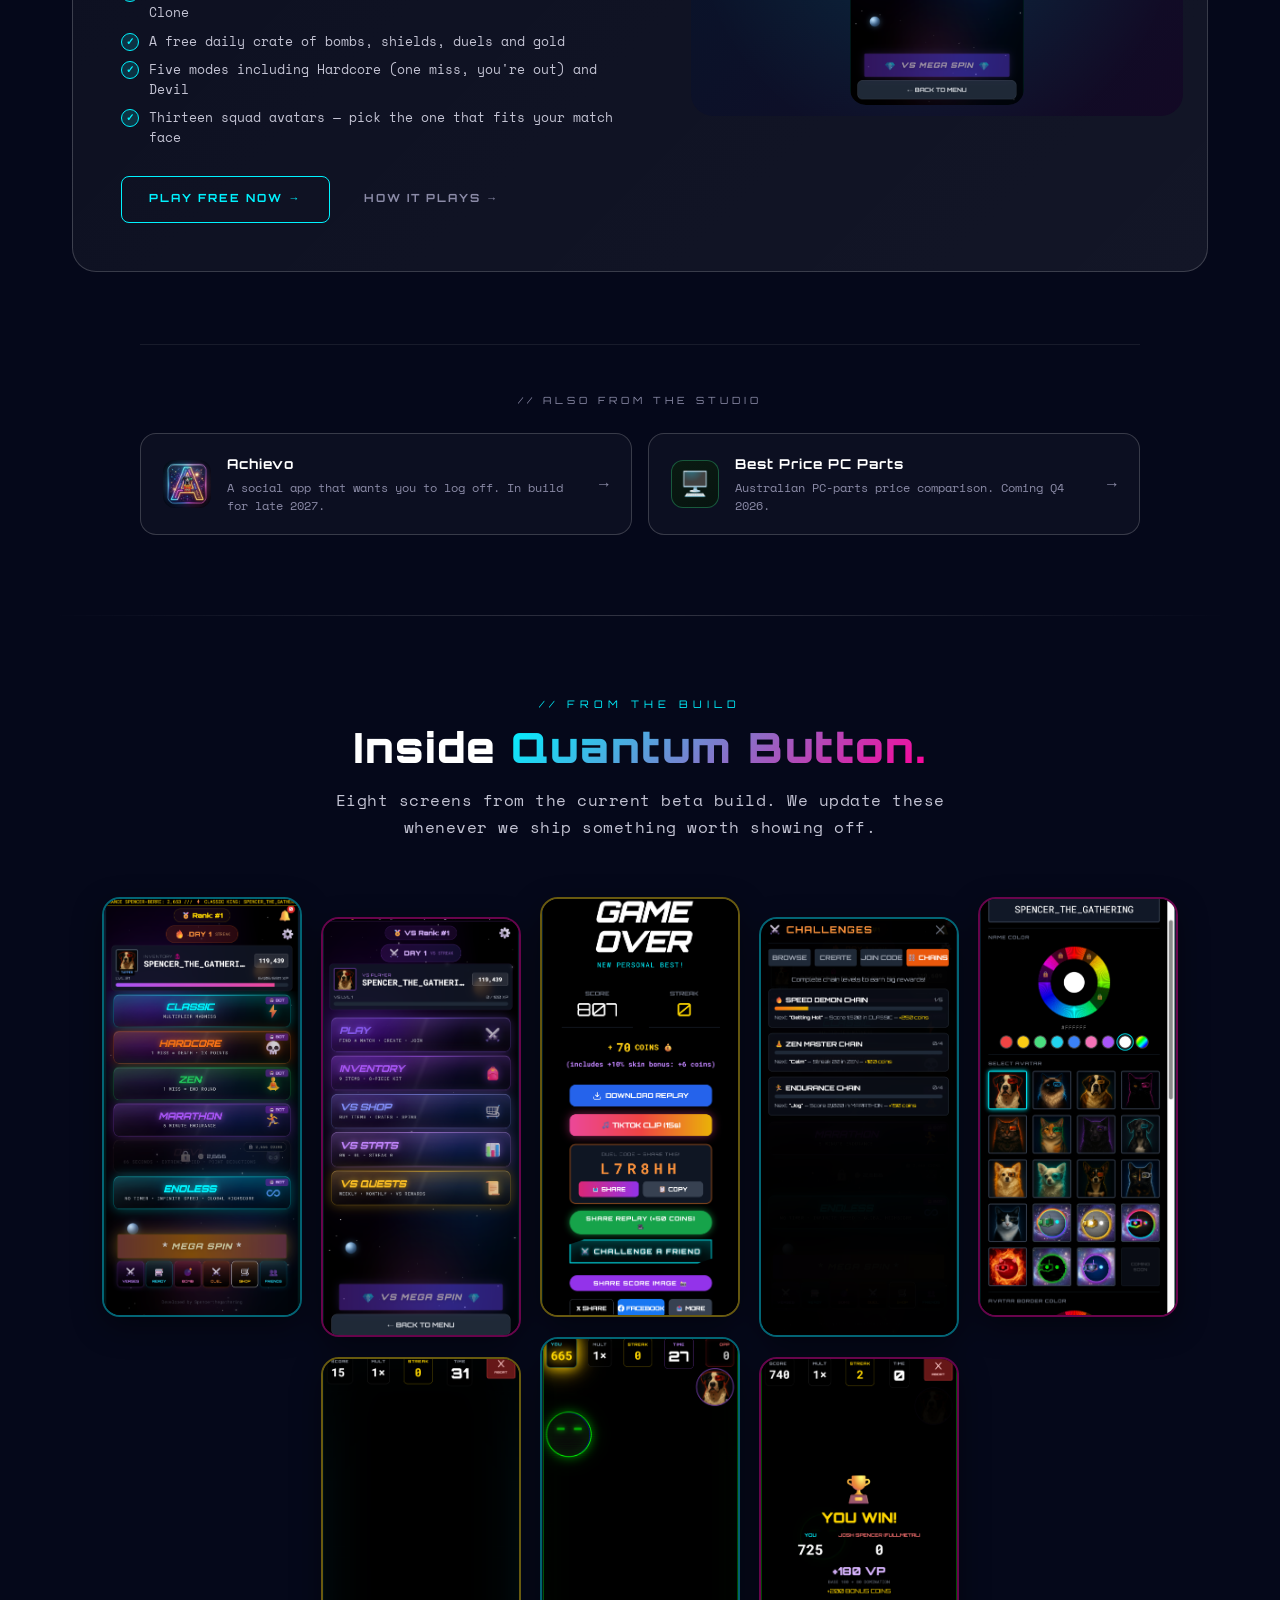
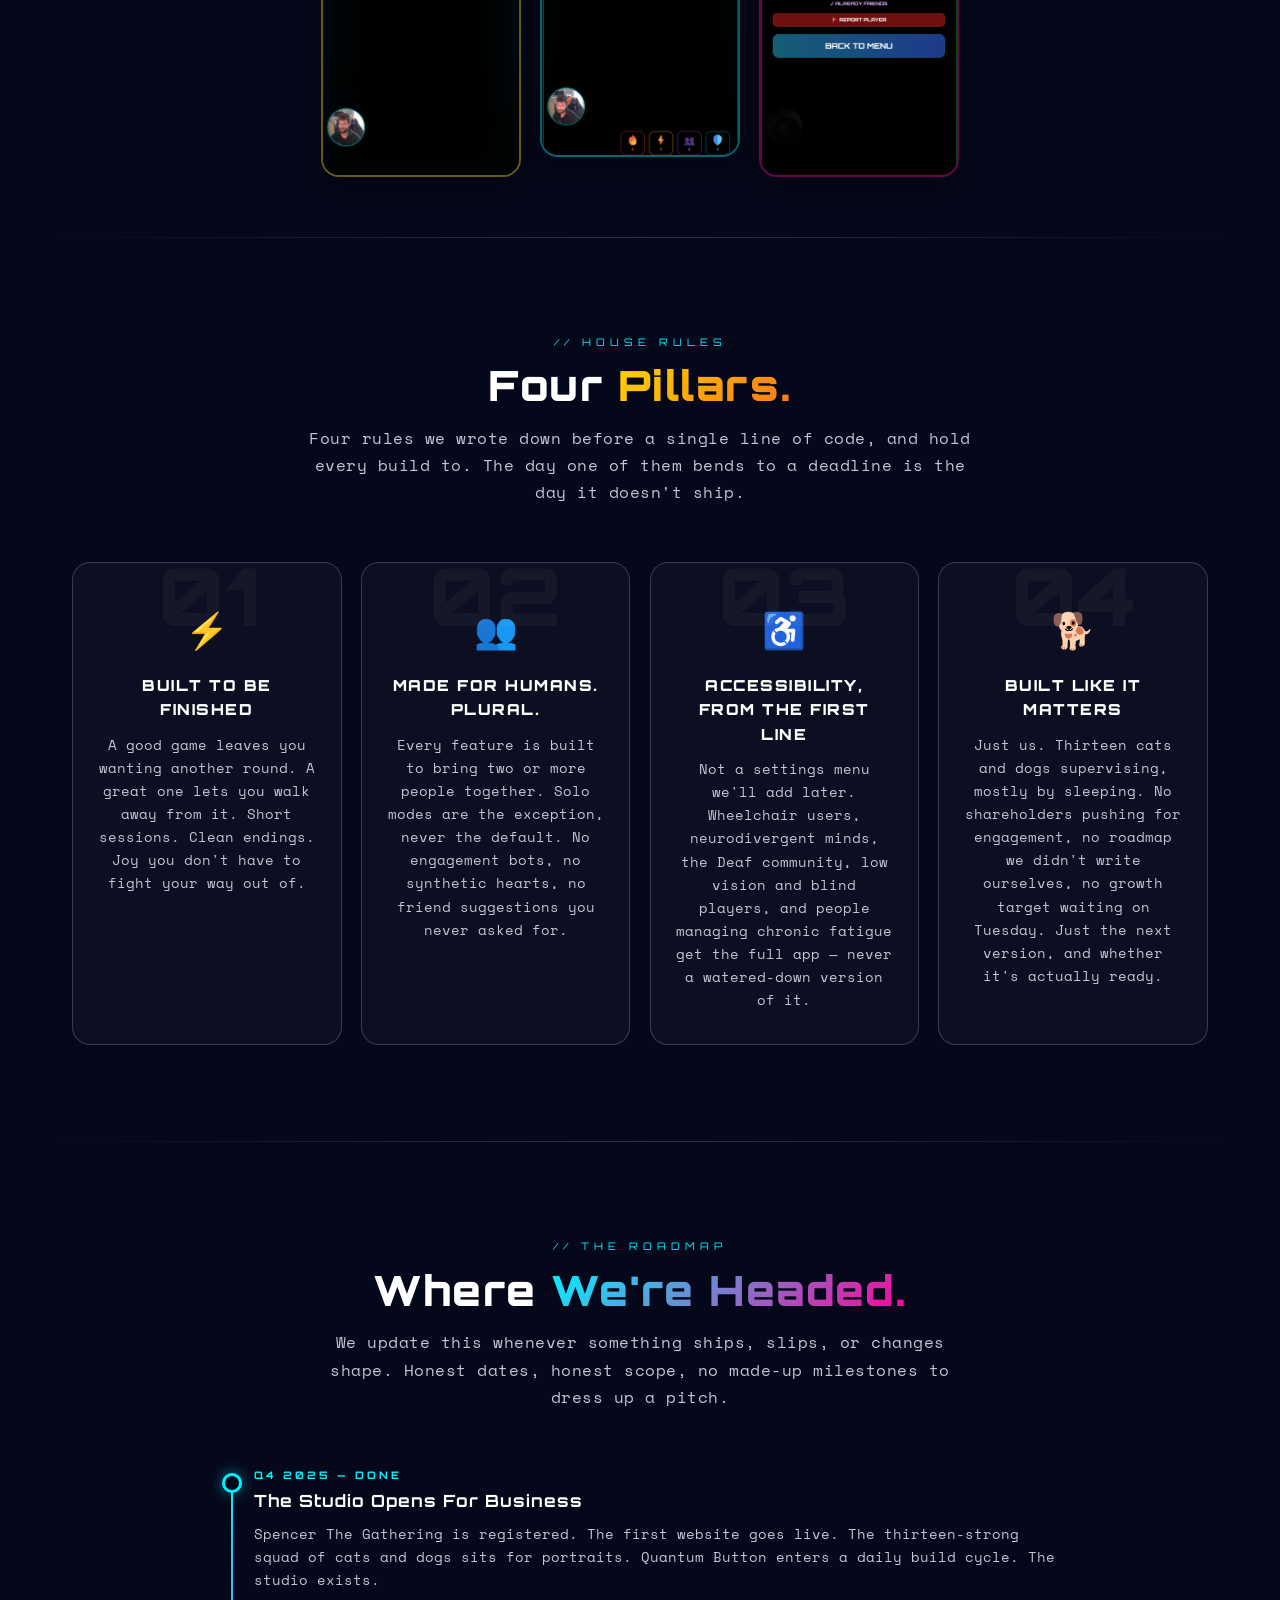
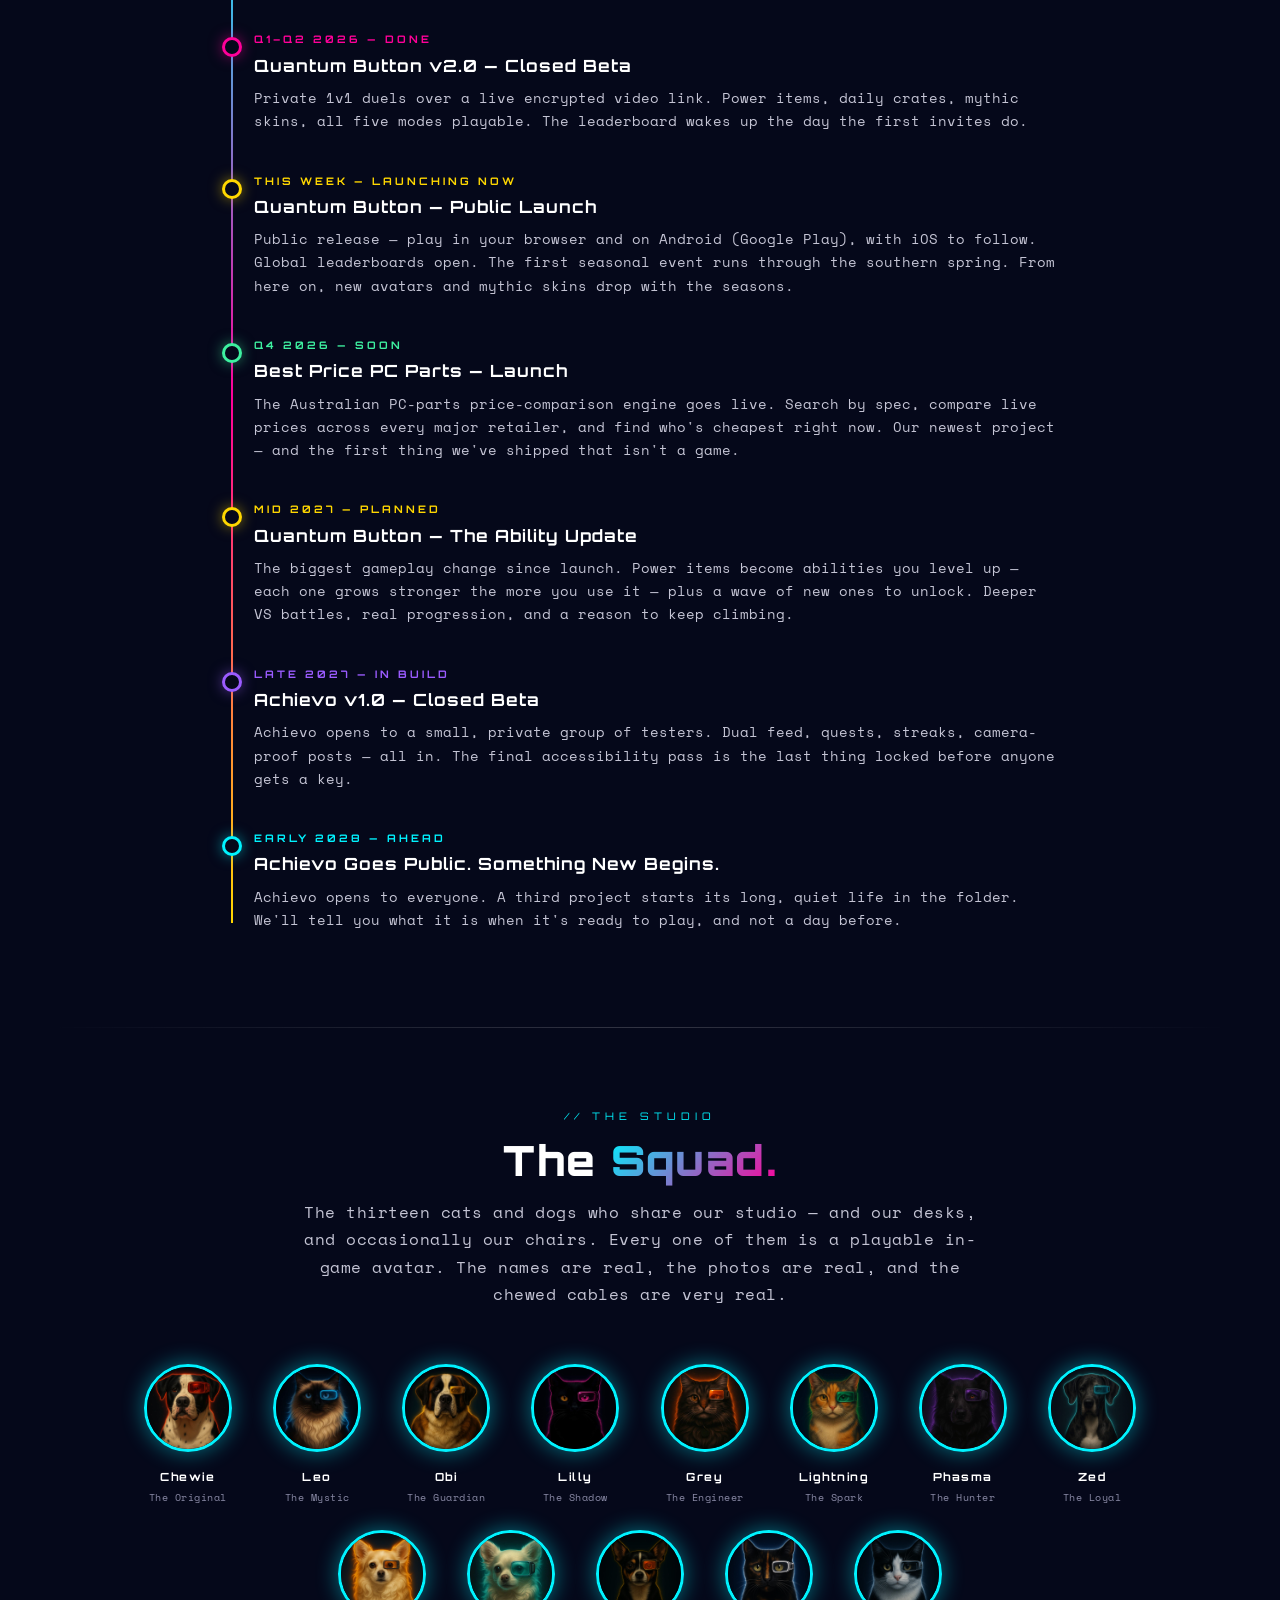
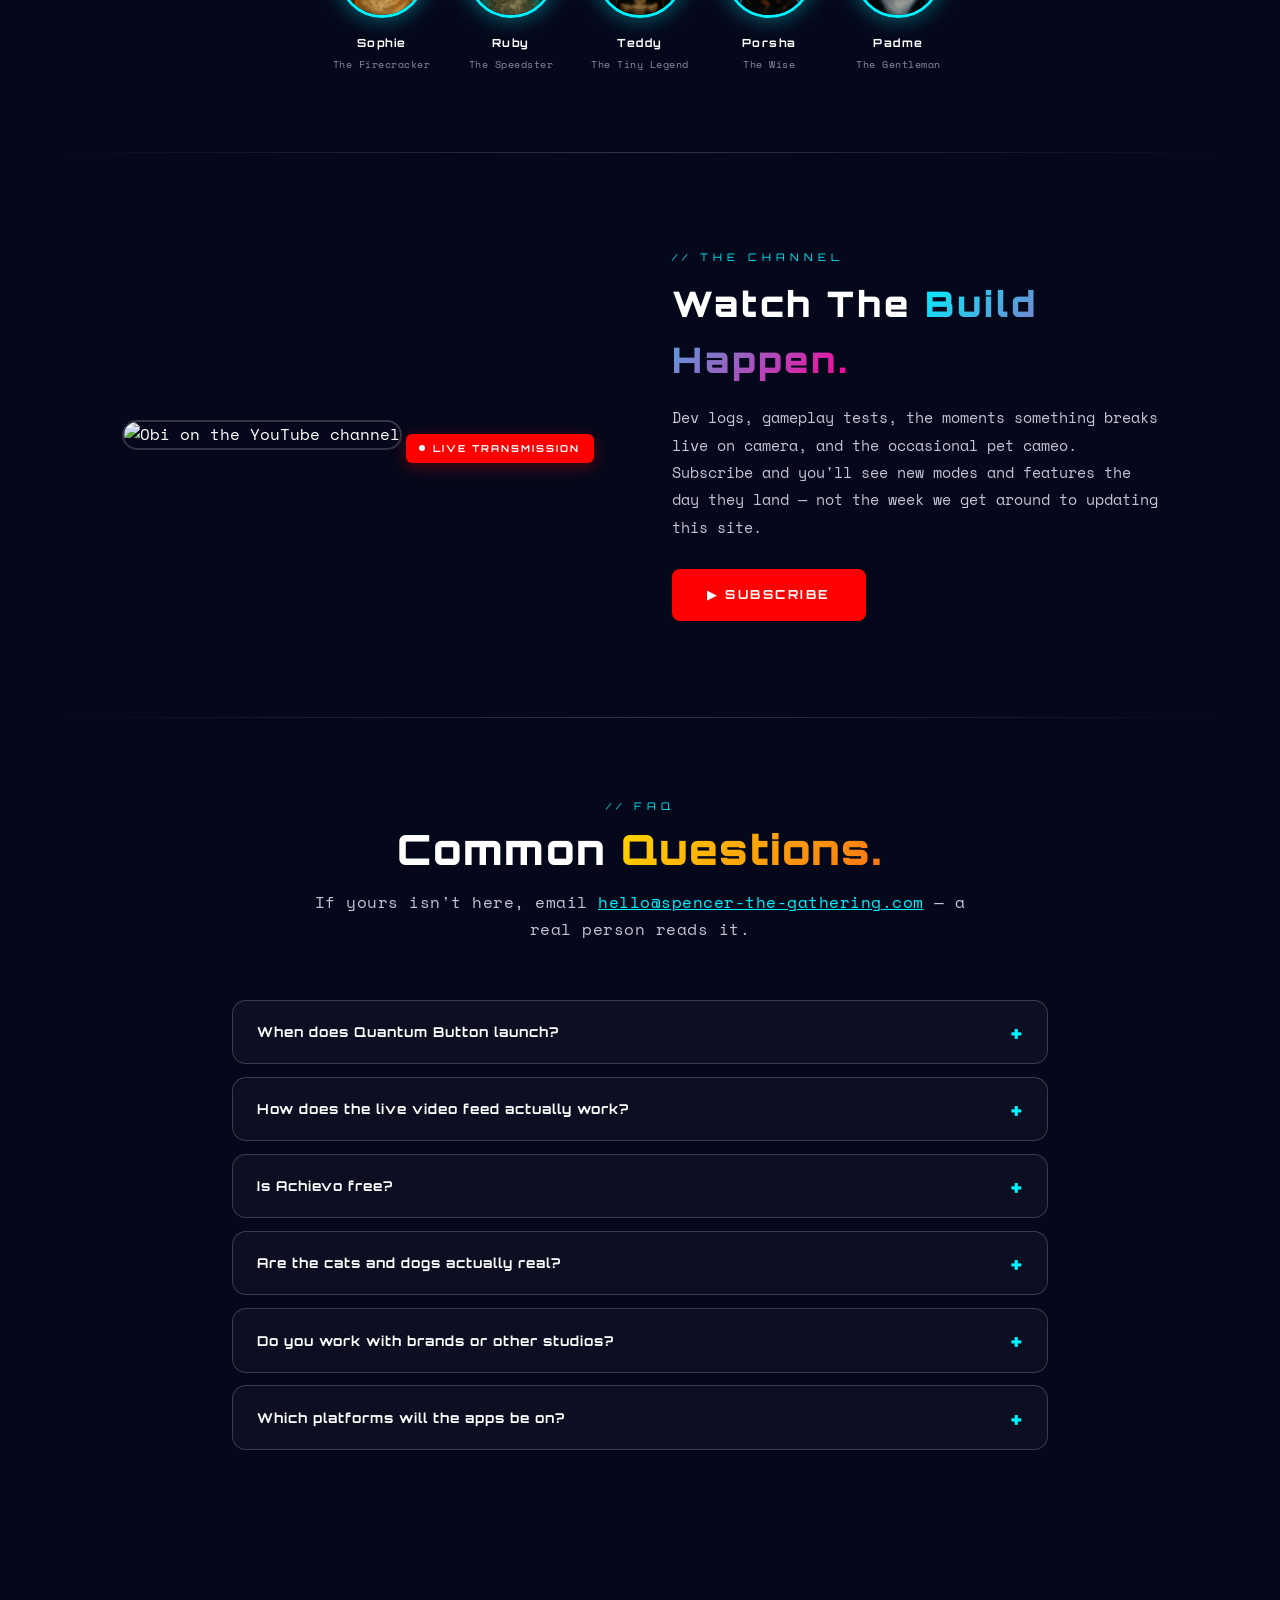
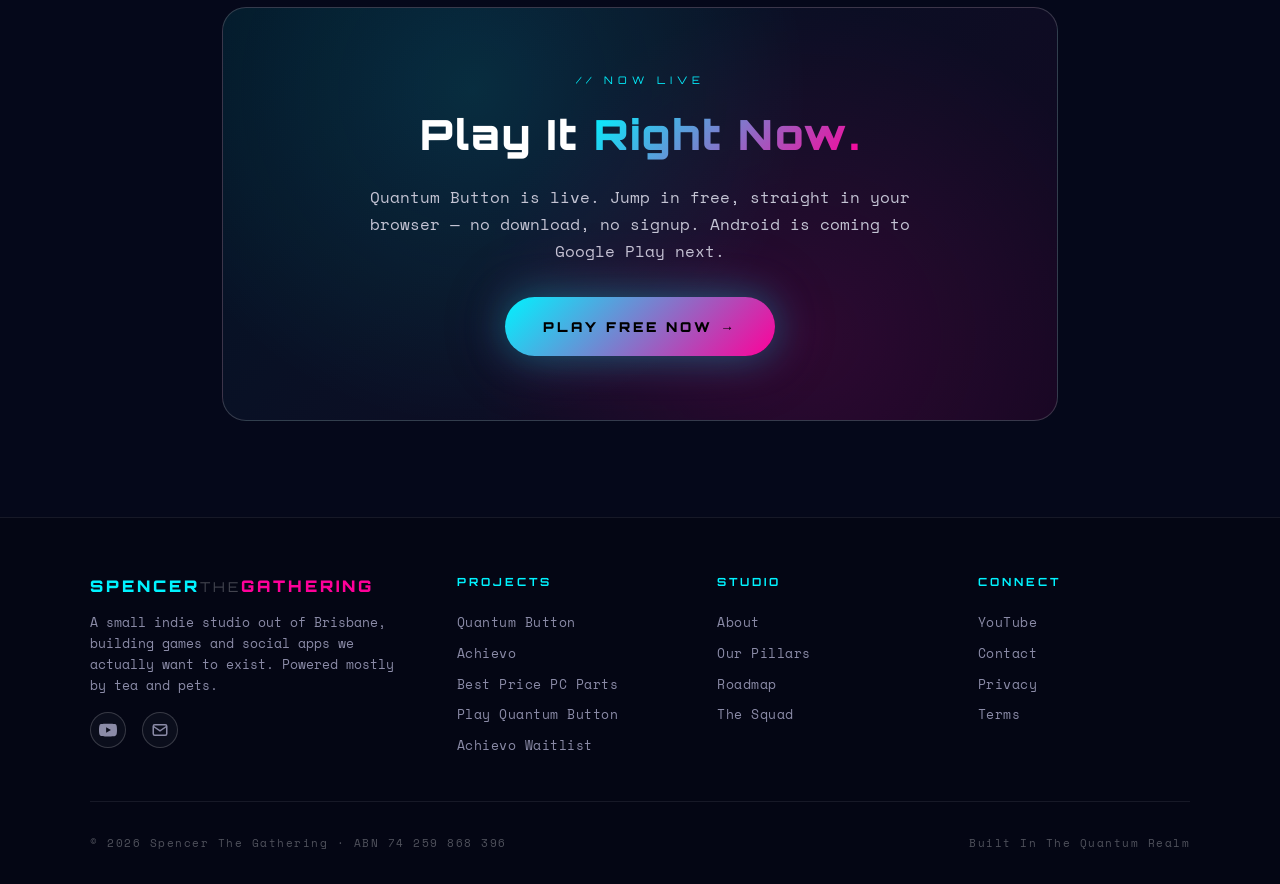
==== commit 7605459a: "Go live: link Quantum Button, drop the launch-email capture Quantum Button is now public, so flip th" ====
--- a/index.html
+++ b/index.html
@@ -4,12 +4,12 @@
     <meta charset="UTF-8">
     <meta name="viewport" content="width=device-width, initial-scale=1.0">
     <meta name="google-adsense-account" content="ca-pub-4011788677979740">
-    <title>Quantum Button — Launching This Week | Spencer The Gathering</title>
+    <title>Quantum Button — Play Free In Your Browser | Spencer The Gathering</title>
     <meta name="description" content="Quantum Button is a one-button duel with a live video link to your opponent — sixty seconds, real faces, no mercy. The flagship from Spencer The Gathering, an indie games studio out of Brisbane. Launching this week — play in your browser and on Android.">
     <meta name="author" content="Spencer The Gathering">
     <meta name="theme-color" content="#05081a">
-    <meta property="og:title" content="Quantum Button — Launching This Week">
-    <meta property="og:description" content="A one-button duel, face to face over live video. Sixty seconds, five modes, no mercy. The flagship from Spencer The Gathering — launching this week.">
+    <meta property="og:title" content="Quantum Button — Now Live, Play Free">
+    <meta property="og:description" content="A one-button duel, face to face over live video. Sixty seconds, five modes, no mercy. The flagship from Spencer The Gathering — out now, play free in your browser.">
     <meta property="og:image" content="https://spencer-the-gathering.com/spencer-logo.png">
     <meta property="og:url" content="https://spencer-the-gathering.com">
     <meta property="og:type" content="website">
@@ -457,7 +457,7 @@
                 <a href="#roadmap">Roadmap</a>
                 <a href="#squad">The Squad</a>
                 <a href="#faq">FAQ</a>
-                <a href="waitlistq.html?from=home" class="nav-cta">Get The Launch Link</a>
+                <a href="https://quantumbutton.spencer-the-gathering.com" class="nav-cta">Play Now</a>
             </div>
             <button class="menu-btn" id="menuBtn" aria-label="Toggle menu" aria-expanded="false">MENU</button>
         </nav>
@@ -467,7 +467,7 @@
     <section class="hero">
         <div class="hero-eyebrow">
             <span class="pulse"></span>
-            QUANTUM BUTTON • LAUNCHING THIS WEEK
+            QUANTUM BUTTON • NOW LIVE
         </div>
 
         <div class="hero-logo-wrap">
@@ -482,17 +482,17 @@
         </h1>
 
         <p class="hero-sub">
-            One button. Sixty seconds. A <strong>live video link straight to your opponent</strong> — you see their face the whole match, they see yours. Power items break the rules mid-round, five wild modes change the pace, and the leaderboard is global. It drops <strong>this week</strong>.<br><br>
+            One button. Sixty seconds. A <strong>live video link straight to your opponent</strong> — you see their face the whole match, they see yours. Power items break the rules mid-round, five wild modes change the pace, and the leaderboard is global. It's <strong>live now — play free in your browser</strong>.<br><br>
             The flagship from Spencer The Gathering — an indie studio out of Brisbane, building in public, thirteen cats and dogs strong.
         </p>
 
         <div class="hero-ctas">
-            <a href="waitlistq.html?from=home" class="btn-primary">GET THE LAUNCH LINK →</a>
+            <a href="https://quantumbutton.spencer-the-gathering.com" class="btn-primary">PLAY FREE NOW →</a>
             <a href="quantum.html" class="btn-secondary">HOW IT PLAYS</a>
         </div>
 
         <div class="hero-badges">
-            <span class="hero-badge"><span class="dot gold"></span>Launching this week</span>
+            <span class="hero-badge"><span class="dot gold"></span>Live now — free to play</span>
             <span class="hero-badge"><span class="dot"></span>1v1 live-video duels</span>
             <span class="hero-badge"><span class="dot pink"></span>Five wild modes</span>
             <span class="hero-badge"><span class="dot"></span>Play in your browser + Android</span>
@@ -545,14 +545,14 @@
 
         <div class="section-eyebrow">// THE FLAGSHIP</div>
         <h2 class="section-title">Meet <span class="gtext">Quantum Button.</span></h2>
-        <p class="section-subtitle">The most addictive sixty seconds on your phone. Here's what lands when it drops this week.</p>
+        <p class="section-subtitle">The most addictive sixty seconds on your phone. Play it free in your browser, right now.</p>
 
         <div class="project-stack">
 
             <!-- QUANTUM -->
             <article class="project-card">
                 <div class="project-info">
-                    <span class="project-status status-beta"><span class="dot"></span>Launching This Week • v2.0</span>
+                    <span class="project-status status-beta"><span class="dot"></span>Live Now • v2.0</span>
                     <h3>QUANTUM BUTTON</h3>
                     <div class="project-tagline">A one-button duel, face to face.</div>
                     <p class="project-desc">
@@ -566,8 +566,8 @@
                         <div class="feature-row"><span class="check">✓</span>Thirteen squad avatars — pick the one that fits your match face</div>
                     </div>
                     <div class="project-actions">
-                        <a href="quantum.html" class="btn-view">How It Plays →</a>
-                        <a href="waitlistq.html?from=home" class="btn-ghost">Get The Launch Link →</a>
+                        <a href="https://quantumbutton.spencer-the-gathering.com" class="btn-view">Play Free Now →</a>
+                        <a href="quantum.html" class="btn-ghost">How It Plays →</a>
                     </div>
                 </div>
                 <div class="project-visual">
@@ -777,11 +777,11 @@
     <!-- ===================== FINAL CTA ===================== -->
     <div class="final-cta">
         <div class="final-cta-inner">
-            <div class="section-eyebrow">// LAUNCHING THIS WEEK</div>
-            <h2>Be There <span class="gtext">Day One.</span></h2>
-            <p>Quantum Button drops this week. Leave your email and we'll send you the link the moment it's live — before it's anywhere else.</p>
+            <div class="section-eyebrow">// NOW LIVE</div>
+            <h2>Play It <span class="gtext">Right Now.</span></h2>
+            <p>Quantum Button is live. Jump in free, straight in your browser — no download, no signup. Android is coming to Google Play next.</p>
             <div class="hero-ctas">
-                <a href="waitlistq.html?from=home" class="btn-primary">GET THE LAUNCH LINK →</a>
+                <a href="https://quantumbutton.spencer-the-gathering.com" class="btn-primary">PLAY FREE NOW →</a>
             </div>
         </div>
     </div>
@@ -808,7 +808,7 @@
                 <a href="quantum.html">Quantum Button</a>
                 <a href="achievo.html">Achievo</a>
                 <a href="pcparts.html">Best Price PC Parts</a>
-                <a href="waitlistq.html?from=home">Quantum Waitlist</a>
+                <a href="https://quantumbutton.spencer-the-gathering.com">Play Quantum Button</a>
                 <a href="waitlist.html?from=home">Achievo Waitlist</a>
             </div>
             <div class="footer-col">
